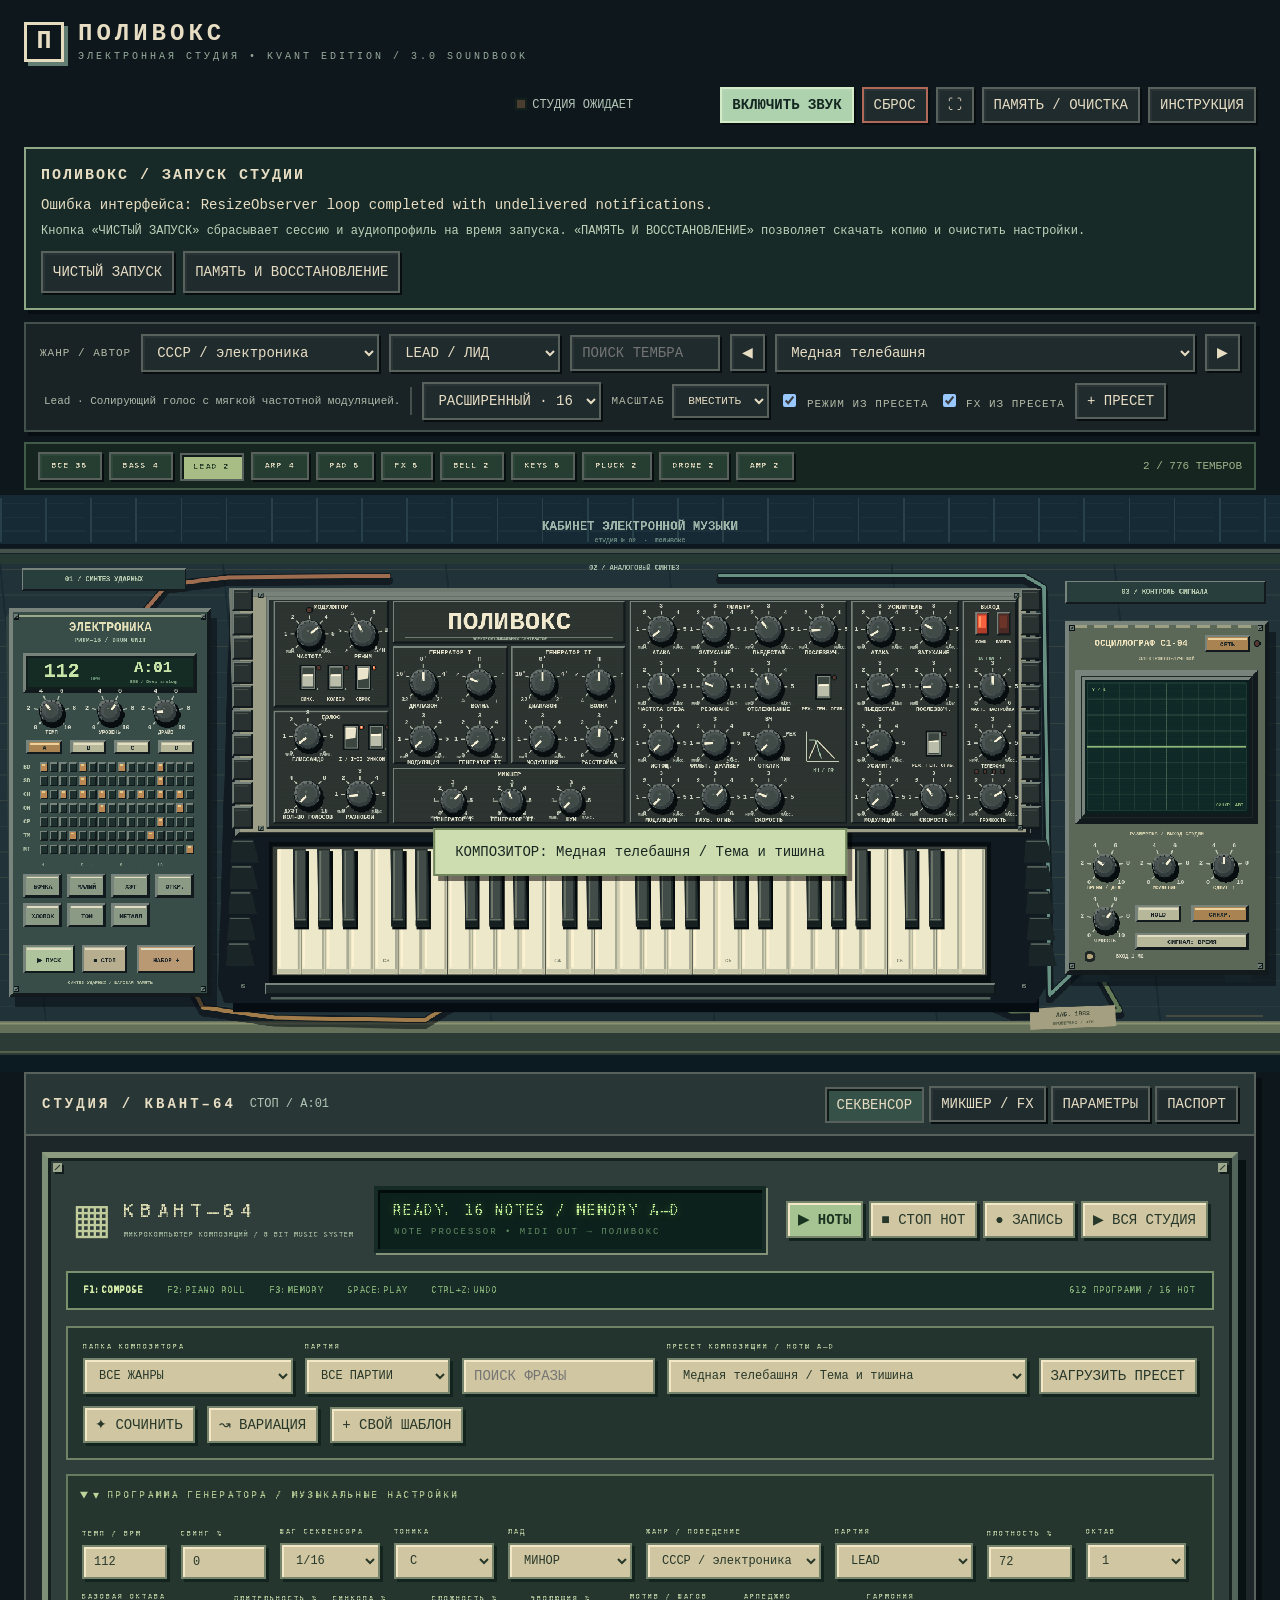
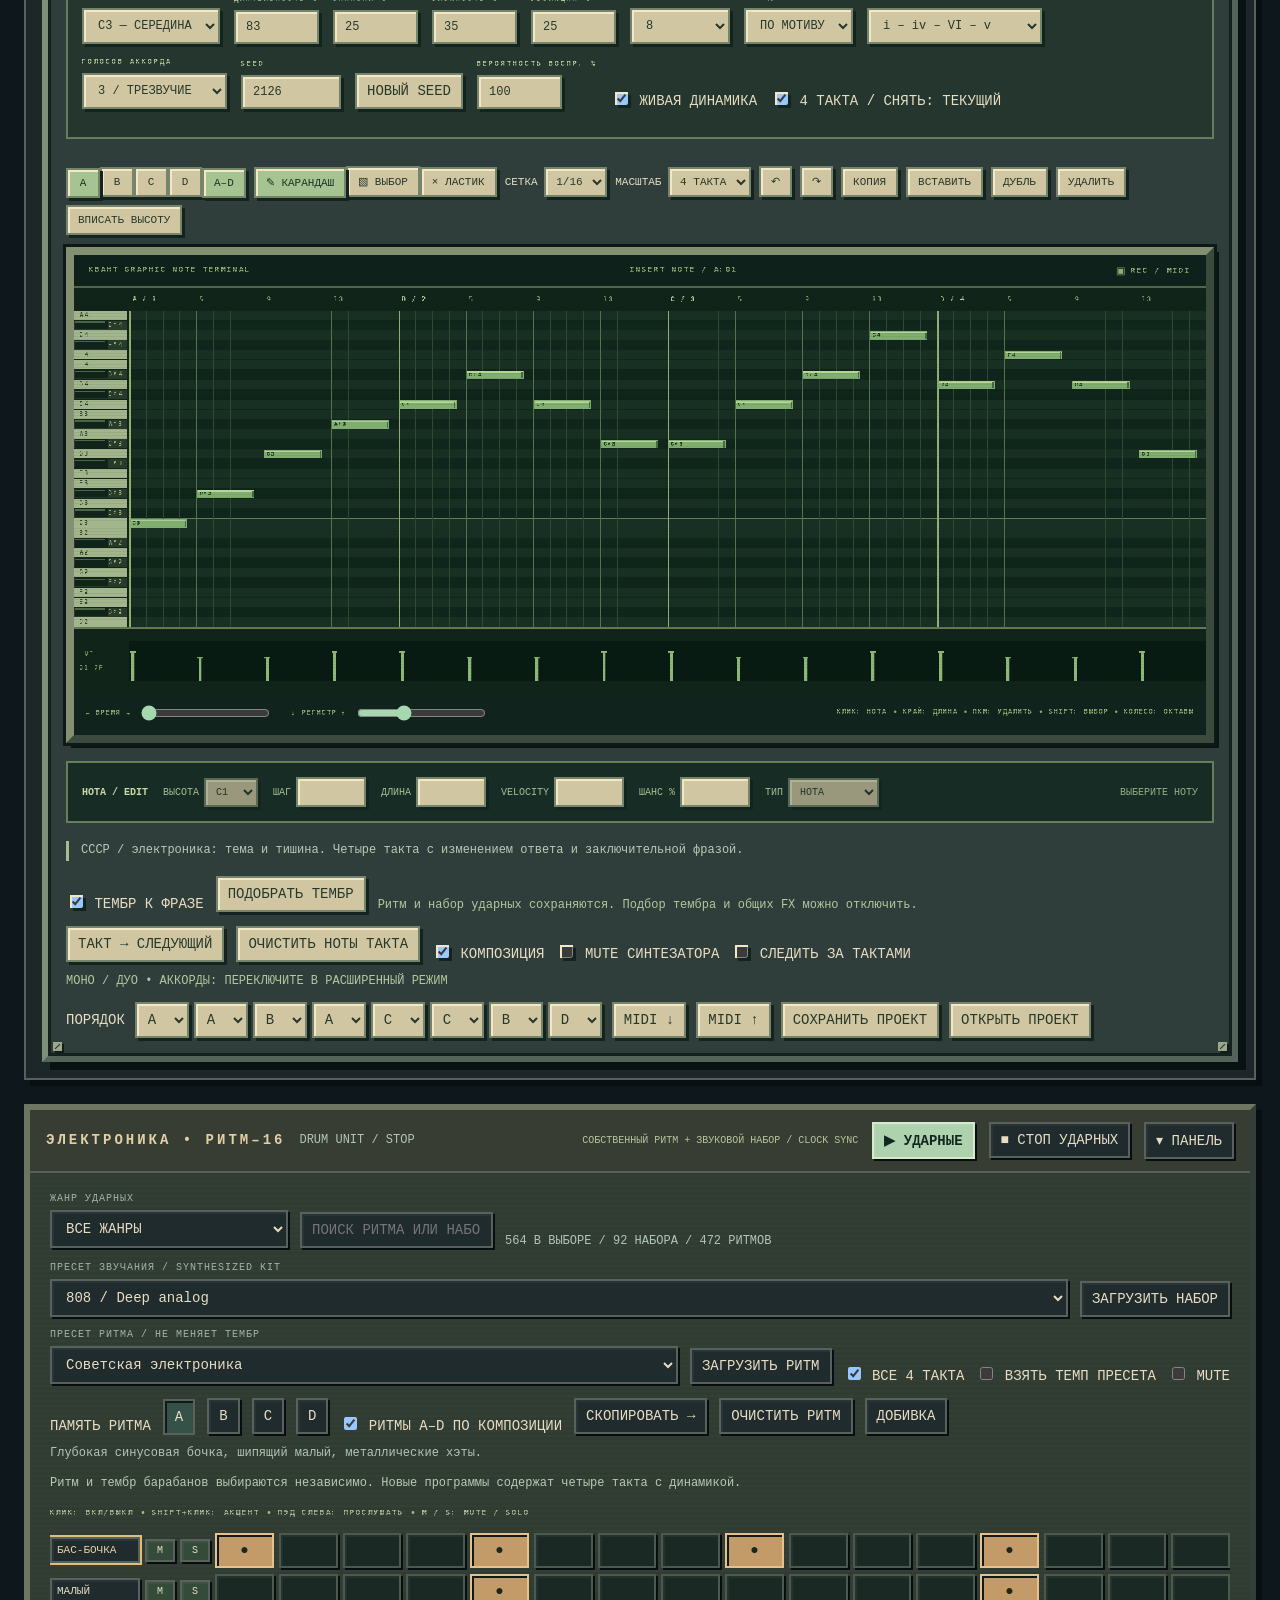
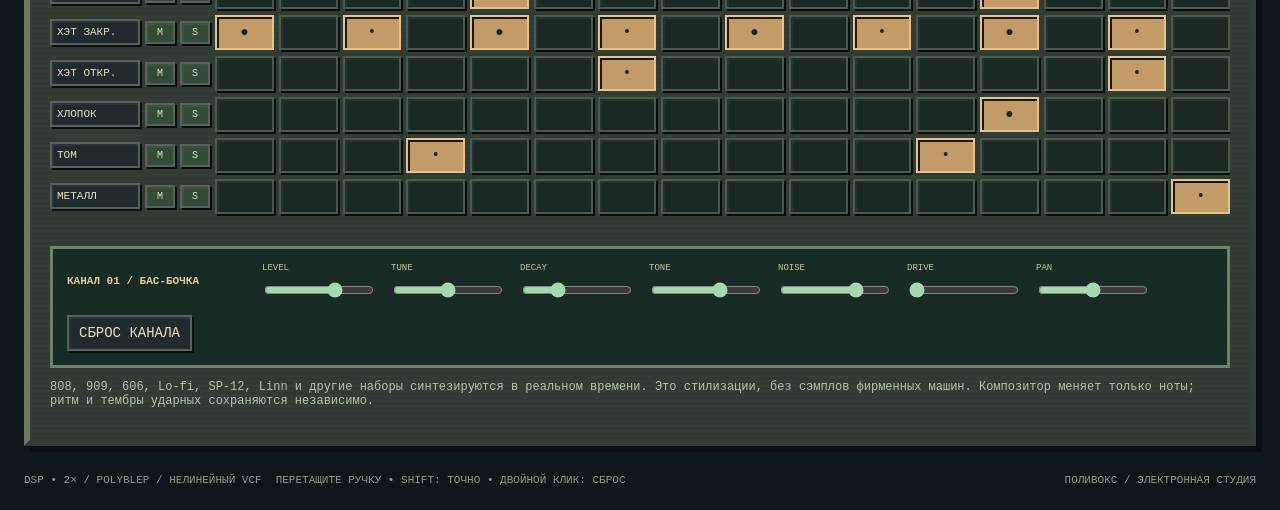
==== index.html @ 78c863d0 "Enhance SEO with Open Graph and Twitter meta tags Added Open Graph and Twitter metadata for better s" ====
<!doctype html>
<html lang="ru"><head><meta charset="utf-8"><meta name="viewport" content="width=device-width,initial-scale=1"><title>ПОЛИВОКС • Электронная студия</title>
<meta name="description" content="Виртуальный аналоговый синтезатор Поливокс с драм-машиной, секвенсором, осциллографом и большой коллекцией пресетов.">

<!-- Превью ссылки в Discord, Telegram и социальных сетях -->
<meta property="og:type" content="website">
<meta property="og:site_name" content="Polivoks Studio">
<meta property="og:locale" content="ru_RU">
<meta property="og:title" content="Polivoks Studio — Analog Synthesizer">
<meta property="og:description" content="Легендарный аналоговый синтезатор Поливокс прямо в браузере. Синтезатор, драм-машина, секвенсор и пресеты.">
<meta property="og:url" content="https://YOUR-USERNAME.github.io/polivoks-studio/">
<meta property="og:image" content="https://YOUR-USERNAME.github.io/polivoks-studio/preview.png">
<meta property="og:image:width" content="1200">
<meta property="og:image:height" content="630">
<meta property="og:image:alt" content="Polivoks Studio — электронная студия и аналоговый синтезатор">

<!-- Крупная карточка для X / Twitter -->
<meta name="twitter:card" content="summary_large_image">
<meta name="twitter:title" content="Polivoks Studio — Analog Synthesizer">
<meta name="twitter:description" content="Play the legendary Polivoks synthesizer online: drum machine, sequencer and presets.">
<meta name="twitter:image" content="https://YOUR-USERNAME.github.io/polivoks-studio/preview.png">

<link rel="stylesheet" href="assets/studio.css?v=3.0.0"><link rel="icon" href="data:,"></head><body class="booting">
<header><div class="brand"><span class="emblem">П</span><div><strong>ПОЛИВОКС</strong><small>ЭЛЕКТРОННАЯ СТУДИЯ • KVANT EDITION / 3.0 SOUNDBOOK</small></div></div><div class="toptools"><span id="status"><i class="led" id="audioLed"></i>СТУДИЯ ОЖИДАЕТ</span><button class="accent" id="power">ВКЛЮЧИТЬ ЗВУК</button><button id="panic" class="red" title="Остановить всё: Escape">СБРОС</button><button id="full" title="Полный экран">⛶</button><button id="storageBtn">ПАМЯТЬ / ОЧИСТКА</button><button id="helpBtn">ИНСТРУКЦИЯ</button></div></header><section id="bootPanel" role="status" style="margin:12px 24px;padding:15px;border:2px solid #8ea885;background:#182a27;color:#e7ddc3;font-family:monospace;line-height:1.6"><h2>ПОЛИВОКС / ЗАПУСК СТУДИИ</h2><p id="bootMessage">Загрузка Soundbook 3.0. Открывайте сайт по HTTPS и нажмите «ВКЛЮЧИТЬ ЗВУК». Для локальной проверки используйте localhost.</p><div id="bootDetail"></div><div id="bootActions"><button id="safeStart">ЧИСТЫЙ ЗАПУСК</button><button id="memoryOpen">ПАМЯТЬ И ВОССТАНОВЛЕНИЕ</button></div><noscript><p>Для студии необходимо включить JavaScript.</p></noscript></section>
<div class="presetbar"><label>ЖАНР / АВТОР</label><select id="category"></select><select id="presetType" aria-label="Тип тембра"></select><input id="presetSearch" type="text" placeholder="ПОИСК ТЕМБРА" aria-label="Поиск пресетов"><button id="prev">◀</button><select id="preset" aria-label="Пресет синтезатора"></select><button id="next">▶</button><span id="patchdesc"></span><div class="sep"></div><select id="engineMode" title="Оригинальный Поливокс или расширения панели"><option value="original">ОРИГИНАЛ · 1/2</option><option value="extended">РАСШИРЕННЫЙ · 16</option></select><label>МАСШТАБ <select id="zoom"><option value="fit">ВМЕСТИТЬ</option><option value="0.7">70%</option><option value="0.85">85%</option><option value="1">100%</option><option value="1.25">125%</option></select></label><label class="preset-follow"><input id="followPresetMode" type="checkbox" checked> РЕЖИМ ИЗ ПРЕСЕТА</label><label class="preset-follow"><input id="followPresetFX" type="checkbox" checked> FX ИЗ ПРЕСЕТА</label><button id="savePatch">+ ПРЕСЕТ</button></div>
<div class="type-submenu"><div id="typeMenu" style="display:contents"></div><span id="presetCount" class="count"></span></div>
<div class="stage-shell" id="stageShell"><div class="stage-wrap" id="stageWrap"><canvas id="stage" width="2240" height="1010" tabindex="0" aria-label="Поливокс, секвенсор и осциллограф. Управление мышью, касанием и клавишами. Доступные ползунки — во вкладке Параметры."></canvas></div></div><div id="valueTip"></div>
<section class="workspace" id="mainWorkspace"><div class="racktitle"><strong>СТУДИЯ / КВАНТ–64</strong><span class="readout" id="position">СТОП / A:01</span><div class="tabs"><button data-tab="sequencer" class="on">СЕКВЕНСОР</button><button data-tab="mixer">МИКШЕР / FX</button><button data-tab="params">ПАРАМЕТРЫ</button><button data-tab="manual">ПАСПОРТ</button></div></div>
<div class="rackbody" id="sequencer">
 <div class="computer-bezel"><span class="rack-screw tl"></span><span class="rack-screw tr"></span><span class="rack-screw bl"></span><span class="rack-screw br"></span>
 <div class="computer-head"><div class="computer-mark"><span>▦</span><div><b>КВАНТ–64</b><small>МИКРОКОМПЬЮТЕР КОМПОЗИЦИЙ / 8 BIT MUSIC SYSTEM</small></div></div><div class="vfd"><span id="compDisplay">READY. MEMORY A–D</span><small>NOTE PROCESSOR • MIDI OUT → ПОЛИВОКС</small></div><div class="transport"><button id="play" class="accent">▶ НОТЫ</button><button id="stop">■ СТОП НОТ</button><button id="liveRec">● ЗАПИСЬ</button><button id="playAll">▶ ВСЯ СТУДИЯ</button></div></div>
 <div class="computer-menu"><b>F1:COMPOSE</b><span>F2:PIANO ROLL</span><span>F3:MEMORY</span><span>SPACE:PLAY</span><span>CTRL+Z:UNDO</span><span id="compCount"></span></div>
 <div class="controls preset-controls"><label class="field"><span>ПАПКА КОМПОЗИТОРА</span><select id="compGenre"></select></label><label class="field"><span>ПАРТИЯ</span><select id="compRoleFilter"></select></label><input id="compSearch" class="book-search" type="text" placeholder="ПОИСК ФРАЗЫ"><label class="field grow"><span>ПРЕСЕТ КОМПОЗИЦИИ / НОТЫ A–D</span><select id="compPreset"></select></label><button id="loadComp">ЗАГРУЗИТЬ ПРЕСЕТ</button><button id="generate">✦ СОЧИНИТЬ</button><button id="mutate">↝ ВАРИАЦИЯ</button><button id="saveCompPreset">+ СВОЙ ШАБЛОН</button></div>
 <details class="program-settings" open><summary>▾ ПРОГРАММА ГЕНЕРАТОРА / МУЗЫКАЛЬНЫЕ НАСТРОЙКИ</summary><div class="controls settings-grid">
 <label class="field"><span>ТЕМП / BPM</span><input id="bpm" type="number" min="35" max="250" value="112"></label><label class="field"><span>СВИНГ %</span><input id="swing" type="number" min="0" max="65" value="8"></label><label class="field"><span>ШАГ СЕКВЕНСОРА</span><select id="division"><option value="4">1/16</option><option value="2">1/8</option><option value="8">1/32</option><option value="3">1/8T</option></select></label>
 <label class="field"><span>ТОНИКА</span><select id="root"></select></label><label class="field"><span>ЛАД</span><select id="scale"><option value="minor">МИНОР</option><option value="major">МАЖОР</option><option value="phrygian">ФРИГИЙСКИЙ</option><option value="dorian">ДОРИЙСКИЙ</option><option value="harmonic">ГАРМ. МИНОР</option><option value="pentatonic">ПЕНТАТОНИКА</option><option value="chromatic">ХРОМАТИКА</option><option value="lydian">ЛИДИЙСКИЙ</option><option value="blues">БЛЮЗ</option><option value="whole">ЦЕЛОТОННЫЙ</option></select></label>
 <label class="field"><span>ЖАНР / ПОВЕДЕНИЕ</span><select id="genStyle"></select></label><label class="field"><span>ПАРТИЯ</span><select id="compRole"><option value="bass">BASS</option><option value="lead" selected>LEAD</option><option value="arp">ARP</option><option value="pad">PAD / АККОРДЫ</option><option value="bell">BELL / PLUCK</option><option value="drone">DRONE</option></select></label>
 <label class="field"><span>ПЛОТНОСТЬ %</span><input id="density" type="number" min="5" max="100" value="75"></label><label class="field"><span>ОКТАВ</span><select id="octaves"><option>1</option><option selected>2</option><option>3</option></select></label><label class="field"><span>БАЗОВАЯ ОКТАВА</span><select id="baseOct"><option value="2">C2 — НИЗ</option><option value="3" selected>C3 — СЕРЕДИНА</option><option value="4">C4 — ВЕРХ</option></select></label>
 <label class="field"><span>ДЛИТЕЛЬНОСТЬ %</span><input id="compGate" type="number" min="10" max="190" value="72"></label><label class="field"><span>СИНКОПА %</span><input id="syncopation" type="number" min="0" max="100" value="25"></label><label class="field"><span>СЛОЖНОСТЬ %</span><input id="complexity" type="number" min="0" max="100" value="45"></label><label class="field"><span>ЭВОЛЮЦИЯ %</span><input id="evolution" type="number" min="0" max="100" value="25"></label>
 <label class="field"><span>МОТИВ / ШАГОВ</span><select id="motifLen"><option>4</option><option selected>8</option><option>16</option></select></label><label class="field"><span>АРПЕДЖИО</span><select id="arpMode"><option value="up">ВВЕРХ</option><option value="down">ВНИЗ</option><option value="pendulum">МАЯТНИК</option><option value="random">СЛУЧАЙНО</option><option value="ordered">ПО МОТИВУ</option></select></label>
 <label class="field"><span>ГАРМОНИЯ</span><select id="progression"><option value="0,5,3,4">i – VI – iv – v</option><option value="0,3,5,4">i – iv – VI – v</option><option value="0,6,5,6">i – VII – VI – VII</option><option value="0,0,3,4">i – i – iv – v</option><option value="0,1,0,3">i – II – i – iv</option><option value="0,4,5,3">I – V – vi – IV</option><option value="0,0,0,0">ПЕДАЛЬ / ОДИН АККОРД</option></select></label>
 <label class="field"><span>ГОЛОСОВ АККОРДА</span><select id="voicing"><option value="1">1 / МОНО</option><option value="2">2 / ДУЭТ</option><option value="3" selected>3 / ТРЕЗВУЧИЕ</option><option value="4">4 / СЕПТАККОРД</option></select></label><label class="field"><span>SEED</span><input id="compSeed" type="number" min="1" max="999999" value="1982" style="width:100px"></label><button id="newSeed">НОВЫЙ SEED</button>
 <label class="field"><span>ВЕРОЯТНОСТЬ ВОСПР. %</span><input id="probability" type="number" min="0" max="100" value="100"></label><label><input id="human" type="checkbox" checked> ЖИВАЯ ДИНАМИКА</label><label><input id="generateAll" type="checkbox" checked> 4 ТАКТА / СНЯТЬ: ТЕКУЩИЙ</label>
 </div></details>
 <div class="roll-toolbar"><div><button class="bank on" data-bank="0">A</button><button class="bank" data-bank="1">B</button><button class="bank" data-bank="2">C</button><button class="bank" data-bank="3">D</button><button id="rollAll" class="on">A–D</button></div><div><button id="toolDraw" class="on" title="Рисовать ноты">✎ КАРАНДАШ</button><button id="toolSelect" title="Выделять ноты">▧ ВЫБОР</button><button id="toolErase">× ЛАСТИК</button></div><label>СЕТКА <select id="rollSnap"><option value="1">1/16</option><option value=".5">1/32</option><option value=".25">1/64</option><option value="2">1/8</option><option value="4">1/4</option></select></label><label>МАСШТАБ <select id="rollSpan"><option value="64">4 ТАКТА</option><option value="32">2 ТАКТА</option><option value="16">1 ТАКТ</option><option value="8">½ ТАКТА</option></select></label><button id="undoRoll">↶</button><button id="redoRoll">↷</button><button id="copyNotes">КОПИЯ</button><button id="pasteNotes">ВСТАВИТЬ</button><button id="duplicateNotes">ДУБЛЬ</button><button id="deleteNotes">УДАЛИТЬ</button><button id="fitNotes">ВПИСАТЬ ВЫСОТУ</button></div>
 <div class="crt-frame"><div class="crt-caption"><span>КВАНТ GRAPHIC NOTE TERMINAL</span><span id="rollReadout">INSERT NOTE / A:01</span><span>▣ REC / MIDI</span></div><div class="roll-screen" id="rollScreen"><canvas id="pianoRoll" width="1600" height="570" tabindex="0" aria-label="Редактор нот piano roll: клик — добавить, перетащить — двигать, правый край — длина, правая кнопка — удалить"></canvas><div id="rollHead"></div></div><div class="crt-nav"><label>← ВРЕМЯ → <input type="range" id="rollScroll" min="0" max="0" step="1" value="0"></label><label>↓ РЕГИСТР ↑ <input type="range" id="pitchScroll" min="55" max="96" step="1" value="72"></label><span>КЛИК: НОТА • КРАЙ: ДЛИНА • ПКМ: УДАЛИТЬ • SHIFT: ВЫБОР • КОЛЕСО: ОКТАВЫ</span></div></div>
 <div class="note-inspector"><b>НОТА / EDIT</b><label>ВЫСОТА <select id="editPitch"></select></label><label>ШАГ <input id="editStart" type="number" min="0" max="63.75" step=".25"></label><label>ДЛИНА <input id="editDuration" type="number" min=".125" max="64" step=".25"></label><label>VELOCITY <input id="editVelocity" type="number" min="1" max="100"></label><label>ШАНС % <input id="editChance" type="number" min="0" max="100"></label><label>ТИП <select id="editMode"><option value="0">НОТА</option><option value="1">АКЦЕНТ</option><option value="2">СЛАЙД</option><option value="3">2 ПОВТОРА</option><option value="4">3 ПОВТОРА</option></select></label><span id="selectionInfo">ВЫБЕРИТЕ НОТУ</span></div>
 <p id="composerHint" class="book-hint"></p><div class="controls"><label><input id="linkComposerSound" type="checkbox" checked> ТЕМБР К ФРАЗЕ</label><button id="soundForPhrase">ПОДОБРАТЬ ТЕМБР</button><span class="readout">Ритм и набор ударных сохраняются. Подбор тембра и общих FX можно отключить.</span></div><div class="controls"><button id="copyBank">ТАКТ → СЛЕДУЮЩИЙ</button><button id="clearBank">ОЧИСТИТЬ НОТЫ ТАКТА</button><label><input id="songMode" type="checkbox" checked> КОМПОЗИЦИЯ</label><label><input id="synthMute" type="checkbox"> MUTE СИНТЕЗАТОРА</label><label><input id="follow" type="checkbox"> СЛЕДИТЬ ЗА ТАКТАМИ</label><span id="polyHint" class="readout">МОНО / ДУО • АККОРДЫ: ПЕРЕКЛЮЧИТЕ В РАСШИРЕННЫЙ РЕЖИМ</span></div>
 <div class="editorfooter"><span>ПОРЯДОК</span><div class="arrange" id="arrange"></div><button id="midiOut">MIDI ↓</button><button id="midiIn">MIDI ↑</button><button id="projectSave">СОХРАНИТЬ ПРОЕКТ</button><button id="projectLoad">ОТКРЫТЬ ПРОЕКТ</button></div>
 </div>
</div>

<div class="rackbody hidden" id="mixer"><div class="controls"><label class="field"><span>УДАРНЫЕ / LEVEL</span><input type="range" id="drumVolume" min="0" max="1" step=".01" value=".65"></label><label class="field"><span>ПЕРЕГРУЗ УДАРНЫХ</span><input type="range" id="drumDrive" min="0" max="1" step=".01" value=".15"></label><label class="field"><span>DELAY / MIX</span><input type="range" id="delay" min="0" max=".7" step=".01" value=".12"></label><label class="field"><span>DELAY / FEEDBACK</span><input type="range" id="feedback" min="0" max=".85" step=".01" value=".28"></label><label class="field"><span>DELAY / ДОЛЯ</span><select id="delayTime"><option value=".75">3/16</option><option value=".5">1/8</option><option value="1">1/4</option><option value="1.5">3/8</option></select></label><label class="field"><span>РЕВЕРБЕРАЦИЯ</span><input type="range" id="reverb" min="0" max=".65" step=".01" value=".12"></label><label class="field"><span>ОБЩИЙ УРОВЕНЬ</span><input type="range" id="master" min="0" max="1" step=".01" value=".6"></label><button id="rec" class="red">● ЗАПИСАТЬ WAV</button><span class="readout" id="recTime">00:00</span></div><div class="controls"><button id="midiConnect">ПОДКЛЮЧИТЬ MIDI</button><span id="midiStatus" class="readout">USB MIDI / CC 1, 7, 74, 71 · pitch bend ±2</span><button id="external">ВНЕШНИЙ АУДИОВХОД</button><label class="field"><span>ВНЕШНИЙ ВХОД В ФИЛЬТР</span><input type="range" id="externalLevel" min="0" max="1" step=".01" value="0"></label><label><input type="checkbox" id="phones"> МОНИТОР: ТЕЛЕФОНЫ</label></div><div class="audio-options"><label class="field"><span>АУДИО / БУФЕР</span><select id="audioProfile"><option value="auto">АВТО / ТЕСТ DSP</option><option value="direct">LIVE / БЕЗ PCM-ОЧЕРЕДИ</option><option value="live">PCM 43 мс / ИГРА</option><option value="buffered">PCM 128 мс / БЫСТРЕЕ</option><option value="safe">PCM 341 мс / СТАБИЛЬНЕЕ</option></select></label><span class="status-meter"><i id="peakMeter"></i></span><span id="audioDiagnostic" class="readout">48 кГц · сглаживание · DC-фильтр · оптимизированный DSP</span></div><div class="audio-options"><button id="nativeTone">▶ ЧИСТЫЙ ТОН / ТЕСТ</button><button id="resetAudioMeters">СБРОС СЧЁТЧИКОВ</button><label><input id="audioGraphics" type="checkbox" checked> ПОЛНАЯ ГРАФИКА / СНЯТЬ: МИНИМУМ</label><button id="audioReport">СКАЧАТЬ ДИАГНОСТИКУ</button></div><p id="diagnosticReadout" class="readout">PCM-буфер ещё не запущен.</p><p class="readout">В буферном режиме тяжёлый синтез идёт в отдельном Worker; аудиопоток только выдаёт готовый PCM. «Провалы» — реальные случаи отсутствия готовых отсчётов в этой очереди, не счётчик USB или драйвера. PCM-профили добавляют 43, 128 или 341 мс. LIVE не добавляет отдельную PCM-очередь, но задержка браузера и устройства остаётся. АВТО выбирает профиль по стартовому тесту, а не гарантирует отсутствие провалов. «Чистый тон» создаётся встроенным OscillatorNode и обходит DSP. Если он тоже трещит, проверять нужно браузерный аудиовывод / систему. Если чистый тон чистый, а музыка нет — проверяйте счётчик провалов и нагрузку DSP. Снятие «Полная графика» снижает частоту отрисовки до 2 кадров/с. Диагностика не устанавливает причину на конкретном оборудовании автоматически.</p><p class="readout">Эффекты и ритм-секция — внешние приборы. Для сухого звука поставьте DELAY и РЕВЕРБЕРАЦИЮ в ноль. Вход подаётся перед фильтром; для обработки включите «ПАМЯТЬ / GATE» в усилителе. При запросе входа браузер может потребовать HTTPS или localhost.</p></div>
<div class="rackbody hidden" id="params"><p class="readout">Все параметры панели доступны здесь с клавиатуры. На приборе: тянуть ручку вверх/вниз, колесо мыши, Shift — точно, двойной клик — начальное значение. Щелчки селекторов точно совмещены с нанесённой шкалой.</p><div class="extra-rack"><h3>СИНТЕЗ+ / ХАРАКТЕР ТЕМБРА</h3><p id="extraState" class="readout"></p><div id="extraParams"></div><p class="readout">Дополнительные параметры расширенного тракта: частотное отношение генератора II, фазовая и кольцевая модуляция, PWM, хорус и кассетная окраска. Они сохраняются в тембре. Обработка зерном и хорусом затрагивает только синтезатор.</p></div><div id="paramAccess"></div></div>
<div class="rackbody hidden" id="manual"><div class="help"><h3>ПОЛИВОКС / SOUNDBOOK 3.0</h3>
<p>34 жанра; 680 новых тембров и 96 тембров классической коллекции. В каждом новом банке — Bass, Lead, ARP, Pad, FX, Bell, Keys, Pluck, Drone, AMP. Новые тембры спроектированы через разные формы волн, огибающие, спектр, модуляции и характер обработки. Именные банки — авторские стилизации; это не официальные патчи исполнителей и не звуки, извлечённые из альбомов.</p>
<h3>ВЫБОР ТЕМБРА</h3><p>Выберите жанр и тип либо используйте поиск. «РЕЖИМ ИЗ ПРЕСЕТА» включает необходимую архитектуру; новые тембры используют расширенный тракт. Без этой галочки выбранный режим сохраняется, и часть расширений может быть выключена. «FX ИЗ ПРЕСЕТА» загружает общие эхо и реверберацию студии — эти общие эффекты слышны и на ударных. Хорус, кассетное плавание и зерно из «СИНТЕЗ+» действуют только на синтезатор.</p>
<h3>СИНТЕЗ+ / ДОПОЛНИТЕЛЬНЫЙ ТРАКТ</h3><p>Во вкладке «ПАРАМЕТРЫ» находятся отношение частот генератора II, фазовая и кольцевая модуляция, PWM, стереохорус, кассетное плавание и цифровая зернистость. Значения сохраняются в тембре и проекте. Отношения: 1×, ¼×, ½×, 1½×, 2×, 3×, 4×, 5×, 7×, 11×, 16×. Фазовая модуляция зависит от фильтровой огибающей: звонкая атака постепенно уступает основному тону. PWM меняет ширину импульса генератора I; для треугольника и пилы он не действует. В исходном режиме эти расширения отключены.</p>
<h3>КОМПОЗИТОР / PIANO ROLL</h3><p>612 программ: по 18 на каждый жанр. Шесть партий — Bass, Lead, ARP, Pad, Bell, Drone — по три формы. В программе уже записаны четыре такта с паузами, акцентами, ответами или голосоведением. Для lo-fi, house и jazz предусмотрены септимовые/ноновые краски и свои ритмы аккордов; для индустриальных риффов — педали и жёсткая артикуляция; для медленных атмосфер — длинные ноты и редкие события.</p><p>Загрузка фразы меняет ноты A–D, сохраняя барабаны. Галочка «ТЕМБР К ФРАЗЕ» подбирает соответствующий патч; отключите её, чтобы оставить свой звук. «СОЧИНИТЬ» создаёт новую фразу по выбранному жанру и настройкам: лад, тоника, мотив, плотность, синкопа, длительность, регистр, гармония, сложность, эволюция и seed. «ВАРИАЦИЯ» меняет выбранную музыку. Все ноты после этого остаются редактируемыми.</p><p>Клик по piano roll — добавить ноту; перетаскивание — изменить время/высоту; правый край — длину; правая кнопка — удалить; Shift — множественный выбор; колесо — регистр. Есть копирование, вставка, дублирование, undo/redo и точный инспектор. Режимы ноты: обычная, акцент, слайд, два/три повтора. «НОТЫ» записывает игру на клавиатуре в редактор. A–D — четыре такта; «КОМПОЗИЦИЯ» проигрывает заданную цепочку, без неё повторяется выбранный такт.</p>
<h3>ДРАМ-МАШИНА / НЕЗАВИСИМАЯ БИБЛИОТЕКА</h3><p>92 звуковых набора: 68 новых и 24 классических. 472 ритма: 408 новых четырёхтактных программ и 64 классических. Для каждого нового жанра — два контрастных набора и 12 форм ритма. Наборы отличаются синтезом мембраны, деревянного корпуса, металлических мод, шумовой атаки, фильтрацией, разрядностью и частотой. 808/909/Linn — синтезированные стилизации, без сэмплов оригинальных машин.</p><p>Выбор набора меняет тембры, сохраняя ноты и ритм. Выбор ритма меняет только рисунок ударных. «ВСЕ 4 ТАКТА» загружает A–D, иначе меняется выбранный такт. Новые программы содержат громкие и тихие удары, контрходы, паузы и переходы. Темп и swing загружаются только при галочке «ВЗЯТЬ ТЕМП ПРЕСЕТА». Темп студии общий; транспорты синтезатора и драм-машины включаются отдельно.</p><p>Клик в матрице — включить/выключить; Shift — акцент. Для каждого из семи каналов доступны уровень, строй, затухание, тон, шум, перегруз, панорама, Mute и Solo. Название канала и пэды на корпусе позволяют прослушать удар.</p>
<h3>АУДИО / ПРОФИЛИ</h3><p>Собственный DSP работает в AudioWorklet или Worker: генераторы polyBLEP, нелинейный фильтр на двойной частоте, сглаживание параметров и DC-фильтр. Гладкие функции вычисляются по интерполированным таблицам. Перед звуком выполняется прогрев. Сторонняя библиотека не подключена: смена библиотеки сама по себе не гарантирует ускорения или точности аналоговой модели.</p><p>LIVE считает звук без отдельной PCM-очереди. Профили PCM 43 / 128 / 341 мс создают соответствующий запас готовых отсчётов и добавляют такую же задержку. АВТО запускает короткий тест 16 голосов и выбирает профиль по его результату. Это синтетический ориентир, а не гарантия устойчивости на любом ПК. Задержка браузера, системы и устройства вывода остаётся во всех режимах.</p><p>Во вкладке микшера видны нагрузка Worker, готовая очередь и её провалы. В LIVE пропуски устройства не измеряются. «ЧИСТЫЙ ТОН» обходит DSP синтезатора и барабанов. Если тон чистый, а музыка заикается, смотрите нагрузку и очередь; если заикается и тон, проверяйте системный аудиовывод. JSON-диагностика содержит профиль, стартовый тест и показатели движка. Студия не устанавливает диагноз FiiO, Steinberg или их драйверам.</p>
<h3>ИНСТРУМЕНТ И УПРАВЛЕНИЕ</h3><p>Инструмент, ручки, клавиши, тумблеры, корпус и шкалы нарисованы кодом. Метки ручек и области управления рассчитываются из тех же координат. Ручка — тянуть вверх/вниз, колесо; Shift — точно; двойной клик — заводское значение. Панель и клавиши реагируют на мышь и касание. Все параметры панели продублированы доступными регуляторами.</p><p>«ОРИГИНАЛ»: два генератора, шум, общий микшер, двухполюсный НЧ/ПФ фильтр, отдельные ADSR фильтра и усилителя с циклическими AD, модулятор и глиссандо генератора I. «I / I+II» — моно/дуофония: нижняя нота у первого, верхняя у второго генератора; фильтр и усилитель общие. «ПАМЯТЬ» удерживает gate для дронов и внешнего входа.</p><p>«РАСШИРЕННЫЙ»: до 16 голосов, унисон, разброс, дополнительные отклики, tracking, velocity, синхронизация LFO, фазовый сброс, Starve, Drive и блок «СИНТЕЗ+». В исходном режиме дополнительные элементы отмечены «+». Модель приблизительно передаёт характер Поливокса; это не измеренная или сертифицированная копия схемы конкретного экземпляра.</p><p>Клавиши компьютера: A W S E D F T G Y H U J K — хроматический ряд; Z/X — октавы; Space — транспорт; Escape — остановить всё. F1 — сочинить, F2 — редактор нот, F3 — следующий такт. Русская раскладка работает по физическим кодам.</p>
<h3>ОСЦИЛЛОГРАФ С1-94</h3><p>Прибор справа показывает реальный выход. «ВРЕМЯ» — длина окна; «УСИЛЕНИЕ» — чувствительность; «СДВИГ» — вертикальная позиция; «ЯРКОСТЬ» — послесвечение; «СИНХР.» — стабилизация по фронту; «СИГНАЛ» — осциллограмма/FFT. Есть питание и удержание. «ПОЛНАЯ ГРАФИКА» в микшере уменьшает частоту рисования при отключении, не упрощая расчёт звука.</p>
<h3>ФАЙЛЫ, MIDI, WAV И ПАМЯТЬ</h3><p>JSON-проект сохраняет тембр, расширения, FX, все ноты, ритмы, порядок и параметры студии. Новая версия использует устойчивые ID библиотек и читает прежние проекты v1/v2. MIDI экспортируется как SMF type 1 с отдельной партией синтезатора и каналом 10 ударных. Импортируются первые четыре такта с аккордами и длинами; SysEx и автоматизация не импортируются. WAV — фактический стереовыход, PCM 16 бит, до пяти минут. В буферном режиме запись включает реальные провалы очереди; чистый тестовый тон в запись не включается.</p><p>Web MIDI и внешний аудиовход зависят от браузера и разрешений. Для внешнего сигнала поднимите его уровень и включите «ПАМЯТЬ». Запрос микрофона появляется только по вашей кнопке. Данные сохраняются в текущем браузере; для надёжного переноса используйте проекты JSON. «ПАМЯТЬ / ОЧИСТКА» позволяет скачать/восстановить копию и удалить старые настройки Поливокса, сохраняя личные тембры и шаблоны по умолчанию. Другие приложения не очищаются.</p>
<h3>ЗАПУСК НА GITHUB PAGES</h3><p>Файл index.html и папки assets, js, audio должны лежать в корне публикуемой папки. Загрузите содержимое архива в репозиторий, включите Pages для main / (root), откройте полученный HTTPS-адрес и нажмите «ВКЛЮЧИТЬ ЗВУК». Серверная часть и установка пакетов не нужны. Относительные пути поддерживают адрес с именем репозитория. Прямое открытие через file:// не поддерживает надёжную загрузку аудиомодулей.</p>
<h3>ТЕХНИЧЕСКИЕ ИСТОЧНИКИ</h3><p><a href="https://ime-assets.s3.amazonaws.com/uploads/manual/manual/10/polivoksVCFmk2quickstart.pdf" target="_blank" rel="noopener">Polivoks VCF / Vladimir Kuzmin &amp; IME</a> · <a href="https://developer.chrome.com/blog/audio-worklet-design-pattern" target="_blank" rel="noopener">AudioWorklet: архитектура и бюджет времени</a> · <a href="https://faustdoc.grame.fr/manual/deploying/" target="_blank" rel="noopener">Faust / WebAssembly</a> · <a href="https://docs.github.com/en/pages/getting-started-with-github-pages/creating-a-github-pages-site" target="_blank" rel="noopener">GitHub Pages</a></p></div></div></section>
<section class="workspace drum-workspace" id="drumWorkspace"><div class="racktitle"><strong>ЭЛЕКТРОНИКА • РИТМ–16</strong><span class="readout" id="drumPosition">DRUM UNIT / STOP</span><span class="drum-independent">СОБСТВЕННЫЙ РИТМ + ЗВУКОВОЙ НАБОР / CLOCK SYNC</span><button id="drumPlay" class="accent">▶ УДАРНЫЕ</button><button id="drumStop">■ СТОП УДАРНЫХ</button><button id="drumCollapse">▾ ПАНЕЛЬ</button></div><div class="drumbody" id="drumPanel">
<div class="controls"><label class="field"><span>ЖАНР УДАРНЫХ</span><select id="drumGenre"></select></label><input class="book-search" id="drumSearch" type="text" placeholder="ПОИСК РИТМА ИЛИ НАБОРА"><span id="drumBookCount" class="readout"></span></div><div class="controls"><label class="field grow"><span>ПРЕСЕТ ЗВУЧАНИЯ / SYNTHESIZED KIT</span><select id="drumKit"></select></label><button id="applyKit">ЗАГРУЗИТЬ НАБОР</button><label class="field grow"><span>ПРЕСЕТ РИТМА / НЕ МЕНЯЕТ ТЕМБР</span><select id="drumPreset"></select></label><button id="applyDrums">ЗАГРУЗИТЬ РИТМ</button><label><input id="drumLoad4" type="checkbox" checked> ВСЕ 4 ТАКТА</label><label><input id="drumTempo" type="checkbox"> ВЗЯТЬ ТЕМП ПРЕСЕТА</label><label><input id="drumMute" type="checkbox"> MUTE</label></div>
<div class="controls"><span>ПАМЯТЬ РИТМА</span><button class="drumbank on" data-dbank="0">A</button><button class="drumbank" data-dbank="1">B</button><button class="drumbank" data-dbank="2">C</button><button class="drumbank" data-dbank="3">D</button><label><input id="drumFollow" type="checkbox" checked> РИТМЫ A–D ПО КОМПОЗИЦИИ</label><button id="copyDrumBank">СКОПИРОВАТЬ →</button><button id="clearDrumBank">ОЧИСТИТЬ РИТМ</button><button id="drumFill">ДОБИВКА</button><span id="kitDesc" class="readout"></span></div>
<p id="rhythmHint" class="book-hint">Ритм и тембр барабанов выбираются независимо. Новые программы содержат четыре такта с динамикой.</p><div class="drum-legend">КЛИК: ВКЛ/ВЫКЛ • SHIFT+КЛИК: АКЦЕНТ • ПЭД СЛЕВА: ПРОСЛУШАТЬ • M / S: MUTE / SOLO</div><div class="gridscroll" id="drumGrid"></div>
<div class="drum-channel" id="drumChannel"><b id="drumSelected">КАНАЛ 01 / БАС-БОЧКА</b><label>LEVEL <input id="trackLevel" type="range" min="0" max="1.5" step=".01" value=".85"></label><label>TUNE <input id="trackPitch" type="range" min="-24" max="24" step="1" value="0"></label><label>DECAY <input id="trackDecay" type="range" min=".15" max="3" step=".01" value="1"></label><label>TONE <input id="trackTone" type="range" min="0" max="1" step=".01" value=".5"></label><label>NOISE <input id="trackNoise" type="range" min="0" max="1" step=".01" value=".6"></label><label>DRIVE <input id="trackDrive" type="range" min="0" max="1" step=".01" value="0"></label><label>PAN <input id="trackPan" type="range" min="-1" max="1" step=".01" value="0"></label><button id="trackReset">СБРОС КАНАЛА</button></div><p class="readout">808, 909, 606, Lo-fi, SP-12, Linn и другие наборы синтезируются в реальном времени. Это стилизации, без сэмплов фирменных машин. Композитор меняет только ноты; ритм и тембры ударных сохраняются независимо.</p>
</div></section>

<div class="footer"><span id="engineInfo">DSP • 2× / POLYBLEP / НЕЛИНЕЙНЫЙ VCF</span><span>ПЕРЕТАЩИТЕ РУЧКУ • SHIFT: ТОЧНО • ДВОЙНОЙ КЛИК: СБРОС</span><span>ПОЛИВОКС / ЭЛЕКТРОННАЯ СТУДИЯ</span></div><div id="toast" role="status"></div><input type="file" id="fileInput" accept=".json,.mid,.midi" hidden><dialog id="nameDialog"><h3>СОХРАНИТЬ ТЕМБР</h3><input id="patchName" type="text" maxlength="55" placeholder="Название пресета" style="width:100%"><p><button id="confirmPatch">СОХРАНИТЬ</button> <button id="cancelPatch">ОТМЕНА</button></p></dialog>
<dialog id="storageDialog"><h2>ПАМЯТЬ СТУДИИ / ВОССТАНОВЛЕНИЕ</h2><p>Используется память Поливокса этого адреса браузера. Личные тембры и проекты сохраняются. Прежние JSON-проекты можно открыть обычной кнопкой «ОТКРЫТЬ ПРОЕКТ»; их тембр и ноты помечаются как импортированные, если старой фабричной записи больше нет.</p><p>Очистка удалит текущую сессию, аудионастройки и устаревшие ключи Поливокса в этом адресе браузера. Ваши тембры и шаблоны композитора сохранятся. Данные других приложений не затрагиваются.</p><p>Старое хранилище file:// изолировано от нового локального адреса. Его данные здесь не используются и не создают нагрузку.</p><label><input id="erasePersonal" type="checkbox"> Удалить также мои тембры и шаблоны композитора</label><div class="storage-actions"><button id="backupStorage">СКАЧАТЬ РЕЗЕРВНУЮ КОПИЮ</button><button id="restoreStorage">ВОССТАНОВИТЬ КОПИЮ</button><button id="clearStorage" class="red">ОЧИСТИТЬ И ПЕРЕЗАПУСТИТЬ</button><button id="closeStorage">ЗАКРЫТЬ</button></div><input id="storageFile" type="file" accept=".json" hidden><p id="storageNotice"></p></dialog><script src="js/boot.js?v=3.0.0"></script></body></html>
---- assets/studio.css ----
:root{color-scheme:dark;--ink:#e7ddc3;--muted:#a1a79a;--mint:#a7e3ba;--orange:#e4a765;--panel:#1c2528;--edge:#58615b}*{box-sizing:border-box}body{margin:0;background:#0e171c;color:var(--ink);font:14px 'Courier New',monospace;background-image:linear-gradient(90deg,#0000 49.8%,#21303744 50%,#0000 50.2%),linear-gradient(#0000 49.8%,#21303744 50%,#0000 50.2%);background-size:64px 64px}button,input,select{font:inherit}button,select,input[type=number],input[type=text]{border:2px solid #58615b;background:#202b2e;color:var(--ink);padding:8px 10px;border-radius:0;box-shadow:inset 2px 2px #ffffff0b,2px 2px #080d10}button{cursor:pointer;white-space:nowrap}button:hover{border-color:var(--mint);color:#d4ffdf}button:active,button.on{transform:translateY(1px);background:#365147;box-shadow:inset 2px 2px #101b19}button.accent{background:#afd2ae;color:#132621;font-weight:bold;border-color:#d3ebc7}button.red{border-color:#b06958}input[type=range]{accent-color:#a5d8ae;vertical-align:middle}select{max-width:100%}header{max-width:2200px;margin:auto;padding:20px 24px 12px;display:flex;align-items:center;gap:24px;flex-wrap:wrap}.brand{display:flex;gap:14px;align-items:center}.emblem{width:40px;height:40px;border:3px solid #e5dcbf;display:grid;place-items:center;font-size:25px;font-weight:bold;box-shadow:4px 4px #627d71}.brand strong{display:block;letter-spacing:4px;font-size:24px}.brand small{font-size:10px;letter-spacing:3px;color:#96aa9c}.toptools{margin-left:auto;display:flex;align-items:center;gap:8px;flex-wrap:wrap}.led{display:inline-block;background:#493d30;width:8px;height:8px;margin-right:7px;box-shadow:0 0 0 2px #15201c}.led.on{background:#b4ff9c;box-shadow:0 0 10px #9fff8260}#status{font-size:12px;min-width:195px;color:#b4c6b7}.presetbar{margin:0 24px;background:#192225;border:2px solid #42514b;box-shadow:4px 4px #070e11;padding:10px 14px;display:flex;gap:10px;align-items:center;flex-wrap:wrap}.presetbar label{font-size:11px;color:#b3baa7;letter-spacing:1px}.presetbar #preset{min-width:260px;flex:1}.readout{font-size:12px;color:#b1c6b6}.sep{height:28px;border-left:2px solid #42514b}.stage-shell{position:relative;overflow:auto;padding-top:5px;scrollbar-color:#63786a #121c20}.stage-wrap{position:relative;margin:auto}#stage{display:block;width:2240px;height:1010px;touch-action:none;outline:none;image-rendering:pixelated}#valueTip{position:fixed;z-index:30;pointer-events:none;background:#d9e6ba;color:#16221a;padding:7px 10px;border:2px solid #57785d;box-shadow:4px 4px #0009;display:none;font-weight:bold}.workspace{margin:0 24px 24px;border:2px solid #58615b;background:#1d2729;box-shadow:6px 6px #080e12}.racktitle{background:#283736;padding:12px 16px;border-bottom:2px solid #58615b;display:flex;align-items:center;gap:14px;flex-wrap:wrap}.racktitle strong{letter-spacing:3px}.tabs{display:flex;gap:5px;margin-left:auto}.rackbody{padding:16px}.controls{display:flex;gap:12px;align-items:flex-end;flex-wrap:wrap;margin-bottom:14px}.field{display:flex;flex-direction:column;gap:6px}.field>span{font-size:10px;letter-spacing:1px;color:#a2b5a8}.field input[type=number]{width:85px}.field select{min-width:100px}.transport{display:flex;gap:6px}.bank{min-width:34px}.section-title{font-size:11px;letter-spacing:2px;color:#a8bfae;margin-bottom:10px}.gridscroll{overflow:auto;padding-bottom:8px}#noteGrid{display:grid;grid-template-columns:repeat(16,minmax(62px,1fr));gap:5px;min-width:1050px}.step{border:2px solid #485a50;background:#141f20;min-height:132px;padding:6px 4px;position:relative}.step.active{border-color:#a0d8a4;background:#28463d}.step.playing{box-shadow:inset 0 0 0 2px #e8cb88}.step .stepno{display:flex;justify-content:space-between;font-size:10px;color:#9eac96;margin:0 0 6px}.step select{width:100%;min-width:0;padding:4px 0;font-size:13px;border:0;box-shadow:none;background:#21342f}.step .gate{width:100%;margin:8px 0 0}.step small{font-size:9px;color:#91ae9a}.step button{width:100%;padding:4px;margin-top:5px;font-size:10px}.drumrow{display:grid;grid-template-columns:90px repeat(16,minmax(36px,1fr));gap:5px;min-width:850px;margin-bottom:6px;align-items:center}.drumcell{height:29px;border:2px solid #4b5a4e;background:#172224;padding:0;color:#788f7e}.drumcell.on{background:#c19462;color:#172223;border-color:#e5c28d;transform:none}.drumcell.playing{outline:2px solid #d9e9c4;outline-offset:-4px}.drumname{padding:5px;font-size:11px;text-align:left}.editorfooter{display:flex;gap:10px;align-items:center;flex-wrap:wrap;margin-top:12px}.arrange{display:flex;gap:5px;flex-wrap:wrap}.arrange select{width:54px;padding:7px}.help{max-width:1050px;line-height:1.7;font-size:13px}.help h3{color:#d4e3ba;font-size:14px;letter-spacing:2px;margin:25px 0 10px}.help a{color:#afd4b1}.help kbd{border:1px solid #68776d;padding:1px 5px;background:#101c1e}.hidden{display:none!important}.footer{padding:4px 24px 24px;display:flex;gap:14px;flex-wrap:wrap;font-size:11px;color:#8fa092}.footer span:last-child{margin-left:auto}#toast{position:fixed;bottom:24px;left:50%;transform:translateX(-50%);padding:14px 20px;background:#cdddb0;color:#172620;border:2px solid #72865e;box-shadow:5px 5px #0008;z-index:50;display:none;max-width:90vw;text-align:center}dialog{background:#1b2929;color:var(--ink);border:3px solid #97b294;max-width:700px;width:95%;padding:24px;box-shadow:12px 12px #0008}dialog::backdrop{background:#060e14cc}#paramAccess{display:grid;grid-template-columns:repeat(auto-fit,minmax(190px,1fr));gap:12px}.paramline{border:1px solid #435b4e;padding:9px}.paramline input{width:100%}.paramline label{font-size:11px;display:block;margin-bottom:8px}#patchdesc{margin-left:4px;max-width:430px;font-size:11px;line-height:1.35;color:#adbbab}#rec.on{color:#ffe1cc;background:#7d392f}@media(max-width:800px){header{padding:14px;gap:15px}.brand strong{font-size:20px}.brand small{font-size:8px}.toptools{margin-left:0}.presetbar,.workspace{margin-left:12px;margin-right:12px}.presetbar #preset{min-width:180px}.tabs{margin-left:0;flex-wrap:wrap}.rackbody{padding:10px}.presetbar #patchdesc{display:none}.footer{padding:12px}#status{min-width:0}.sep{display:none}}
@font-face{font-family:Kvant;src:url('polivoks-pixel.woff') format('woff');font-weight:400;font-display:swap}.computer-bezel{position:relative;background:#303e3b;border:6px solid #53655a;border-top-color:#8d9b81;border-left-color:#7e8f77;padding:18px;box-shadow:inset 0 0 0 3px #14211f,8px 8px #081213}.rack-screw{position:absolute;width:9px;height:9px;background:#9da78b;box-shadow:2px 2px #101d1c}.rack-screw:after{content:'';position:absolute;left:1px;right:1px;top:4px;height:1px;background:#23332d;transform:rotate(-45deg)}.tl{top:5px;left:5px}.tr{top:5px;right:5px}.bl{bottom:5px;left:5px}.br{bottom:5px;right:5px}.computer-head{display:flex;gap:20px;align-items:center;flex-wrap:wrap;padding:10px 6px 18px}.computer-mark{display:flex;align-items:center;gap:12px}.computer-mark>span{font-size:42px;color:#c1cc9c}.computer-mark b{display:block;font:24px Kvant,monospace;letter-spacing:3px;color:#e1dfb5}.computer-mark small{font:9px Kvant,monospace;color:#97ad94;display:block;margin-top:7px}.vfd{background:#0c211b;border:4px solid #162b25;box-shadow:inset 2px 3px #020d09,2px 2px #859178;padding:12px 16px;min-width:280px;flex:1}.vfd>span{display:block;font:18px Kvant,monospace;color:#c2ef98;text-shadow:0 0 8px #b6ed7c55}.vfd small{display:block;font-size:9px;letter-spacing:2px;color:#638b66;margin-top:7px}.computer-menu{display:flex;gap:24px;flex-wrap:wrap;padding:12px 16px;background:#172c27;border:2px solid #7b916d;color:#8fba7d;font:11px Kvant,monospace;margin-bottom:16px}.computer-menu b{color:#d1e7a6}.computer-menu #compCount{margin-left:auto}.preset-controls{padding:15px;background:#23332d;border:2px solid #718267}.preset-controls .grow{min-width:250px}.grow{flex:1}.program-settings{border:2px solid #657c61;margin-bottom:15px;background:#24362e}.program-settings summary{cursor:pointer;padding:12px;color:#bed49a;font:12px Kvant,monospace;letter-spacing:1px}.settings-grid{padding:14px;gap:14px}.settings-grid .field select{max-width:175px}.roll-toolbar{display:flex;gap:8px;align-items:center;flex-wrap:wrap;padding:12px 0;font-size:11px}.roll-toolbar button{padding:7px 10px}.roll-toolbar select{padding:6px}.crt-frame{background:#1c2b25;border:8px solid #839072;border-right-color:#3a4b3e;border-bottom-color:#3a4b3e;box-shadow:0 0 0 3px #0c1917,inset 3px 3px #0a1914,5px 5px #0a1513;position:relative}.crt-caption{display:flex;justify-content:space-between;gap:10px;padding:10px 15px;background:#0e211b;font:10px Kvant,monospace;color:#8fae73;border-bottom:2px solid #526746}.roll-screen{position:relative;background:#10231b;overflow:hidden}#pianoRoll{width:100%;height:auto;display:block;touch-action:none;outline:none;image-rendering:pixelated}#rollHead{position:absolute;display:none;top:5.6%;height:78.5%;width:2px;background:#f0bc77;pointer-events:none;box-shadow:0 0 6px #edbf7744}.crt-nav{display:flex;gap:20px;align-items:center;flex-wrap:wrap;padding:12px;color:#8caa72;font:9px Kvant,monospace;background:#10231d}.crt-nav label{display:flex;align-items:center;gap:8px;white-space:nowrap}.crt-nav input{max-width:160px}.crt-nav>span{margin-left:auto}.note-inspector{display:flex;gap:15px;align-items:center;flex-wrap:wrap;margin:18px 0;padding:14px;background:#172c25;border:2px solid #677d5c;font-size:10px}.note-inspector b{color:#c9d9a7}.note-inspector label{display:flex;align-items:center;gap:5px;color:#a5bf94}.note-inspector input{width:70px;padding:6px}.note-inspector select{padding:6px}.note-inspector #selectionInfo{color:#97af84;margin-left:auto}.computer-bezel button,.computer-bezel input,.computer-bezel select{border-color:#75846b;background:#d0c7a2;color:#27372a;box-shadow:inset 2px 2px #f2e8c7,3px 3px #13231d}.computer-bezel button.on,.computer-bezel button.accent{background:#a5c491;color:#193420}.computer-bezel .field>span{font:9px Kvant,monospace;color:#b2c59b}.computer-bezel .readout{color:#b4c79f}.computer-bezel .field select,.computer-bezel input[type=number]{font-size:12px}.computer-bezel input[type=range]{box-shadow:none}.drum-workspace{background:#303330;border:6px solid #6f7563;border-bottom-color:#323f38;border-right-color:#323f38}.drum-workspace .racktitle{background:#373d33;color:#e2d0a5}.drum-independent{font-size:10px;color:#b6c49d;margin-left:auto}.drumbody{padding:20px;background:repeating-linear-gradient(0deg,#303b32 0 3px,#333e35 3px 5px)}.drum-workspace .drumrow{grid-template-columns:90px 30px 30px repeat(16,minmax(30px,1fr))}.drum-workspace .drumcell{height:35px;background:#1b2924}.drum-workspace .drumcell.on{background:#c29b69;color:#1c271d}.drum-workspace .drumname.selected{outline:2px solid #e1bd79;color:#e9d0a1}.drum-toggle{padding:4px;background:#354b39;font-size:10px}.drum-toggle.on{color:#f1c48a;background:#82523c}.drum-legend{font:10px Kvant,monospace;color:#a7ba94;margin:8px 0 14px}.drum-channel{margin-top:18px;padding:14px;display:flex;gap:15px;align-items:center;flex-wrap:wrap;background:#192b25;border:3px solid #728268}.drum-channel b{font-size:11px;color:#dfce9c;width:180px}.drum-channel label{display:flex;flex-direction:column;gap:7px;font-size:9px;color:#c5c8a0}.drum-channel input{width:110px}.presetbar #presetType{max-width:190px}.presetbar #presetSearch{width:150px;min-width:110px}.type-submenu{margin:10px 24px 0;padding:8px 12px;display:flex;gap:7px;flex-wrap:wrap;background:#16251f;border:2px solid #415b48}.type-submenu button{font:10px Kvant,monospace;padding:7px 12px;background:#263e31}.type-submenu button.on{background:#a8bd86;color:#203523}.type-submenu .count{margin-left:auto;color:#9db389;font-size:11px;align-self:center}.audio-options{margin-top:18px;padding:14px;border:2px solid #627263;background:#15251e;display:flex;gap:20px;align-items:center;flex-wrap:wrap}.audio-options .readout{max-width:650px}.status-meter{width:110px;height:14px;background:#0b1a17;border:2px solid #68805d;display:inline-block;vertical-align:middle}.status-meter i{display:block;height:100%;width:0;background:#a2c27f}.hidden{display:none!important}@media(max-width:800px){.computer-bezel{padding:10px;border-width:4px}.computer-head{gap:12px}.computer-head .transport{flex-wrap:wrap}.vfd{min-width:200px}.computer-menu{gap:12px}.preset-controls .grow{min-width:200px}.crt-caption{font-size:8px;flex-wrap:wrap}.crt-nav{gap:10px}.note-inspector{gap:10px}.drum-independent{margin-left:0}.type-submenu{margin-left:12px;margin-right:12px}.drum-channel input{width:100px}.drumbody{padding:10px}}


#bootPanel{margin:12px 24px;padding:15px;border:2px solid #8ea885;background:#182a27;box-shadow:4px 4px #080e12;line-height:1.6}#bootPanel h2{font-size:15px;margin:0 0 5px;letter-spacing:2px}#bootPanel p{margin:6px 0}#bootPanel[data-state=error]{border-color:#cb886a;background:#342a24}#bootPanel[data-state=ready]{border-color:#526d5c}#bootPanel code{color:#e5cf8a}#bootActions{display:flex;gap:9px;flex-wrap:wrap;margin-top:9px}.storage-actions{display:flex;gap:10px;flex-wrap:wrap;margin-top:15px}#storageDialog{line-height:1.6}#storageDialog h2{font-size:17px}#bootDetail{font-size:12px;color:#bed2ba;white-space:pre-wrap}
.booting .presetbar,.booting .stage-shell,.booting .workspace,.booting .footer{display:none}

.preset-follow{font-size:10px;white-space:nowrap}.book-search{min-width:180px;max-width:300px}.book-hint{line-height:1.6;color:#b7cbb5;font-size:12px;margin:10px 0 15px}.extra-rack{background:#13241f;border:2px solid #7b9271;padding:16px;margin-bottom:20px;box-shadow:4px 4px #08120f}.extra-rack h3{font-size:14px;letter-spacing:3px;margin:0 0 12px}#extraParams{display:grid;grid-template-columns:repeat(auto-fit,minmax(210px,1fr));gap:13px}.extra-param{border:1px solid #465e4f;padding:12px;background:#22342c;display:grid;gap:10px;font-size:11px}.extra-param output{color:#e1d395}.extra-param input{width:100%;margin:0}.extra-param:has(input:disabled){opacity:.48}#composerHint{border-left:3px solid #a5bd8e;padding-left:12px}.preset-controls .grow{min-width:280px}#compPreset{max-width:100%;min-width:260px}@media(max-width:800px){.book-search{max-width:100%;width:100%}#compPreset{min-width:180px}.preset-controls .grow{min-width:180px}}
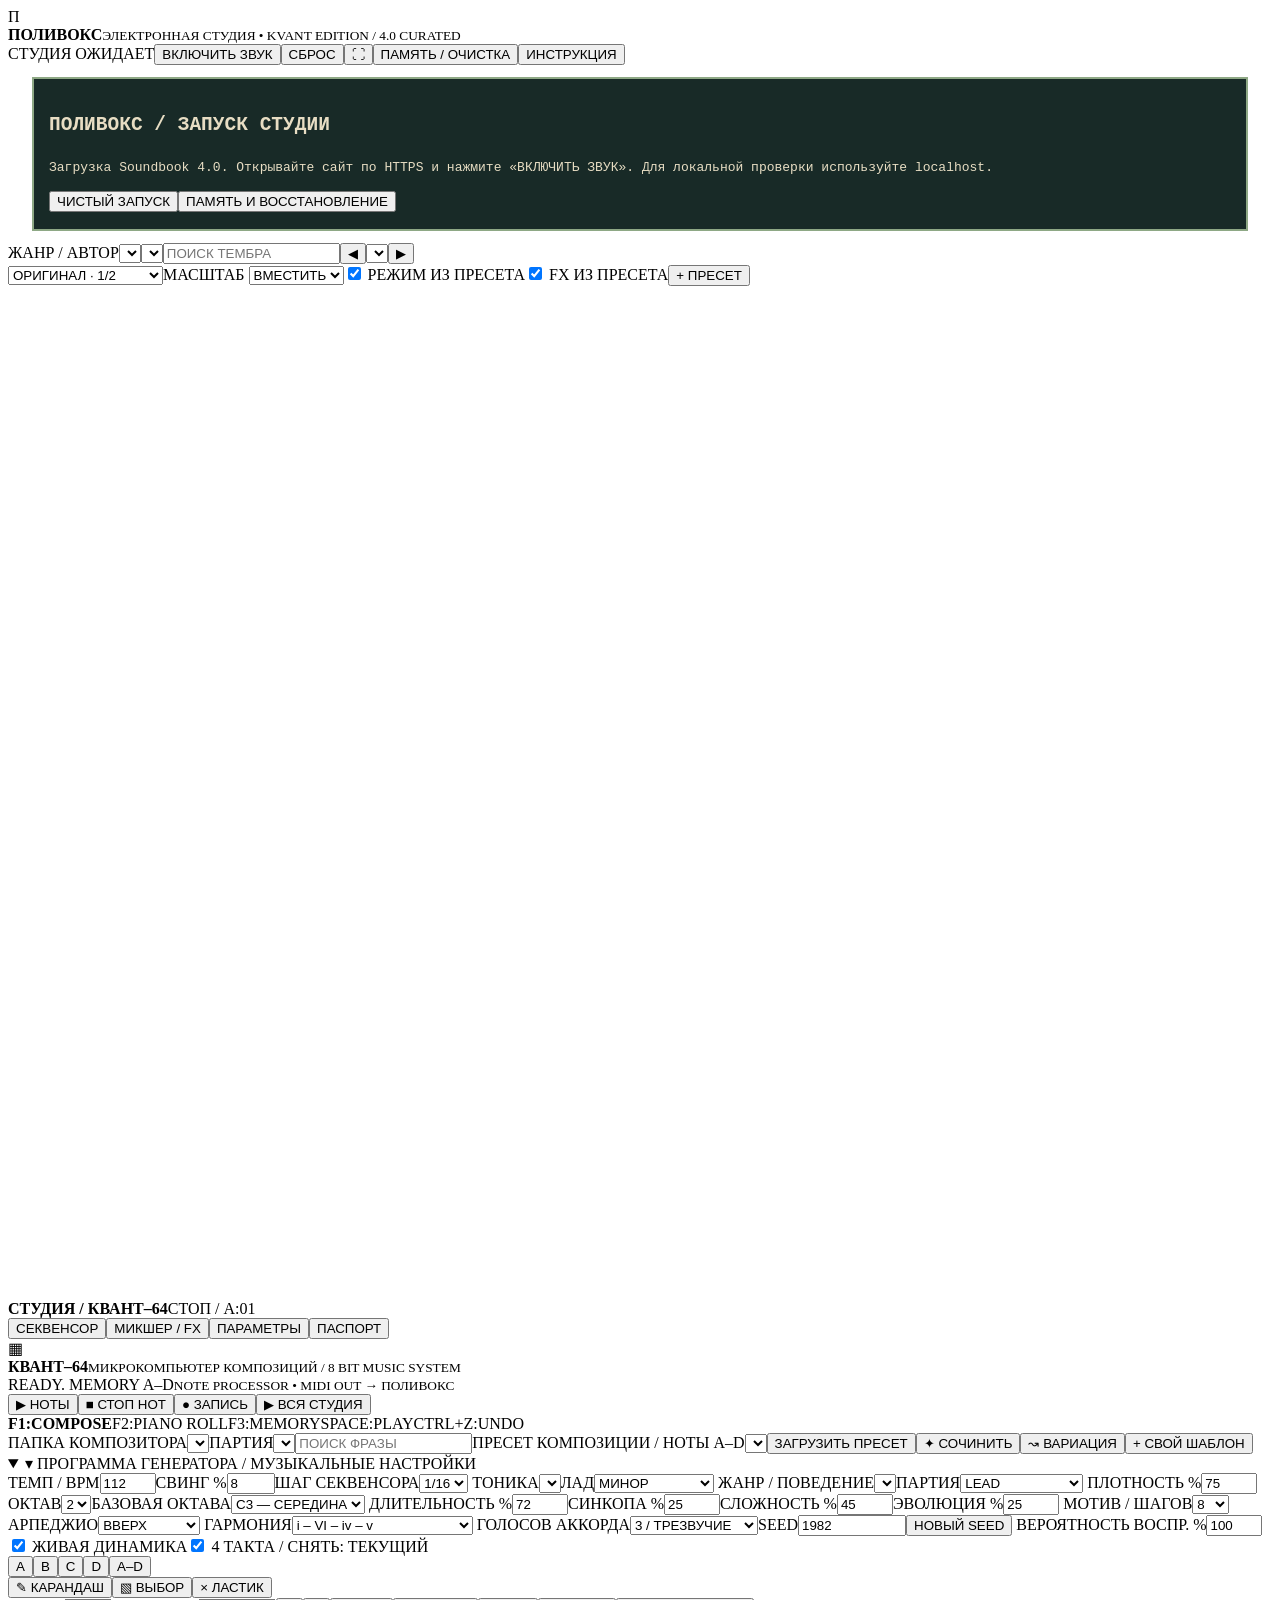
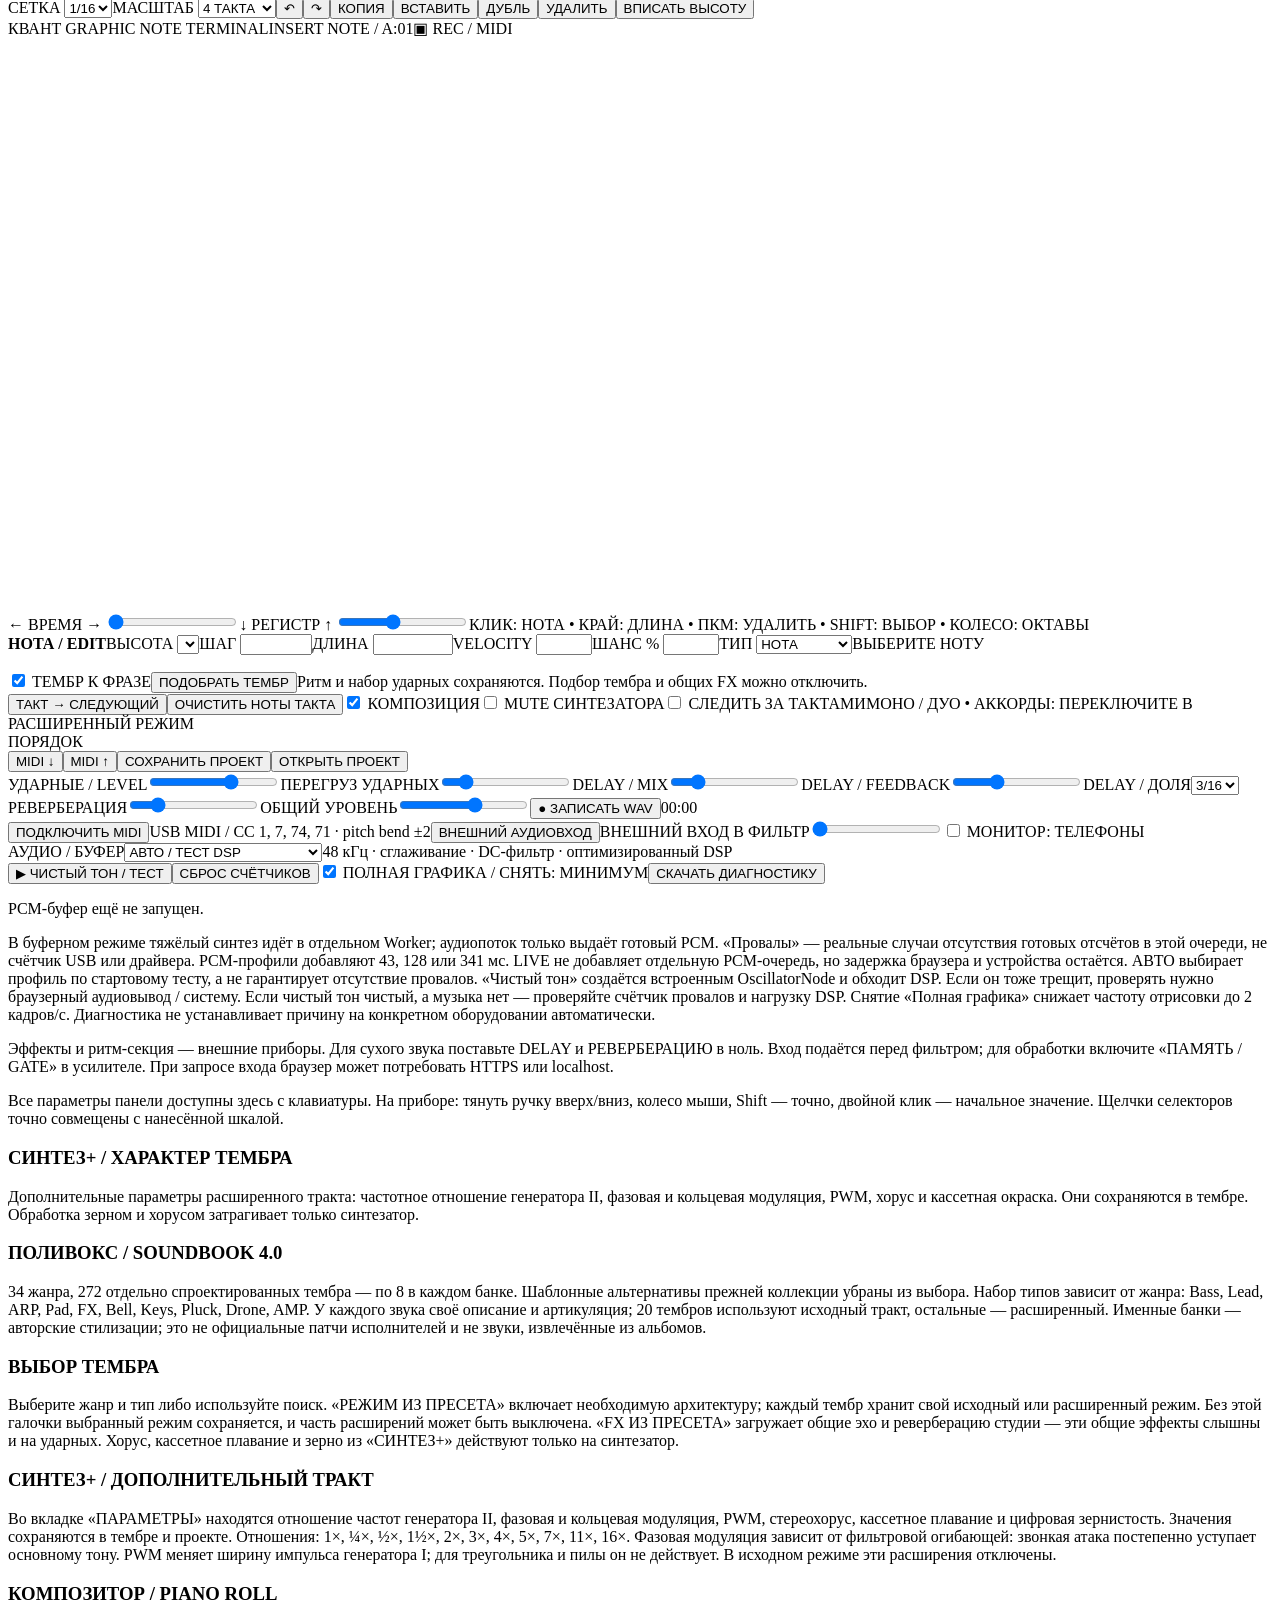
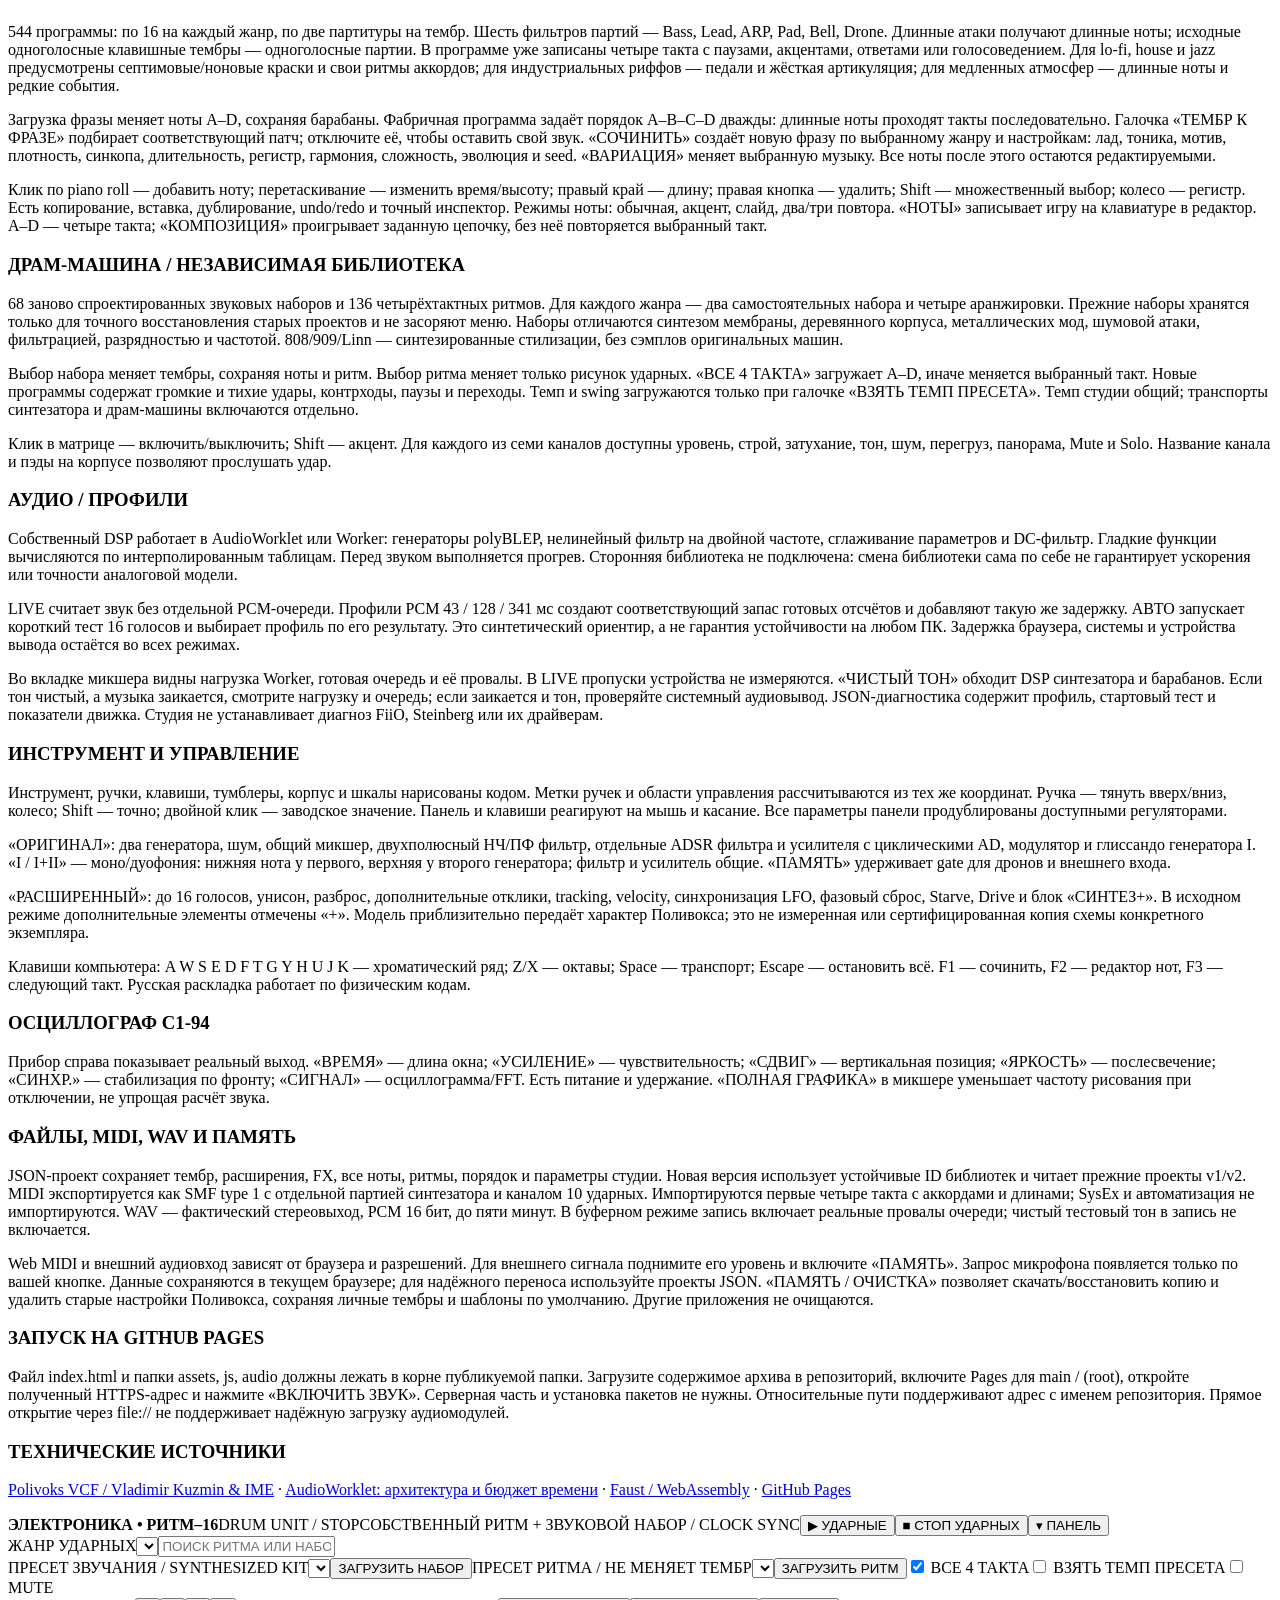
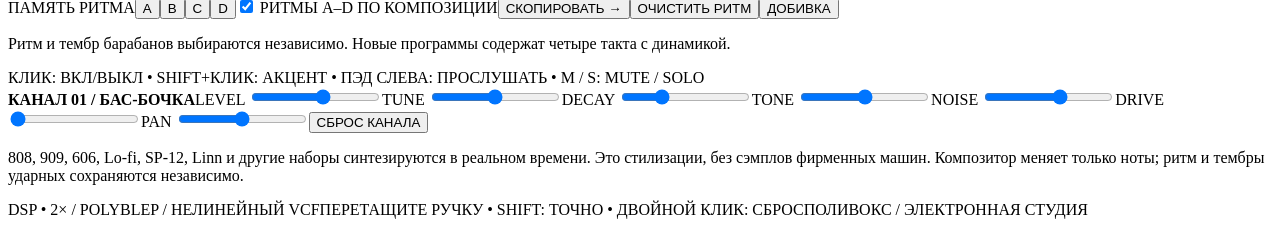
==== commit 667c035e: "Upgrade Polivoks Studio to version 4.0 Updated the Polivoks Studio from version 3.0 to 4.0, includin" ====
--- a/index.html
+++ b/index.html
@@ -1,16 +1,15 @@
 <!doctype html>
 <html lang="ru"><head><meta charset="utf-8"><meta name="viewport" content="width=device-width,initial-scale=1"><title>ПОЛИВОКС • Электронная студия</title>
-<meta name="description" content="Виртуальный аналоговый синтезатор Поливокс с драм-машиной, секвенсором, осциллографом и большой коллекцией пресетов.">
-
+<link rel="stylesheet" href="assets/studio.css?v=4.0.0"><link rel="icon" href="data:,">
 <!-- Превью ссылки в Discord, Telegram и социальных сетях -->
 <meta property="og:type" content="website">
 <meta property="og:site_name" content="Polivoks Studio">
 <meta property="og:locale" content="ru_RU">
 <meta property="og:title" content="Polivoks Studio — Analog Synthesizer">
 <meta property="og:description" content="Легендарный аналоговый синтезатор Поливокс прямо в браузере. Синтезатор, драм-машина, секвенсор и пресеты.">
-<meta property="og:url" content="https://YOUR-USERNAME.github.io/polivoks-studio/">
-<meta property="og:image" content="https://YOUR-USERNAME.github.io/polivoks-studio/preview.png">
-<meta property="og:image:width" content="1200">
+<meta property="og:url" content="https://Starsclub1999.github.io/polivoks-studio/">
+<meta property="og:image" content="https://Starsclub1999.github.io/polivoks-studio/preview.png">
+<meta property="og:image:width" content="1280">
 <meta property="og:image:height" content="630">
 <meta property="og:image:alt" content="Polivoks Studio — электронная студия и аналоговый синтезатор">
 
@@ -18,10 +17,9 @@
 <meta name="twitter:card" content="summary_large_image">
 <meta name="twitter:title" content="Polivoks Studio — Analog Synthesizer">
 <meta name="twitter:description" content="Play the legendary Polivoks synthesizer online: drum machine, sequencer and presets.">
-<meta name="twitter:image" content="https://YOUR-USERNAME.github.io/polivoks-studio/preview.png">
-
-<link rel="stylesheet" href="assets/studio.css?v=3.0.0"><link rel="icon" href="data:,"></head><body class="booting">
-<header><div class="brand"><span class="emblem">П</span><div><strong>ПОЛИВОКС</strong><small>ЭЛЕКТРОННАЯ СТУДИЯ • KVANT EDITION / 3.0 SOUNDBOOK</small></div></div><div class="toptools"><span id="status"><i class="led" id="audioLed"></i>СТУДИЯ ОЖИДАЕТ</span><button class="accent" id="power">ВКЛЮЧИТЬ ЗВУК</button><button id="panic" class="red" title="Остановить всё: Escape">СБРОС</button><button id="full" title="Полный экран">⛶</button><button id="storageBtn">ПАМЯТЬ / ОЧИСТКА</button><button id="helpBtn">ИНСТРУКЦИЯ</button></div></header><section id="bootPanel" role="status" style="margin:12px 24px;padding:15px;border:2px solid #8ea885;background:#182a27;color:#e7ddc3;font-family:monospace;line-height:1.6"><h2>ПОЛИВОКС / ЗАПУСК СТУДИИ</h2><p id="bootMessage">Загрузка Soundbook 3.0. Открывайте сайт по HTTPS и нажмите «ВКЛЮЧИТЬ ЗВУК». Для локальной проверки используйте localhost.</p><div id="bootDetail"></div><div id="bootActions"><button id="safeStart">ЧИСТЫЙ ЗАПУСК</button><button id="memoryOpen">ПАМЯТЬ И ВОССТАНОВЛЕНИЕ</button></div><noscript><p>Для студии необходимо включить JavaScript.</p></noscript></section>
+<meta name="twitter:image" content="https://Starsclub1999.github.io/polivoks-studio/preview.png">
+</head><body class="booting">
+<header><div class="brand"><span class="emblem">П</span><div><strong>ПОЛИВОКС</strong><small>ЭЛЕКТРОННАЯ СТУДИЯ • KVANT EDITION / 4.0 CURATED</small></div></div><div class="toptools"><span id="status"><i class="led" id="audioLed"></i>СТУДИЯ ОЖИДАЕТ</span><button class="accent" id="power">ВКЛЮЧИТЬ ЗВУК</button><button id="panic" class="red" title="Остановить всё: Escape">СБРОС</button><button id="full" title="Полный экран">⛶</button><button id="storageBtn">ПАМЯТЬ / ОЧИСТКА</button><button id="helpBtn">ИНСТРУКЦИЯ</button></div></header><section id="bootPanel" role="status" style="margin:12px 24px;padding:15px;border:2px solid #8ea885;background:#182a27;color:#e7ddc3;font-family:monospace;line-height:1.6"><h2>ПОЛИВОКС / ЗАПУСК СТУДИИ</h2><p id="bootMessage">Загрузка Soundbook 4.0. Открывайте сайт по HTTPS и нажмите «ВКЛЮЧИТЬ ЗВУК». Для локальной проверки используйте localhost.</p><div id="bootDetail"></div><div id="bootActions"><button id="safeStart">ЧИСТЫЙ ЗАПУСК</button><button id="memoryOpen">ПАМЯТЬ И ВОССТАНОВЛЕНИЕ</button></div><noscript><p>Для студии необходимо включить JavaScript.</p></noscript></section>
 <div class="presetbar"><label>ЖАНР / АВТОР</label><select id="category"></select><select id="presetType" aria-label="Тип тембра"></select><input id="presetSearch" type="text" placeholder="ПОИСК ТЕМБРА" aria-label="Поиск пресетов"><button id="prev">◀</button><select id="preset" aria-label="Пресет синтезатора"></select><button id="next">▶</button><span id="patchdesc"></span><div class="sep"></div><select id="engineMode" title="Оригинальный Поливокс или расширения панели"><option value="original">ОРИГИНАЛ · 1/2</option><option value="extended">РАСШИРЕННЫЙ · 16</option></select><label>МАСШТАБ <select id="zoom"><option value="fit">ВМЕСТИТЬ</option><option value="0.7">70%</option><option value="0.85">85%</option><option value="1">100%</option><option value="1.25">125%</option></select></label><label class="preset-follow"><input id="followPresetMode" type="checkbox" checked> РЕЖИМ ИЗ ПРЕСЕТА</label><label class="preset-follow"><input id="followPresetFX" type="checkbox" checked> FX ИЗ ПРЕСЕТА</label><button id="savePatch">+ ПРЕСЕТ</button></div>
 <div class="type-submenu"><div id="typeMenu" style="display:contents"></div><span id="presetCount" class="count"></span></div>
 <div class="stage-shell" id="stageShell"><div class="stage-wrap" id="stageWrap"><canvas id="stage" width="2240" height="1010" tabindex="0" aria-label="Поливокс, секвенсор и осциллограф. Управление мышью, касанием и клавишами. Доступные ползунки — во вкладке Параметры."></canvas></div></div><div id="valueTip"></div>
@@ -52,12 +50,12 @@
 
 <div class="rackbody hidden" id="mixer"><div class="controls"><label class="field"><span>УДАРНЫЕ / LEVEL</span><input type="range" id="drumVolume" min="0" max="1" step=".01" value=".65"></label><label class="field"><span>ПЕРЕГРУЗ УДАРНЫХ</span><input type="range" id="drumDrive" min="0" max="1" step=".01" value=".15"></label><label class="field"><span>DELAY / MIX</span><input type="range" id="delay" min="0" max=".7" step=".01" value=".12"></label><label class="field"><span>DELAY / FEEDBACK</span><input type="range" id="feedback" min="0" max=".85" step=".01" value=".28"></label><label class="field"><span>DELAY / ДОЛЯ</span><select id="delayTime"><option value=".75">3/16</option><option value=".5">1/8</option><option value="1">1/4</option><option value="1.5">3/8</option></select></label><label class="field"><span>РЕВЕРБЕРАЦИЯ</span><input type="range" id="reverb" min="0" max=".65" step=".01" value=".12"></label><label class="field"><span>ОБЩИЙ УРОВЕНЬ</span><input type="range" id="master" min="0" max="1" step=".01" value=".6"></label><button id="rec" class="red">● ЗАПИСАТЬ WAV</button><span class="readout" id="recTime">00:00</span></div><div class="controls"><button id="midiConnect">ПОДКЛЮЧИТЬ MIDI</button><span id="midiStatus" class="readout">USB MIDI / CC 1, 7, 74, 71 · pitch bend ±2</span><button id="external">ВНЕШНИЙ АУДИОВХОД</button><label class="field"><span>ВНЕШНИЙ ВХОД В ФИЛЬТР</span><input type="range" id="externalLevel" min="0" max="1" step=".01" value="0"></label><label><input type="checkbox" id="phones"> МОНИТОР: ТЕЛЕФОНЫ</label></div><div class="audio-options"><label class="field"><span>АУДИО / БУФЕР</span><select id="audioProfile"><option value="auto">АВТО / ТЕСТ DSP</option><option value="direct">LIVE / БЕЗ PCM-ОЧЕРЕДИ</option><option value="live">PCM 43 мс / ИГРА</option><option value="buffered">PCM 128 мс / БЫСТРЕЕ</option><option value="safe">PCM 341 мс / СТАБИЛЬНЕЕ</option></select></label><span class="status-meter"><i id="peakMeter"></i></span><span id="audioDiagnostic" class="readout">48 кГц · сглаживание · DC-фильтр · оптимизированный DSP</span></div><div class="audio-options"><button id="nativeTone">▶ ЧИСТЫЙ ТОН / ТЕСТ</button><button id="resetAudioMeters">СБРОС СЧЁТЧИКОВ</button><label><input id="audioGraphics" type="checkbox" checked> ПОЛНАЯ ГРАФИКА / СНЯТЬ: МИНИМУМ</label><button id="audioReport">СКАЧАТЬ ДИАГНОСТИКУ</button></div><p id="diagnosticReadout" class="readout">PCM-буфер ещё не запущен.</p><p class="readout">В буферном режиме тяжёлый синтез идёт в отдельном Worker; аудиопоток только выдаёт готовый PCM. «Провалы» — реальные случаи отсутствия готовых отсчётов в этой очереди, не счётчик USB или драйвера. PCM-профили добавляют 43, 128 или 341 мс. LIVE не добавляет отдельную PCM-очередь, но задержка браузера и устройства остаётся. АВТО выбирает профиль по стартовому тесту, а не гарантирует отсутствие провалов. «Чистый тон» создаётся встроенным OscillatorNode и обходит DSP. Если он тоже трещит, проверять нужно браузерный аудиовывод / систему. Если чистый тон чистый, а музыка нет — проверяйте счётчик провалов и нагрузку DSP. Снятие «Полная графика» снижает частоту отрисовки до 2 кадров/с. Диагностика не устанавливает причину на конкретном оборудовании автоматически.</p><p class="readout">Эффекты и ритм-секция — внешние приборы. Для сухого звука поставьте DELAY и РЕВЕРБЕРАЦИЮ в ноль. Вход подаётся перед фильтром; для обработки включите «ПАМЯТЬ / GATE» в усилителе. При запросе входа браузер может потребовать HTTPS или localhost.</p></div>
 <div class="rackbody hidden" id="params"><p class="readout">Все параметры панели доступны здесь с клавиатуры. На приборе: тянуть ручку вверх/вниз, колесо мыши, Shift — точно, двойной клик — начальное значение. Щелчки селекторов точно совмещены с нанесённой шкалой.</p><div class="extra-rack"><h3>СИНТЕЗ+ / ХАРАКТЕР ТЕМБРА</h3><p id="extraState" class="readout"></p><div id="extraParams"></div><p class="readout">Дополнительные параметры расширенного тракта: частотное отношение генератора II, фазовая и кольцевая модуляция, PWM, хорус и кассетная окраска. Они сохраняются в тембре. Обработка зерном и хорусом затрагивает только синтезатор.</p></div><div id="paramAccess"></div></div>
-<div class="rackbody hidden" id="manual"><div class="help"><h3>ПОЛИВОКС / SOUNDBOOK 3.0</h3>
-<p>34 жанра; 680 новых тембров и 96 тембров классической коллекции. В каждом новом банке — Bass, Lead, ARP, Pad, FX, Bell, Keys, Pluck, Drone, AMP. Новые тембры спроектированы через разные формы волн, огибающие, спектр, модуляции и характер обработки. Именные банки — авторские стилизации; это не официальные патчи исполнителей и не звуки, извлечённые из альбомов.</p>
-<h3>ВЫБОР ТЕМБРА</h3><p>Выберите жанр и тип либо используйте поиск. «РЕЖИМ ИЗ ПРЕСЕТА» включает необходимую архитектуру; новые тембры используют расширенный тракт. Без этой галочки выбранный режим сохраняется, и часть расширений может быть выключена. «FX ИЗ ПРЕСЕТА» загружает общие эхо и реверберацию студии — эти общие эффекты слышны и на ударных. Хорус, кассетное плавание и зерно из «СИНТЕЗ+» действуют только на синтезатор.</p>
+<div class="rackbody hidden" id="manual"><div class="help"><h3>ПОЛИВОКС / SOUNDBOOK 4.0</h3>
+<p>34 жанра, 272 отдельно спроектированных тембра — по 8 в каждом банке. Шаблонные альтернативы прежней коллекции убраны из выбора. Набор типов зависит от жанра: Bass, Lead, ARP, Pad, FX, Bell, Keys, Pluck, Drone, AMP. У каждого звука своё описание и артикуляция; 20 тембров используют исходный тракт, остальные — расширенный. Именные банки — авторские стилизации; это не официальные патчи исполнителей и не звуки, извлечённые из альбомов.</p>
+<h3>ВЫБОР ТЕМБРА</h3><p>Выберите жанр и тип либо используйте поиск. «РЕЖИМ ИЗ ПРЕСЕТА» включает необходимую архитектуру; каждый тембр хранит свой исходный или расширенный режим. Без этой галочки выбранный режим сохраняется, и часть расширений может быть выключена. «FX ИЗ ПРЕСЕТА» загружает общие эхо и реверберацию студии — эти общие эффекты слышны и на ударных. Хорус, кассетное плавание и зерно из «СИНТЕЗ+» действуют только на синтезатор.</p>
 <h3>СИНТЕЗ+ / ДОПОЛНИТЕЛЬНЫЙ ТРАКТ</h3><p>Во вкладке «ПАРАМЕТРЫ» находятся отношение частот генератора II, фазовая и кольцевая модуляция, PWM, стереохорус, кассетное плавание и цифровая зернистость. Значения сохраняются в тембре и проекте. Отношения: 1×, ¼×, ½×, 1½×, 2×, 3×, 4×, 5×, 7×, 11×, 16×. Фазовая модуляция зависит от фильтровой огибающей: звонкая атака постепенно уступает основному тону. PWM меняет ширину импульса генератора I; для треугольника и пилы он не действует. В исходном режиме эти расширения отключены.</p>
-<h3>КОМПОЗИТОР / PIANO ROLL</h3><p>612 программ: по 18 на каждый жанр. Шесть партий — Bass, Lead, ARP, Pad, Bell, Drone — по три формы. В программе уже записаны четыре такта с паузами, акцентами, ответами или голосоведением. Для lo-fi, house и jazz предусмотрены септимовые/ноновые краски и свои ритмы аккордов; для индустриальных риффов — педали и жёсткая артикуляция; для медленных атмосфер — длинные ноты и редкие события.</p><p>Загрузка фразы меняет ноты A–D, сохраняя барабаны. Галочка «ТЕМБР К ФРАЗЕ» подбирает соответствующий патч; отключите её, чтобы оставить свой звук. «СОЧИНИТЬ» создаёт новую фразу по выбранному жанру и настройкам: лад, тоника, мотив, плотность, синкопа, длительность, регистр, гармония, сложность, эволюция и seed. «ВАРИАЦИЯ» меняет выбранную музыку. Все ноты после этого остаются редактируемыми.</p><p>Клик по piano roll — добавить ноту; перетаскивание — изменить время/высоту; правый край — длину; правая кнопка — удалить; Shift — множественный выбор; колесо — регистр. Есть копирование, вставка, дублирование, undo/redo и точный инспектор. Режимы ноты: обычная, акцент, слайд, два/три повтора. «НОТЫ» записывает игру на клавиатуре в редактор. A–D — четыре такта; «КОМПОЗИЦИЯ» проигрывает заданную цепочку, без неё повторяется выбранный такт.</p>
-<h3>ДРАМ-МАШИНА / НЕЗАВИСИМАЯ БИБЛИОТЕКА</h3><p>92 звуковых набора: 68 новых и 24 классических. 472 ритма: 408 новых четырёхтактных программ и 64 классических. Для каждого нового жанра — два контрастных набора и 12 форм ритма. Наборы отличаются синтезом мембраны, деревянного корпуса, металлических мод, шумовой атаки, фильтрацией, разрядностью и частотой. 808/909/Linn — синтезированные стилизации, без сэмплов оригинальных машин.</p><p>Выбор набора меняет тембры, сохраняя ноты и ритм. Выбор ритма меняет только рисунок ударных. «ВСЕ 4 ТАКТА» загружает A–D, иначе меняется выбранный такт. Новые программы содержат громкие и тихие удары, контрходы, паузы и переходы. Темп и swing загружаются только при галочке «ВЗЯТЬ ТЕМП ПРЕСЕТА». Темп студии общий; транспорты синтезатора и драм-машины включаются отдельно.</p><p>Клик в матрице — включить/выключить; Shift — акцент. Для каждого из семи каналов доступны уровень, строй, затухание, тон, шум, перегруз, панорама, Mute и Solo. Название канала и пэды на корпусе позволяют прослушать удар.</p>
+<h3>КОМПОЗИТОР / PIANO ROLL</h3><p>544 программы: по 16 на каждый жанр, по две партитуры на тембр. Шесть фильтров партий — Bass, Lead, ARP, Pad, Bell, Drone. Длинные атаки получают длинные ноты; исходные одноголосные клавишные тембры — одноголосные партии. В программе уже записаны четыре такта с паузами, акцентами, ответами или голосоведением. Для lo-fi, house и jazz предусмотрены септимовые/ноновые краски и свои ритмы аккордов; для индустриальных риффов — педали и жёсткая артикуляция; для медленных атмосфер — длинные ноты и редкие события.</p><p>Загрузка фразы меняет ноты A–D, сохраняя барабаны. Фабричная программа задаёт порядок A–B–C–D дважды: длинные ноты проходят такты последовательно. Галочка «ТЕМБР К ФРАЗЕ» подбирает соответствующий патч; отключите её, чтобы оставить свой звук. «СОЧИНИТЬ» создаёт новую фразу по выбранному жанру и настройкам: лад, тоника, мотив, плотность, синкопа, длительность, регистр, гармония, сложность, эволюция и seed. «ВАРИАЦИЯ» меняет выбранную музыку. Все ноты после этого остаются редактируемыми.</p><p>Клик по piano roll — добавить ноту; перетаскивание — изменить время/высоту; правый край — длину; правая кнопка — удалить; Shift — множественный выбор; колесо — регистр. Есть копирование, вставка, дублирование, undo/redo и точный инспектор. Режимы ноты: обычная, акцент, слайд, два/три повтора. «НОТЫ» записывает игру на клавиатуре в редактор. A–D — четыре такта; «КОМПОЗИЦИЯ» проигрывает заданную цепочку, без неё повторяется выбранный такт.</p>
+<h3>ДРАМ-МАШИНА / НЕЗАВИСИМАЯ БИБЛИОТЕКА</h3><p>68 заново спроектированных звуковых наборов и 136 четырёхтактных ритмов. Для каждого жанра — два самостоятельных набора и четыре аранжировки. Прежние наборы хранятся только для точного восстановления старых проектов и не засоряют меню. Наборы отличаются синтезом мембраны, деревянного корпуса, металлических мод, шумовой атаки, фильтрацией, разрядностью и частотой. 808/909/Linn — синтезированные стилизации, без сэмплов оригинальных машин.</p><p>Выбор набора меняет тембры, сохраняя ноты и ритм. Выбор ритма меняет только рисунок ударных. «ВСЕ 4 ТАКТА» загружает A–D, иначе меняется выбранный такт. Новые программы содержат громкие и тихие удары, контрходы, паузы и переходы. Темп и swing загружаются только при галочке «ВЗЯТЬ ТЕМП ПРЕСЕТА». Темп студии общий; транспорты синтезатора и драм-машины включаются отдельно.</p><p>Клик в матрице — включить/выключить; Shift — акцент. Для каждого из семи каналов доступны уровень, строй, затухание, тон, шум, перегруз, панорама, Mute и Solo. Название канала и пэды на корпусе позволяют прослушать удар.</p>
 <h3>АУДИО / ПРОФИЛИ</h3><p>Собственный DSP работает в AudioWorklet или Worker: генераторы polyBLEP, нелинейный фильтр на двойной частоте, сглаживание параметров и DC-фильтр. Гладкие функции вычисляются по интерполированным таблицам. Перед звуком выполняется прогрев. Сторонняя библиотека не подключена: смена библиотеки сама по себе не гарантирует ускорения или точности аналоговой модели.</p><p>LIVE считает звук без отдельной PCM-очереди. Профили PCM 43 / 128 / 341 мс создают соответствующий запас готовых отсчётов и добавляют такую же задержку. АВТО запускает короткий тест 16 голосов и выбирает профиль по его результату. Это синтетический ориентир, а не гарантия устойчивости на любом ПК. Задержка браузера, системы и устройства вывода остаётся во всех режимах.</p><p>Во вкладке микшера видны нагрузка Worker, готовая очередь и её провалы. В LIVE пропуски устройства не измеряются. «ЧИСТЫЙ ТОН» обходит DSP синтезатора и барабанов. Если тон чистый, а музыка заикается, смотрите нагрузку и очередь; если заикается и тон, проверяйте системный аудиовывод. JSON-диагностика содержит профиль, стартовый тест и показатели движка. Студия не устанавливает диагноз FiiO, Steinberg или их драйверам.</p>
 <h3>ИНСТРУМЕНТ И УПРАВЛЕНИЕ</h3><p>Инструмент, ручки, клавиши, тумблеры, корпус и шкалы нарисованы кодом. Метки ручек и области управления рассчитываются из тех же координат. Ручка — тянуть вверх/вниз, колесо; Shift — точно; двойной клик — заводское значение. Панель и клавиши реагируют на мышь и касание. Все параметры панели продублированы доступными регуляторами.</p><p>«ОРИГИНАЛ»: два генератора, шум, общий микшер, двухполюсный НЧ/ПФ фильтр, отдельные ADSR фильтра и усилителя с циклическими AD, модулятор и глиссандо генератора I. «I / I+II» — моно/дуофония: нижняя нота у первого, верхняя у второго генератора; фильтр и усилитель общие. «ПАМЯТЬ» удерживает gate для дронов и внешнего входа.</p><p>«РАСШИРЕННЫЙ»: до 16 голосов, унисон, разброс, дополнительные отклики, tracking, velocity, синхронизация LFO, фазовый сброс, Starve, Drive и блок «СИНТЕЗ+». В исходном режиме дополнительные элементы отмечены «+». Модель приблизительно передаёт характер Поливокса; это не измеренная или сертифицированная копия схемы конкретного экземпляра.</p><p>Клавиши компьютера: A W S E D F T G Y H U J K — хроматический ряд; Z/X — октавы; Space — транспорт; Escape — остановить всё. F1 — сочинить, F2 — редактор нот, F3 — следующий такт. Русская раскладка работает по физическим кодам.</p>
 <h3>ОСЦИЛЛОГРАФ С1-94</h3><p>Прибор справа показывает реальный выход. «ВРЕМЯ» — длина окна; «УСИЛЕНИЕ» — чувствительность; «СДВИГ» — вертикальная позиция; «ЯРКОСТЬ» — послесвечение; «СИНХР.» — стабилизация по фронту; «СИГНАЛ» — осциллограмма/FFT. Есть питание и удержание. «ПОЛНАЯ ГРАФИКА» в микшере уменьшает частоту рисования при отключении, не упрощая расчёт звука.</p>
@@ -72,4 +70,4 @@
 </div></section>
 
 <div class="footer"><span id="engineInfo">DSP • 2× / POLYBLEP / НЕЛИНЕЙНЫЙ VCF</span><span>ПЕРЕТАЩИТЕ РУЧКУ • SHIFT: ТОЧНО • ДВОЙНОЙ КЛИК: СБРОС</span><span>ПОЛИВОКС / ЭЛЕКТРОННАЯ СТУДИЯ</span></div><div id="toast" role="status"></div><input type="file" id="fileInput" accept=".json,.mid,.midi" hidden><dialog id="nameDialog"><h3>СОХРАНИТЬ ТЕМБР</h3><input id="patchName" type="text" maxlength="55" placeholder="Название пресета" style="width:100%"><p><button id="confirmPatch">СОХРАНИТЬ</button> <button id="cancelPatch">ОТМЕНА</button></p></dialog>
-<dialog id="storageDialog"><h2>ПАМЯТЬ СТУДИИ / ВОССТАНОВЛЕНИЕ</h2><p>Используется память Поливокса этого адреса браузера. Личные тембры и проекты сохраняются. Прежние JSON-проекты можно открыть обычной кнопкой «ОТКРЫТЬ ПРОЕКТ»; их тембр и ноты помечаются как импортированные, если старой фабричной записи больше нет.</p><p>Очистка удалит текущую сессию, аудионастройки и устаревшие ключи Поливокса в этом адресе браузера. Ваши тембры и шаблоны композитора сохранятся. Данные других приложений не затрагиваются.</p><p>Старое хранилище file:// изолировано от нового локального адреса. Его данные здесь не используются и не создают нагрузку.</p><label><input id="erasePersonal" type="checkbox"> Удалить также мои тембры и шаблоны композитора</label><div class="storage-actions"><button id="backupStorage">СКАЧАТЬ РЕЗЕРВНУЮ КОПИЮ</button><button id="restoreStorage">ВОССТАНОВИТЬ КОПИЮ</button><button id="clearStorage" class="red">ОЧИСТИТЬ И ПЕРЕЗАПУСТИТЬ</button><button id="closeStorage">ЗАКРЫТЬ</button></div><input id="storageFile" type="file" accept=".json" hidden><p id="storageNotice"></p></dialog><script src="js/boot.js?v=3.0.0"></script></body></html>
+<dialog id="storageDialog"><h2>ПАМЯТЬ СТУДИИ / ВОССТАНОВЛЕНИЕ</h2><p>Используется память Поливокса этого адреса браузера. Личные тембры и проекты сохраняются. Прежние JSON-проекты можно открыть обычной кнопкой «ОТКРЫТЬ ПРОЕКТ»; их тембр и ноты помечаются как импортированные, если старой фабричной записи больше нет.</p><p>Очистка удалит текущую сессию, аудионастройки и устаревшие ключи Поливокса в этом адресе браузера. Ваши тембры и шаблоны композитора сохранятся. Данные других приложений не затрагиваются.</p><p>Старое хранилище file:// изолировано от нового локального адреса. Его данные здесь не используются и не создают нагрузку.</p><label><input id="erasePersonal" type="checkbox"> Удалить также мои тембры и шаблоны композитора</label><div class="storage-actions"><button id="backupStorage">СКАЧАТЬ РЕЗЕРВНУЮ КОПИЮ</button><button id="restoreStorage">ВОССТАНОВИТЬ КОПИЮ</button><button id="clearStorage" class="red">ОЧИСТИТЬ И ПЕРЕЗАПУСТИТЬ</button><button id="closeStorage">ЗАКРЫТЬ</button></div><input id="storageFile" type="file" accept=".json" hidden><p id="storageNotice"></p></dialog><script src="js/boot.js?v=4.0.0"></script></body></html>
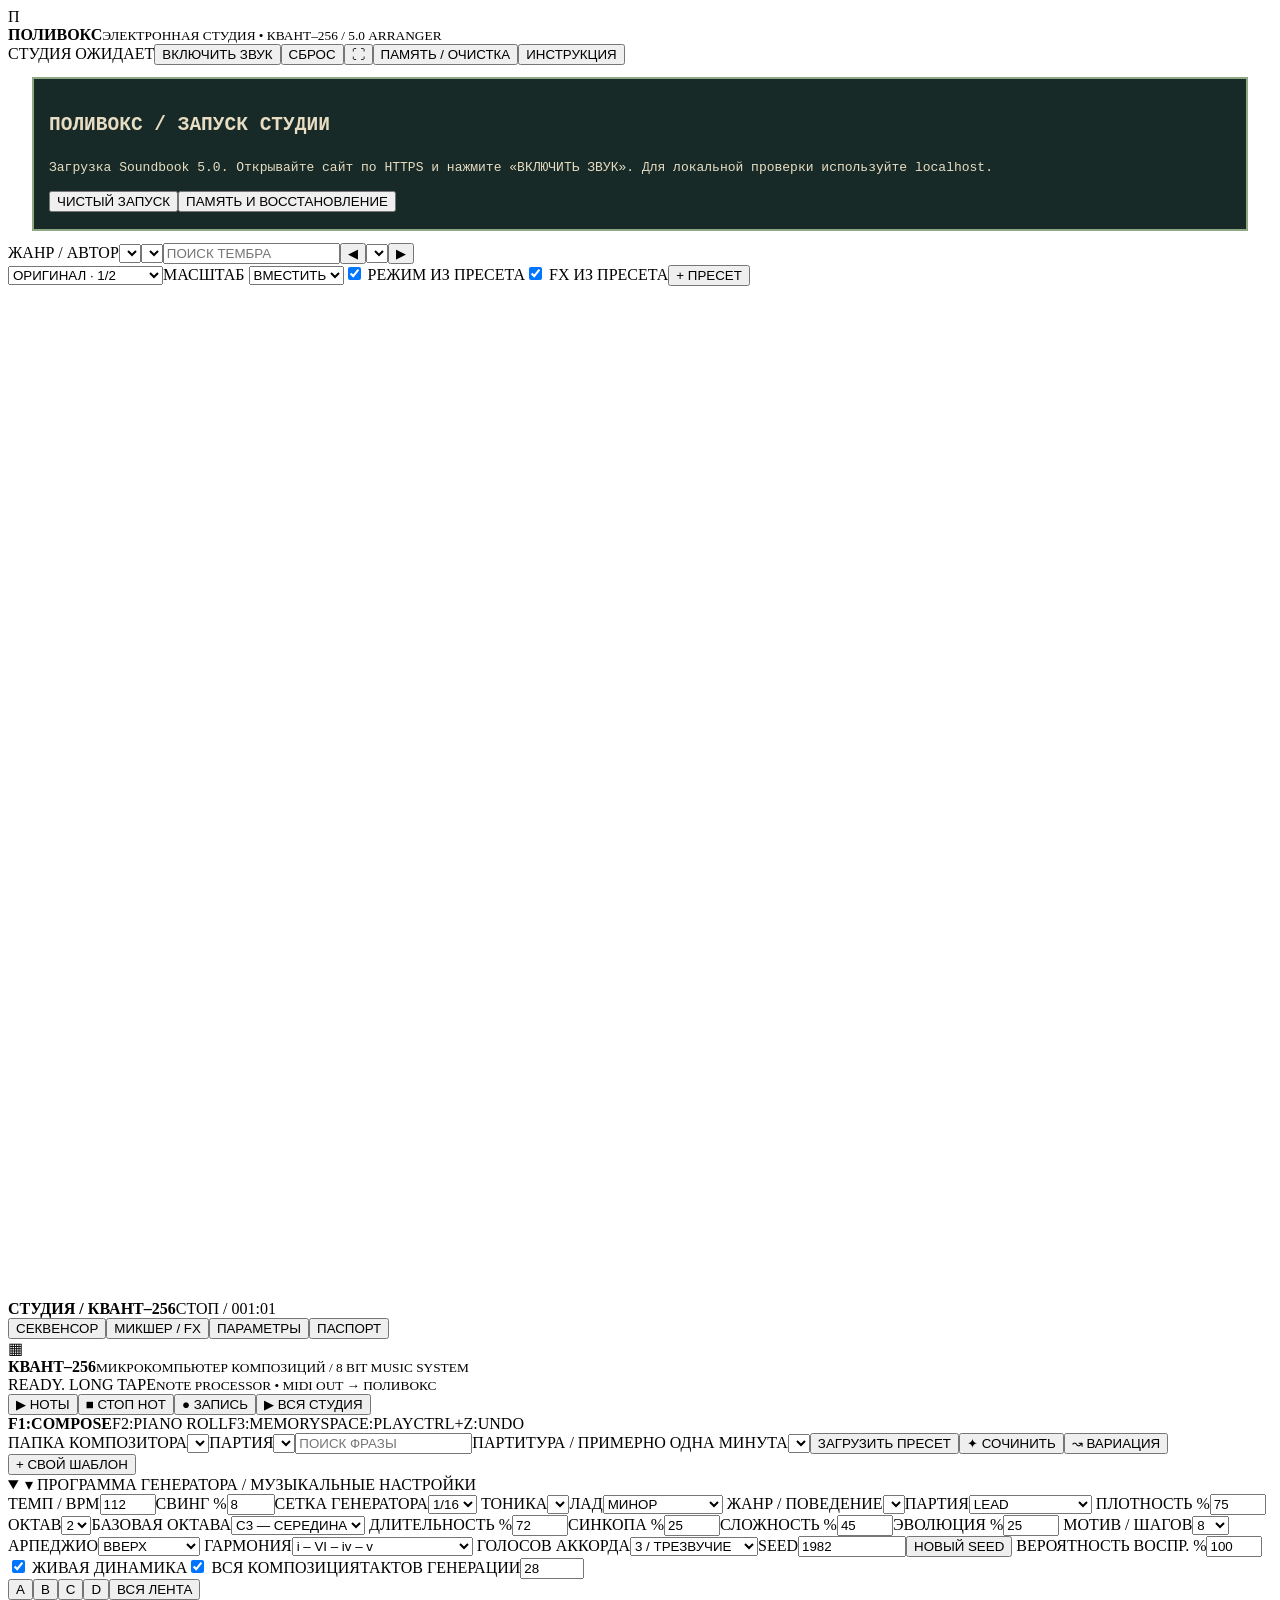
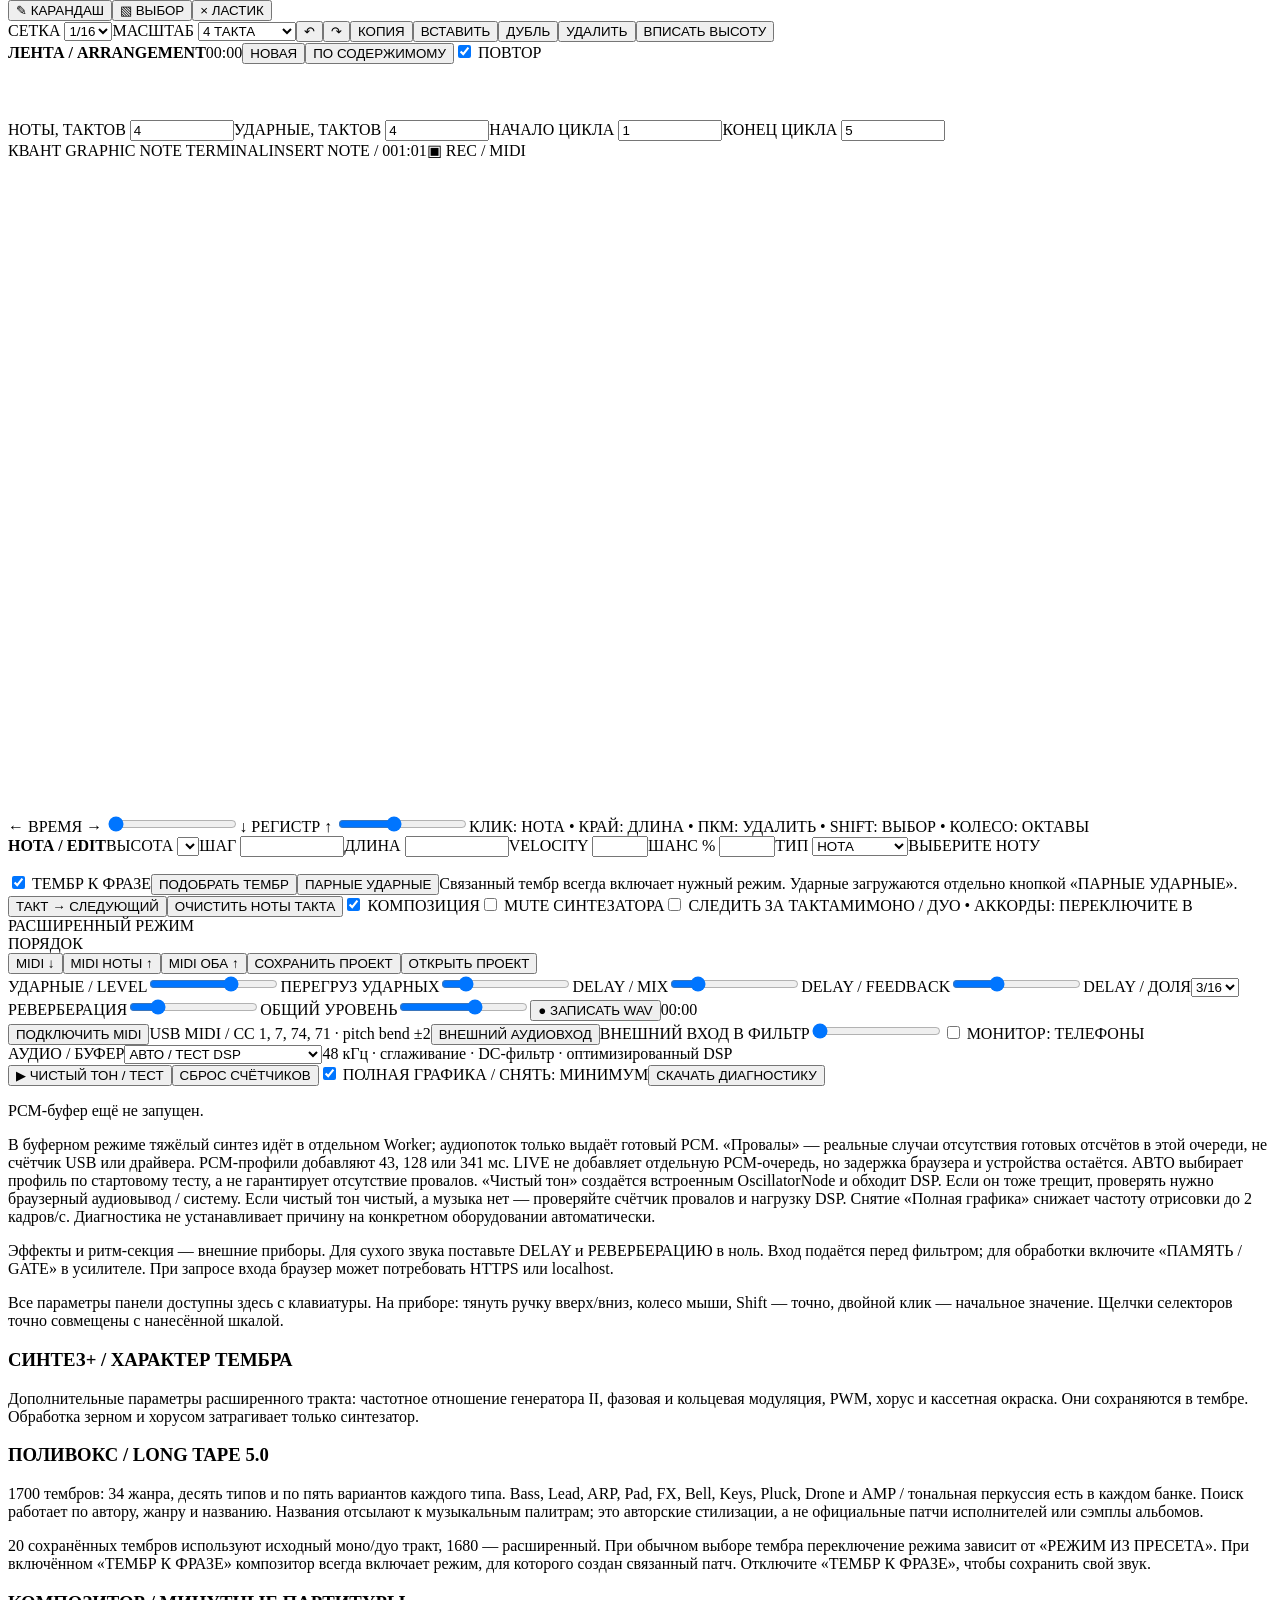
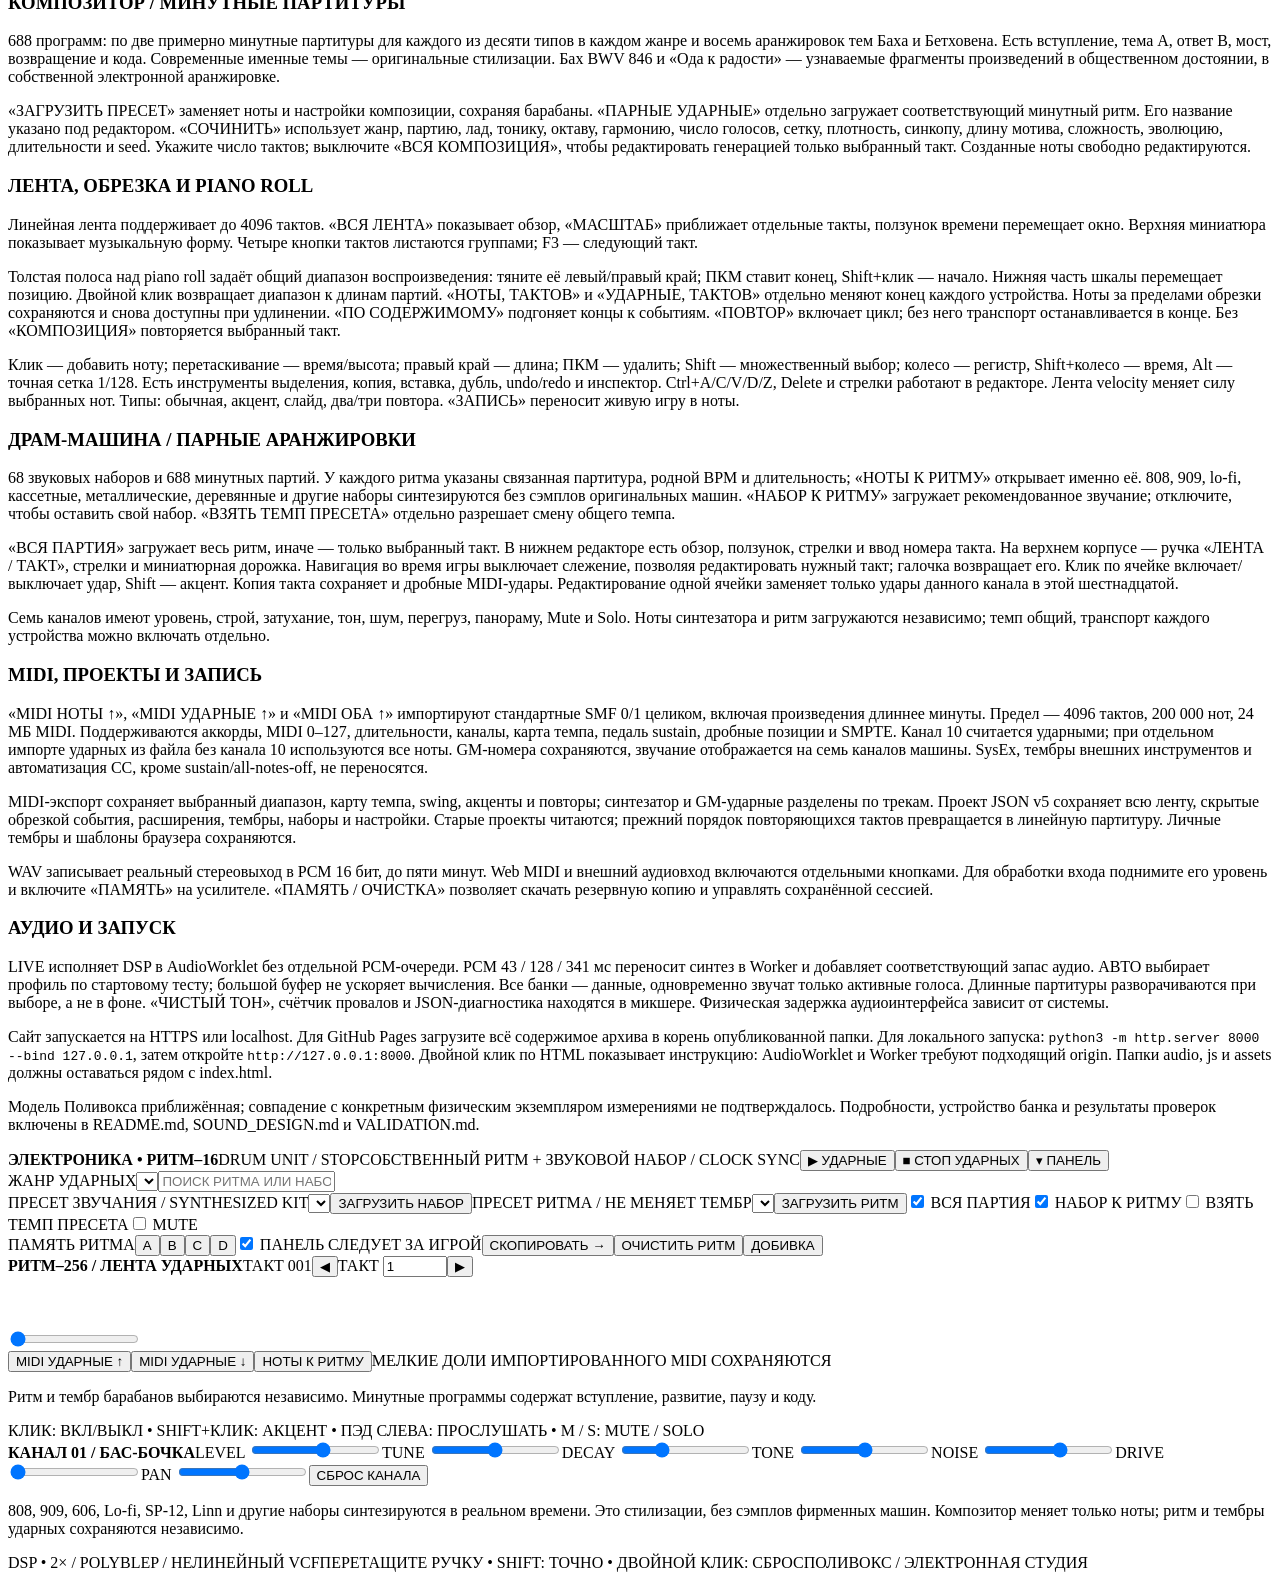
==== commit 7a99c16f: "Update fmt.Println message from 'Hello' to 'Goodbye'" ====
--- a/index.html
+++ b/index.html
@@ -1,6 +1,6 @@
 <!doctype html>
 <html lang="ru"><head><meta charset="utf-8"><meta name="viewport" content="width=device-width,initial-scale=1"><title>ПОЛИВОКС • Электронная студия</title>
-<link rel="stylesheet" href="assets/studio.css?v=4.0.0"><link rel="icon" href="data:,">
+<link rel="stylesheet" href="assets/studio.css?v=5.0.0"><link rel="icon" href="data:,">
 <!-- Превью ссылки в Discord, Telegram и социальных сетях -->
 <meta property="og:type" content="website">
 <meta property="og:site_name" content="Polivoks Studio">
@@ -19,55 +19,69 @@
 <meta name="twitter:description" content="Play the legendary Polivoks synthesizer online: drum machine, sequencer and presets.">
 <meta name="twitter:image" content="https://Starsclub1999.github.io/polivoks-studio/preview.png">
 </head><body class="booting">
-<header><div class="brand"><span class="emblem">П</span><div><strong>ПОЛИВОКС</strong><small>ЭЛЕКТРОННАЯ СТУДИЯ • KVANT EDITION / 4.0 CURATED</small></div></div><div class="toptools"><span id="status"><i class="led" id="audioLed"></i>СТУДИЯ ОЖИДАЕТ</span><button class="accent" id="power">ВКЛЮЧИТЬ ЗВУК</button><button id="panic" class="red" title="Остановить всё: Escape">СБРОС</button><button id="full" title="Полный экран">⛶</button><button id="storageBtn">ПАМЯТЬ / ОЧИСТКА</button><button id="helpBtn">ИНСТРУКЦИЯ</button></div></header><section id="bootPanel" role="status" style="margin:12px 24px;padding:15px;border:2px solid #8ea885;background:#182a27;color:#e7ddc3;font-family:monospace;line-height:1.6"><h2>ПОЛИВОКС / ЗАПУСК СТУДИИ</h2><p id="bootMessage">Загрузка Soundbook 4.0. Открывайте сайт по HTTPS и нажмите «ВКЛЮЧИТЬ ЗВУК». Для локальной проверки используйте localhost.</p><div id="bootDetail"></div><div id="bootActions"><button id="safeStart">ЧИСТЫЙ ЗАПУСК</button><button id="memoryOpen">ПАМЯТЬ И ВОССТАНОВЛЕНИЕ</button></div><noscript><p>Для студии необходимо включить JavaScript.</p></noscript></section>
+<header><div class="brand"><span class="emblem">П</span><div><strong>ПОЛИВОКС</strong><small>ЭЛЕКТРОННАЯ СТУДИЯ • КВАНТ–256 / 5.0 ARRANGER</small></div></div><div class="toptools"><span id="status"><i class="led" id="audioLed"></i>СТУДИЯ ОЖИДАЕТ</span><button class="accent" id="power">ВКЛЮЧИТЬ ЗВУК</button><button id="panic" class="red" title="Остановить всё: Escape">СБРОС</button><button id="full" title="Полный экран">⛶</button><button id="storageBtn">ПАМЯТЬ / ОЧИСТКА</button><button id="helpBtn">ИНСТРУКЦИЯ</button></div></header><section id="bootPanel" role="status" style="margin:12px 24px;padding:15px;border:2px solid #8ea885;background:#182a27;color:#e7ddc3;font-family:monospace;line-height:1.6"><h2>ПОЛИВОКС / ЗАПУСК СТУДИИ</h2><p id="bootMessage">Загрузка Soundbook 5.0. Открывайте сайт по HTTPS и нажмите «ВКЛЮЧИТЬ ЗВУК». Для локальной проверки используйте localhost.</p><div id="bootDetail"></div><div id="bootActions"><button id="safeStart">ЧИСТЫЙ ЗАПУСК</button><button id="memoryOpen">ПАМЯТЬ И ВОССТАНОВЛЕНИЕ</button></div><noscript><p>Для студии необходимо включить JavaScript.</p></noscript></section>
 <div class="presetbar"><label>ЖАНР / АВТОР</label><select id="category"></select><select id="presetType" aria-label="Тип тембра"></select><input id="presetSearch" type="text" placeholder="ПОИСК ТЕМБРА" aria-label="Поиск пресетов"><button id="prev">◀</button><select id="preset" aria-label="Пресет синтезатора"></select><button id="next">▶</button><span id="patchdesc"></span><div class="sep"></div><select id="engineMode" title="Оригинальный Поливокс или расширения панели"><option value="original">ОРИГИНАЛ · 1/2</option><option value="extended">РАСШИРЕННЫЙ · 16</option></select><label>МАСШТАБ <select id="zoom"><option value="fit">ВМЕСТИТЬ</option><option value="0.7">70%</option><option value="0.85">85%</option><option value="1">100%</option><option value="1.25">125%</option></select></label><label class="preset-follow"><input id="followPresetMode" type="checkbox" checked> РЕЖИМ ИЗ ПРЕСЕТА</label><label class="preset-follow"><input id="followPresetFX" type="checkbox" checked> FX ИЗ ПРЕСЕТА</label><button id="savePatch">+ ПРЕСЕТ</button></div>
 <div class="type-submenu"><div id="typeMenu" style="display:contents"></div><span id="presetCount" class="count"></span></div>
 <div class="stage-shell" id="stageShell"><div class="stage-wrap" id="stageWrap"><canvas id="stage" width="2240" height="1010" tabindex="0" aria-label="Поливокс, секвенсор и осциллограф. Управление мышью, касанием и клавишами. Доступные ползунки — во вкладке Параметры."></canvas></div></div><div id="valueTip"></div>
-<section class="workspace" id="mainWorkspace"><div class="racktitle"><strong>СТУДИЯ / КВАНТ–64</strong><span class="readout" id="position">СТОП / A:01</span><div class="tabs"><button data-tab="sequencer" class="on">СЕКВЕНСОР</button><button data-tab="mixer">МИКШЕР / FX</button><button data-tab="params">ПАРАМЕТРЫ</button><button data-tab="manual">ПАСПОРТ</button></div></div>
+<section class="workspace" id="mainWorkspace"><div class="racktitle"><strong>СТУДИЯ / КВАНТ–256</strong><span class="readout" id="position">СТОП / 001:01</span><div class="tabs"><button data-tab="sequencer" class="on">СЕКВЕНСОР</button><button data-tab="mixer">МИКШЕР / FX</button><button data-tab="params">ПАРАМЕТРЫ</button><button data-tab="manual">ПАСПОРТ</button></div></div>
 <div class="rackbody" id="sequencer">
  <div class="computer-bezel"><span class="rack-screw tl"></span><span class="rack-screw tr"></span><span class="rack-screw bl"></span><span class="rack-screw br"></span>
- <div class="computer-head"><div class="computer-mark"><span>▦</span><div><b>КВАНТ–64</b><small>МИКРОКОМПЬЮТЕР КОМПОЗИЦИЙ / 8 BIT MUSIC SYSTEM</small></div></div><div class="vfd"><span id="compDisplay">READY. MEMORY A–D</span><small>NOTE PROCESSOR • MIDI OUT → ПОЛИВОКС</small></div><div class="transport"><button id="play" class="accent">▶ НОТЫ</button><button id="stop">■ СТОП НОТ</button><button id="liveRec">● ЗАПИСЬ</button><button id="playAll">▶ ВСЯ СТУДИЯ</button></div></div>
+ <div class="computer-head"><div class="computer-mark"><span>▦</span><div><b>КВАНТ–256</b><small>МИКРОКОМПЬЮТЕР КОМПОЗИЦИЙ / 8 BIT MUSIC SYSTEM</small></div></div><div class="vfd"><span id="compDisplay">READY. LONG TAPE</span><small>NOTE PROCESSOR • MIDI OUT → ПОЛИВОКС</small></div><div class="transport"><button id="play" class="accent">▶ НОТЫ</button><button id="stop">■ СТОП НОТ</button><button id="liveRec">● ЗАПИСЬ</button><button id="playAll">▶ ВСЯ СТУДИЯ</button></div></div>
  <div class="computer-menu"><b>F1:COMPOSE</b><span>F2:PIANO ROLL</span><span>F3:MEMORY</span><span>SPACE:PLAY</span><span>CTRL+Z:UNDO</span><span id="compCount"></span></div>
- <div class="controls preset-controls"><label class="field"><span>ПАПКА КОМПОЗИТОРА</span><select id="compGenre"></select></label><label class="field"><span>ПАРТИЯ</span><select id="compRoleFilter"></select></label><input id="compSearch" class="book-search" type="text" placeholder="ПОИСК ФРАЗЫ"><label class="field grow"><span>ПРЕСЕТ КОМПОЗИЦИИ / НОТЫ A–D</span><select id="compPreset"></select></label><button id="loadComp">ЗАГРУЗИТЬ ПРЕСЕТ</button><button id="generate">✦ СОЧИНИТЬ</button><button id="mutate">↝ ВАРИАЦИЯ</button><button id="saveCompPreset">+ СВОЙ ШАБЛОН</button></div>
+ <div class="controls preset-controls"><label class="field"><span>ПАПКА КОМПОЗИТОРА</span><select id="compGenre"></select></label><label class="field"><span>ПАРТИЯ</span><select id="compRoleFilter"></select></label><input id="compSearch" class="book-search" type="text" placeholder="ПОИСК ФРАЗЫ"><label class="field grow"><span>ПАРТИТУРА / ПРИМЕРНО ОДНА МИНУТА</span><select id="compPreset"></select></label><button id="loadComp">ЗАГРУЗИТЬ ПРЕСЕТ</button><button id="generate">✦ СОЧИНИТЬ</button><button id="mutate">↝ ВАРИАЦИЯ</button><button id="saveCompPreset">+ СВОЙ ШАБЛОН</button></div>
  <details class="program-settings" open><summary>▾ ПРОГРАММА ГЕНЕРАТОРА / МУЗЫКАЛЬНЫЕ НАСТРОЙКИ</summary><div class="controls settings-grid">
- <label class="field"><span>ТЕМП / BPM</span><input id="bpm" type="number" min="35" max="250" value="112"></label><label class="field"><span>СВИНГ %</span><input id="swing" type="number" min="0" max="65" value="8"></label><label class="field"><span>ШАГ СЕКВЕНСОРА</span><select id="division"><option value="4">1/16</option><option value="2">1/8</option><option value="8">1/32</option><option value="3">1/8T</option></select></label>
+ <label class="field"><span>ТЕМП / BPM</span><input id="bpm" type="number" min="10" max="600" value="112"></label><label class="field"><span>СВИНГ %</span><input id="swing" type="number" min="0" max="65" value="8"></label><label class="field"><span>СЕТКА ГЕНЕРАТОРА</span><select id="division"><option value="4">1/16</option><option value="2">1/8</option><option value="8">1/32</option><option value="3">1/8T</option></select></label>
  <label class="field"><span>ТОНИКА</span><select id="root"></select></label><label class="field"><span>ЛАД</span><select id="scale"><option value="minor">МИНОР</option><option value="major">МАЖОР</option><option value="phrygian">ФРИГИЙСКИЙ</option><option value="dorian">ДОРИЙСКИЙ</option><option value="harmonic">ГАРМ. МИНОР</option><option value="pentatonic">ПЕНТАТОНИКА</option><option value="chromatic">ХРОМАТИКА</option><option value="lydian">ЛИДИЙСКИЙ</option><option value="blues">БЛЮЗ</option><option value="whole">ЦЕЛОТОННЫЙ</option></select></label>
- <label class="field"><span>ЖАНР / ПОВЕДЕНИЕ</span><select id="genStyle"></select></label><label class="field"><span>ПАРТИЯ</span><select id="compRole"><option value="bass">BASS</option><option value="lead" selected>LEAD</option><option value="arp">ARP</option><option value="pad">PAD / АККОРДЫ</option><option value="bell">BELL / PLUCK</option><option value="drone">DRONE</option></select></label>
+ <label class="field"><span>ЖАНР / ПОВЕДЕНИЕ</span><select id="genStyle"></select></label><label class="field"><span>ПАРТИЯ</span><select id="compRole"><option value="bass">BASS</option><option value="lead" selected>LEAD</option><option value="arp">ARP</option><option value="pad">PAD / АККОРДЫ</option><option value="bell">BELL</option><option value="drone">DRONE</option><option value="keys">KEYS</option><option value="pluck">PLUCK</option><option value="fx">FX</option><option value="amp">AMP</option></select></label>
  <label class="field"><span>ПЛОТНОСТЬ %</span><input id="density" type="number" min="5" max="100" value="75"></label><label class="field"><span>ОКТАВ</span><select id="octaves"><option>1</option><option selected>2</option><option>3</option></select></label><label class="field"><span>БАЗОВАЯ ОКТАВА</span><select id="baseOct"><option value="2">C2 — НИЗ</option><option value="3" selected>C3 — СЕРЕДИНА</option><option value="4">C4 — ВЕРХ</option></select></label>
  <label class="field"><span>ДЛИТЕЛЬНОСТЬ %</span><input id="compGate" type="number" min="10" max="190" value="72"></label><label class="field"><span>СИНКОПА %</span><input id="syncopation" type="number" min="0" max="100" value="25"></label><label class="field"><span>СЛОЖНОСТЬ %</span><input id="complexity" type="number" min="0" max="100" value="45"></label><label class="field"><span>ЭВОЛЮЦИЯ %</span><input id="evolution" type="number" min="0" max="100" value="25"></label>
  <label class="field"><span>МОТИВ / ШАГОВ</span><select id="motifLen"><option>4</option><option selected>8</option><option>16</option></select></label><label class="field"><span>АРПЕДЖИО</span><select id="arpMode"><option value="up">ВВЕРХ</option><option value="down">ВНИЗ</option><option value="pendulum">МАЯТНИК</option><option value="random">СЛУЧАЙНО</option><option value="ordered">ПО МОТИВУ</option></select></label>
  <label class="field"><span>ГАРМОНИЯ</span><select id="progression"><option value="0,5,3,4">i – VI – iv – v</option><option value="0,3,5,4">i – iv – VI – v</option><option value="0,6,5,6">i – VII – VI – VII</option><option value="0,0,3,4">i – i – iv – v</option><option value="0,1,0,3">i – II – i – iv</option><option value="0,4,5,3">I – V – vi – IV</option><option value="0,0,0,0">ПЕДАЛЬ / ОДИН АККОРД</option></select></label>
  <label class="field"><span>ГОЛОСОВ АККОРДА</span><select id="voicing"><option value="1">1 / МОНО</option><option value="2">2 / ДУЭТ</option><option value="3" selected>3 / ТРЕЗВУЧИЕ</option><option value="4">4 / СЕПТАККОРД</option></select></label><label class="field"><span>SEED</span><input id="compSeed" type="number" min="1" max="999999" value="1982" style="width:100px"></label><button id="newSeed">НОВЫЙ SEED</button>
- <label class="field"><span>ВЕРОЯТНОСТЬ ВОСПР. %</span><input id="probability" type="number" min="0" max="100" value="100"></label><label><input id="human" type="checkbox" checked> ЖИВАЯ ДИНАМИКА</label><label><input id="generateAll" type="checkbox" checked> 4 ТАКТА / СНЯТЬ: ТЕКУЩИЙ</label>
+ <label class="field"><span>ВЕРОЯТНОСТЬ ВОСПР. %</span><input id="probability" type="number" min="0" max="100" value="100"></label><label><input id="human" type="checkbox" checked> ЖИВАЯ ДИНАМИКА</label><label><input id="generateAll" type="checkbox" checked> ВСЯ КОМПОЗИЦИЯ</label><label class="field"><span>ТАКТОВ ГЕНЕРАЦИИ</span><input id="generateBars" type="number" min="1" max="4096" value="28"></label>
  </div></details>
- <div class="roll-toolbar"><div><button class="bank on" data-bank="0">A</button><button class="bank" data-bank="1">B</button><button class="bank" data-bank="2">C</button><button class="bank" data-bank="3">D</button><button id="rollAll" class="on">A–D</button></div><div><button id="toolDraw" class="on" title="Рисовать ноты">✎ КАРАНДАШ</button><button id="toolSelect" title="Выделять ноты">▧ ВЫБОР</button><button id="toolErase">× ЛАСТИК</button></div><label>СЕТКА <select id="rollSnap"><option value="1">1/16</option><option value=".5">1/32</option><option value=".25">1/64</option><option value="2">1/8</option><option value="4">1/4</option></select></label><label>МАСШТАБ <select id="rollSpan"><option value="64">4 ТАКТА</option><option value="32">2 ТАКТА</option><option value="16">1 ТАКТ</option><option value="8">½ ТАКТА</option></select></label><button id="undoRoll">↶</button><button id="redoRoll">↷</button><button id="copyNotes">КОПИЯ</button><button id="pasteNotes">ВСТАВИТЬ</button><button id="duplicateNotes">ДУБЛЬ</button><button id="deleteNotes">УДАЛИТЬ</button><button id="fitNotes">ВПИСАТЬ ВЫСОТУ</button></div>
- <div class="crt-frame"><div class="crt-caption"><span>КВАНТ GRAPHIC NOTE TERMINAL</span><span id="rollReadout">INSERT NOTE / A:01</span><span>▣ REC / MIDI</span></div><div class="roll-screen" id="rollScreen"><canvas id="pianoRoll" width="1600" height="570" tabindex="0" aria-label="Редактор нот piano roll: клик — добавить, перетащить — двигать, правый край — длина, правая кнопка — удалить"></canvas><div id="rollHead"></div></div><div class="crt-nav"><label>← ВРЕМЯ → <input type="range" id="rollScroll" min="0" max="0" step="1" value="0"></label><label>↓ РЕГИСТР ↑ <input type="range" id="pitchScroll" min="55" max="96" step="1" value="72"></label><span>КЛИК: НОТА • КРАЙ: ДЛИНА • ПКМ: УДАЛИТЬ • SHIFT: ВЫБОР • КОЛЕСО: ОКТАВЫ</span></div></div>
- <div class="note-inspector"><b>НОТА / EDIT</b><label>ВЫСОТА <select id="editPitch"></select></label><label>ШАГ <input id="editStart" type="number" min="0" max="63.75" step=".25"></label><label>ДЛИНА <input id="editDuration" type="number" min=".125" max="64" step=".25"></label><label>VELOCITY <input id="editVelocity" type="number" min="1" max="100"></label><label>ШАНС % <input id="editChance" type="number" min="0" max="100"></label><label>ТИП <select id="editMode"><option value="0">НОТА</option><option value="1">АКЦЕНТ</option><option value="2">СЛАЙД</option><option value="3">2 ПОВТОРА</option><option value="4">3 ПОВТОРА</option></select></label><span id="selectionInfo">ВЫБЕРИТЕ НОТУ</span></div>
- <p id="composerHint" class="book-hint"></p><div class="controls"><label><input id="linkComposerSound" type="checkbox" checked> ТЕМБР К ФРАЗЕ</label><button id="soundForPhrase">ПОДОБРАТЬ ТЕМБР</button><span class="readout">Ритм и набор ударных сохраняются. Подбор тембра и общих FX можно отключить.</span></div><div class="controls"><button id="copyBank">ТАКТ → СЛЕДУЮЩИЙ</button><button id="clearBank">ОЧИСТИТЬ НОТЫ ТАКТА</button><label><input id="songMode" type="checkbox" checked> КОМПОЗИЦИЯ</label><label><input id="synthMute" type="checkbox"> MUTE СИНТЕЗАТОРА</label><label><input id="follow" type="checkbox"> СЛЕДИТЬ ЗА ТАКТАМИ</label><span id="polyHint" class="readout">МОНО / ДУО • АККОРДЫ: ПЕРЕКЛЮЧИТЕ В РАСШИРЕННЫЙ РЕЖИМ</span></div>
- <div class="editorfooter"><span>ПОРЯДОК</span><div class="arrange" id="arrange"></div><button id="midiOut">MIDI ↓</button><button id="midiIn">MIDI ↑</button><button id="projectSave">СОХРАНИТЬ ПРОЕКТ</button><button id="projectLoad">ОТКРЫТЬ ПРОЕКТ</button></div>
+ <div class="roll-toolbar"><div><button class="bank on" data-bank="0">A</button><button class="bank" data-bank="1">B</button><button class="bank" data-bank="2">C</button><button class="bank" data-bank="3">D</button><button id="rollAll">ВСЯ ЛЕНТА</button></div><div><button id="toolDraw" class="on" title="Рисовать ноты">✎ КАРАНДАШ</button><button id="toolSelect" title="Выделять ноты">▧ ВЫБОР</button><button id="toolErase">× ЛАСТИК</button></div><label>СЕТКА <select id="rollSnap"><option value="1">1/16</option><option value=".5">1/32</option><option value=".25">1/64</option><option value="2">1/8</option><option value="4">1/4</option></select></label><label>МАСШТАБ <select id="rollSpan"><option value="64">4 ТАКТА</option><option value="128">8 ТАКТОВ</option><option value="256">16 ТАКТОВ</option><option value="512">32 ТАКТА</option><option value="all">ВСЯ ЛЕНТА</option><option value="32">2 ТАКТА</option><option value="16">1 ТАКТ</option><option value="8">½ ТАКТА</option></select></label><button id="undoRoll">↶</button><button id="redoRoll">↷</button><button id="copyNotes">КОПИЯ</button><button id="pasteNotes">ВСТАВИТЬ</button><button id="duplicateNotes">ДУБЛЬ</button><button id="deleteNotes">УДАЛИТЬ</button><button id="fitNotes">ВПИСАТЬ ВЫСОТУ</button></div>
+<div class="timeline-console"><div class="timeline-top"><b>ЛЕНТА / ARRANGEMENT</b><output id="timelineReadout">00:00</output><button id="newComposition">НОВАЯ</button><button id="fitSong">ПО СОДЕРЖИМОМУ</button><label><input id="timelineLoop" type="checkbox" checked> ПОВТОР</label></div><canvas id="songOverview" width="1600" height="52" tabindex="0" aria-label="Обзор всей партитуры; перетаскивание перемещает окно редактора"></canvas><div class="timeline-lengths"><label>НОТЫ, ТАКТОВ <input id="noteLength" type="number" min=".0625" max="4096" step=".0625" value="4"></label><label>УДАРНЫЕ, ТАКТОВ <input id="drumLength" type="number" min=".0625" max="4096" step=".0625" value="4"></label><label>НАЧАЛО ЦИКЛА <input id="loopFrom" type="number" min="1" max="4096.99" step=".0625" value="1"></label><label>КОНЕЦ ЦИКЛА <input id="loopTo" type="number" min="1.0625" max="4097" step=".0625" value="5"></label></div></div>
+ <div class="crt-frame"><div class="crt-caption"><span>КВАНТ GRAPHIC NOTE TERMINAL</span><span id="rollReadout">INSERT NOTE / 001:01</span><span>▣ REC / MIDI</span></div><canvas id="timelineRuler" width="1600" height="76" tabindex="0" aria-label="Толстая полоса длины: тянуть левый или правый край для обрезки диапазона воспроизведения"></canvas><div class="roll-screen" id="rollScreen"><canvas id="pianoRoll" width="1600" height="570" tabindex="0" aria-label="Редактор нот piano roll: клик — добавить, перетащить — двигать, правый край — длина, правая кнопка — удалить"></canvas><div id="rollHead"></div></div><div class="crt-nav"><label>← ВРЕМЯ → <input type="range" id="rollScroll" min="0" max="0" step="1" value="0"></label><label>↓ РЕГИСТР ↑ <input type="range" id="pitchScroll" min="31" max="127" step="1" value="72"></label><span>КЛИК: НОТА • КРАЙ: ДЛИНА • ПКМ: УДАЛИТЬ • SHIFT: ВЫБОР • КОЛЕСО: ОКТАВЫ</span></div></div>
+ <div class="note-inspector"><b>НОТА / EDIT</b><label>ВЫСОТА <select id="editPitch"></select></label><label>ШАГ <input id="editStart" type="number" min="0" max="65535.875" step=".25"></label><label>ДЛИНА <input id="editDuration" type="number" min=".001" max="65536" step=".25"></label><label>VELOCITY <input id="editVelocity" type="number" min="1" max="100"></label><label>ШАНС % <input id="editChance" type="number" min="0" max="100"></label><label>ТИП <select id="editMode"><option value="0">НОТА</option><option value="1">АКЦЕНТ</option><option value="2">СЛАЙД</option><option value="3">2 ПОВТОРА</option><option value="4">3 ПОВТОРА</option></select></label><span id="selectionInfo">ВЫБЕРИТЕ НОТУ</span></div>
+ <p id="composerHint" class="book-hint"></p><div class="controls"><label><input id="linkComposerSound" type="checkbox" checked> ТЕМБР К ФРАЗЕ</label><button id="soundForPhrase">ПОДОБРАТЬ ТЕМБР</button><button id="loadMatchedDrums">ПАРНЫЕ УДАРНЫЕ</button><span class="readout">Связанный тембр всегда включает нужный режим. Ударные загружаются отдельно кнопкой «ПАРНЫЕ УДАРНЫЕ».</span></div><div class="controls"><button id="copyBank">ТАКТ → СЛЕДУЮЩИЙ</button><button id="clearBank">ОЧИСТИТЬ НОТЫ ТАКТА</button><label><input id="songMode" type="checkbox" checked> КОМПОЗИЦИЯ</label><label><input id="synthMute" type="checkbox"> MUTE СИНТЕЗАТОРА</label><label><input id="follow" type="checkbox"> СЛЕДИТЬ ЗА ТАКТАМИ</label><span id="polyHint" class="readout">МОНО / ДУО • АККОРДЫ: ПЕРЕКЛЮЧИТЕ В РАСШИРЕННЫЙ РЕЖИМ</span></div>
+ <div class="editorfooter"><span>ПОРЯДОК</span><div class="arrange" id="arrange"></div><button id="midiOut">MIDI ↓</button><button id="midiIn">MIDI НОТЫ ↑</button><button id="midiBothIn">MIDI ОБА ↑</button><button id="projectSave">СОХРАНИТЬ ПРОЕКТ</button><button id="projectLoad">ОТКРЫТЬ ПРОЕКТ</button></div>
  </div>
 </div>
 
 <div class="rackbody hidden" id="mixer"><div class="controls"><label class="field"><span>УДАРНЫЕ / LEVEL</span><input type="range" id="drumVolume" min="0" max="1" step=".01" value=".65"></label><label class="field"><span>ПЕРЕГРУЗ УДАРНЫХ</span><input type="range" id="drumDrive" min="0" max="1" step=".01" value=".15"></label><label class="field"><span>DELAY / MIX</span><input type="range" id="delay" min="0" max=".7" step=".01" value=".12"></label><label class="field"><span>DELAY / FEEDBACK</span><input type="range" id="feedback" min="0" max=".85" step=".01" value=".28"></label><label class="field"><span>DELAY / ДОЛЯ</span><select id="delayTime"><option value=".75">3/16</option><option value=".5">1/8</option><option value="1">1/4</option><option value="1.5">3/8</option></select></label><label class="field"><span>РЕВЕРБЕРАЦИЯ</span><input type="range" id="reverb" min="0" max=".65" step=".01" value=".12"></label><label class="field"><span>ОБЩИЙ УРОВЕНЬ</span><input type="range" id="master" min="0" max="1" step=".01" value=".6"></label><button id="rec" class="red">● ЗАПИСАТЬ WAV</button><span class="readout" id="recTime">00:00</span></div><div class="controls"><button id="midiConnect">ПОДКЛЮЧИТЬ MIDI</button><span id="midiStatus" class="readout">USB MIDI / CC 1, 7, 74, 71 · pitch bend ±2</span><button id="external">ВНЕШНИЙ АУДИОВХОД</button><label class="field"><span>ВНЕШНИЙ ВХОД В ФИЛЬТР</span><input type="range" id="externalLevel" min="0" max="1" step=".01" value="0"></label><label><input type="checkbox" id="phones"> МОНИТОР: ТЕЛЕФОНЫ</label></div><div class="audio-options"><label class="field"><span>АУДИО / БУФЕР</span><select id="audioProfile"><option value="auto">АВТО / ТЕСТ DSP</option><option value="direct">LIVE / БЕЗ PCM-ОЧЕРЕДИ</option><option value="live">PCM 43 мс / ИГРА</option><option value="buffered">PCM 128 мс / БЫСТРЕЕ</option><option value="safe">PCM 341 мс / СТАБИЛЬНЕЕ</option></select></label><span class="status-meter"><i id="peakMeter"></i></span><span id="audioDiagnostic" class="readout">48 кГц · сглаживание · DC-фильтр · оптимизированный DSP</span></div><div class="audio-options"><button id="nativeTone">▶ ЧИСТЫЙ ТОН / ТЕСТ</button><button id="resetAudioMeters">СБРОС СЧЁТЧИКОВ</button><label><input id="audioGraphics" type="checkbox" checked> ПОЛНАЯ ГРАФИКА / СНЯТЬ: МИНИМУМ</label><button id="audioReport">СКАЧАТЬ ДИАГНОСТИКУ</button></div><p id="diagnosticReadout" class="readout">PCM-буфер ещё не запущен.</p><p class="readout">В буферном режиме тяжёлый синтез идёт в отдельном Worker; аудиопоток только выдаёт готовый PCM. «Провалы» — реальные случаи отсутствия готовых отсчётов в этой очереди, не счётчик USB или драйвера. PCM-профили добавляют 43, 128 или 341 мс. LIVE не добавляет отдельную PCM-очередь, но задержка браузера и устройства остаётся. АВТО выбирает профиль по стартовому тесту, а не гарантирует отсутствие провалов. «Чистый тон» создаётся встроенным OscillatorNode и обходит DSP. Если он тоже трещит, проверять нужно браузерный аудиовывод / систему. Если чистый тон чистый, а музыка нет — проверяйте счётчик провалов и нагрузку DSP. Снятие «Полная графика» снижает частоту отрисовки до 2 кадров/с. Диагностика не устанавливает причину на конкретном оборудовании автоматически.</p><p class="readout">Эффекты и ритм-секция — внешние приборы. Для сухого звука поставьте DELAY и РЕВЕРБЕРАЦИЮ в ноль. Вход подаётся перед фильтром; для обработки включите «ПАМЯТЬ / GATE» в усилителе. При запросе входа браузер может потребовать HTTPS или localhost.</p></div>
 <div class="rackbody hidden" id="params"><p class="readout">Все параметры панели доступны здесь с клавиатуры. На приборе: тянуть ручку вверх/вниз, колесо мыши, Shift — точно, двойной клик — начальное значение. Щелчки селекторов точно совмещены с нанесённой шкалой.</p><div class="extra-rack"><h3>СИНТЕЗ+ / ХАРАКТЕР ТЕМБРА</h3><p id="extraState" class="readout"></p><div id="extraParams"></div><p class="readout">Дополнительные параметры расширенного тракта: частотное отношение генератора II, фазовая и кольцевая модуляция, PWM, хорус и кассетная окраска. Они сохраняются в тембре. Обработка зерном и хорусом затрагивает только синтезатор.</p></div><div id="paramAccess"></div></div>
-<div class="rackbody hidden" id="manual"><div class="help"><h3>ПОЛИВОКС / SOUNDBOOK 4.0</h3>
-<p>34 жанра, 272 отдельно спроектированных тембра — по 8 в каждом банке. Шаблонные альтернативы прежней коллекции убраны из выбора. Набор типов зависит от жанра: Bass, Lead, ARP, Pad, FX, Bell, Keys, Pluck, Drone, AMP. У каждого звука своё описание и артикуляция; 20 тембров используют исходный тракт, остальные — расширенный. Именные банки — авторские стилизации; это не официальные патчи исполнителей и не звуки, извлечённые из альбомов.</p>
-<h3>ВЫБОР ТЕМБРА</h3><p>Выберите жанр и тип либо используйте поиск. «РЕЖИМ ИЗ ПРЕСЕТА» включает необходимую архитектуру; каждый тембр хранит свой исходный или расширенный режим. Без этой галочки выбранный режим сохраняется, и часть расширений может быть выключена. «FX ИЗ ПРЕСЕТА» загружает общие эхо и реверберацию студии — эти общие эффекты слышны и на ударных. Хорус, кассетное плавание и зерно из «СИНТЕЗ+» действуют только на синтезатор.</p>
-<h3>СИНТЕЗ+ / ДОПОЛНИТЕЛЬНЫЙ ТРАКТ</h3><p>Во вкладке «ПАРАМЕТРЫ» находятся отношение частот генератора II, фазовая и кольцевая модуляция, PWM, стереохорус, кассетное плавание и цифровая зернистость. Значения сохраняются в тембре и проекте. Отношения: 1×, ¼×, ½×, 1½×, 2×, 3×, 4×, 5×, 7×, 11×, 16×. Фазовая модуляция зависит от фильтровой огибающей: звонкая атака постепенно уступает основному тону. PWM меняет ширину импульса генератора I; для треугольника и пилы он не действует. В исходном режиме эти расширения отключены.</p>
-<h3>КОМПОЗИТОР / PIANO ROLL</h3><p>544 программы: по 16 на каждый жанр, по две партитуры на тембр. Шесть фильтров партий — Bass, Lead, ARP, Pad, Bell, Drone. Длинные атаки получают длинные ноты; исходные одноголосные клавишные тембры — одноголосные партии. В программе уже записаны четыре такта с паузами, акцентами, ответами или голосоведением. Для lo-fi, house и jazz предусмотрены септимовые/ноновые краски и свои ритмы аккордов; для индустриальных риффов — педали и жёсткая артикуляция; для медленных атмосфер — длинные ноты и редкие события.</p><p>Загрузка фразы меняет ноты A–D, сохраняя барабаны. Фабричная программа задаёт порядок A–B–C–D дважды: длинные ноты проходят такты последовательно. Галочка «ТЕМБР К ФРАЗЕ» подбирает соответствующий патч; отключите её, чтобы оставить свой звук. «СОЧИНИТЬ» создаёт новую фразу по выбранному жанру и настройкам: лад, тоника, мотив, плотность, синкопа, длительность, регистр, гармония, сложность, эволюция и seed. «ВАРИАЦИЯ» меняет выбранную музыку. Все ноты после этого остаются редактируемыми.</p><p>Клик по piano roll — добавить ноту; перетаскивание — изменить время/высоту; правый край — длину; правая кнопка — удалить; Shift — множественный выбор; колесо — регистр. Есть копирование, вставка, дублирование, undo/redo и точный инспектор. Режимы ноты: обычная, акцент, слайд, два/три повтора. «НОТЫ» записывает игру на клавиатуре в редактор. A–D — четыре такта; «КОМПОЗИЦИЯ» проигрывает заданную цепочку, без неё повторяется выбранный такт.</p>
-<h3>ДРАМ-МАШИНА / НЕЗАВИСИМАЯ БИБЛИОТЕКА</h3><p>68 заново спроектированных звуковых наборов и 136 четырёхтактных ритмов. Для каждого жанра — два самостоятельных набора и четыре аранжировки. Прежние наборы хранятся только для точного восстановления старых проектов и не засоряют меню. Наборы отличаются синтезом мембраны, деревянного корпуса, металлических мод, шумовой атаки, фильтрацией, разрядностью и частотой. 808/909/Linn — синтезированные стилизации, без сэмплов оригинальных машин.</p><p>Выбор набора меняет тембры, сохраняя ноты и ритм. Выбор ритма меняет только рисунок ударных. «ВСЕ 4 ТАКТА» загружает A–D, иначе меняется выбранный такт. Новые программы содержат громкие и тихие удары, контрходы, паузы и переходы. Темп и swing загружаются только при галочке «ВЗЯТЬ ТЕМП ПРЕСЕТА». Темп студии общий; транспорты синтезатора и драм-машины включаются отдельно.</p><p>Клик в матрице — включить/выключить; Shift — акцент. Для каждого из семи каналов доступны уровень, строй, затухание, тон, шум, перегруз, панорама, Mute и Solo. Название канала и пэды на корпусе позволяют прослушать удар.</p>
-<h3>АУДИО / ПРОФИЛИ</h3><p>Собственный DSP работает в AudioWorklet или Worker: генераторы polyBLEP, нелинейный фильтр на двойной частоте, сглаживание параметров и DC-фильтр. Гладкие функции вычисляются по интерполированным таблицам. Перед звуком выполняется прогрев. Сторонняя библиотека не подключена: смена библиотеки сама по себе не гарантирует ускорения или точности аналоговой модели.</p><p>LIVE считает звук без отдельной PCM-очереди. Профили PCM 43 / 128 / 341 мс создают соответствующий запас готовых отсчётов и добавляют такую же задержку. АВТО запускает короткий тест 16 голосов и выбирает профиль по его результату. Это синтетический ориентир, а не гарантия устойчивости на любом ПК. Задержка браузера, системы и устройства вывода остаётся во всех режимах.</p><p>Во вкладке микшера видны нагрузка Worker, готовая очередь и её провалы. В LIVE пропуски устройства не измеряются. «ЧИСТЫЙ ТОН» обходит DSP синтезатора и барабанов. Если тон чистый, а музыка заикается, смотрите нагрузку и очередь; если заикается и тон, проверяйте системный аудиовывод. JSON-диагностика содержит профиль, стартовый тест и показатели движка. Студия не устанавливает диагноз FiiO, Steinberg или их драйверам.</p>
-<h3>ИНСТРУМЕНТ И УПРАВЛЕНИЕ</h3><p>Инструмент, ручки, клавиши, тумблеры, корпус и шкалы нарисованы кодом. Метки ручек и области управления рассчитываются из тех же координат. Ручка — тянуть вверх/вниз, колесо; Shift — точно; двойной клик — заводское значение. Панель и клавиши реагируют на мышь и касание. Все параметры панели продублированы доступными регуляторами.</p><p>«ОРИГИНАЛ»: два генератора, шум, общий микшер, двухполюсный НЧ/ПФ фильтр, отдельные ADSR фильтра и усилителя с циклическими AD, модулятор и глиссандо генератора I. «I / I+II» — моно/дуофония: нижняя нота у первого, верхняя у второго генератора; фильтр и усилитель общие. «ПАМЯТЬ» удерживает gate для дронов и внешнего входа.</p><p>«РАСШИРЕННЫЙ»: до 16 голосов, унисон, разброс, дополнительные отклики, tracking, velocity, синхронизация LFO, фазовый сброс, Starve, Drive и блок «СИНТЕЗ+». В исходном режиме дополнительные элементы отмечены «+». Модель приблизительно передаёт характер Поливокса; это не измеренная или сертифицированная копия схемы конкретного экземпляра.</p><p>Клавиши компьютера: A W S E D F T G Y H U J K — хроматический ряд; Z/X — октавы; Space — транспорт; Escape — остановить всё. F1 — сочинить, F2 — редактор нот, F3 — следующий такт. Русская раскладка работает по физическим кодам.</p>
-<h3>ОСЦИЛЛОГРАФ С1-94</h3><p>Прибор справа показывает реальный выход. «ВРЕМЯ» — длина окна; «УСИЛЕНИЕ» — чувствительность; «СДВИГ» — вертикальная позиция; «ЯРКОСТЬ» — послесвечение; «СИНХР.» — стабилизация по фронту; «СИГНАЛ» — осциллограмма/FFT. Есть питание и удержание. «ПОЛНАЯ ГРАФИКА» в микшере уменьшает частоту рисования при отключении, не упрощая расчёт звука.</p>
-<h3>ФАЙЛЫ, MIDI, WAV И ПАМЯТЬ</h3><p>JSON-проект сохраняет тембр, расширения, FX, все ноты, ритмы, порядок и параметры студии. Новая версия использует устойчивые ID библиотек и читает прежние проекты v1/v2. MIDI экспортируется как SMF type 1 с отдельной партией синтезатора и каналом 10 ударных. Импортируются первые четыре такта с аккордами и длинами; SysEx и автоматизация не импортируются. WAV — фактический стереовыход, PCM 16 бит, до пяти минут. В буферном режиме запись включает реальные провалы очереди; чистый тестовый тон в запись не включается.</p><p>Web MIDI и внешний аудиовход зависят от браузера и разрешений. Для внешнего сигнала поднимите его уровень и включите «ПАМЯТЬ». Запрос микрофона появляется только по вашей кнопке. Данные сохраняются в текущем браузере; для надёжного переноса используйте проекты JSON. «ПАМЯТЬ / ОЧИСТКА» позволяет скачать/восстановить копию и удалить старые настройки Поливокса, сохраняя личные тембры и шаблоны по умолчанию. Другие приложения не очищаются.</p>
-<h3>ЗАПУСК НА GITHUB PAGES</h3><p>Файл index.html и папки assets, js, audio должны лежать в корне публикуемой папки. Загрузите содержимое архива в репозиторий, включите Pages для main / (root), откройте полученный HTTPS-адрес и нажмите «ВКЛЮЧИТЬ ЗВУК». Серверная часть и установка пакетов не нужны. Относительные пути поддерживают адрес с именем репозитория. Прямое открытие через file:// не поддерживает надёжную загрузку аудиомодулей.</p>
-<h3>ТЕХНИЧЕСКИЕ ИСТОЧНИКИ</h3><p><a href="https://ime-assets.s3.amazonaws.com/uploads/manual/manual/10/polivoksVCFmk2quickstart.pdf" target="_blank" rel="noopener">Polivoks VCF / Vladimir Kuzmin &amp; IME</a> · <a href="https://developer.chrome.com/blog/audio-worklet-design-pattern" target="_blank" rel="noopener">AudioWorklet: архитектура и бюджет времени</a> · <a href="https://faustdoc.grame.fr/manual/deploying/" target="_blank" rel="noopener">Faust / WebAssembly</a> · <a href="https://docs.github.com/en/pages/getting-started-with-github-pages/creating-a-github-pages-site" target="_blank" rel="noopener">GitHub Pages</a></p></div></div></section>
+<div class="rackbody hidden" id="manual"><div class="help"><h3>ПОЛИВОКС / LONG TAPE 5.0</h3>
+<p>1700 тембров: 34 жанра, десять типов и по пять вариантов каждого типа. Bass, Lead, ARP, Pad, FX, Bell, Keys, Pluck, Drone и AMP / тональная перкуссия есть в каждом банке. Поиск работает по автору, жанру и названию. Названия отсылают к музыкальным палитрам; это авторские стилизации, а не официальные патчи исполнителей или сэмплы альбомов.</p>
+<p>20 сохранённых тембров используют исходный моно/дуо тракт, 1680 — расширенный. При обычном выборе тембра переключение режима зависит от «РЕЖИМ ИЗ ПРЕСЕТА». При включённом «ТЕМБР К ФРАЗЕ» композитор всегда включает режим, для которого создан связанный патч. Отключите «ТЕМБР К ФРАЗЕ», чтобы сохранить свой звук.</p>
+<h3>КОМПОЗИТОР / МИНУТНЫЕ ПАРТИТУРЫ</h3>
+<p>688 программ: по две примерно минутные партитуры для каждого из десяти типов в каждом жанре и восемь аранжировок тем Баха и Бетховена. Есть вступление, тема A, ответ B, мост, возвращение и кода. Современные именные темы — оригинальные стилизации. Бах BWV 846 и «Ода к радости» — узнаваемые фрагменты произведений в общественном достоянии, в собственной электронной аранжировке.</p>
+<p>«ЗАГРУЗИТЬ ПРЕСЕТ» заменяет ноты и настройки композиции, сохраняя барабаны. «ПАРНЫЕ УДАРНЫЕ» отдельно загружает соответствующий минутный ритм. Его название указано под редактором. «СОЧИНИТЬ» использует жанр, партию, лад, тонику, октаву, гармонию, число голосов, сетку, плотность, синкопу, длину мотива, сложность, эволюцию, длительности и seed. Укажите число тактов; выключите «ВСЯ КОМПОЗИЦИЯ», чтобы редактировать генерацией только выбранный такт. Созданные ноты свободно редактируются.</p>
+<h3>ЛЕНТА, ОБРЕЗКА И PIANO ROLL</h3>
+<p>Линейная лента поддерживает до 4096 тактов. «ВСЯ ЛЕНТА» показывает обзор, «МАСШТАБ» приближает отдельные такты, ползунок времени перемещает окно. Верхняя миниатюра показывает музыкальную форму. Четыре кнопки тактов листаются группами; F3 — следующий такт.</p>
+<p>Толстая полоса над piano roll задаёт общий диапазон воспроизведения: тяните её левый/правый край; ПКМ ставит конец, Shift+клик — начало. Нижняя часть шкалы перемещает позицию. Двойной клик возвращает диапазон к длинам партий. «НОТЫ, ТАКТОВ» и «УДАРНЫЕ, ТАКТОВ» отдельно меняют конец каждого устройства. Ноты за пределами обрезки сохраняются и снова доступны при удлинении. «ПО СОДЕРЖИМОМУ» подгоняет концы к событиям. «ПОВТОР» включает цикл; без него транспорт останавливается в конце. Без «КОМПОЗИЦИЯ» повторяется выбранный такт.</p>
+<p>Клик — добавить ноту; перетаскивание — время/высота; правый край — длина; ПКМ — удалить; Shift — множественный выбор; колесо — регистр, Shift+колесо — время, Alt — точная сетка 1/128. Есть инструменты выделения, копия, вставка, дубль, undo/redo и инспектор. Ctrl+A/C/V/D/Z, Delete и стрелки работают в редакторе. Лента velocity меняет силу выбранных нот. Типы: обычная, акцент, слайд, два/три повтора. «ЗАПИСЬ» переносит живую игру в ноты.</p>
+<h3>ДРАМ-МАШИНА / ПАРНЫЕ АРАНЖИРОВКИ</h3>
+<p>68 звуковых наборов и 688 минутных партий. У каждого ритма указаны связанная партитура, родной BPM и длительность; «НОТЫ К РИТМУ» открывает именно её. 808, 909, lo-fi, кассетные, металлические, деревянные и другие наборы синтезируются без сэмплов оригинальных машин. «НАБОР К РИТМУ» загружает рекомендованное звучание; отключите, чтобы оставить свой набор. «ВЗЯТЬ ТЕМП ПРЕСЕТА» отдельно разрешает смену общего темпа.</p>
+<p>«ВСЯ ПАРТИЯ» загружает весь ритм, иначе — только выбранный такт. В нижнем редакторе есть обзор, ползунок, стрелки и ввод номера такта. На верхнем корпусе — ручка «ЛЕНТА / ТАКТ», стрелки и миниатюрная дорожка. Навигация во время игры выключает слежение, позволяя редактировать нужный такт; галочка возвращает его. Клик по ячейке включает/выключает удар, Shift — акцент. Копия такта сохраняет и дробные MIDI-удары. Редактирование одной ячейки заменяет только удары данного канала в этой шестнадцатой.</p>
+<p>Семь каналов имеют уровень, строй, затухание, тон, шум, перегруз, панораму, Mute и Solo. Ноты синтезатора и ритм загружаются независимо; темп общий, транспорт каждого устройства можно включать отдельно.</p>
+<h3>MIDI, ПРОЕКТЫ И ЗАПИСЬ</h3>
+<p>«MIDI НОТЫ ↑», «MIDI УДАРНЫЕ ↑» и «MIDI ОБА ↑» импортируют стандартные SMF 0/1 целиком, включая произведения длиннее минуты. Предел — 4096 тактов, 200 000 нот, 24 МБ MIDI. Поддерживаются аккорды, MIDI 0–127, длительности, каналы, карта темпа, педаль sustain, дробные позиции и SMPTE. Канал 10 считается ударными; при отдельном импорте ударных из файла без канала 10 используются все ноты. GM-номера сохраняются, звучание отображается на семь каналов машины. SysEx, тембры внешних инструментов и автоматизация CC, кроме sustain/all-notes-off, не переносятся.</p>
+<p>MIDI-экспорт сохраняет выбранный диапазон, карту темпа, swing, акценты и повторы; синтезатор и GM-ударные разделены по трекам. Проект JSON v5 сохраняет всю ленту, скрытые обрезкой события, расширения, тембры, наборы и настройки. Старые проекты читаются; прежний порядок повторяющихся тактов превращается в линейную партитуру. Личные тембры и шаблоны браузера сохраняются.</p>
+<p>WAV записывает реальный стереовыход в PCM 16 бит, до пяти минут. Web MIDI и внешний аудиовход включаются отдельными кнопками. Для обработки входа поднимите его уровень и включите «ПАМЯТЬ» на усилителе. «ПАМЯТЬ / ОЧИСТКА» позволяет скачать резервную копию и управлять сохранённой сессией.</p>
+<h3>АУДИО И ЗАПУСК</h3>
+<p>LIVE исполняет DSP в AudioWorklet без отдельной PCM-очереди. PCM 43 / 128 / 341 мс переносит синтез в Worker и добавляет соответствующий запас аудио. АВТО выбирает профиль по стартовому тесту; большой буфер не ускоряет вычисления. Все банки — данные, одновременно звучат только активные голоса. Длинные партитуры разворачиваются при выборе, а не в фоне. «ЧИСТЫЙ ТОН», счётчик провалов и JSON-диагностика находятся в микшере. Физическая задержка аудиоинтерфейса зависит от системы.</p>
+<p>Сайт запускается на HTTPS или localhost. Для GitHub Pages загрузите всё содержимое архива в корень опубликованной папки. Для локального запуска: <code>python3 -m http.server 8000 --bind 127.0.0.1</code>, затем откройте <code>http://127.0.0.1:8000</code>. Двойной клик по HTML показывает инструкцию: AudioWorklet и Worker требуют подходящий origin. Папки audio, js и assets должны оставаться рядом с index.html.</p>
+<p>Модель Поливокса приближённая; совпадение с конкретным физическим экземпляром измерениями не подтверждалось. Подробности, устройство банка и результаты проверок включены в README.md, SOUND_DESIGN.md и VALIDATION.md.</p>
+</div></div>
+</section>
 <section class="workspace drum-workspace" id="drumWorkspace"><div class="racktitle"><strong>ЭЛЕКТРОНИКА • РИТМ–16</strong><span class="readout" id="drumPosition">DRUM UNIT / STOP</span><span class="drum-independent">СОБСТВЕННЫЙ РИТМ + ЗВУКОВОЙ НАБОР / CLOCK SYNC</span><button id="drumPlay" class="accent">▶ УДАРНЫЕ</button><button id="drumStop">■ СТОП УДАРНЫХ</button><button id="drumCollapse">▾ ПАНЕЛЬ</button></div><div class="drumbody" id="drumPanel">
-<div class="controls"><label class="field"><span>ЖАНР УДАРНЫХ</span><select id="drumGenre"></select></label><input class="book-search" id="drumSearch" type="text" placeholder="ПОИСК РИТМА ИЛИ НАБОРА"><span id="drumBookCount" class="readout"></span></div><div class="controls"><label class="field grow"><span>ПРЕСЕТ ЗВУЧАНИЯ / SYNTHESIZED KIT</span><select id="drumKit"></select></label><button id="applyKit">ЗАГРУЗИТЬ НАБОР</button><label class="field grow"><span>ПРЕСЕТ РИТМА / НЕ МЕНЯЕТ ТЕМБР</span><select id="drumPreset"></select></label><button id="applyDrums">ЗАГРУЗИТЬ РИТМ</button><label><input id="drumLoad4" type="checkbox" checked> ВСЕ 4 ТАКТА</label><label><input id="drumTempo" type="checkbox"> ВЗЯТЬ ТЕМП ПРЕСЕТА</label><label><input id="drumMute" type="checkbox"> MUTE</label></div>
-<div class="controls"><span>ПАМЯТЬ РИТМА</span><button class="drumbank on" data-dbank="0">A</button><button class="drumbank" data-dbank="1">B</button><button class="drumbank" data-dbank="2">C</button><button class="drumbank" data-dbank="3">D</button><label><input id="drumFollow" type="checkbox" checked> РИТМЫ A–D ПО КОМПОЗИЦИИ</label><button id="copyDrumBank">СКОПИРОВАТЬ →</button><button id="clearDrumBank">ОЧИСТИТЬ РИТМ</button><button id="drumFill">ДОБИВКА</button><span id="kitDesc" class="readout"></span></div>
-<p id="rhythmHint" class="book-hint">Ритм и тембр барабанов выбираются независимо. Новые программы содержат четыре такта с динамикой.</p><div class="drum-legend">КЛИК: ВКЛ/ВЫКЛ • SHIFT+КЛИК: АКЦЕНТ • ПЭД СЛЕВА: ПРОСЛУШАТЬ • M / S: MUTE / SOLO</div><div class="gridscroll" id="drumGrid"></div>
+<div class="controls"><label class="field"><span>ЖАНР УДАРНЫХ</span><select id="drumGenre"></select></label><input class="book-search" id="drumSearch" type="text" placeholder="ПОИСК РИТМА ИЛИ НАБОРА"><span id="drumBookCount" class="readout"></span></div><div class="controls"><label class="field grow"><span>ПРЕСЕТ ЗВУЧАНИЯ / SYNTHESIZED KIT</span><select id="drumKit"></select></label><button id="applyKit">ЗАГРУЗИТЬ НАБОР</button><label class="field grow"><span>ПРЕСЕТ РИТМА / НЕ МЕНЯЕТ ТЕМБР</span><select id="drumPreset"></select></label><button id="applyDrums">ЗАГРУЗИТЬ РИТМ</button><label><input id="drumLoad4" type="checkbox" checked> ВСЯ ПАРТИЯ</label><label><input id="drumFollowKit" type="checkbox" checked> НАБОР К РИТМУ</label><label><input id="drumTempo" type="checkbox"> ВЗЯТЬ ТЕМП ПРЕСЕТА</label><label><input id="drumMute" type="checkbox"> MUTE</label></div>
+<div class="controls"><span>ПАМЯТЬ РИТМА</span><button class="drumbank on" data-dbank="0">A</button><button class="drumbank" data-dbank="1">B</button><button class="drumbank" data-dbank="2">C</button><button class="drumbank" data-dbank="3">D</button><label><input id="drumFollow" type="checkbox" checked> ПАНЕЛЬ СЛЕДУЕТ ЗА ИГРОЙ</label><button id="copyDrumBank">СКОПИРОВАТЬ →</button><button id="clearDrumBank">ОЧИСТИТЬ РИТМ</button><button id="drumFill">ДОБИВКА</button><span id="kitDesc" class="readout"></span></div>
+<div class="tape-navigation"><div class="tape-title"><b>РИТМ–256 / ЛЕНТА УДАРНЫХ</b><output id="drumPageInfo">ТАКТ 001</output><button id="drumPrev">◀</button><label>ТАКТ <input id="drumBarJump" type="number" min="1" max="4096" value="1"></label><button id="drumNext">▶</button></div><canvas id="drumOverview" width="1600" height="48" aria-label="Обзор длинной партии ударных"></canvas><input id="drumBarScroll" type="range" min="0" max="3" step="1" value="0" aria-label="Прокрутка тактов нижней драм-машины"><div class="tape-actions"><button id="drumMidiIn">MIDI УДАРНЫЕ ↑</button><button id="drumMidiOut">MIDI УДАРНЫЕ ↓</button><button id="loadMatchedNotes">НОТЫ К РИТМУ</button><span>МЕЛКИЕ ДОЛИ ИМПОРТИРОВАННОГО MIDI СОХРАНЯЮТСЯ</span></div></div>
+<p id="rhythmHint" class="book-hint">Ритм и тембр барабанов выбираются независимо. Минутные программы содержат вступление, развитие, паузу и коду.</p><div class="drum-legend">КЛИК: ВКЛ/ВЫКЛ • SHIFT+КЛИК: АКЦЕНТ • ПЭД СЛЕВА: ПРОСЛУШАТЬ • M / S: MUTE / SOLO</div><div class="gridscroll" id="drumGrid"></div>
 <div class="drum-channel" id="drumChannel"><b id="drumSelected">КАНАЛ 01 / БАС-БОЧКА</b><label>LEVEL <input id="trackLevel" type="range" min="0" max="1.5" step=".01" value=".85"></label><label>TUNE <input id="trackPitch" type="range" min="-24" max="24" step="1" value="0"></label><label>DECAY <input id="trackDecay" type="range" min=".15" max="3" step=".01" value="1"></label><label>TONE <input id="trackTone" type="range" min="0" max="1" step=".01" value=".5"></label><label>NOISE <input id="trackNoise" type="range" min="0" max="1" step=".01" value=".6"></label><label>DRIVE <input id="trackDrive" type="range" min="0" max="1" step=".01" value="0"></label><label>PAN <input id="trackPan" type="range" min="-1" max="1" step=".01" value="0"></label><button id="trackReset">СБРОС КАНАЛА</button></div><p class="readout">808, 909, 606, Lo-fi, SP-12, Linn и другие наборы синтезируются в реальном времени. Это стилизации, без сэмплов фирменных машин. Композитор меняет только ноты; ритм и тембры ударных сохраняются независимо.</p>
 </div></section>
 
 <div class="footer"><span id="engineInfo">DSP • 2× / POLYBLEP / НЕЛИНЕЙНЫЙ VCF</span><span>ПЕРЕТАЩИТЕ РУЧКУ • SHIFT: ТОЧНО • ДВОЙНОЙ КЛИК: СБРОС</span><span>ПОЛИВОКС / ЭЛЕКТРОННАЯ СТУДИЯ</span></div><div id="toast" role="status"></div><input type="file" id="fileInput" accept=".json,.mid,.midi" hidden><dialog id="nameDialog"><h3>СОХРАНИТЬ ТЕМБР</h3><input id="patchName" type="text" maxlength="55" placeholder="Название пресета" style="width:100%"><p><button id="confirmPatch">СОХРАНИТЬ</button> <button id="cancelPatch">ОТМЕНА</button></p></dialog>
-<dialog id="storageDialog"><h2>ПАМЯТЬ СТУДИИ / ВОССТАНОВЛЕНИЕ</h2><p>Используется память Поливокса этого адреса браузера. Личные тембры и проекты сохраняются. Прежние JSON-проекты можно открыть обычной кнопкой «ОТКРЫТЬ ПРОЕКТ»; их тембр и ноты помечаются как импортированные, если старой фабричной записи больше нет.</p><p>Очистка удалит текущую сессию, аудионастройки и устаревшие ключи Поливокса в этом адресе браузера. Ваши тембры и шаблоны композитора сохранятся. Данные других приложений не затрагиваются.</p><p>Старое хранилище file:// изолировано от нового локального адреса. Его данные здесь не используются и не создают нагрузку.</p><label><input id="erasePersonal" type="checkbox"> Удалить также мои тембры и шаблоны композитора</label><div class="storage-actions"><button id="backupStorage">СКАЧАТЬ РЕЗЕРВНУЮ КОПИЮ</button><button id="restoreStorage">ВОССТАНОВИТЬ КОПИЮ</button><button id="clearStorage" class="red">ОЧИСТИТЬ И ПЕРЕЗАПУСТИТЬ</button><button id="closeStorage">ЗАКРЫТЬ</button></div><input id="storageFile" type="file" accept=".json" hidden><p id="storageNotice"></p></dialog><script src="js/boot.js?v=4.0.0"></script></body></html>
+<dialog id="storageDialog"><h2>ПАМЯТЬ СТУДИИ / ВОССТАНОВЛЕНИЕ</h2><p>Используется память Поливокса этого адреса браузера. Личные тембры и проекты сохраняются. Прежние JSON-проекты можно открыть обычной кнопкой «ОТКРЫТЬ ПРОЕКТ»; их тембр и ноты помечаются как импортированные, если старой фабричной записи больше нет.</p><p>Очистка удалит текущую сессию, аудионастройки и устаревшие ключи Поливокса в этом адресе браузера. Ваши тембры и шаблоны композитора сохранятся. Данные других приложений не затрагиваются.</p><p>Старое хранилище file:// изолировано от нового локального адреса. Его данные здесь не используются и не создают нагрузку.</p><label><input id="erasePersonal" type="checkbox"> Удалить также мои тембры и шаблоны композитора</label><div class="storage-actions"><button id="backupStorage">СКАЧАТЬ РЕЗЕРВНУЮ КОПИЮ</button><button id="restoreStorage">ВОССТАНОВИТЬ КОПИЮ</button><button id="clearStorage" class="red">ОЧИСТИТЬ И ПЕРЕЗАПУСТИТЬ</button><button id="closeStorage">ЗАКРЫТЬ</button></div><input id="storageFile" type="file" accept=".json" hidden><p id="storageNotice"></p></dialog><script src="js/boot.js?v=5.0.0"></script></body></html>
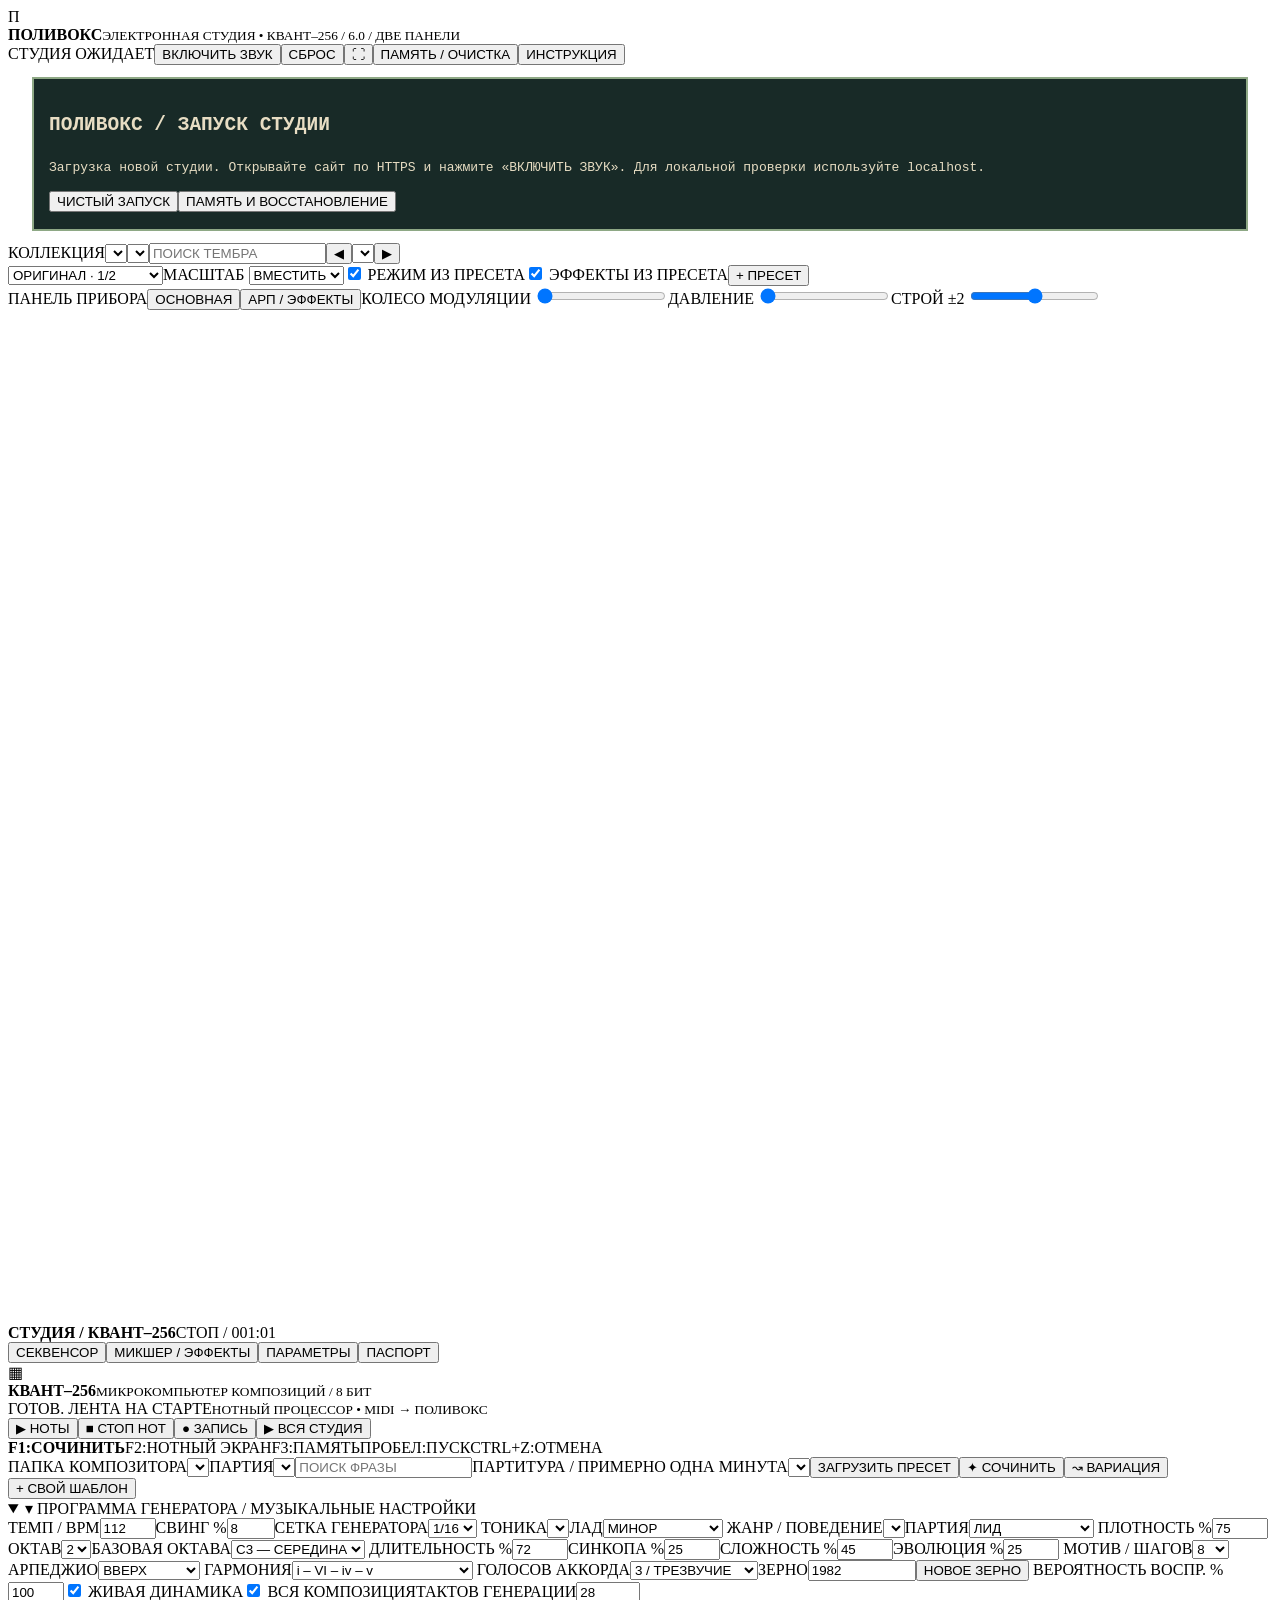
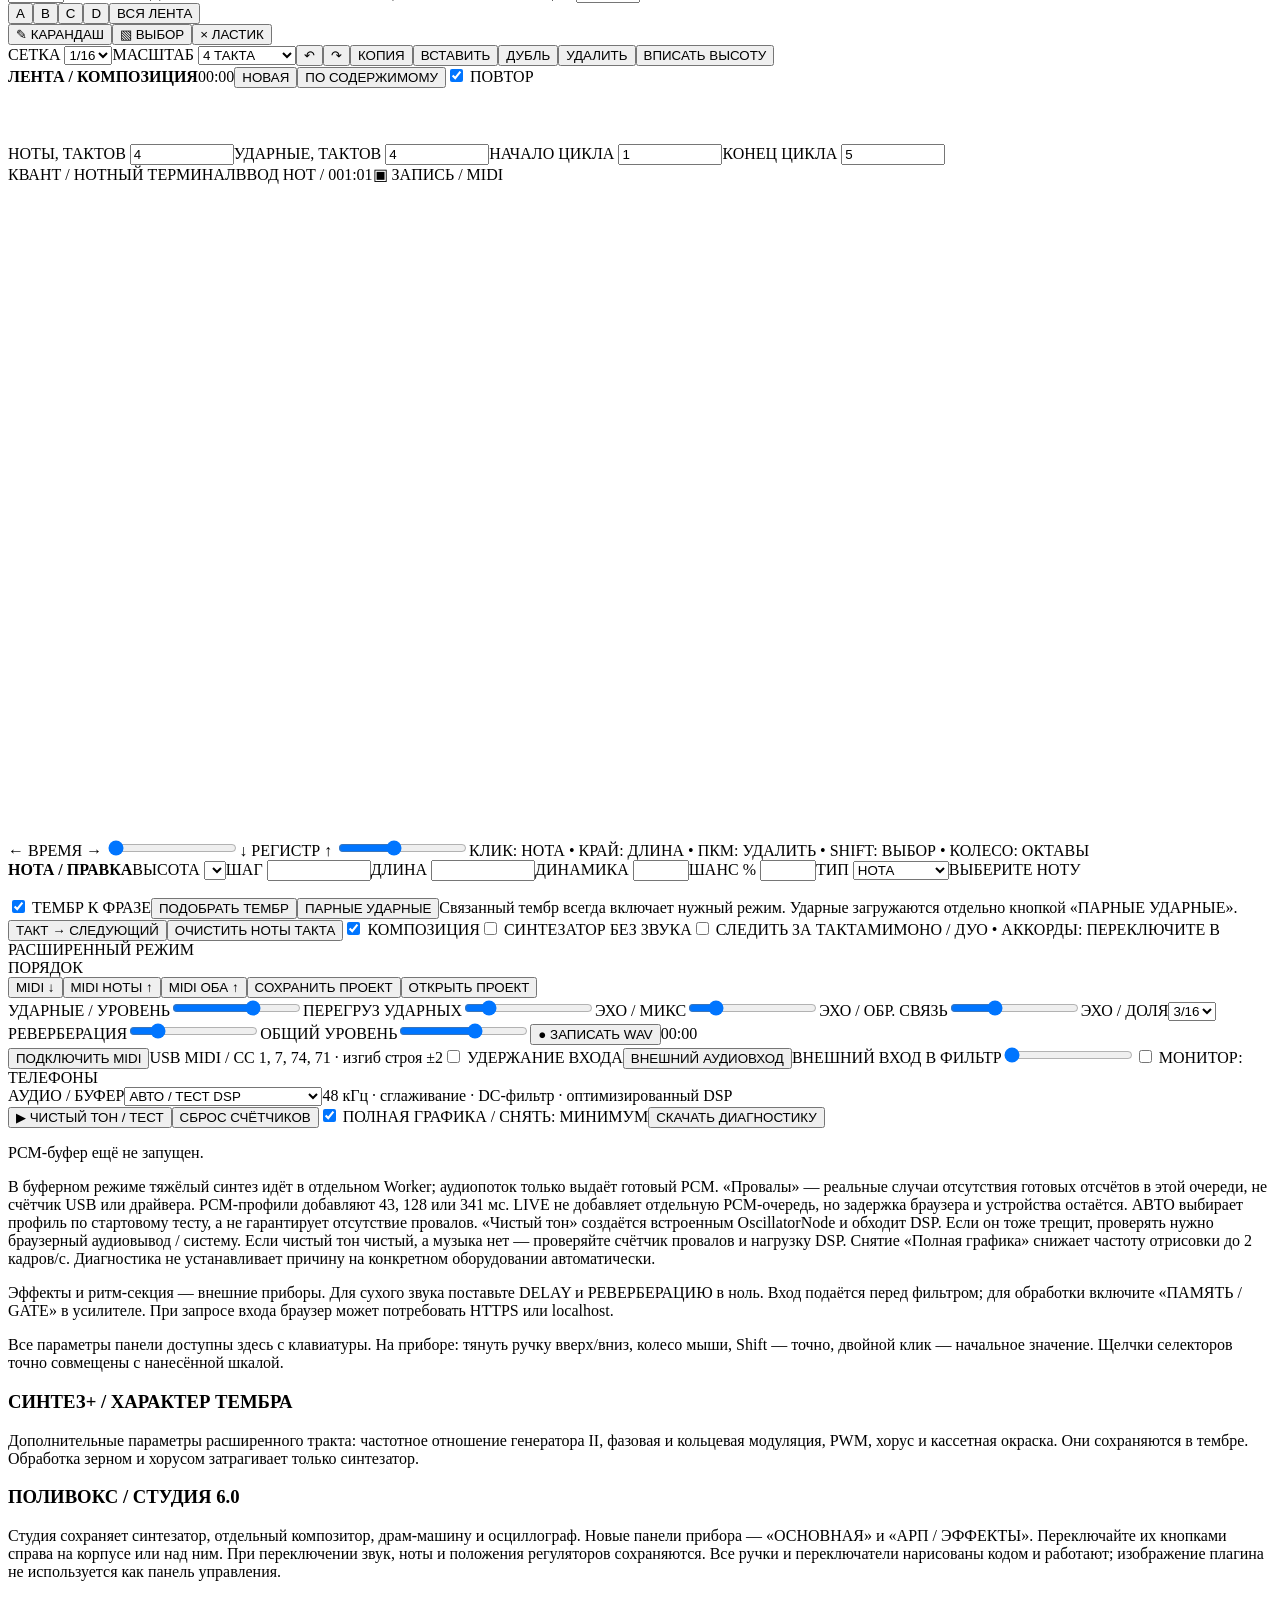
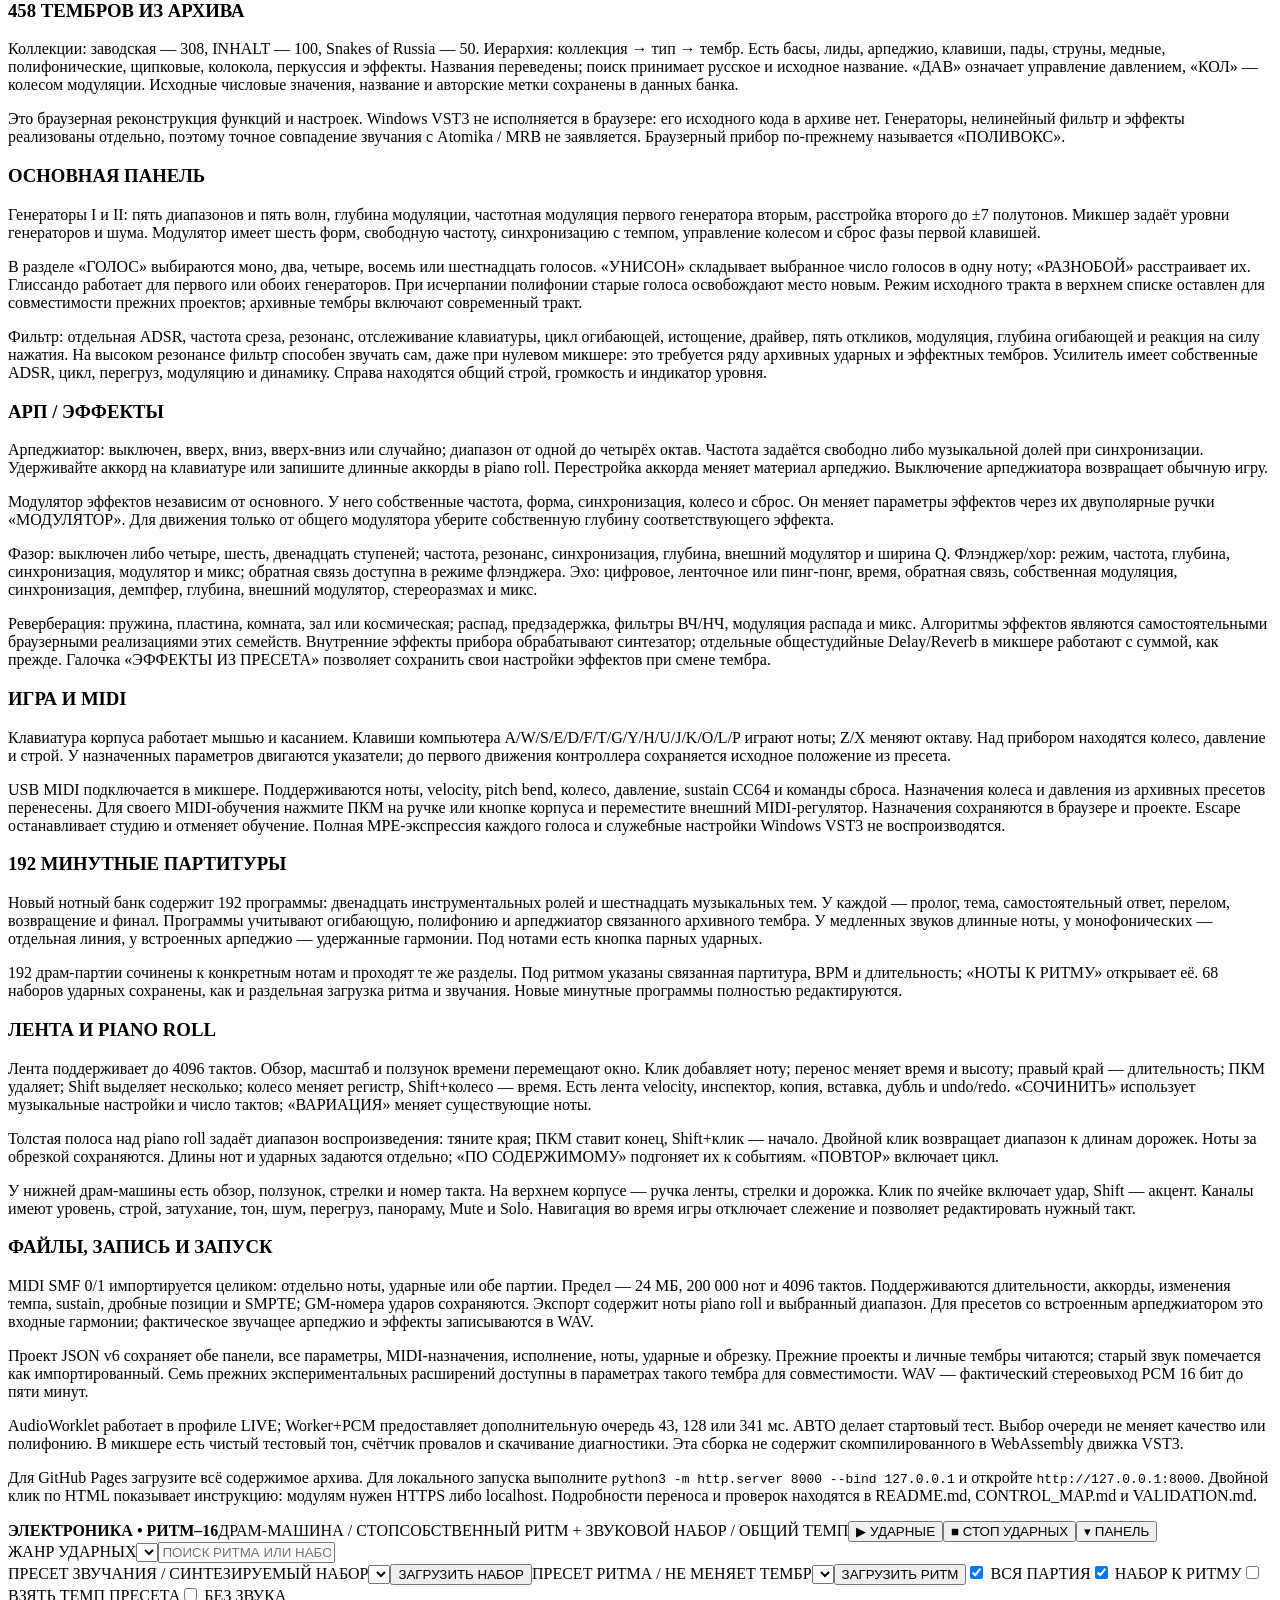
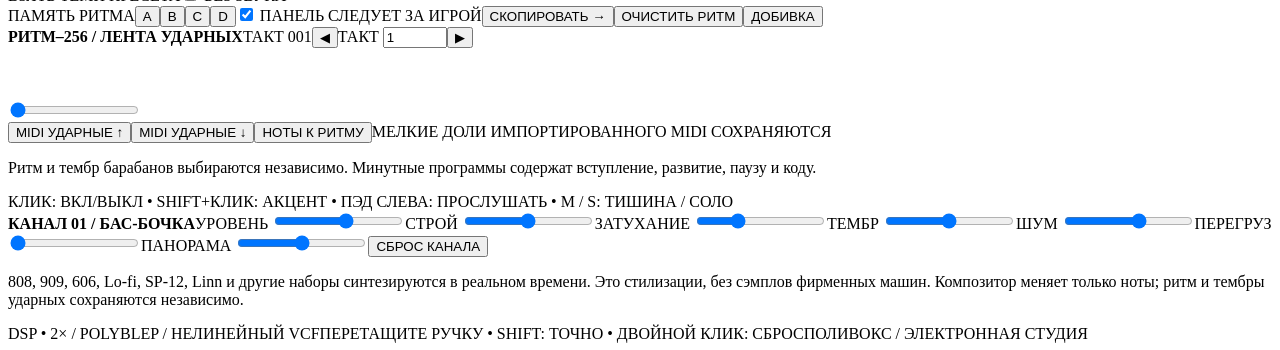
==== commit 21e9ce8d: "Change 'Hello World' to 'Goodbye World'" ====
--- a/index.html
+++ b/index.html
@@ -1,87 +1,95 @@
 <!doctype html>
 <html lang="ru"><head><meta charset="utf-8"><meta name="viewport" content="width=device-width,initial-scale=1"><title>ПОЛИВОКС • Электронная студия</title>
-<link rel="stylesheet" href="assets/studio.css?v=5.0.0"><link rel="icon" href="data:,">
+<link rel="stylesheet" href="assets/studio.css?v=6.0.0"><link rel="icon" href="data:,">
 <!-- Превью ссылки в Discord, Telegram и социальных сетях -->
 <meta property="og:type" content="website">
 <meta property="og:site_name" content="Polivoks Studio">
 <meta property="og:locale" content="ru_RU">
-<meta property="og:title" content="Polivoks Studio — Analog Synthesizer">
-<meta property="og:description" content="Легендарный аналоговый синтезатор Поливокс прямо в браузере. Синтезатор, драм-машина, секвенсор и пресеты.">
+<meta property="og:title" content="ПОЛИВОКС — Электронная студия">
+<meta property="og:description" content="Пиксельная музыкальная студия: 458 тембров, две панели синтеза, композитор, драм-машина и осциллограф.">
 <meta property="og:url" content="https://Starsclub1999.github.io/polivoks-studio/">
 <meta property="og:image" content="https://Starsclub1999.github.io/polivoks-studio/preview.png">
-<meta property="og:image:width" content="1280">
-<meta property="og:image:height" content="630">
+<meta property="og:image:width" content="2240">
+<meta property="og:image:height" content="1010">
 <meta property="og:image:alt" content="Polivoks Studio — электронная студия и аналоговый синтезатор">
 
 <!-- Крупная карточка для X / Twitter -->
 <meta name="twitter:card" content="summary_large_image">
-<meta name="twitter:title" content="Polivoks Studio — Analog Synthesizer">
-<meta name="twitter:description" content="Play the legendary Polivoks synthesizer online: drum machine, sequencer and presets.">
+<meta name="twitter:title" content="ПОЛИВОКС — Электронная студия">
+<meta name="twitter:description" content="Пиксельная музыкальная студия: 458 тембров, композитор, драм-машина и осциллограф.">
 <meta name="twitter:image" content="https://Starsclub1999.github.io/polivoks-studio/preview.png">
 </head><body class="booting">
-<header><div class="brand"><span class="emblem">П</span><div><strong>ПОЛИВОКС</strong><small>ЭЛЕКТРОННАЯ СТУДИЯ • КВАНТ–256 / 5.0 ARRANGER</small></div></div><div class="toptools"><span id="status"><i class="led" id="audioLed"></i>СТУДИЯ ОЖИДАЕТ</span><button class="accent" id="power">ВКЛЮЧИТЬ ЗВУК</button><button id="panic" class="red" title="Остановить всё: Escape">СБРОС</button><button id="full" title="Полный экран">⛶</button><button id="storageBtn">ПАМЯТЬ / ОЧИСТКА</button><button id="helpBtn">ИНСТРУКЦИЯ</button></div></header><section id="bootPanel" role="status" style="margin:12px 24px;padding:15px;border:2px solid #8ea885;background:#182a27;color:#e7ddc3;font-family:monospace;line-height:1.6"><h2>ПОЛИВОКС / ЗАПУСК СТУДИИ</h2><p id="bootMessage">Загрузка Soundbook 5.0. Открывайте сайт по HTTPS и нажмите «ВКЛЮЧИТЬ ЗВУК». Для локальной проверки используйте localhost.</p><div id="bootDetail"></div><div id="bootActions"><button id="safeStart">ЧИСТЫЙ ЗАПУСК</button><button id="memoryOpen">ПАМЯТЬ И ВОССТАНОВЛЕНИЕ</button></div><noscript><p>Для студии необходимо включить JavaScript.</p></noscript></section>
-<div class="presetbar"><label>ЖАНР / АВТОР</label><select id="category"></select><select id="presetType" aria-label="Тип тембра"></select><input id="presetSearch" type="text" placeholder="ПОИСК ТЕМБРА" aria-label="Поиск пресетов"><button id="prev">◀</button><select id="preset" aria-label="Пресет синтезатора"></select><button id="next">▶</button><span id="patchdesc"></span><div class="sep"></div><select id="engineMode" title="Оригинальный Поливокс или расширения панели"><option value="original">ОРИГИНАЛ · 1/2</option><option value="extended">РАСШИРЕННЫЙ · 16</option></select><label>МАСШТАБ <select id="zoom"><option value="fit">ВМЕСТИТЬ</option><option value="0.7">70%</option><option value="0.85">85%</option><option value="1">100%</option><option value="1.25">125%</option></select></label><label class="preset-follow"><input id="followPresetMode" type="checkbox" checked> РЕЖИМ ИЗ ПРЕСЕТА</label><label class="preset-follow"><input id="followPresetFX" type="checkbox" checked> FX ИЗ ПРЕСЕТА</label><button id="savePatch">+ ПРЕСЕТ</button></div>
+<header><div class="brand"><span class="emblem">П</span><div><strong>ПОЛИВОКС</strong><small>ЭЛЕКТРОННАЯ СТУДИЯ • КВАНТ–256 / 6.0 / ДВЕ ПАНЕЛИ</small></div></div><div class="toptools"><span id="status"><i class="led" id="audioLed"></i>СТУДИЯ ОЖИДАЕТ</span><button class="accent" id="power">ВКЛЮЧИТЬ ЗВУК</button><button id="panic" class="red" title="Остановить всё: Escape">СБРОС</button><button id="full" title="Полный экран">⛶</button><button id="storageBtn">ПАМЯТЬ / ОЧИСТКА</button><button id="helpBtn">ИНСТРУКЦИЯ</button></div></header><section id="bootPanel" role="status" style="margin:12px 24px;padding:15px;border:2px solid #8ea885;background:#182a27;color:#e7ddc3;font-family:monospace;line-height:1.6"><h2>ПОЛИВОКС / ЗАПУСК СТУДИИ</h2><p id="bootMessage">Загрузка новой студии. Открывайте сайт по HTTPS и нажмите «ВКЛЮЧИТЬ ЗВУК». Для локальной проверки используйте localhost.</p><div id="bootDetail"></div><div id="bootActions"><button id="safeStart">ЧИСТЫЙ ЗАПУСК</button><button id="memoryOpen">ПАМЯТЬ И ВОССТАНОВЛЕНИЕ</button></div><noscript><p>Для студии необходимо включить JavaScript.</p></noscript></section>
+<div class="presetbar"><label>КОЛЛЕКЦИЯ</label><select id="category"></select><select id="presetType" aria-label="Тип тембра"></select><input id="presetSearch" type="text" placeholder="ПОИСК ТЕМБРА" aria-label="Поиск пресетов"><button id="prev">◀</button><select id="preset" aria-label="Пресет синтезатора"></select><button id="next">▶</button><span id="patchdesc"></span><div class="sep"></div><select id="engineMode" title="Оригинальный Поливокс или расширения панели"><option value="original">ОРИГИНАЛ · 1/2</option><option value="extended">РАСШИРЕННЫЙ · 16</option></select><label>МАСШТАБ <select id="zoom"><option value="fit">ВМЕСТИТЬ</option><option value="0.7">70%</option><option value="0.85">85%</option><option value="1">100%</option><option value="1.25">125%</option></select></label><label class="preset-follow"><input id="followPresetMode" type="checkbox" checked> РЕЖИМ ИЗ ПРЕСЕТА</label><label class="preset-follow"><input id="followPresetFX" type="checkbox" checked> ЭФФЕКТЫ ИЗ ПРЕСЕТА</label><button id="savePatch">+ ПРЕСЕТ</button></div>
 <div class="type-submenu"><div id="typeMenu" style="display:contents"></div><span id="presetCount" class="count"></span></div>
-<div class="stage-shell" id="stageShell"><div class="stage-wrap" id="stageWrap"><canvas id="stage" width="2240" height="1010" tabindex="0" aria-label="Поливокс, секвенсор и осциллограф. Управление мышью, касанием и клавишами. Доступные ползунки — во вкладке Параметры."></canvas></div></div><div id="valueTip"></div>
-<section class="workspace" id="mainWorkspace"><div class="racktitle"><strong>СТУДИЯ / КВАНТ–256</strong><span class="readout" id="position">СТОП / 001:01</span><div class="tabs"><button data-tab="sequencer" class="on">СЕКВЕНСОР</button><button data-tab="mixer">МИКШЕР / FX</button><button data-tab="params">ПАРАМЕТРЫ</button><button data-tab="manual">ПАСПОРТ</button></div></div>
+<div class="panel-toolbar"><span>ПАНЕЛЬ ПРИБОРА</span><button class="on" data-panel="main">ОСНОВНАЯ</button><button data-panel="fx">АРП / ЭФФЕКТЫ</button><label>КОЛЕСО МОДУЛЯЦИИ <input id="performanceWheel" type="range" min="0" max="1" step=".001" value="0"></label><label>ДАВЛЕНИЕ <input id="performancePressure" type="range" min="0" max="1" step=".001" value="0"></label><label>СТРОЙ ±2 <input id="performanceBend" type="range" min="-1" max="1" step=".001" value="0"></label></div><div class="stage-shell" id="stageShell"><div class="stage-wrap" id="stageWrap"><canvas id="stage" width="2240" height="1010" tabindex="0" aria-label="Поливокс, секвенсор и осциллограф. Управление мышью, касанием и клавишами. Доступные ползунки — во вкладке Параметры."></canvas></div></div><div id="valueTip"></div>
+<section class="workspace" id="mainWorkspace"><div class="racktitle"><strong>СТУДИЯ / КВАНТ–256</strong><span class="readout" id="position">СТОП / 001:01</span><div class="tabs"><button data-tab="sequencer" class="on">СЕКВЕНСОР</button><button data-tab="mixer">МИКШЕР / ЭФФЕКТЫ</button><button data-tab="params">ПАРАМЕТРЫ</button><button data-tab="manual">ПАСПОРТ</button></div></div>
 <div class="rackbody" id="sequencer">
  <div class="computer-bezel"><span class="rack-screw tl"></span><span class="rack-screw tr"></span><span class="rack-screw bl"></span><span class="rack-screw br"></span>
- <div class="computer-head"><div class="computer-mark"><span>▦</span><div><b>КВАНТ–256</b><small>МИКРОКОМПЬЮТЕР КОМПОЗИЦИЙ / 8 BIT MUSIC SYSTEM</small></div></div><div class="vfd"><span id="compDisplay">READY. LONG TAPE</span><small>NOTE PROCESSOR • MIDI OUT → ПОЛИВОКС</small></div><div class="transport"><button id="play" class="accent">▶ НОТЫ</button><button id="stop">■ СТОП НОТ</button><button id="liveRec">● ЗАПИСЬ</button><button id="playAll">▶ ВСЯ СТУДИЯ</button></div></div>
- <div class="computer-menu"><b>F1:COMPOSE</b><span>F2:PIANO ROLL</span><span>F3:MEMORY</span><span>SPACE:PLAY</span><span>CTRL+Z:UNDO</span><span id="compCount"></span></div>
+ <div class="computer-head"><div class="computer-mark"><span>▦</span><div><b>КВАНТ–256</b><small>МИКРОКОМПЬЮТЕР КОМПОЗИЦИЙ / 8 БИТ</small></div></div><div class="vfd"><span id="compDisplay">ГОТОВ. ЛЕНТА НА СТАРТЕ</span><small>НОТНЫЙ ПРОЦЕССОР • MIDI → ПОЛИВОКС</small></div><div class="transport"><button id="play" class="accent">▶ НОТЫ</button><button id="stop">■ СТОП НОТ</button><button id="liveRec">● ЗАПИСЬ</button><button id="playAll">▶ ВСЯ СТУДИЯ</button></div></div>
+ <div class="computer-menu"><b>F1:СОЧИНИТЬ</b><span>F2:НОТНЫЙ ЭКРАН</span><span>F3:ПАМЯТЬ</span><span>ПРОБЕЛ:ПУСК</span><span>CTRL+Z:ОТМЕНА</span><span id="compCount"></span></div>
  <div class="controls preset-controls"><label class="field"><span>ПАПКА КОМПОЗИТОРА</span><select id="compGenre"></select></label><label class="field"><span>ПАРТИЯ</span><select id="compRoleFilter"></select></label><input id="compSearch" class="book-search" type="text" placeholder="ПОИСК ФРАЗЫ"><label class="field grow"><span>ПАРТИТУРА / ПРИМЕРНО ОДНА МИНУТА</span><select id="compPreset"></select></label><button id="loadComp">ЗАГРУЗИТЬ ПРЕСЕТ</button><button id="generate">✦ СОЧИНИТЬ</button><button id="mutate">↝ ВАРИАЦИЯ</button><button id="saveCompPreset">+ СВОЙ ШАБЛОН</button></div>
  <details class="program-settings" open><summary>▾ ПРОГРАММА ГЕНЕРАТОРА / МУЗЫКАЛЬНЫЕ НАСТРОЙКИ</summary><div class="controls settings-grid">
  <label class="field"><span>ТЕМП / BPM</span><input id="bpm" type="number" min="10" max="600" value="112"></label><label class="field"><span>СВИНГ %</span><input id="swing" type="number" min="0" max="65" value="8"></label><label class="field"><span>СЕТКА ГЕНЕРАТОРА</span><select id="division"><option value="4">1/16</option><option value="2">1/8</option><option value="8">1/32</option><option value="3">1/8T</option></select></label>
  <label class="field"><span>ТОНИКА</span><select id="root"></select></label><label class="field"><span>ЛАД</span><select id="scale"><option value="minor">МИНОР</option><option value="major">МАЖОР</option><option value="phrygian">ФРИГИЙСКИЙ</option><option value="dorian">ДОРИЙСКИЙ</option><option value="harmonic">ГАРМ. МИНОР</option><option value="pentatonic">ПЕНТАТОНИКА</option><option value="chromatic">ХРОМАТИКА</option><option value="lydian">ЛИДИЙСКИЙ</option><option value="blues">БЛЮЗ</option><option value="whole">ЦЕЛОТОННЫЙ</option></select></label>
- <label class="field"><span>ЖАНР / ПОВЕДЕНИЕ</span><select id="genStyle"></select></label><label class="field"><span>ПАРТИЯ</span><select id="compRole"><option value="bass">BASS</option><option value="lead" selected>LEAD</option><option value="arp">ARP</option><option value="pad">PAD / АККОРДЫ</option><option value="bell">BELL</option><option value="drone">DRONE</option><option value="keys">KEYS</option><option value="pluck">PLUCK</option><option value="fx">FX</option><option value="amp">AMP</option></select></label>
+ <label class="field"><span>ЖАНР / ПОВЕДЕНИЕ</span><select id="genStyle"></select></label><label class="field"><span>ПАРТИЯ</span><select id="compRole"><option value="bass">БАС</option><option value="lead" selected>ЛИД</option><option value="arp">АРПЕДЖИО</option><option value="pad">ПАД / АККОРДЫ</option><option value="bell">КОЛОКОЛ</option><option value="drone">ДРОН</option><option value="keys">КЛАВИШИ</option><option value="pluck">ЩИПКОВЫЙ</option><option value="fx">ЭФФЕКТ</option><option value="amp">ПЕРКУССИЯ</option><option value="brass">МЕДНЫЕ</option><option value="strings">СТРУННЫЕ</option><option value="poly">ПОЛИФОНИЯ</option></select></label>
  <label class="field"><span>ПЛОТНОСТЬ %</span><input id="density" type="number" min="5" max="100" value="75"></label><label class="field"><span>ОКТАВ</span><select id="octaves"><option>1</option><option selected>2</option><option>3</option></select></label><label class="field"><span>БАЗОВАЯ ОКТАВА</span><select id="baseOct"><option value="2">C2 — НИЗ</option><option value="3" selected>C3 — СЕРЕДИНА</option><option value="4">C4 — ВЕРХ</option></select></label>
  <label class="field"><span>ДЛИТЕЛЬНОСТЬ %</span><input id="compGate" type="number" min="10" max="190" value="72"></label><label class="field"><span>СИНКОПА %</span><input id="syncopation" type="number" min="0" max="100" value="25"></label><label class="field"><span>СЛОЖНОСТЬ %</span><input id="complexity" type="number" min="0" max="100" value="45"></label><label class="field"><span>ЭВОЛЮЦИЯ %</span><input id="evolution" type="number" min="0" max="100" value="25"></label>
  <label class="field"><span>МОТИВ / ШАГОВ</span><select id="motifLen"><option>4</option><option selected>8</option><option>16</option></select></label><label class="field"><span>АРПЕДЖИО</span><select id="arpMode"><option value="up">ВВЕРХ</option><option value="down">ВНИЗ</option><option value="pendulum">МАЯТНИК</option><option value="random">СЛУЧАЙНО</option><option value="ordered">ПО МОТИВУ</option></select></label>
  <label class="field"><span>ГАРМОНИЯ</span><select id="progression"><option value="0,5,3,4">i – VI – iv – v</option><option value="0,3,5,4">i – iv – VI – v</option><option value="0,6,5,6">i – VII – VI – VII</option><option value="0,0,3,4">i – i – iv – v</option><option value="0,1,0,3">i – II – i – iv</option><option value="0,4,5,3">I – V – vi – IV</option><option value="0,0,0,0">ПЕДАЛЬ / ОДИН АККОРД</option></select></label>
- <label class="field"><span>ГОЛОСОВ АККОРДА</span><select id="voicing"><option value="1">1 / МОНО</option><option value="2">2 / ДУЭТ</option><option value="3" selected>3 / ТРЕЗВУЧИЕ</option><option value="4">4 / СЕПТАККОРД</option></select></label><label class="field"><span>SEED</span><input id="compSeed" type="number" min="1" max="999999" value="1982" style="width:100px"></label><button id="newSeed">НОВЫЙ SEED</button>
+ <label class="field"><span>ГОЛОСОВ АККОРДА</span><select id="voicing"><option value="1">1 / МОНО</option><option value="2">2 / ДУЭТ</option><option value="3" selected>3 / ТРЕЗВУЧИЕ</option><option value="4">4 / СЕПТАККОРД</option></select></label><label class="field"><span>ЗЕРНО</span><input id="compSeed" type="number" min="1" max="999999" value="1982" style="width:100px"></label><button id="newSeed">НОВОЕ ЗЕРНО</button>
  <label class="field"><span>ВЕРОЯТНОСТЬ ВОСПР. %</span><input id="probability" type="number" min="0" max="100" value="100"></label><label><input id="human" type="checkbox" checked> ЖИВАЯ ДИНАМИКА</label><label><input id="generateAll" type="checkbox" checked> ВСЯ КОМПОЗИЦИЯ</label><label class="field"><span>ТАКТОВ ГЕНЕРАЦИИ</span><input id="generateBars" type="number" min="1" max="4096" value="28"></label>
  </div></details>
  <div class="roll-toolbar"><div><button class="bank on" data-bank="0">A</button><button class="bank" data-bank="1">B</button><button class="bank" data-bank="2">C</button><button class="bank" data-bank="3">D</button><button id="rollAll">ВСЯ ЛЕНТА</button></div><div><button id="toolDraw" class="on" title="Рисовать ноты">✎ КАРАНДАШ</button><button id="toolSelect" title="Выделять ноты">▧ ВЫБОР</button><button id="toolErase">× ЛАСТИК</button></div><label>СЕТКА <select id="rollSnap"><option value="1">1/16</option><option value=".5">1/32</option><option value=".25">1/64</option><option value="2">1/8</option><option value="4">1/4</option></select></label><label>МАСШТАБ <select id="rollSpan"><option value="64">4 ТАКТА</option><option value="128">8 ТАКТОВ</option><option value="256">16 ТАКТОВ</option><option value="512">32 ТАКТА</option><option value="all">ВСЯ ЛЕНТА</option><option value="32">2 ТАКТА</option><option value="16">1 ТАКТ</option><option value="8">½ ТАКТА</option></select></label><button id="undoRoll">↶</button><button id="redoRoll">↷</button><button id="copyNotes">КОПИЯ</button><button id="pasteNotes">ВСТАВИТЬ</button><button id="duplicateNotes">ДУБЛЬ</button><button id="deleteNotes">УДАЛИТЬ</button><button id="fitNotes">ВПИСАТЬ ВЫСОТУ</button></div>
-<div class="timeline-console"><div class="timeline-top"><b>ЛЕНТА / ARRANGEMENT</b><output id="timelineReadout">00:00</output><button id="newComposition">НОВАЯ</button><button id="fitSong">ПО СОДЕРЖИМОМУ</button><label><input id="timelineLoop" type="checkbox" checked> ПОВТОР</label></div><canvas id="songOverview" width="1600" height="52" tabindex="0" aria-label="Обзор всей партитуры; перетаскивание перемещает окно редактора"></canvas><div class="timeline-lengths"><label>НОТЫ, ТАКТОВ <input id="noteLength" type="number" min=".0625" max="4096" step=".0625" value="4"></label><label>УДАРНЫЕ, ТАКТОВ <input id="drumLength" type="number" min=".0625" max="4096" step=".0625" value="4"></label><label>НАЧАЛО ЦИКЛА <input id="loopFrom" type="number" min="1" max="4096.99" step=".0625" value="1"></label><label>КОНЕЦ ЦИКЛА <input id="loopTo" type="number" min="1.0625" max="4097" step=".0625" value="5"></label></div></div>
- <div class="crt-frame"><div class="crt-caption"><span>КВАНТ GRAPHIC NOTE TERMINAL</span><span id="rollReadout">INSERT NOTE / 001:01</span><span>▣ REC / MIDI</span></div><canvas id="timelineRuler" width="1600" height="76" tabindex="0" aria-label="Толстая полоса длины: тянуть левый или правый край для обрезки диапазона воспроизведения"></canvas><div class="roll-screen" id="rollScreen"><canvas id="pianoRoll" width="1600" height="570" tabindex="0" aria-label="Редактор нот piano roll: клик — добавить, перетащить — двигать, правый край — длина, правая кнопка — удалить"></canvas><div id="rollHead"></div></div><div class="crt-nav"><label>← ВРЕМЯ → <input type="range" id="rollScroll" min="0" max="0" step="1" value="0"></label><label>↓ РЕГИСТР ↑ <input type="range" id="pitchScroll" min="31" max="127" step="1" value="72"></label><span>КЛИК: НОТА • КРАЙ: ДЛИНА • ПКМ: УДАЛИТЬ • SHIFT: ВЫБОР • КОЛЕСО: ОКТАВЫ</span></div></div>
- <div class="note-inspector"><b>НОТА / EDIT</b><label>ВЫСОТА <select id="editPitch"></select></label><label>ШАГ <input id="editStart" type="number" min="0" max="65535.875" step=".25"></label><label>ДЛИНА <input id="editDuration" type="number" min=".001" max="65536" step=".25"></label><label>VELOCITY <input id="editVelocity" type="number" min="1" max="100"></label><label>ШАНС % <input id="editChance" type="number" min="0" max="100"></label><label>ТИП <select id="editMode"><option value="0">НОТА</option><option value="1">АКЦЕНТ</option><option value="2">СЛАЙД</option><option value="3">2 ПОВТОРА</option><option value="4">3 ПОВТОРА</option></select></label><span id="selectionInfo">ВЫБЕРИТЕ НОТУ</span></div>
- <p id="composerHint" class="book-hint"></p><div class="controls"><label><input id="linkComposerSound" type="checkbox" checked> ТЕМБР К ФРАЗЕ</label><button id="soundForPhrase">ПОДОБРАТЬ ТЕМБР</button><button id="loadMatchedDrums">ПАРНЫЕ УДАРНЫЕ</button><span class="readout">Связанный тембр всегда включает нужный режим. Ударные загружаются отдельно кнопкой «ПАРНЫЕ УДАРНЫЕ».</span></div><div class="controls"><button id="copyBank">ТАКТ → СЛЕДУЮЩИЙ</button><button id="clearBank">ОЧИСТИТЬ НОТЫ ТАКТА</button><label><input id="songMode" type="checkbox" checked> КОМПОЗИЦИЯ</label><label><input id="synthMute" type="checkbox"> MUTE СИНТЕЗАТОРА</label><label><input id="follow" type="checkbox"> СЛЕДИТЬ ЗА ТАКТАМИ</label><span id="polyHint" class="readout">МОНО / ДУО • АККОРДЫ: ПЕРЕКЛЮЧИТЕ В РАСШИРЕННЫЙ РЕЖИМ</span></div>
+<div class="timeline-console"><div class="timeline-top"><b>ЛЕНТА / КОМПОЗИЦИЯ</b><output id="timelineReadout">00:00</output><button id="newComposition">НОВАЯ</button><button id="fitSong">ПО СОДЕРЖИМОМУ</button><label><input id="timelineLoop" type="checkbox" checked> ПОВТОР</label></div><canvas id="songOverview" width="1600" height="52" tabindex="0" aria-label="Обзор всей партитуры; перетаскивание перемещает окно редактора"></canvas><div class="timeline-lengths"><label>НОТЫ, ТАКТОВ <input id="noteLength" type="number" min=".0625" max="4096" step=".0625" value="4"></label><label>УДАРНЫЕ, ТАКТОВ <input id="drumLength" type="number" min=".0625" max="4096" step=".0625" value="4"></label><label>НАЧАЛО ЦИКЛА <input id="loopFrom" type="number" min="1" max="4096.99" step=".0625" value="1"></label><label>КОНЕЦ ЦИКЛА <input id="loopTo" type="number" min="1.0625" max="4097" step=".0625" value="5"></label></div></div>
+ <div class="crt-frame"><div class="crt-caption"><span>КВАНТ / НОТНЫЙ ТЕРМИНАЛ</span><span id="rollReadout">ВВОД НОТ / 001:01</span><span>▣ ЗАПИСЬ / MIDI</span></div><canvas id="timelineRuler" width="1600" height="76" tabindex="0" aria-label="Толстая полоса длины: тянуть левый или правый край для обрезки диапазона воспроизведения"></canvas><div class="roll-screen" id="rollScreen"><canvas id="pianoRoll" width="1600" height="570" tabindex="0" aria-label="Редактор нот piano roll: клик — добавить, перетащить — двигать, правый край — длина, правая кнопка — удалить"></canvas><div id="rollHead"></div></div><div class="crt-nav"><label>← ВРЕМЯ → <input type="range" id="rollScroll" min="0" max="0" step="1" value="0"></label><label>↓ РЕГИСТР ↑ <input type="range" id="pitchScroll" min="31" max="127" step="1" value="72"></label><span>КЛИК: НОТА • КРАЙ: ДЛИНА • ПКМ: УДАЛИТЬ • SHIFT: ВЫБОР • КОЛЕСО: ОКТАВЫ</span></div></div>
+ <div class="note-inspector"><b>НОТА / ПРАВКА</b><label>ВЫСОТА <select id="editPitch"></select></label><label>ШАГ <input id="editStart" type="number" min="0" max="65535.875" step=".25"></label><label>ДЛИНА <input id="editDuration" type="number" min=".001" max="65536" step=".25"></label><label>ДИНАМИКА <input id="editVelocity" type="number" min="1" max="100"></label><label>ШАНС % <input id="editChance" type="number" min="0" max="100"></label><label>ТИП <select id="editMode"><option value="0">НОТА</option><option value="1">АКЦЕНТ</option><option value="2">СЛАЙД</option><option value="3">2 ПОВТОРА</option><option value="4">3 ПОВТОРА</option></select></label><span id="selectionInfo">ВЫБЕРИТЕ НОТУ</span></div>
+ <p id="composerHint" class="book-hint"></p><div class="controls"><label><input id="linkComposerSound" type="checkbox" checked> ТЕМБР К ФРАЗЕ</label><button id="soundForPhrase">ПОДОБРАТЬ ТЕМБР</button><button id="loadMatchedDrums">ПАРНЫЕ УДАРНЫЕ</button><span class="readout">Связанный тембр всегда включает нужный режим. Ударные загружаются отдельно кнопкой «ПАРНЫЕ УДАРНЫЕ».</span></div><div class="controls"><button id="copyBank">ТАКТ → СЛЕДУЮЩИЙ</button><button id="clearBank">ОЧИСТИТЬ НОТЫ ТАКТА</button><label><input id="songMode" type="checkbox" checked> КОМПОЗИЦИЯ</label><label><input id="synthMute" type="checkbox"> СИНТЕЗАТОР БЕЗ ЗВУКА</label><label><input id="follow" type="checkbox"> СЛЕДИТЬ ЗА ТАКТАМИ</label><span id="polyHint" class="readout">МОНО / ДУО • АККОРДЫ: ПЕРЕКЛЮЧИТЕ В РАСШИРЕННЫЙ РЕЖИМ</span></div>
  <div class="editorfooter"><span>ПОРЯДОК</span><div class="arrange" id="arrange"></div><button id="midiOut">MIDI ↓</button><button id="midiIn">MIDI НОТЫ ↑</button><button id="midiBothIn">MIDI ОБА ↑</button><button id="projectSave">СОХРАНИТЬ ПРОЕКТ</button><button id="projectLoad">ОТКРЫТЬ ПРОЕКТ</button></div>
  </div>
 </div>
 
-<div class="rackbody hidden" id="mixer"><div class="controls"><label class="field"><span>УДАРНЫЕ / LEVEL</span><input type="range" id="drumVolume" min="0" max="1" step=".01" value=".65"></label><label class="field"><span>ПЕРЕГРУЗ УДАРНЫХ</span><input type="range" id="drumDrive" min="0" max="1" step=".01" value=".15"></label><label class="field"><span>DELAY / MIX</span><input type="range" id="delay" min="0" max=".7" step=".01" value=".12"></label><label class="field"><span>DELAY / FEEDBACK</span><input type="range" id="feedback" min="0" max=".85" step=".01" value=".28"></label><label class="field"><span>DELAY / ДОЛЯ</span><select id="delayTime"><option value=".75">3/16</option><option value=".5">1/8</option><option value="1">1/4</option><option value="1.5">3/8</option></select></label><label class="field"><span>РЕВЕРБЕРАЦИЯ</span><input type="range" id="reverb" min="0" max=".65" step=".01" value=".12"></label><label class="field"><span>ОБЩИЙ УРОВЕНЬ</span><input type="range" id="master" min="0" max="1" step=".01" value=".6"></label><button id="rec" class="red">● ЗАПИСАТЬ WAV</button><span class="readout" id="recTime">00:00</span></div><div class="controls"><button id="midiConnect">ПОДКЛЮЧИТЬ MIDI</button><span id="midiStatus" class="readout">USB MIDI / CC 1, 7, 74, 71 · pitch bend ±2</span><button id="external">ВНЕШНИЙ АУДИОВХОД</button><label class="field"><span>ВНЕШНИЙ ВХОД В ФИЛЬТР</span><input type="range" id="externalLevel" min="0" max="1" step=".01" value="0"></label><label><input type="checkbox" id="phones"> МОНИТОР: ТЕЛЕФОНЫ</label></div><div class="audio-options"><label class="field"><span>АУДИО / БУФЕР</span><select id="audioProfile"><option value="auto">АВТО / ТЕСТ DSP</option><option value="direct">LIVE / БЕЗ PCM-ОЧЕРЕДИ</option><option value="live">PCM 43 мс / ИГРА</option><option value="buffered">PCM 128 мс / БЫСТРЕЕ</option><option value="safe">PCM 341 мс / СТАБИЛЬНЕЕ</option></select></label><span class="status-meter"><i id="peakMeter"></i></span><span id="audioDiagnostic" class="readout">48 кГц · сглаживание · DC-фильтр · оптимизированный DSP</span></div><div class="audio-options"><button id="nativeTone">▶ ЧИСТЫЙ ТОН / ТЕСТ</button><button id="resetAudioMeters">СБРОС СЧЁТЧИКОВ</button><label><input id="audioGraphics" type="checkbox" checked> ПОЛНАЯ ГРАФИКА / СНЯТЬ: МИНИМУМ</label><button id="audioReport">СКАЧАТЬ ДИАГНОСТИКУ</button></div><p id="diagnosticReadout" class="readout">PCM-буфер ещё не запущен.</p><p class="readout">В буферном режиме тяжёлый синтез идёт в отдельном Worker; аудиопоток только выдаёт готовый PCM. «Провалы» — реальные случаи отсутствия готовых отсчётов в этой очереди, не счётчик USB или драйвера. PCM-профили добавляют 43, 128 или 341 мс. LIVE не добавляет отдельную PCM-очередь, но задержка браузера и устройства остаётся. АВТО выбирает профиль по стартовому тесту, а не гарантирует отсутствие провалов. «Чистый тон» создаётся встроенным OscillatorNode и обходит DSP. Если он тоже трещит, проверять нужно браузерный аудиовывод / систему. Если чистый тон чистый, а музыка нет — проверяйте счётчик провалов и нагрузку DSP. Снятие «Полная графика» снижает частоту отрисовки до 2 кадров/с. Диагностика не устанавливает причину на конкретном оборудовании автоматически.</p><p class="readout">Эффекты и ритм-секция — внешние приборы. Для сухого звука поставьте DELAY и РЕВЕРБЕРАЦИЮ в ноль. Вход подаётся перед фильтром; для обработки включите «ПАМЯТЬ / GATE» в усилителе. При запросе входа браузер может потребовать HTTPS или localhost.</p></div>
-<div class="rackbody hidden" id="params"><p class="readout">Все параметры панели доступны здесь с клавиатуры. На приборе: тянуть ручку вверх/вниз, колесо мыши, Shift — точно, двойной клик — начальное значение. Щелчки селекторов точно совмещены с нанесённой шкалой.</p><div class="extra-rack"><h3>СИНТЕЗ+ / ХАРАКТЕР ТЕМБРА</h3><p id="extraState" class="readout"></p><div id="extraParams"></div><p class="readout">Дополнительные параметры расширенного тракта: частотное отношение генератора II, фазовая и кольцевая модуляция, PWM, хорус и кассетная окраска. Они сохраняются в тембре. Обработка зерном и хорусом затрагивает только синтезатор.</p></div><div id="paramAccess"></div></div>
-<div class="rackbody hidden" id="manual"><div class="help"><h3>ПОЛИВОКС / LONG TAPE 5.0</h3>
-<p>1700 тембров: 34 жанра, десять типов и по пять вариантов каждого типа. Bass, Lead, ARP, Pad, FX, Bell, Keys, Pluck, Drone и AMP / тональная перкуссия есть в каждом банке. Поиск работает по автору, жанру и названию. Названия отсылают к музыкальным палитрам; это авторские стилизации, а не официальные патчи исполнителей или сэмплы альбомов.</p>
-<p>20 сохранённых тембров используют исходный моно/дуо тракт, 1680 — расширенный. При обычном выборе тембра переключение режима зависит от «РЕЖИМ ИЗ ПРЕСЕТА». При включённом «ТЕМБР К ФРАЗЕ» композитор всегда включает режим, для которого создан связанный патч. Отключите «ТЕМБР К ФРАЗЕ», чтобы сохранить свой звук.</p>
-<h3>КОМПОЗИТОР / МИНУТНЫЕ ПАРТИТУРЫ</h3>
-<p>688 программ: по две примерно минутные партитуры для каждого из десяти типов в каждом жанре и восемь аранжировок тем Баха и Бетховена. Есть вступление, тема A, ответ B, мост, возвращение и кода. Современные именные темы — оригинальные стилизации. Бах BWV 846 и «Ода к радости» — узнаваемые фрагменты произведений в общественном достоянии, в собственной электронной аранжировке.</p>
-<p>«ЗАГРУЗИТЬ ПРЕСЕТ» заменяет ноты и настройки композиции, сохраняя барабаны. «ПАРНЫЕ УДАРНЫЕ» отдельно загружает соответствующий минутный ритм. Его название указано под редактором. «СОЧИНИТЬ» использует жанр, партию, лад, тонику, октаву, гармонию, число голосов, сетку, плотность, синкопу, длину мотива, сложность, эволюцию, длительности и seed. Укажите число тактов; выключите «ВСЯ КОМПОЗИЦИЯ», чтобы редактировать генерацией только выбранный такт. Созданные ноты свободно редактируются.</p>
-<h3>ЛЕНТА, ОБРЕЗКА И PIANO ROLL</h3>
-<p>Линейная лента поддерживает до 4096 тактов. «ВСЯ ЛЕНТА» показывает обзор, «МАСШТАБ» приближает отдельные такты, ползунок времени перемещает окно. Верхняя миниатюра показывает музыкальную форму. Четыре кнопки тактов листаются группами; F3 — следующий такт.</p>
-<p>Толстая полоса над piano roll задаёт общий диапазон воспроизведения: тяните её левый/правый край; ПКМ ставит конец, Shift+клик — начало. Нижняя часть шкалы перемещает позицию. Двойной клик возвращает диапазон к длинам партий. «НОТЫ, ТАКТОВ» и «УДАРНЫЕ, ТАКТОВ» отдельно меняют конец каждого устройства. Ноты за пределами обрезки сохраняются и снова доступны при удлинении. «ПО СОДЕРЖИМОМУ» подгоняет концы к событиям. «ПОВТОР» включает цикл; без него транспорт останавливается в конце. Без «КОМПОЗИЦИЯ» повторяется выбранный такт.</p>
-<p>Клик — добавить ноту; перетаскивание — время/высота; правый край — длина; ПКМ — удалить; Shift — множественный выбор; колесо — регистр, Shift+колесо — время, Alt — точная сетка 1/128. Есть инструменты выделения, копия, вставка, дубль, undo/redo и инспектор. Ctrl+A/C/V/D/Z, Delete и стрелки работают в редакторе. Лента velocity меняет силу выбранных нот. Типы: обычная, акцент, слайд, два/три повтора. «ЗАПИСЬ» переносит живую игру в ноты.</p>
-<h3>ДРАМ-МАШИНА / ПАРНЫЕ АРАНЖИРОВКИ</h3>
-<p>68 звуковых наборов и 688 минутных партий. У каждого ритма указаны связанная партитура, родной BPM и длительность; «НОТЫ К РИТМУ» открывает именно её. 808, 909, lo-fi, кассетные, металлические, деревянные и другие наборы синтезируются без сэмплов оригинальных машин. «НАБОР К РИТМУ» загружает рекомендованное звучание; отключите, чтобы оставить свой набор. «ВЗЯТЬ ТЕМП ПРЕСЕТА» отдельно разрешает смену общего темпа.</p>
-<p>«ВСЯ ПАРТИЯ» загружает весь ритм, иначе — только выбранный такт. В нижнем редакторе есть обзор, ползунок, стрелки и ввод номера такта. На верхнем корпусе — ручка «ЛЕНТА / ТАКТ», стрелки и миниатюрная дорожка. Навигация во время игры выключает слежение, позволяя редактировать нужный такт; галочка возвращает его. Клик по ячейке включает/выключает удар, Shift — акцент. Копия такта сохраняет и дробные MIDI-удары. Редактирование одной ячейки заменяет только удары данного канала в этой шестнадцатой.</p>
-<p>Семь каналов имеют уровень, строй, затухание, тон, шум, перегруз, панораму, Mute и Solo. Ноты синтезатора и ритм загружаются независимо; темп общий, транспорт каждого устройства можно включать отдельно.</p>
-<h3>MIDI, ПРОЕКТЫ И ЗАПИСЬ</h3>
-<p>«MIDI НОТЫ ↑», «MIDI УДАРНЫЕ ↑» и «MIDI ОБА ↑» импортируют стандартные SMF 0/1 целиком, включая произведения длиннее минуты. Предел — 4096 тактов, 200 000 нот, 24 МБ MIDI. Поддерживаются аккорды, MIDI 0–127, длительности, каналы, карта темпа, педаль sustain, дробные позиции и SMPTE. Канал 10 считается ударными; при отдельном импорте ударных из файла без канала 10 используются все ноты. GM-номера сохраняются, звучание отображается на семь каналов машины. SysEx, тембры внешних инструментов и автоматизация CC, кроме sustain/all-notes-off, не переносятся.</p>
-<p>MIDI-экспорт сохраняет выбранный диапазон, карту темпа, swing, акценты и повторы; синтезатор и GM-ударные разделены по трекам. Проект JSON v5 сохраняет всю ленту, скрытые обрезкой события, расширения, тембры, наборы и настройки. Старые проекты читаются; прежний порядок повторяющихся тактов превращается в линейную партитуру. Личные тембры и шаблоны браузера сохраняются.</p>
-<p>WAV записывает реальный стереовыход в PCM 16 бит, до пяти минут. Web MIDI и внешний аудиовход включаются отдельными кнопками. Для обработки входа поднимите его уровень и включите «ПАМЯТЬ» на усилителе. «ПАМЯТЬ / ОЧИСТКА» позволяет скачать резервную копию и управлять сохранённой сессией.</p>
-<h3>АУДИО И ЗАПУСК</h3>
-<p>LIVE исполняет DSP в AudioWorklet без отдельной PCM-очереди. PCM 43 / 128 / 341 мс переносит синтез в Worker и добавляет соответствующий запас аудио. АВТО выбирает профиль по стартовому тесту; большой буфер не ускоряет вычисления. Все банки — данные, одновременно звучат только активные голоса. Длинные партитуры разворачиваются при выборе, а не в фоне. «ЧИСТЫЙ ТОН», счётчик провалов и JSON-диагностика находятся в микшере. Физическая задержка аудиоинтерфейса зависит от системы.</p>
-<p>Сайт запускается на HTTPS или localhost. Для GitHub Pages загрузите всё содержимое архива в корень опубликованной папки. Для локального запуска: <code>python3 -m http.server 8000 --bind 127.0.0.1</code>, затем откройте <code>http://127.0.0.1:8000</code>. Двойной клик по HTML показывает инструкцию: AudioWorklet и Worker требуют подходящий origin. Папки audio, js и assets должны оставаться рядом с index.html.</p>
-<p>Модель Поливокса приближённая; совпадение с конкретным физическим экземпляром измерениями не подтверждалось. Подробности, устройство банка и результаты проверок включены в README.md, SOUND_DESIGN.md и VALIDATION.md.</p>
+<div class="rackbody hidden" id="mixer"><div class="controls"><label class="field"><span>УДАРНЫЕ / УРОВЕНЬ</span><input type="range" id="drumVolume" min="0" max="1" step=".01" value=".65"></label><label class="field"><span>ПЕРЕГРУЗ УДАРНЫХ</span><input type="range" id="drumDrive" min="0" max="1" step=".01" value=".15"></label><label class="field"><span>ЭХО / МИКС</span><input type="range" id="delay" min="0" max=".7" step=".01" value=".12"></label><label class="field"><span>ЭХО / ОБР. СВЯЗЬ</span><input type="range" id="feedback" min="0" max=".85" step=".01" value=".28"></label><label class="field"><span>ЭХО / ДОЛЯ</span><select id="delayTime"><option value=".75">3/16</option><option value=".5">1/8</option><option value="1">1/4</option><option value="1.5">3/8</option></select></label><label class="field"><span>РЕВЕРБЕРАЦИЯ</span><input type="range" id="reverb" min="0" max=".65" step=".01" value=".12"></label><label class="field"><span>ОБЩИЙ УРОВЕНЬ</span><input type="range" id="master" min="0" max="1" step=".01" value=".6"></label><button id="rec" class="red">● ЗАПИСАТЬ WAV</button><span class="readout" id="recTime">00:00</span></div><div class="controls"><button id="midiConnect">ПОДКЛЮЧИТЬ MIDI</button><span id="midiStatus" class="readout">USB MIDI / CC 1, 7, 74, 71 · изгиб строя ±2</span><label><input id="externalHold" type="checkbox"> УДЕРЖАНИЕ ВХОДА</label><button id="external">ВНЕШНИЙ АУДИОВХОД</button><label class="field"><span>ВНЕШНИЙ ВХОД В ФИЛЬТР</span><input type="range" id="externalLevel" min="0" max="1" step=".01" value="0"></label><label><input type="checkbox" id="phones"> МОНИТОР: ТЕЛЕФОНЫ</label></div><div class="audio-options"><label class="field"><span>АУДИО / БУФЕР</span><select id="audioProfile"><option value="auto">АВТО / ТЕСТ DSP</option><option value="direct">LIVE / БЕЗ PCM-ОЧЕРЕДИ</option><option value="live">PCM 43 мс / ИГРА</option><option value="buffered">PCM 128 мс / БЫСТРЕЕ</option><option value="safe">PCM 341 мс / СТАБИЛЬНЕЕ</option></select></label><span class="status-meter"><i id="peakMeter"></i></span><span id="audioDiagnostic" class="readout">48 кГц · сглаживание · DC-фильтр · оптимизированный DSP</span></div><div class="audio-options"><button id="nativeTone">▶ ЧИСТЫЙ ТОН / ТЕСТ</button><button id="resetAudioMeters">СБРОС СЧЁТЧИКОВ</button><label><input id="audioGraphics" type="checkbox" checked> ПОЛНАЯ ГРАФИКА / СНЯТЬ: МИНИМУМ</label><button id="audioReport">СКАЧАТЬ ДИАГНОСТИКУ</button></div><p id="diagnosticReadout" class="readout">PCM-буфер ещё не запущен.</p><p class="readout">В буферном режиме тяжёлый синтез идёт в отдельном Worker; аудиопоток только выдаёт готовый PCM. «Провалы» — реальные случаи отсутствия готовых отсчётов в этой очереди, не счётчик USB или драйвера. PCM-профили добавляют 43, 128 или 341 мс. LIVE не добавляет отдельную PCM-очередь, но задержка браузера и устройства остаётся. АВТО выбирает профиль по стартовому тесту, а не гарантирует отсутствие провалов. «Чистый тон» создаётся встроенным OscillatorNode и обходит DSP. Если он тоже трещит, проверять нужно браузерный аудиовывод / систему. Если чистый тон чистый, а музыка нет — проверяйте счётчик провалов и нагрузку DSP. Снятие «Полная графика» снижает частоту отрисовки до 2 кадров/с. Диагностика не устанавливает причину на конкретном оборудовании автоматически.</p><p class="readout">Эффекты и ритм-секция — внешние приборы. Для сухого звука поставьте DELAY и РЕВЕРБЕРАЦИЮ в ноль. Вход подаётся перед фильтром; для обработки включите «ПАМЯТЬ / GATE» в усилителе. При запросе входа браузер может потребовать HTTPS или localhost.</p></div>
+<div class="rackbody hidden" id="params"><p class="readout">Все параметры панели доступны здесь с клавиатуры. На приборе: тянуть ручку вверх/вниз, колесо мыши, Shift — точно, двойной клик — начальное значение. Щелчки селекторов точно совмещены с нанесённой шкалой.</p><div class="extra-rack hidden"><h3>СИНТЕЗ+ / ХАРАКТЕР ТЕМБРА</h3><p id="extraState" class="readout"></p><div id="extraParams"></div><p class="readout">Дополнительные параметры расширенного тракта: частотное отношение генератора II, фазовая и кольцевая модуляция, PWM, хорус и кассетная окраска. Они сохраняются в тембре. Обработка зерном и хорусом затрагивает только синтезатор.</p></div><div id="paramAccess"></div></div>
+<div class="rackbody hidden" id="manual"><div class="help">
+<h3>ПОЛИВОКС / СТУДИЯ 6.0</h3>
+<p>Студия сохраняет синтезатор, отдельный композитор, драм-машину и осциллограф. Новые панели прибора — «ОСНОВНАЯ» и «АРП / ЭФФЕКТЫ». Переключайте их кнопками справа на корпусе или над ним. При переключении звук, ноты и положения регуляторов сохраняются. Все ручки и переключатели нарисованы кодом и работают; изображение плагина не используется как панель управления.</p>
+<h3>458 ТЕМБРОВ ИЗ АРХИВА</h3>
+<p>Коллекции: заводская — 308, INHALT — 100, Snakes of Russia — 50. Иерархия: коллекция → тип → тембр. Есть басы, лиды, арпеджио, клавиши, пады, струны, медные, полифонические, щипковые, колокола, перкуссия и эффекты. Названия переведены; поиск принимает русское и исходное название. «ДАВ» означает управление давлением, «КОЛ» — колесом модуляции. Исходные числовые значения, название и авторские метки сохранены в данных банка.</p>
+<p>Это браузерная реконструкция функций и настроек. Windows VST3 не исполняется в браузере: его исходного кода в архиве нет. Генераторы, нелинейный фильтр и эффекты реализованы отдельно, поэтому точное совпадение звучания с Atomika / MRB не заявляется. Браузерный прибор по-прежнему называется «ПОЛИВОКС».</p>
+<h3>ОСНОВНАЯ ПАНЕЛЬ</h3>
+<p>Генераторы I и II: пять диапазонов и пять волн, глубина модуляции, частотная модуляция первого генератора вторым, расстройка второго до ±7 полутонов. Микшер задаёт уровни генераторов и шума. Модулятор имеет шесть форм, свободную частоту, синхронизацию с темпом, управление колесом и сброс фазы первой клавишей.</p>
+<p>В разделе «ГОЛОС» выбираются моно, два, четыре, восемь или шестнадцать голосов. «УНИСОН» складывает выбранное число голосов в одну ноту; «РАЗНОБОЙ» расстраивает их. Глиссандо работает для первого или обоих генераторов. При исчерпании полифонии старые голоса освобождают место новым. Режим исходного тракта в верхнем списке оставлен для совместимости прежних проектов; архивные тембры включают современный тракт.</p>
+<p>Фильтр: отдельная ADSR, частота среза, резонанс, отслеживание клавиатуры, цикл огибающей, истощение, драйвер, пять откликов, модуляция, глубина огибающей и реакция на силу нажатия. На высоком резонансе фильтр способен звучать сам, даже при нулевом микшере: это требуется ряду архивных ударных и эффектных тембров. Усилитель имеет собственные ADSR, цикл, перегруз, модуляцию и динамику. Справа находятся общий строй, громкость и индикатор уровня.</p>
+<h3>АРП / ЭФФЕКТЫ</h3>
+<p>Арпеджиатор: выключен, вверх, вниз, вверх-вниз или случайно; диапазон от одной до четырёх октав. Частота задаётся свободно либо музыкальной долей при синхронизации. Удерживайте аккорд на клавиатуре или запишите длинные аккорды в piano roll. Перестройка аккорда меняет материал арпеджио. Выключение арпеджиатора возвращает обычную игру.</p>
+<p>Модулятор эффектов независим от основного. У него собственные частота, форма, синхронизация, колесо и сброс. Он меняет параметры эффектов через их двуполярные ручки «МОДУЛЯТОР». Для движения только от общего модулятора уберите собственную глубину соответствующего эффекта.</p>
+<p>Фазор: выключен либо четыре, шесть, двенадцать ступеней; частота, резонанс, синхронизация, глубина, внешний модулятор и ширина Q. Флэнджер/хор: режим, частота, глубина, синхронизация, модулятор и микс; обратная связь доступна в режиме флэнджера. Эхо: цифровое, ленточное или пинг-понг, время, обратная связь, собственная модуляция, синхронизация, демпфер, глубина, внешний модулятор, стереоразмах и микс.</p>
+<p>Реверберация: пружина, пластина, комната, зал или космическая; распад, предзадержка, фильтры ВЧ/НЧ, модуляция распада и микс. Алгоритмы эффектов являются самостоятельными браузерными реализациями этих семейств. Внутренние эффекты прибора обрабатывают синтезатор; отдельные общестудийные Delay/Reverb в микшере работают с суммой, как прежде. Галочка «ЭФФЕКТЫ ИЗ ПРЕСЕТА» позволяет сохранить свои настройки эффектов при смене тембра.</p>
+<h3>ИГРА И MIDI</h3>
+<p>Клавиатура корпуса работает мышью и касанием. Клавиши компьютера A/W/S/E/D/F/T/G/Y/H/U/J/K/O/L/P играют ноты; Z/X меняют октаву. Над прибором находятся колесо, давление и строй. У назначенных параметров двигаются указатели; до первого движения контроллера сохраняется исходное положение из пресета.</p>
+<p>USB MIDI подключается в микшере. Поддерживаются ноты, velocity, pitch bend, колесо, давление, sustain CC64 и команды сброса. Назначения колеса и давления из архивных пресетов перенесены. Для своего MIDI-обучения нажмите ПКМ на ручке или кнопке корпуса и переместите внешний MIDI-регулятор. Назначения сохраняются в браузере и проекте. Escape останавливает студию и отменяет обучение. Полная MPE-экспрессия каждого голоса и служебные настройки Windows VST3 не воспроизводятся.</p>
+<h3>192 МИНУТНЫЕ ПАРТИТУРЫ</h3>
+<p>Новый нотный банк содержит 192 программы: двенадцать инструментальных ролей и шестнадцать музыкальных тем. У каждой — пролог, тема, самостоятельный ответ, перелом, возвращение и финал. Программы учитывают огибающую, полифонию и арпеджиатор связанного архивного тембра. У медленных звуков длинные ноты, у монофонических — отдельная линия, у встроенных арпеджио — удержанные гармонии. Под нотами есть кнопка парных ударных.</p>
+<p>192 драм-партии сочинены к конкретным нотам и проходят те же разделы. Под ритмом указаны связанная партитура, BPM и длительность; «НОТЫ К РИТМУ» открывает её. 68 наборов ударных сохранены, как и раздельная загрузка ритма и звучания. Новые минутные программы полностью редактируются.</p>
+<h3>ЛЕНТА И PIANO ROLL</h3>
+<p>Лента поддерживает до 4096 тактов. Обзор, масштаб и ползунок времени перемещают окно. Клик добавляет ноту; перенос меняет время и высоту; правый край — длительность; ПКМ удаляет; Shift выделяет несколько; колесо меняет регистр, Shift+колесо — время. Есть лента velocity, инспектор, копия, вставка, дубль и undo/redo. «СОЧИНИТЬ» использует музыкальные настройки и число тактов; «ВАРИАЦИЯ» меняет существующие ноты.</p>
+<p>Толстая полоса над piano roll задаёт диапазон воспроизведения: тяните края; ПКМ ставит конец, Shift+клик — начало. Двойной клик возвращает диапазон к длинам дорожек. Ноты за обрезкой сохраняются. Длины нот и ударных задаются отдельно; «ПО СОДЕРЖИМОМУ» подгоняет их к событиям. «ПОВТОР» включает цикл.</p>
+<p>У нижней драм-машины есть обзор, ползунок, стрелки и номер такта. На верхнем корпусе — ручка ленты, стрелки и дорожка. Клик по ячейке включает удар, Shift — акцент. Каналы имеют уровень, строй, затухание, тон, шум, перегруз, панораму, Mute и Solo. Навигация во время игры отключает слежение и позволяет редактировать нужный такт.</p>
+<h3>ФАЙЛЫ, ЗАПИСЬ И ЗАПУСК</h3>
+<p>MIDI SMF 0/1 импортируется целиком: отдельно ноты, ударные или обе партии. Предел — 24 МБ, 200 000 нот и 4096 тактов. Поддерживаются длительности, аккорды, изменения темпа, sustain, дробные позиции и SMPTE; GM-номера ударов сохраняются. Экспорт содержит ноты piano roll и выбранный диапазон. Для пресетов со встроенным арпеджиатором это входные гармонии; фактическое звучащее арпеджио и эффекты записываются в WAV.</p>
+<p>Проект JSON v6 сохраняет обе панели, все параметры, MIDI-назначения, исполнение, ноты, ударные и обрезку. Прежние проекты и личные тембры читаются; старый звук помечается как импортированный. Семь прежних экспериментальных расширений доступны в параметрах такого тембра для совместимости. WAV — фактический стереовыход PCM 16 бит до пяти минут.</p>
+<p>AudioWorklet работает в профиле LIVE; Worker+PCM предоставляет дополнительную очередь 43, 128 или 341 мс. АВТО делает стартовый тест. Выбор очереди не меняет качество или полифонию. В микшере есть чистый тестовый тон, счётчик провалов и скачивание диагностики. Эта сборка не содержит скомпилированного в WebAssembly движка VST3.</p>
+<p>Для GitHub Pages загрузите всё содержимое архива. Для локального запуска выполните <code>python3 -m http.server 8000 --bind 127.0.0.1</code> и откройте <code>http://127.0.0.1:8000</code>. Двойной клик по HTML показывает инструкцию: модулям нужен HTTPS либо localhost. Подробности переноса и проверок находятся в README.md, CONTROL_MAP.md и VALIDATION.md.</p>
 </div></div>
 </section>
-<section class="workspace drum-workspace" id="drumWorkspace"><div class="racktitle"><strong>ЭЛЕКТРОНИКА • РИТМ–16</strong><span class="readout" id="drumPosition">DRUM UNIT / STOP</span><span class="drum-independent">СОБСТВЕННЫЙ РИТМ + ЗВУКОВОЙ НАБОР / CLOCK SYNC</span><button id="drumPlay" class="accent">▶ УДАРНЫЕ</button><button id="drumStop">■ СТОП УДАРНЫХ</button><button id="drumCollapse">▾ ПАНЕЛЬ</button></div><div class="drumbody" id="drumPanel">
-<div class="controls"><label class="field"><span>ЖАНР УДАРНЫХ</span><select id="drumGenre"></select></label><input class="book-search" id="drumSearch" type="text" placeholder="ПОИСК РИТМА ИЛИ НАБОРА"><span id="drumBookCount" class="readout"></span></div><div class="controls"><label class="field grow"><span>ПРЕСЕТ ЗВУЧАНИЯ / SYNTHESIZED KIT</span><select id="drumKit"></select></label><button id="applyKit">ЗАГРУЗИТЬ НАБОР</button><label class="field grow"><span>ПРЕСЕТ РИТМА / НЕ МЕНЯЕТ ТЕМБР</span><select id="drumPreset"></select></label><button id="applyDrums">ЗАГРУЗИТЬ РИТМ</button><label><input id="drumLoad4" type="checkbox" checked> ВСЯ ПАРТИЯ</label><label><input id="drumFollowKit" type="checkbox" checked> НАБОР К РИТМУ</label><label><input id="drumTempo" type="checkbox"> ВЗЯТЬ ТЕМП ПРЕСЕТА</label><label><input id="drumMute" type="checkbox"> MUTE</label></div>
+<section class="workspace drum-workspace" id="drumWorkspace"><div class="racktitle"><strong>ЭЛЕКТРОНИКА • РИТМ–16</strong><span class="readout" id="drumPosition">ДРАМ-МАШИНА / СТОП</span><span class="drum-independent">СОБСТВЕННЫЙ РИТМ + ЗВУКОВОЙ НАБОР / ОБЩИЙ ТЕМП</span><button id="drumPlay" class="accent">▶ УДАРНЫЕ</button><button id="drumStop">■ СТОП УДАРНЫХ</button><button id="drumCollapse">▾ ПАНЕЛЬ</button></div><div class="drumbody" id="drumPanel">
+<div class="controls"><label class="field"><span>ЖАНР УДАРНЫХ</span><select id="drumGenre"></select></label><input class="book-search" id="drumSearch" type="text" placeholder="ПОИСК РИТМА ИЛИ НАБОРА"><span id="drumBookCount" class="readout"></span></div><div class="controls"><label class="field grow"><span>ПРЕСЕТ ЗВУЧАНИЯ / СИНТЕЗИРУЕМЫЙ НАБОР</span><select id="drumKit"></select></label><button id="applyKit">ЗАГРУЗИТЬ НАБОР</button><label class="field grow"><span>ПРЕСЕТ РИТМА / НЕ МЕНЯЕТ ТЕМБР</span><select id="drumPreset"></select></label><button id="applyDrums">ЗАГРУЗИТЬ РИТМ</button><label><input id="drumLoad4" type="checkbox" checked> ВСЯ ПАРТИЯ</label><label><input id="drumFollowKit" type="checkbox" checked> НАБОР К РИТМУ</label><label><input id="drumTempo" type="checkbox"> ВЗЯТЬ ТЕМП ПРЕСЕТА</label><label><input id="drumMute" type="checkbox"> БЕЗ ЗВУКА</label></div>
 <div class="controls"><span>ПАМЯТЬ РИТМА</span><button class="drumbank on" data-dbank="0">A</button><button class="drumbank" data-dbank="1">B</button><button class="drumbank" data-dbank="2">C</button><button class="drumbank" data-dbank="3">D</button><label><input id="drumFollow" type="checkbox" checked> ПАНЕЛЬ СЛЕДУЕТ ЗА ИГРОЙ</label><button id="copyDrumBank">СКОПИРОВАТЬ →</button><button id="clearDrumBank">ОЧИСТИТЬ РИТМ</button><button id="drumFill">ДОБИВКА</button><span id="kitDesc" class="readout"></span></div>
 <div class="tape-navigation"><div class="tape-title"><b>РИТМ–256 / ЛЕНТА УДАРНЫХ</b><output id="drumPageInfo">ТАКТ 001</output><button id="drumPrev">◀</button><label>ТАКТ <input id="drumBarJump" type="number" min="1" max="4096" value="1"></label><button id="drumNext">▶</button></div><canvas id="drumOverview" width="1600" height="48" aria-label="Обзор длинной партии ударных"></canvas><input id="drumBarScroll" type="range" min="0" max="3" step="1" value="0" aria-label="Прокрутка тактов нижней драм-машины"><div class="tape-actions"><button id="drumMidiIn">MIDI УДАРНЫЕ ↑</button><button id="drumMidiOut">MIDI УДАРНЫЕ ↓</button><button id="loadMatchedNotes">НОТЫ К РИТМУ</button><span>МЕЛКИЕ ДОЛИ ИМПОРТИРОВАННОГО MIDI СОХРАНЯЮТСЯ</span></div></div>
-<p id="rhythmHint" class="book-hint">Ритм и тембр барабанов выбираются независимо. Минутные программы содержат вступление, развитие, паузу и коду.</p><div class="drum-legend">КЛИК: ВКЛ/ВЫКЛ • SHIFT+КЛИК: АКЦЕНТ • ПЭД СЛЕВА: ПРОСЛУШАТЬ • M / S: MUTE / SOLO</div><div class="gridscroll" id="drumGrid"></div>
-<div class="drum-channel" id="drumChannel"><b id="drumSelected">КАНАЛ 01 / БАС-БОЧКА</b><label>LEVEL <input id="trackLevel" type="range" min="0" max="1.5" step=".01" value=".85"></label><label>TUNE <input id="trackPitch" type="range" min="-24" max="24" step="1" value="0"></label><label>DECAY <input id="trackDecay" type="range" min=".15" max="3" step=".01" value="1"></label><label>TONE <input id="trackTone" type="range" min="0" max="1" step=".01" value=".5"></label><label>NOISE <input id="trackNoise" type="range" min="0" max="1" step=".01" value=".6"></label><label>DRIVE <input id="trackDrive" type="range" min="0" max="1" step=".01" value="0"></label><label>PAN <input id="trackPan" type="range" min="-1" max="1" step=".01" value="0"></label><button id="trackReset">СБРОС КАНАЛА</button></div><p class="readout">808, 909, 606, Lo-fi, SP-12, Linn и другие наборы синтезируются в реальном времени. Это стилизации, без сэмплов фирменных машин. Композитор меняет только ноты; ритм и тембры ударных сохраняются независимо.</p>
+<p id="rhythmHint" class="book-hint">Ритм и тембр барабанов выбираются независимо. Минутные программы содержат вступление, развитие, паузу и коду.</p><div class="drum-legend">КЛИК: ВКЛ/ВЫКЛ • SHIFT+КЛИК: АКЦЕНТ • ПЭД СЛЕВА: ПРОСЛУШАТЬ • M / S: ТИШИНА / СОЛО</div><div class="gridscroll" id="drumGrid"></div>
+<div class="drum-channel" id="drumChannel"><b id="drumSelected">КАНАЛ 01 / БАС-БОЧКА</b><label>УРОВЕНЬ <input id="trackLevel" type="range" min="0" max="1.5" step=".01" value=".85"></label><label>СТРОЙ <input id="trackPitch" type="range" min="-24" max="24" step="1" value="0"></label><label>ЗАТУХАНИЕ <input id="trackDecay" type="range" min=".15" max="3" step=".01" value="1"></label><label>ТЕМБР <input id="trackTone" type="range" min="0" max="1" step=".01" value=".5"></label><label>ШУМ <input id="trackNoise" type="range" min="0" max="1" step=".01" value=".6"></label><label>ПЕРЕГРУЗ <input id="trackDrive" type="range" min="0" max="1" step=".01" value="0"></label><label>ПАНОРАМА <input id="trackPan" type="range" min="-1" max="1" step=".01" value="0"></label><button id="trackReset">СБРОС КАНАЛА</button></div><p class="readout">808, 909, 606, Lo-fi, SP-12, Linn и другие наборы синтезируются в реальном времени. Это стилизации, без сэмплов фирменных машин. Композитор меняет только ноты; ритм и тембры ударных сохраняются независимо.</p>
 </div></section>
 
 <div class="footer"><span id="engineInfo">DSP • 2× / POLYBLEP / НЕЛИНЕЙНЫЙ VCF</span><span>ПЕРЕТАЩИТЕ РУЧКУ • SHIFT: ТОЧНО • ДВОЙНОЙ КЛИК: СБРОС</span><span>ПОЛИВОКС / ЭЛЕКТРОННАЯ СТУДИЯ</span></div><div id="toast" role="status"></div><input type="file" id="fileInput" accept=".json,.mid,.midi" hidden><dialog id="nameDialog"><h3>СОХРАНИТЬ ТЕМБР</h3><input id="patchName" type="text" maxlength="55" placeholder="Название пресета" style="width:100%"><p><button id="confirmPatch">СОХРАНИТЬ</button> <button id="cancelPatch">ОТМЕНА</button></p></dialog>
-<dialog id="storageDialog"><h2>ПАМЯТЬ СТУДИИ / ВОССТАНОВЛЕНИЕ</h2><p>Используется память Поливокса этого адреса браузера. Личные тембры и проекты сохраняются. Прежние JSON-проекты можно открыть обычной кнопкой «ОТКРЫТЬ ПРОЕКТ»; их тембр и ноты помечаются как импортированные, если старой фабричной записи больше нет.</p><p>Очистка удалит текущую сессию, аудионастройки и устаревшие ключи Поливокса в этом адресе браузера. Ваши тембры и шаблоны композитора сохранятся. Данные других приложений не затрагиваются.</p><p>Старое хранилище file:// изолировано от нового локального адреса. Его данные здесь не используются и не создают нагрузку.</p><label><input id="erasePersonal" type="checkbox"> Удалить также мои тембры и шаблоны композитора</label><div class="storage-actions"><button id="backupStorage">СКАЧАТЬ РЕЗЕРВНУЮ КОПИЮ</button><button id="restoreStorage">ВОССТАНОВИТЬ КОПИЮ</button><button id="clearStorage" class="red">ОЧИСТИТЬ И ПЕРЕЗАПУСТИТЬ</button><button id="closeStorage">ЗАКРЫТЬ</button></div><input id="storageFile" type="file" accept=".json" hidden><p id="storageNotice"></p></dialog><script src="js/boot.js?v=5.0.0"></script></body></html>
+<dialog id="storageDialog"><h2>ПАМЯТЬ СТУДИИ / ВОССТАНОВЛЕНИЕ</h2><p>Используется память Поливокса этого адреса браузера. Личные тембры и проекты сохраняются. Прежние JSON-проекты можно открыть обычной кнопкой «ОТКРЫТЬ ПРОЕКТ»; их тембр и ноты помечаются как импортированные, если старой фабричной записи больше нет.</p><p>Очистка удалит текущую сессию, аудионастройки и устаревшие ключи Поливокса в этом адресе браузера. Ваши тембры и шаблоны композитора сохранятся. Данные других приложений не затрагиваются.</p><p>Старое хранилище file:// изолировано от нового локального адреса. Его данные здесь не используются и не создают нагрузку.</p><label><input id="erasePersonal" type="checkbox"> Удалить также мои тембры и шаблоны композитора</label><div class="storage-actions"><button id="backupStorage">СКАЧАТЬ РЕЗЕРВНУЮ КОПИЮ</button><button id="restoreStorage">ВОССТАНОВИТЬ КОПИЮ</button><button id="clearStorage" class="red">ОЧИСТИТЬ И ПЕРЕЗАПУСТИТЬ</button><button id="closeStorage">ЗАКРЫТЬ</button></div><input id="storageFile" type="file" accept=".json" hidden><p id="storageNotice"></p></dialog><script src="js/boot.js?v=6.0.0"></script></body></html>
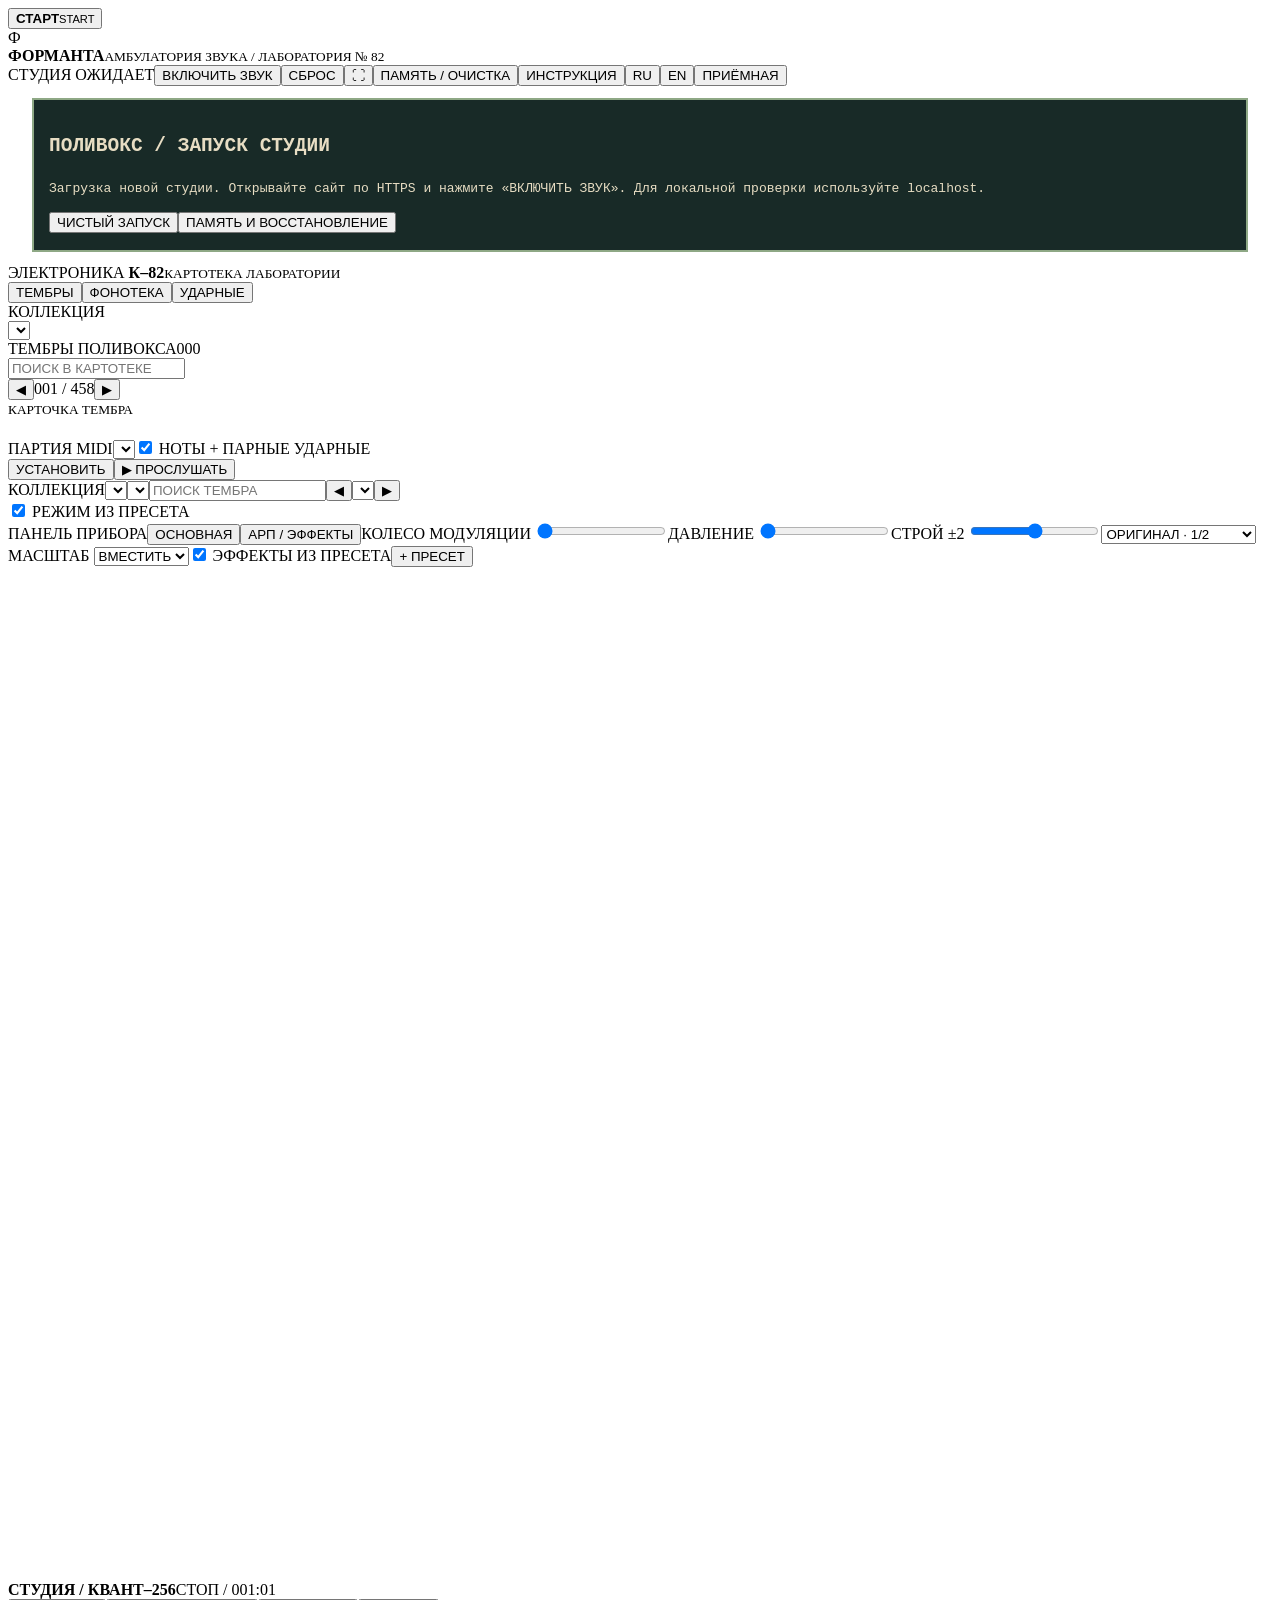
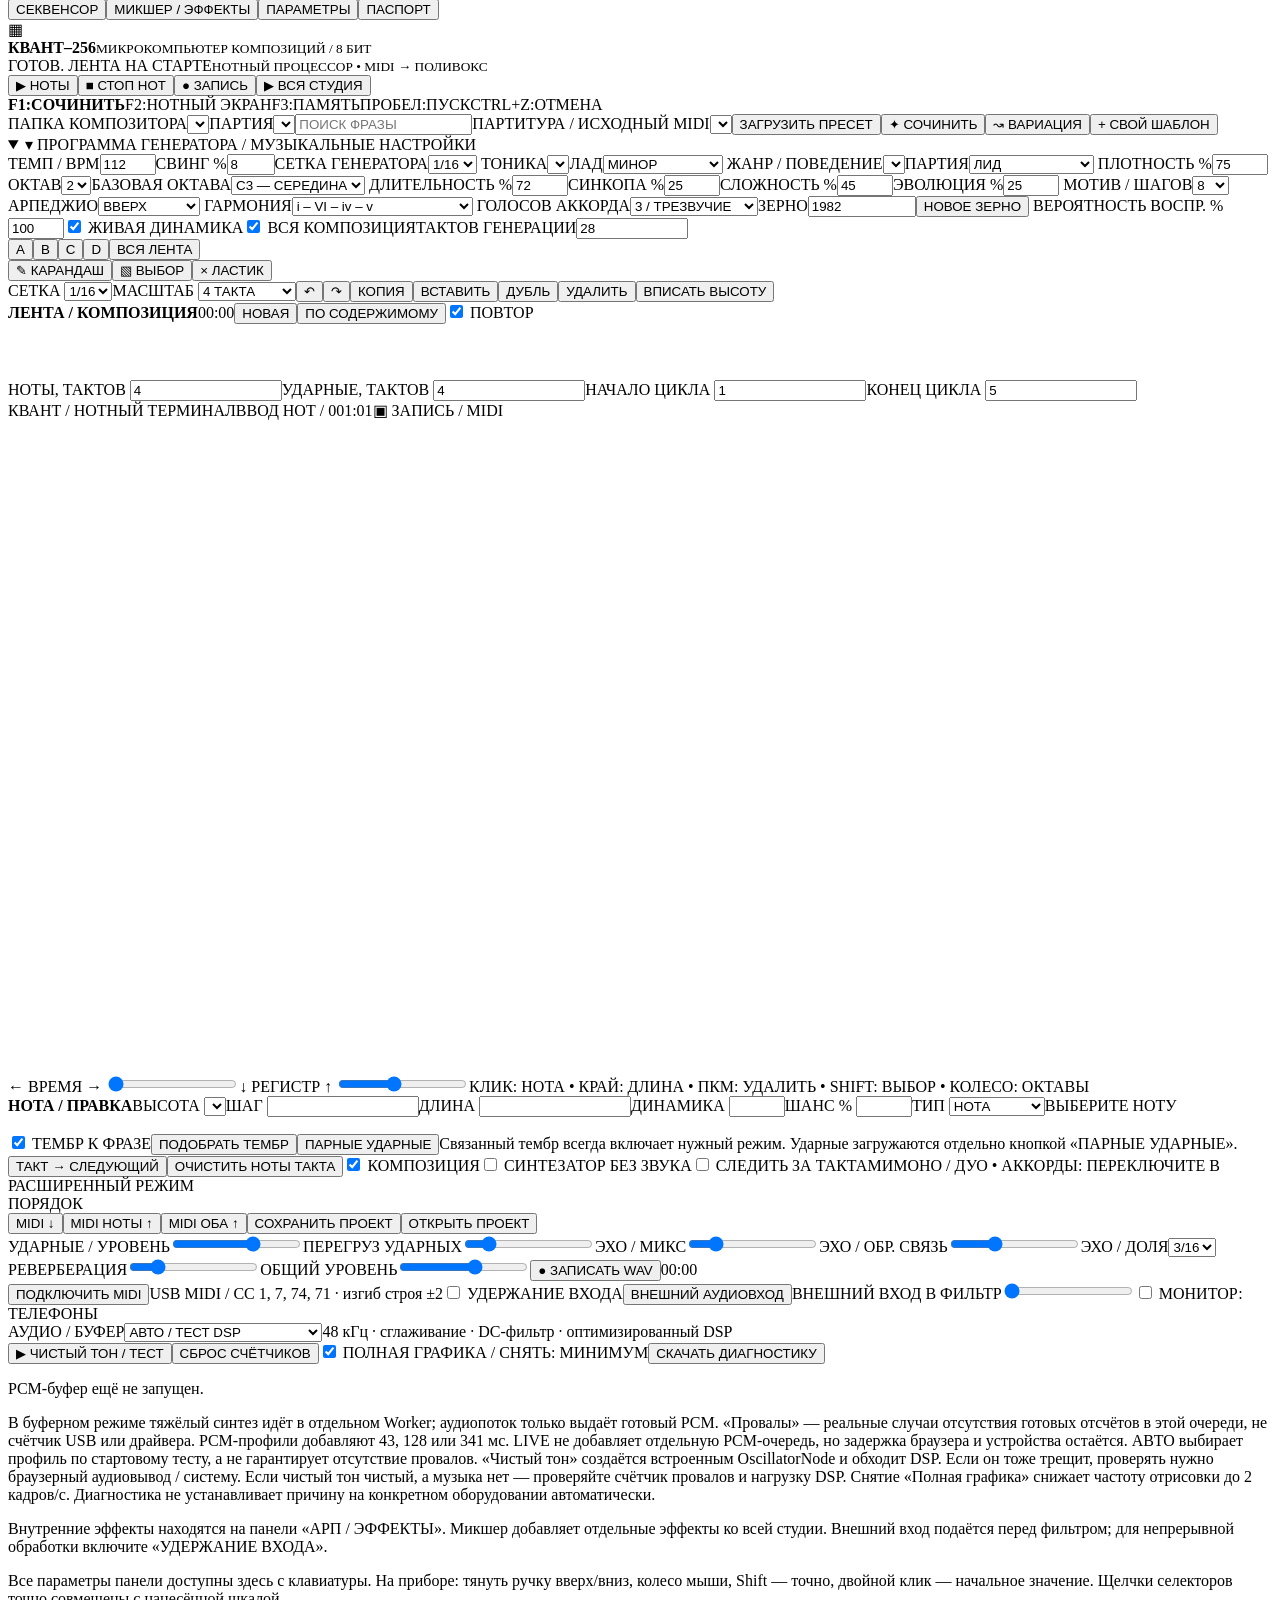
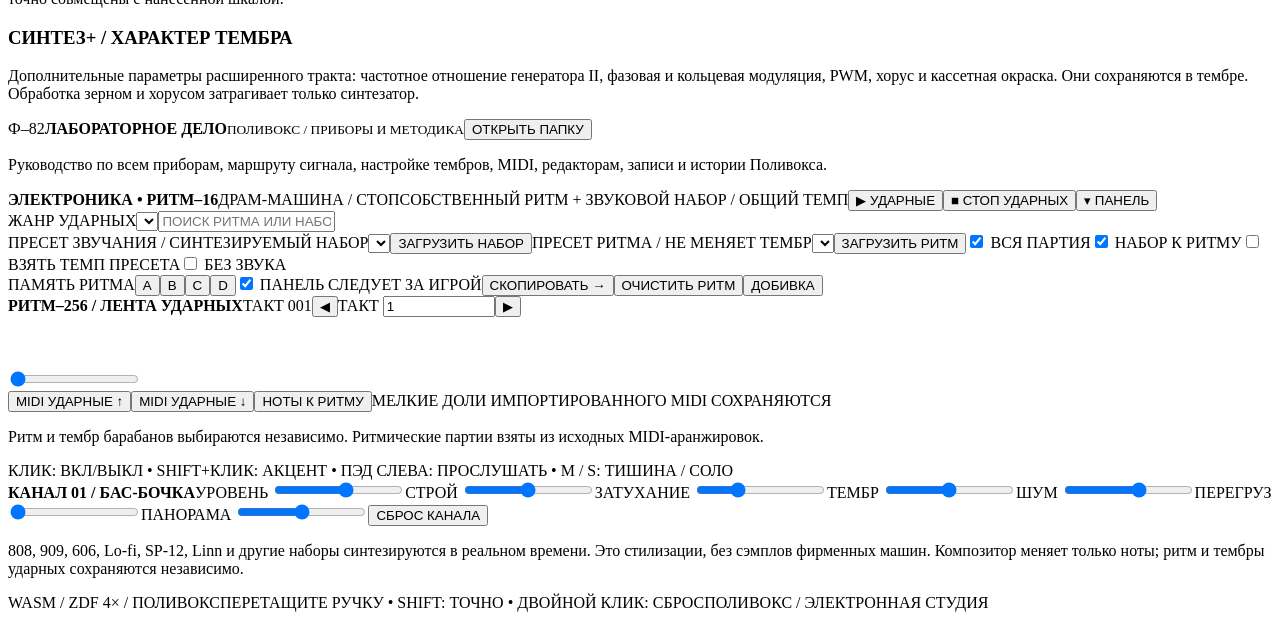
==== commit 4647e582: "Update print statement from 'Hello' to 'Goodbye'" ====
--- a/index.html
+++ b/index.html
@@ -1,95 +1,67 @@
-<!doctype html>
-<html lang="ru"><head><meta charset="utf-8"><meta name="viewport" content="width=device-width,initial-scale=1"><title>ПОЛИВОКС • Электронная студия</title>
-<link rel="stylesheet" href="assets/studio.css?v=6.0.0"><link rel="icon" href="data:,">
+<!DOCTYPE html>
+
+<html lang="ru"><head><meta charset="utf-8"/><meta content="width=device-width,initial-scale=1" name="viewport"/><title>ФОРМАНТА — Амбулатория звука</title>
+<link href="assets/studio.css?v=7.0.0" rel="stylesheet"/><link href="data:," rel="icon"/>
 <!-- Превью ссылки в Discord, Telegram и социальных сетях -->
-<meta property="og:type" content="website">
-<meta property="og:site_name" content="Polivoks Studio">
-<meta property="og:locale" content="ru_RU">
-<meta property="og:title" content="ПОЛИВОКС — Электронная студия">
-<meta property="og:description" content="Пиксельная музыкальная студия: 458 тембров, две панели синтеза, композитор, драм-машина и осциллограф.">
-<meta property="og:url" content="https://Starsclub1999.github.io/polivoks-studio/">
-<meta property="og:image" content="https://Starsclub1999.github.io/polivoks-studio/preview.png">
-<meta property="og:image:width" content="2240">
-<meta property="og:image:height" content="1010">
-<meta property="og:image:alt" content="Polivoks Studio — электронная студия и аналоговый синтезатор">
-
+<meta content="website" property="og:type"/>
+<meta content="Formanta — Sound Clinic" property="og:site_name"/>
+<meta content="ru_RU" property="og:locale"/>
+<meta content="ФОРМАНТА — Амбулатория звука" property="og:title"/>
+<meta content="Поливокс, фонотека настоящих MIDI, драм-машина и лаборатория звука." property="og:description"/>
+<meta content="https://Starsclub1999.github.io/polivoks-studio/" property="og:url"/>
+<meta content="https://Starsclub1999.github.io/polivoks-studio/preview.png" property="og:image"/>
+<meta content="2240" property="og:image:width"/>
+<meta content="1010" property="og:image:height"/>
+<meta content="ФОРМАНТА — Поливокс и амбулатория звука" property="og:image:alt"/>
 <!-- Крупная карточка для X / Twitter -->
-<meta name="twitter:card" content="summary_large_image">
-<meta name="twitter:title" content="ПОЛИВОКС — Электронная студия">
-<meta name="twitter:description" content="Пиксельная музыкальная студия: 458 тембров, композитор, драм-машина и осциллограф.">
-<meta name="twitter:image" content="https://Starsclub1999.github.io/polivoks-studio/preview.png">
-</head><body class="booting">
-<header><div class="brand"><span class="emblem">П</span><div><strong>ПОЛИВОКС</strong><small>ЭЛЕКТРОННАЯ СТУДИЯ • КВАНТ–256 / 6.0 / ДВЕ ПАНЕЛИ</small></div></div><div class="toptools"><span id="status"><i class="led" id="audioLed"></i>СТУДИЯ ОЖИДАЕТ</span><button class="accent" id="power">ВКЛЮЧИТЬ ЗВУК</button><button id="panic" class="red" title="Остановить всё: Escape">СБРОС</button><button id="full" title="Полный экран">⛶</button><button id="storageBtn">ПАМЯТЬ / ОЧИСТКА</button><button id="helpBtn">ИНСТРУКЦИЯ</button></div></header><section id="bootPanel" role="status" style="margin:12px 24px;padding:15px;border:2px solid #8ea885;background:#182a27;color:#e7ddc3;font-family:monospace;line-height:1.6"><h2>ПОЛИВОКС / ЗАПУСК СТУДИИ</h2><p id="bootMessage">Загрузка новой студии. Открывайте сайт по HTTPS и нажмите «ВКЛЮЧИТЬ ЗВУК». Для локальной проверки используйте localhost.</p><div id="bootDetail"></div><div id="bootActions"><button id="safeStart">ЧИСТЫЙ ЗАПУСК</button><button id="memoryOpen">ПАМЯТЬ И ВОССТАНОВЛЕНИЕ</button></div><noscript><p>Для студии необходимо включить JavaScript.</p></noscript></section>
-<div class="presetbar"><label>КОЛЛЕКЦИЯ</label><select id="category"></select><select id="presetType" aria-label="Тип тембра"></select><input id="presetSearch" type="text" placeholder="ПОИСК ТЕМБРА" aria-label="Поиск пресетов"><button id="prev">◀</button><select id="preset" aria-label="Пресет синтезатора"></select><button id="next">▶</button><span id="patchdesc"></span><div class="sep"></div><select id="engineMode" title="Оригинальный Поливокс или расширения панели"><option value="original">ОРИГИНАЛ · 1/2</option><option value="extended">РАСШИРЕННЫЙ · 16</option></select><label>МАСШТАБ <select id="zoom"><option value="fit">ВМЕСТИТЬ</option><option value="0.7">70%</option><option value="0.85">85%</option><option value="1">100%</option><option value="1.25">125%</option></select></label><label class="preset-follow"><input id="followPresetMode" type="checkbox" checked> РЕЖИМ ИЗ ПРЕСЕТА</label><label class="preset-follow"><input id="followPresetFX" type="checkbox" checked> ЭФФЕКТЫ ИЗ ПРЕСЕТА</label><button id="savePatch">+ ПРЕСЕТ</button></div>
-<div class="type-submenu"><div id="typeMenu" style="display:contents"></div><span id="presetCount" class="count"></span></div>
-<div class="panel-toolbar"><span>ПАНЕЛЬ ПРИБОРА</span><button class="on" data-panel="main">ОСНОВНАЯ</button><button data-panel="fx">АРП / ЭФФЕКТЫ</button><label>КОЛЕСО МОДУЛЯЦИИ <input id="performanceWheel" type="range" min="0" max="1" step=".001" value="0"></label><label>ДАВЛЕНИЕ <input id="performancePressure" type="range" min="0" max="1" step=".001" value="0"></label><label>СТРОЙ ±2 <input id="performanceBend" type="range" min="-1" max="1" step=".001" value="0"></label></div><div class="stage-shell" id="stageShell"><div class="stage-wrap" id="stageWrap"><canvas id="stage" width="2240" height="1010" tabindex="0" aria-label="Поливокс, секвенсор и осциллограф. Управление мышью, касанием и клавишами. Доступные ползунки — во вкладке Параметры."></canvas></div></div><div id="valueTip"></div>
-<section class="workspace" id="mainWorkspace"><div class="racktitle"><strong>СТУДИЯ / КВАНТ–256</strong><span class="readout" id="position">СТОП / 001:01</span><div class="tabs"><button data-tab="sequencer" class="on">СЕКВЕНСОР</button><button data-tab="mixer">МИКШЕР / ЭФФЕКТЫ</button><button data-tab="params">ПАРАМЕТРЫ</button><button data-tab="manual">ПАСПОРТ</button></div></div>
+<meta content="summary_large_image" name="twitter:card"/>
+<meta content="ФОРМАНТА — Амбулатория звука" name="twitter:title"/>
+<meta content="Polivoks, real MIDI repertoire, drum machine and a sound laboratory." name="twitter:description"/>
+<meta content="https://Starsclub1999.github.io/polivoks-studio/preview.png" name="twitter:image"/>
+<link href="assets/formanta.css?v=7.0.0" rel="stylesheet"/></head><body class="booting"><div class="formanta-startup" data-phase="ready" id="formantaStartup"><div class="clinic-wall"></div><div class="clinic-lamp"></div><div class="intro-ready" id="introReady"><button id="introStart"><span class="start-light"></span><b>СТАРТ</b><small>START</small></button></div><div class="intro-logo" hidden="" id="introLogo"><canvas aria-label="Форманта — Амбулатория звука" height="280" id="formantaLogo" width="960"></canvas><div class="intro-scope"><svg aria-hidden="true" viewbox="0 0 600 60"><path d="M0 30H120l10 -8 12 16 13 -34 14 52 14 -50 14 43 12 -26 12 15 13 -8H600"></path></svg></div><div class="logo-caption">АМБУЛАТОРИЯ ЗВУКА</div><span class="logo-stamp">ЛАБОРАТОРИЯ № 82</span></div><div class="intro-language" hidden="" id="introLanguages"><h1>ВЫБЕРИТЕ ЯЗЫК / CHOOSE YOUR LANGUAGE</h1><button data-intro-language="ru">РУССКИЙ</button><button data-intro-language="en">ENGLISH</button></div><div class="intro-description" hidden="" id="introDescription"><small id="introCaseLabel">ПРИЁМНАЯ / ДЕЛО № 82</small><h1 id="introTitle">ФОРМАНТА</h1><h2 id="introSubtitle">Амбулатория звука</h2><p id="introCopy"></p><p id="introHint"></p><div class="intro-actions"><button id="introManual">ОТКРЫТЬ РУКОВОДСТВО</button><button class="accent" id="introEnter">ВОЙТИ В ЛАБОРАТОРИЮ</button></div><button class="subtle" id="introChangeLanguage">RU / EN</button></div></div><div id="studioApp" inert="">
+<header><div class="brand"><span class="emblem">Ф</span><div><strong>ФОРМАНТА</strong><small>АМБУЛАТОРИЯ ЗВУКА / ЛАБОРАТОРИЯ № 82</small></div></div><div class="toptools"><span id="status"><i class="led" id="audioLed"></i>СТУДИЯ ОЖИДАЕТ</span><button class="accent" id="power">ВКЛЮЧИТЬ ЗВУК</button><button class="red" id="panic" title="Остановить всё: Escape">СБРОС</button><button id="full" title="Полный экран">⛶</button><button id="storageBtn">ПАМЯТЬ / ОЧИСТКА</button><button id="helpBtn">ИНСТРУКЦИЯ</button><span class="language-switch"><button data-language="ru">RU</button><button data-language="en">EN</button></span><button id="returnReception">ПРИЁМНАЯ</button></div></header><section id="bootPanel" role="status" style="margin:12px 24px;padding:15px;border:2px solid #8ea885;background:#182a27;color:#e7ddc3;font-family:monospace;line-height:1.6"><h2>ПОЛИВОКС / ЗАПУСК СТУДИИ</h2><p id="bootMessage">Загрузка новой студии. Открывайте сайт по HTTPS и нажмите «ВКЛЮЧИТЬ ЗВУК». Для локальной проверки используйте localhost.</p><div id="bootDetail"></div><div id="bootActions"><button id="safeStart">ЧИСТЫЙ ЗАПУСК</button><button id="memoryOpen">ПАМЯТЬ И ВОССТАНОВЛЕНИЕ</button></div><noscript><p>Для студии необходимо включить JavaScript.</p></noscript></section>
+<section aria-label="Электроника: картотека" class="library-device" id="libraryDevice">
+<div class="library-rail"><span class="bolt"></span><div class="device-brand">ЭЛЕКТРОНИКА <b>К–82</b><small>КАРТОТЕКА ЛАБОРАТОРИИ</small></div><div class="library-tabs"><button class="on" data-library="patch">ТЕМБРЫ</button><button data-library="music">ФОНОТЕКА</button><button data-library="drum">УДАРНЫЕ</button></div><span class="power-bulb"></span><span class="bolt"></span></div>
+<div class="library-body"><aside class="catalog-left"><label id="libFolderLabel">КОЛЛЕКЦИЯ</label><div class="library-folders" id="libraryFolders"></div><select aria-label="Тип записи" id="libraryType"></select></aside>
+<div class="catalog-screen"><div class="catalog-screen-head"><span id="libraryScreenTitle">ТЕМБРЫ ПОЛИВОКСА</span><output id="libraryCount">000</output></div><input aria-label="Поиск в картотеке" id="librarySearch" placeholder="ПОИСК В КАРТОТЕКЕ"/><div aria-label="Записи картотеки" class="library-rows" id="libraryRows" role="listbox"></div><div class="library-transport"><button id="libraryPrevious">◀</button><span id="libraryPosition">001 / 458</span><button id="libraryNext">▶</button></div></div>
+<aside class="catalog-card"><div class="paper-pin"></div><small id="libraryCardTag">КАРТОЧКА ТЕМБРА</small><h2 id="libraryCardTitle"></h2><p id="libraryCardDescription"></p><div id="librarySource"></div><label id="libraryPartWrap">ПАРТИЯ MIDI<select id="libraryPart"></select></label><label id="libraryPairWrap"><input checked="" id="libraryPair" type="checkbox"/> НОТЫ + ПАРНЫЕ УДАРНЫЕ</label><div class="library-load"><button id="libraryLoad">УСТАНОВИТЬ</button><button id="libraryListen">▶ ПРОСЛУШАТЬ</button></div><span id="libraryBusy" role="status"></span></aside></div></section><div class="presetbar legacy-selector-strip"><label>КОЛЛЕКЦИЯ</label><select id="category"></select><select aria-label="Тип тембра" id="presetType"></select><input aria-label="Поиск пресетов" id="presetSearch" placeholder="ПОИСК ТЕМБРА" type="text"/><button id="prev">◀</button><select aria-label="Пресет синтезатора" id="preset"></select><button id="next">▶</button><span id="patchdesc"></span><div class="sep"></div><label class="preset-follow"><input checked="" id="followPresetMode" type="checkbox"/> РЕЖИМ ИЗ ПРЕСЕТА</label></div>
+<div class="type-submenu legacy-selector-strip"><div id="typeMenu" style="display:contents"></div><span class="count" id="presetCount"></span></div>
+<div class="panel-toolbar"><span>ПАНЕЛЬ ПРИБОРА</span><button class="on" data-panel="main">ОСНОВНАЯ</button><button data-panel="fx">АРП / ЭФФЕКТЫ</button><label>КОЛЕСО МОДУЛЯЦИИ <input id="performanceWheel" max="1" min="0" step=".001" type="range" value="0"/></label><label>ДАВЛЕНИЕ <input id="performancePressure" max="1" min="0" step=".001" type="range" value="0"/></label><label>СТРОЙ ±2 <input id="performanceBend" max="1" min="-1" step=".001" type="range" value="0"/></label><select id="engineMode" title="Оригинальный Поливокс или расширения панели"><option value="original">ОРИГИНАЛ · 1/2</option><option value="extended">РАСШИРЕННЫЙ · 16</option></select><label>МАСШТАБ <select id="zoom"><option value="fit">ВМЕСТИТЬ</option><option value="0.7">70%</option><option value="0.85">85%</option><option value="1">100%</option><option value="1.25">125%</option></select></label><label class="preset-follow"><input checked="" id="followPresetFX" type="checkbox"/> ЭФФЕКТЫ ИЗ ПРЕСЕТА</label><button id="savePatch">+ ПРЕСЕТ</button></div><div class="stage-shell" id="stageShell"><div class="stage-wrap" id="stageWrap"><canvas aria-label="Поливокс, секвенсор и осциллограф. Управление мышью, касанием и клавишами. Доступные ползунки — во вкладке Параметры." height="1010" id="stage" tabindex="0" width="2240"></canvas></div></div><div id="valueTip"></div>
+<section class="workspace" id="mainWorkspace"><div class="racktitle"><strong>СТУДИЯ / КВАНТ–256</strong><span class="readout" id="position">СТОП / 001:01</span><div class="tabs"><button class="on" data-tab="sequencer">СЕКВЕНСОР</button><button data-tab="mixer">МИКШЕР / ЭФФЕКТЫ</button><button data-tab="params">ПАРАМЕТРЫ</button><button data-tab="manual">ПАСПОРТ</button></div></div>
 <div class="rackbody" id="sequencer">
- <div class="computer-bezel"><span class="rack-screw tl"></span><span class="rack-screw tr"></span><span class="rack-screw bl"></span><span class="rack-screw br"></span>
- <div class="computer-head"><div class="computer-mark"><span>▦</span><div><b>КВАНТ–256</b><small>МИКРОКОМПЬЮТЕР КОМПОЗИЦИЙ / 8 БИТ</small></div></div><div class="vfd"><span id="compDisplay">ГОТОВ. ЛЕНТА НА СТАРТЕ</span><small>НОТНЫЙ ПРОЦЕССОР • MIDI → ПОЛИВОКС</small></div><div class="transport"><button id="play" class="accent">▶ НОТЫ</button><button id="stop">■ СТОП НОТ</button><button id="liveRec">● ЗАПИСЬ</button><button id="playAll">▶ ВСЯ СТУДИЯ</button></div></div>
- <div class="computer-menu"><b>F1:СОЧИНИТЬ</b><span>F2:НОТНЫЙ ЭКРАН</span><span>F3:ПАМЯТЬ</span><span>ПРОБЕЛ:ПУСК</span><span>CTRL+Z:ОТМЕНА</span><span id="compCount"></span></div>
- <div class="controls preset-controls"><label class="field"><span>ПАПКА КОМПОЗИТОРА</span><select id="compGenre"></select></label><label class="field"><span>ПАРТИЯ</span><select id="compRoleFilter"></select></label><input id="compSearch" class="book-search" type="text" placeholder="ПОИСК ФРАЗЫ"><label class="field grow"><span>ПАРТИТУРА / ПРИМЕРНО ОДНА МИНУТА</span><select id="compPreset"></select></label><button id="loadComp">ЗАГРУЗИТЬ ПРЕСЕТ</button><button id="generate">✦ СОЧИНИТЬ</button><button id="mutate">↝ ВАРИАЦИЯ</button><button id="saveCompPreset">+ СВОЙ ШАБЛОН</button></div>
- <details class="program-settings" open><summary>▾ ПРОГРАММА ГЕНЕРАТОРА / МУЗЫКАЛЬНЫЕ НАСТРОЙКИ</summary><div class="controls settings-grid">
- <label class="field"><span>ТЕМП / BPM</span><input id="bpm" type="number" min="10" max="600" value="112"></label><label class="field"><span>СВИНГ %</span><input id="swing" type="number" min="0" max="65" value="8"></label><label class="field"><span>СЕТКА ГЕНЕРАТОРА</span><select id="division"><option value="4">1/16</option><option value="2">1/8</option><option value="8">1/32</option><option value="3">1/8T</option></select></label>
- <label class="field"><span>ТОНИКА</span><select id="root"></select></label><label class="field"><span>ЛАД</span><select id="scale"><option value="minor">МИНОР</option><option value="major">МАЖОР</option><option value="phrygian">ФРИГИЙСКИЙ</option><option value="dorian">ДОРИЙСКИЙ</option><option value="harmonic">ГАРМ. МИНОР</option><option value="pentatonic">ПЕНТАТОНИКА</option><option value="chromatic">ХРОМАТИКА</option><option value="lydian">ЛИДИЙСКИЙ</option><option value="blues">БЛЮЗ</option><option value="whole">ЦЕЛОТОННЫЙ</option></select></label>
- <label class="field"><span>ЖАНР / ПОВЕДЕНИЕ</span><select id="genStyle"></select></label><label class="field"><span>ПАРТИЯ</span><select id="compRole"><option value="bass">БАС</option><option value="lead" selected>ЛИД</option><option value="arp">АРПЕДЖИО</option><option value="pad">ПАД / АККОРДЫ</option><option value="bell">КОЛОКОЛ</option><option value="drone">ДРОН</option><option value="keys">КЛАВИШИ</option><option value="pluck">ЩИПКОВЫЙ</option><option value="fx">ЭФФЕКТ</option><option value="amp">ПЕРКУССИЯ</option><option value="brass">МЕДНЫЕ</option><option value="strings">СТРУННЫЕ</option><option value="poly">ПОЛИФОНИЯ</option></select></label>
- <label class="field"><span>ПЛОТНОСТЬ %</span><input id="density" type="number" min="5" max="100" value="75"></label><label class="field"><span>ОКТАВ</span><select id="octaves"><option>1</option><option selected>2</option><option>3</option></select></label><label class="field"><span>БАЗОВАЯ ОКТАВА</span><select id="baseOct"><option value="2">C2 — НИЗ</option><option value="3" selected>C3 — СЕРЕДИНА</option><option value="4">C4 — ВЕРХ</option></select></label>
- <label class="field"><span>ДЛИТЕЛЬНОСТЬ %</span><input id="compGate" type="number" min="10" max="190" value="72"></label><label class="field"><span>СИНКОПА %</span><input id="syncopation" type="number" min="0" max="100" value="25"></label><label class="field"><span>СЛОЖНОСТЬ %</span><input id="complexity" type="number" min="0" max="100" value="45"></label><label class="field"><span>ЭВОЛЮЦИЯ %</span><input id="evolution" type="number" min="0" max="100" value="25"></label>
- <label class="field"><span>МОТИВ / ШАГОВ</span><select id="motifLen"><option>4</option><option selected>8</option><option>16</option></select></label><label class="field"><span>АРПЕДЖИО</span><select id="arpMode"><option value="up">ВВЕРХ</option><option value="down">ВНИЗ</option><option value="pendulum">МАЯТНИК</option><option value="random">СЛУЧАЙНО</option><option value="ordered">ПО МОТИВУ</option></select></label>
- <label class="field"><span>ГАРМОНИЯ</span><select id="progression"><option value="0,5,3,4">i – VI – iv – v</option><option value="0,3,5,4">i – iv – VI – v</option><option value="0,6,5,6">i – VII – VI – VII</option><option value="0,0,3,4">i – i – iv – v</option><option value="0,1,0,3">i – II – i – iv</option><option value="0,4,5,3">I – V – vi – IV</option><option value="0,0,0,0">ПЕДАЛЬ / ОДИН АККОРД</option></select></label>
- <label class="field"><span>ГОЛОСОВ АККОРДА</span><select id="voicing"><option value="1">1 / МОНО</option><option value="2">2 / ДУЭТ</option><option value="3" selected>3 / ТРЕЗВУЧИЕ</option><option value="4">4 / СЕПТАККОРД</option></select></label><label class="field"><span>ЗЕРНО</span><input id="compSeed" type="number" min="1" max="999999" value="1982" style="width:100px"></label><button id="newSeed">НОВОЕ ЗЕРНО</button>
- <label class="field"><span>ВЕРОЯТНОСТЬ ВОСПР. %</span><input id="probability" type="number" min="0" max="100" value="100"></label><label><input id="human" type="checkbox" checked> ЖИВАЯ ДИНАМИКА</label><label><input id="generateAll" type="checkbox" checked> ВСЯ КОМПОЗИЦИЯ</label><label class="field"><span>ТАКТОВ ГЕНЕРАЦИИ</span><input id="generateBars" type="number" min="1" max="4096" value="28"></label>
- </div></details>
- <div class="roll-toolbar"><div><button class="bank on" data-bank="0">A</button><button class="bank" data-bank="1">B</button><button class="bank" data-bank="2">C</button><button class="bank" data-bank="3">D</button><button id="rollAll">ВСЯ ЛЕНТА</button></div><div><button id="toolDraw" class="on" title="Рисовать ноты">✎ КАРАНДАШ</button><button id="toolSelect" title="Выделять ноты">▧ ВЫБОР</button><button id="toolErase">× ЛАСТИК</button></div><label>СЕТКА <select id="rollSnap"><option value="1">1/16</option><option value=".5">1/32</option><option value=".25">1/64</option><option value="2">1/8</option><option value="4">1/4</option></select></label><label>МАСШТАБ <select id="rollSpan"><option value="64">4 ТАКТА</option><option value="128">8 ТАКТОВ</option><option value="256">16 ТАКТОВ</option><option value="512">32 ТАКТА</option><option value="all">ВСЯ ЛЕНТА</option><option value="32">2 ТАКТА</option><option value="16">1 ТАКТ</option><option value="8">½ ТАКТА</option></select></label><button id="undoRoll">↶</button><button id="redoRoll">↷</button><button id="copyNotes">КОПИЯ</button><button id="pasteNotes">ВСТАВИТЬ</button><button id="duplicateNotes">ДУБЛЬ</button><button id="deleteNotes">УДАЛИТЬ</button><button id="fitNotes">ВПИСАТЬ ВЫСОТУ</button></div>
-<div class="timeline-console"><div class="timeline-top"><b>ЛЕНТА / КОМПОЗИЦИЯ</b><output id="timelineReadout">00:00</output><button id="newComposition">НОВАЯ</button><button id="fitSong">ПО СОДЕРЖИМОМУ</button><label><input id="timelineLoop" type="checkbox" checked> ПОВТОР</label></div><canvas id="songOverview" width="1600" height="52" tabindex="0" aria-label="Обзор всей партитуры; перетаскивание перемещает окно редактора"></canvas><div class="timeline-lengths"><label>НОТЫ, ТАКТОВ <input id="noteLength" type="number" min=".0625" max="4096" step=".0625" value="4"></label><label>УДАРНЫЕ, ТАКТОВ <input id="drumLength" type="number" min=".0625" max="4096" step=".0625" value="4"></label><label>НАЧАЛО ЦИКЛА <input id="loopFrom" type="number" min="1" max="4096.99" step=".0625" value="1"></label><label>КОНЕЦ ЦИКЛА <input id="loopTo" type="number" min="1.0625" max="4097" step=".0625" value="5"></label></div></div>
- <div class="crt-frame"><div class="crt-caption"><span>КВАНТ / НОТНЫЙ ТЕРМИНАЛ</span><span id="rollReadout">ВВОД НОТ / 001:01</span><span>▣ ЗАПИСЬ / MIDI</span></div><canvas id="timelineRuler" width="1600" height="76" tabindex="0" aria-label="Толстая полоса длины: тянуть левый или правый край для обрезки диапазона воспроизведения"></canvas><div class="roll-screen" id="rollScreen"><canvas id="pianoRoll" width="1600" height="570" tabindex="0" aria-label="Редактор нот piano roll: клик — добавить, перетащить — двигать, правый край — длина, правая кнопка — удалить"></canvas><div id="rollHead"></div></div><div class="crt-nav"><label>← ВРЕМЯ → <input type="range" id="rollScroll" min="0" max="0" step="1" value="0"></label><label>↓ РЕГИСТР ↑ <input type="range" id="pitchScroll" min="31" max="127" step="1" value="72"></label><span>КЛИК: НОТА • КРАЙ: ДЛИНА • ПКМ: УДАЛИТЬ • SHIFT: ВЫБОР • КОЛЕСО: ОКТАВЫ</span></div></div>
- <div class="note-inspector"><b>НОТА / ПРАВКА</b><label>ВЫСОТА <select id="editPitch"></select></label><label>ШАГ <input id="editStart" type="number" min="0" max="65535.875" step=".25"></label><label>ДЛИНА <input id="editDuration" type="number" min=".001" max="65536" step=".25"></label><label>ДИНАМИКА <input id="editVelocity" type="number" min="1" max="100"></label><label>ШАНС % <input id="editChance" type="number" min="0" max="100"></label><label>ТИП <select id="editMode"><option value="0">НОТА</option><option value="1">АКЦЕНТ</option><option value="2">СЛАЙД</option><option value="3">2 ПОВТОРА</option><option value="4">3 ПОВТОРА</option></select></label><span id="selectionInfo">ВЫБЕРИТЕ НОТУ</span></div>
- <p id="composerHint" class="book-hint"></p><div class="controls"><label><input id="linkComposerSound" type="checkbox" checked> ТЕМБР К ФРАЗЕ</label><button id="soundForPhrase">ПОДОБРАТЬ ТЕМБР</button><button id="loadMatchedDrums">ПАРНЫЕ УДАРНЫЕ</button><span class="readout">Связанный тембр всегда включает нужный режим. Ударные загружаются отдельно кнопкой «ПАРНЫЕ УДАРНЫЕ».</span></div><div class="controls"><button id="copyBank">ТАКТ → СЛЕДУЮЩИЙ</button><button id="clearBank">ОЧИСТИТЬ НОТЫ ТАКТА</button><label><input id="songMode" type="checkbox" checked> КОМПОЗИЦИЯ</label><label><input id="synthMute" type="checkbox"> СИНТЕЗАТОР БЕЗ ЗВУКА</label><label><input id="follow" type="checkbox"> СЛЕДИТЬ ЗА ТАКТАМИ</label><span id="polyHint" class="readout">МОНО / ДУО • АККОРДЫ: ПЕРЕКЛЮЧИТЕ В РАСШИРЕННЫЙ РЕЖИМ</span></div>
- <div class="editorfooter"><span>ПОРЯДОК</span><div class="arrange" id="arrange"></div><button id="midiOut">MIDI ↓</button><button id="midiIn">MIDI НОТЫ ↑</button><button id="midiBothIn">MIDI ОБА ↑</button><button id="projectSave">СОХРАНИТЬ ПРОЕКТ</button><button id="projectLoad">ОТКРЫТЬ ПРОЕКТ</button></div>
- </div>
+<div class="computer-bezel"><span class="rack-screw tl"></span><span class="rack-screw tr"></span><span class="rack-screw bl"></span><span class="rack-screw br"></span>
+<div class="computer-head"><div class="computer-mark"><span>▦</span><div><b>КВАНТ–256</b><small>МИКРОКОМПЬЮТЕР КОМПОЗИЦИЙ / 8 БИТ</small></div></div><div class="vfd"><span id="compDisplay">ГОТОВ. ЛЕНТА НА СТАРТЕ</span><small>НОТНЫЙ ПРОЦЕССОР • MIDI → ПОЛИВОКС</small></div><div class="transport"><button class="accent" id="play">▶ НОТЫ</button><button id="stop">■ СТОП НОТ</button><button id="liveRec">● ЗАПИСЬ</button><button id="playAll">▶ ВСЯ СТУДИЯ</button></div></div>
+<div class="computer-menu"><b>F1:СОЧИНИТЬ</b><span>F2:НОТНЫЙ ЭКРАН</span><span>F3:ПАМЯТЬ</span><span>ПРОБЕЛ:ПУСК</span><span>CTRL+Z:ОТМЕНА</span><span id="compCount"></span></div>
+<div class="controls preset-controls"><label class="field"><span>ПАПКА КОМПОЗИТОРА</span><select id="compGenre"></select></label><label class="field"><span>ПАРТИЯ</span><select id="compRoleFilter"></select></label><input class="book-search" id="compSearch" placeholder="ПОИСК ФРАЗЫ" type="text"/><label class="field grow"><span>ПАРТИТУРА / ИСХОДНЫЙ MIDI</span><select id="compPreset"></select></label><button id="loadComp">ЗАГРУЗИТЬ ПРЕСЕТ</button><button id="generate">✦ СОЧИНИТЬ</button><button id="mutate">↝ ВАРИАЦИЯ</button><button id="saveCompPreset">+ СВОЙ ШАБЛОН</button></div>
+<details class="program-settings" open=""><summary>▾ ПРОГРАММА ГЕНЕРАТОРА / МУЗЫКАЛЬНЫЕ НАСТРОЙКИ</summary><div class="controls settings-grid">
+<label class="field"><span>ТЕМП / BPM</span><input id="bpm" max="600" min="10" type="number" value="112"/></label><label class="field"><span>СВИНГ %</span><input id="swing" max="65" min="0" type="number" value="8"/></label><label class="field"><span>СЕТКА ГЕНЕРАТОРА</span><select id="division"><option value="4">1/16</option><option value="2">1/8</option><option value="8">1/32</option><option value="3">1/8T</option></select></label>
+<label class="field"><span>ТОНИКА</span><select id="root"></select></label><label class="field"><span>ЛАД</span><select id="scale"><option value="minor">МИНОР</option><option value="major">МАЖОР</option><option value="phrygian">ФРИГИЙСКИЙ</option><option value="dorian">ДОРИЙСКИЙ</option><option value="harmonic">ГАРМ. МИНОР</option><option value="pentatonic">ПЕНТАТОНИКА</option><option value="chromatic">ХРОМАТИКА</option><option value="lydian">ЛИДИЙСКИЙ</option><option value="blues">БЛЮЗ</option><option value="whole">ЦЕЛОТОННЫЙ</option></select></label>
+<label class="field"><span>ЖАНР / ПОВЕДЕНИЕ</span><select id="genStyle"></select></label><label class="field"><span>ПАРТИЯ</span><select id="compRole"><option value="bass">БАС</option><option selected="" value="lead">ЛИД</option><option value="arp">АРПЕДЖИО</option><option value="pad">ПАД / АККОРДЫ</option><option value="bell">КОЛОКОЛ</option><option value="drone">ДРОН</option><option value="keys">КЛАВИШИ</option><option value="pluck">ЩИПКОВЫЙ</option><option value="fx">ЭФФЕКТ</option><option value="amp">ПЕРКУССИЯ</option><option value="brass">МЕДНЫЕ</option><option value="strings">СТРУННЫЕ</option><option value="poly">ПОЛИФОНИЯ</option></select></label>
+<label class="field"><span>ПЛОТНОСТЬ %</span><input id="density" max="100" min="5" type="number" value="75"/></label><label class="field"><span>ОКТАВ</span><select id="octaves"><option>1</option><option selected="">2</option><option>3</option></select></label><label class="field"><span>БАЗОВАЯ ОКТАВА</span><select id="baseOct"><option value="2">C2 — НИЗ</option><option selected="" value="3">C3 — СЕРЕДИНА</option><option value="4">C4 — ВЕРХ</option></select></label>
+<label class="field"><span>ДЛИТЕЛЬНОСТЬ %</span><input id="compGate" max="190" min="10" type="number" value="72"/></label><label class="field"><span>СИНКОПА %</span><input id="syncopation" max="100" min="0" type="number" value="25"/></label><label class="field"><span>СЛОЖНОСТЬ %</span><input id="complexity" max="100" min="0" type="number" value="45"/></label><label class="field"><span>ЭВОЛЮЦИЯ %</span><input id="evolution" max="100" min="0" type="number" value="25"/></label>
+<label class="field"><span>МОТИВ / ШАГОВ</span><select id="motifLen"><option>4</option><option selected="">8</option><option>16</option></select></label><label class="field"><span>АРПЕДЖИО</span><select id="arpMode"><option value="up">ВВЕРХ</option><option value="down">ВНИЗ</option><option value="pendulum">МАЯТНИК</option><option value="random">СЛУЧАЙНО</option><option value="ordered">ПО МОТИВУ</option></select></label>
+<label class="field"><span>ГАРМОНИЯ</span><select id="progression"><option value="0,5,3,4">i – VI – iv – v</option><option value="0,3,5,4">i – iv – VI – v</option><option value="0,6,5,6">i – VII – VI – VII</option><option value="0,0,3,4">i – i – iv – v</option><option value="0,1,0,3">i – II – i – iv</option><option value="0,4,5,3">I – V – vi – IV</option><option value="0,0,0,0">ПЕДАЛЬ / ОДИН АККОРД</option></select></label>
+<label class="field"><span>ГОЛОСОВ АККОРДА</span><select id="voicing"><option value="1">1 / МОНО</option><option value="2">2 / ДУЭТ</option><option selected="" value="3">3 / ТРЕЗВУЧИЕ</option><option value="4">4 / СЕПТАККОРД</option></select></label><label class="field"><span>ЗЕРНО</span><input id="compSeed" max="999999" min="1" style="width:100px" type="number" value="1982"/></label><button id="newSeed">НОВОЕ ЗЕРНО</button>
+<label class="field"><span>ВЕРОЯТНОСТЬ ВОСПР. %</span><input id="probability" max="100" min="0" type="number" value="100"/></label><label><input checked="" id="human" type="checkbox"/> ЖИВАЯ ДИНАМИКА</label><label><input checked="" id="generateAll" type="checkbox"/> ВСЯ КОМПОЗИЦИЯ</label><label class="field"><span>ТАКТОВ ГЕНЕРАЦИИ</span><input id="generateBars" max="4294967295" min="1" type="number" value="28"/></label>
+</div></details>
+<div class="roll-toolbar"><div><button class="bank on" data-bank="0">A</button><button class="bank" data-bank="1">B</button><button class="bank" data-bank="2">C</button><button class="bank" data-bank="3">D</button><button id="rollAll">ВСЯ ЛЕНТА</button></div><div><button class="on" id="toolDraw" title="Рисовать ноты">✎ КАРАНДАШ</button><button id="toolSelect" title="Выделять ноты">▧ ВЫБОР</button><button id="toolErase">× ЛАСТИК</button></div><label>СЕТКА <select id="rollSnap"><option value="1">1/16</option><option value=".5">1/32</option><option value=".25">1/64</option><option value="2">1/8</option><option value="4">1/4</option></select></label><label>МАСШТАБ <select id="rollSpan"><option value="64">4 ТАКТА</option><option value="128">8 ТАКТОВ</option><option value="256">16 ТАКТОВ</option><option value="512">32 ТАКТА</option><option value="all">ВСЯ ЛЕНТА</option><option value="32">2 ТАКТА</option><option value="16">1 ТАКТ</option><option value="8">½ ТАКТА</option></select></label><button id="undoRoll">↶</button><button id="redoRoll">↷</button><button id="copyNotes">КОПИЯ</button><button id="pasteNotes">ВСТАВИТЬ</button><button id="duplicateNotes">ДУБЛЬ</button><button id="deleteNotes">УДАЛИТЬ</button><button id="fitNotes">ВПИСАТЬ ВЫСОТУ</button></div>
+<div class="timeline-console"><div class="timeline-top"><b>ЛЕНТА / КОМПОЗИЦИЯ</b><output id="timelineReadout">00:00</output><button id="newComposition">НОВАЯ</button><button id="fitSong">ПО СОДЕРЖИМОМУ</button><label><input checked="" id="timelineLoop" type="checkbox"/> ПОВТОР</label></div><canvas aria-label="Обзор всей партитуры; перетаскивание перемещает окно редактора" height="52" id="songOverview" tabindex="0" width="1600"></canvas><div class="timeline-lengths"><label>НОТЫ, ТАКТОВ <input id="noteLength" max="4294967295" min=".0625" step=".0625" type="number" value="4"/></label><label>УДАРНЫЕ, ТАКТОВ <input id="drumLength" max="4294967295" min=".0625" step=".0625" type="number" value="4"/></label><label>НАЧАЛО ЦИКЛА <input id="loopFrom" max="4294967295.99" min="1" step=".0625" type="number" value="1"/></label><label>КОНЕЦ ЦИКЛА <input id="loopTo" max="4294967296" min="1.0625" step=".0625" type="number" value="5"/></label></div></div>
+<div class="crt-frame"><div class="crt-caption"><span>КВАНТ / НОТНЫЙ ТЕРМИНАЛ</span><span id="rollReadout">ВВОД НОТ / 001:01</span><span>▣ ЗАПИСЬ / MIDI</span></div><canvas aria-label="Толстая полоса длины: тянуть левый или правый край для обрезки диапазона воспроизведения" height="76" id="timelineRuler" tabindex="0" width="1600"></canvas><div class="roll-screen" id="rollScreen"><canvas aria-label="Редактор нот piano roll: клик — добавить, перетащить — двигать, правый край — длина, правая кнопка — удалить" height="570" id="pianoRoll" tabindex="0" width="1600"></canvas><div id="rollHead"></div></div><div class="crt-nav"><label>← ВРЕМЯ → <input id="rollScroll" max="0" min="0" step="1" type="range" value="0"/></label><label>↓ РЕГИСТР ↑ <input id="pitchScroll" max="127" min="31" step="1" type="range" value="72"/></label><span>КЛИК: НОТА • КРАЙ: ДЛИНА • ПКМ: УДАЛИТЬ • SHIFT: ВЫБОР • КОЛЕСО: ОКТАВЫ</span></div></div>
+<div class="note-inspector"><b>НОТА / ПРАВКА</b><label>ВЫСОТА <select id="editPitch"></select></label><label>ШАГ <input id="editStart" max="68719476719.875" min="0" step=".25" type="number"/></label><label>ДЛИНА <input id="editDuration" max="68719476720" min=".001" step=".25" type="number"/></label><label>ДИНАМИКА <input id="editVelocity" max="100" min="1" type="number"/></label><label>ШАНС % <input id="editChance" max="100" min="0" type="number"/></label><label>ТИП <select id="editMode"><option value="0">НОТА</option><option value="1">АКЦЕНТ</option><option value="2">СЛАЙД</option><option value="3">2 ПОВТОРА</option><option value="4">3 ПОВТОРА</option></select></label><span id="selectionInfo">ВЫБЕРИТЕ НОТУ</span></div>
+<p class="book-hint" id="composerHint"></p><div class="controls"><label><input checked="" id="linkComposerSound" type="checkbox"/> ТЕМБР К ФРАЗЕ</label><button id="soundForPhrase">ПОДОБРАТЬ ТЕМБР</button><button id="loadMatchedDrums">ПАРНЫЕ УДАРНЫЕ</button><span class="readout">Связанный тембр всегда включает нужный режим. Ударные загружаются отдельно кнопкой «ПАРНЫЕ УДАРНЫЕ».</span></div><div class="controls"><button id="copyBank">ТАКТ → СЛЕДУЮЩИЙ</button><button id="clearBank">ОЧИСТИТЬ НОТЫ ТАКТА</button><label><input checked="" id="songMode" type="checkbox"/> КОМПОЗИЦИЯ</label><label><input id="synthMute" type="checkbox"/> СИНТЕЗАТОР БЕЗ ЗВУКА</label><label><input id="follow" type="checkbox"/> СЛЕДИТЬ ЗА ТАКТАМИ</label><span class="readout" id="polyHint">МОНО / ДУО • АККОРДЫ: ПЕРЕКЛЮЧИТЕ В РАСШИРЕННЫЙ РЕЖИМ</span></div>
+<div class="editorfooter"><span>ПОРЯДОК</span><div class="arrange" id="arrange"></div><button id="midiOut">MIDI ↓</button><button id="midiIn">MIDI НОТЫ ↑</button><button id="midiBothIn">MIDI ОБА ↑</button><button id="projectSave">СОХРАНИТЬ ПРОЕКТ</button><button id="projectLoad">ОТКРЫТЬ ПРОЕКТ</button></div>
 </div>
-
-<div class="rackbody hidden" id="mixer"><div class="controls"><label class="field"><span>УДАРНЫЕ / УРОВЕНЬ</span><input type="range" id="drumVolume" min="0" max="1" step=".01" value=".65"></label><label class="field"><span>ПЕРЕГРУЗ УДАРНЫХ</span><input type="range" id="drumDrive" min="0" max="1" step=".01" value=".15"></label><label class="field"><span>ЭХО / МИКС</span><input type="range" id="delay" min="0" max=".7" step=".01" value=".12"></label><label class="field"><span>ЭХО / ОБР. СВЯЗЬ</span><input type="range" id="feedback" min="0" max=".85" step=".01" value=".28"></label><label class="field"><span>ЭХО / ДОЛЯ</span><select id="delayTime"><option value=".75">3/16</option><option value=".5">1/8</option><option value="1">1/4</option><option value="1.5">3/8</option></select></label><label class="field"><span>РЕВЕРБЕРАЦИЯ</span><input type="range" id="reverb" min="0" max=".65" step=".01" value=".12"></label><label class="field"><span>ОБЩИЙ УРОВЕНЬ</span><input type="range" id="master" min="0" max="1" step=".01" value=".6"></label><button id="rec" class="red">● ЗАПИСАТЬ WAV</button><span class="readout" id="recTime">00:00</span></div><div class="controls"><button id="midiConnect">ПОДКЛЮЧИТЬ MIDI</button><span id="midiStatus" class="readout">USB MIDI / CC 1, 7, 74, 71 · изгиб строя ±2</span><label><input id="externalHold" type="checkbox"> УДЕРЖАНИЕ ВХОДА</label><button id="external">ВНЕШНИЙ АУДИОВХОД</button><label class="field"><span>ВНЕШНИЙ ВХОД В ФИЛЬТР</span><input type="range" id="externalLevel" min="0" max="1" step=".01" value="0"></label><label><input type="checkbox" id="phones"> МОНИТОР: ТЕЛЕФОНЫ</label></div><div class="audio-options"><label class="field"><span>АУДИО / БУФЕР</span><select id="audioProfile"><option value="auto">АВТО / ТЕСТ DSP</option><option value="direct">LIVE / БЕЗ PCM-ОЧЕРЕДИ</option><option value="live">PCM 43 мс / ИГРА</option><option value="buffered">PCM 128 мс / БЫСТРЕЕ</option><option value="safe">PCM 341 мс / СТАБИЛЬНЕЕ</option></select></label><span class="status-meter"><i id="peakMeter"></i></span><span id="audioDiagnostic" class="readout">48 кГц · сглаживание · DC-фильтр · оптимизированный DSP</span></div><div class="audio-options"><button id="nativeTone">▶ ЧИСТЫЙ ТОН / ТЕСТ</button><button id="resetAudioMeters">СБРОС СЧЁТЧИКОВ</button><label><input id="audioGraphics" type="checkbox" checked> ПОЛНАЯ ГРАФИКА / СНЯТЬ: МИНИМУМ</label><button id="audioReport">СКАЧАТЬ ДИАГНОСТИКУ</button></div><p id="diagnosticReadout" class="readout">PCM-буфер ещё не запущен.</p><p class="readout">В буферном режиме тяжёлый синтез идёт в отдельном Worker; аудиопоток только выдаёт готовый PCM. «Провалы» — реальные случаи отсутствия готовых отсчётов в этой очереди, не счётчик USB или драйвера. PCM-профили добавляют 43, 128 или 341 мс. LIVE не добавляет отдельную PCM-очередь, но задержка браузера и устройства остаётся. АВТО выбирает профиль по стартовому тесту, а не гарантирует отсутствие провалов. «Чистый тон» создаётся встроенным OscillatorNode и обходит DSP. Если он тоже трещит, проверять нужно браузерный аудиовывод / систему. Если чистый тон чистый, а музыка нет — проверяйте счётчик провалов и нагрузку DSP. Снятие «Полная графика» снижает частоту отрисовки до 2 кадров/с. Диагностика не устанавливает причину на конкретном оборудовании автоматически.</p><p class="readout">Эффекты и ритм-секция — внешние приборы. Для сухого звука поставьте DELAY и РЕВЕРБЕРАЦИЮ в ноль. Вход подаётся перед фильтром; для обработки включите «ПАМЯТЬ / GATE» в усилителе. При запросе входа браузер может потребовать HTTPS или localhost.</p></div>
-<div class="rackbody hidden" id="params"><p class="readout">Все параметры панели доступны здесь с клавиатуры. На приборе: тянуть ручку вверх/вниз, колесо мыши, Shift — точно, двойной клик — начальное значение. Щелчки селекторов точно совмещены с нанесённой шкалой.</p><div class="extra-rack hidden"><h3>СИНТЕЗ+ / ХАРАКТЕР ТЕМБРА</h3><p id="extraState" class="readout"></p><div id="extraParams"></div><p class="readout">Дополнительные параметры расширенного тракта: частотное отношение генератора II, фазовая и кольцевая модуляция, PWM, хорус и кассетная окраска. Они сохраняются в тембре. Обработка зерном и хорусом затрагивает только синтезатор.</p></div><div id="paramAccess"></div></div>
-<div class="rackbody hidden" id="manual"><div class="help">
-<h3>ПОЛИВОКС / СТУДИЯ 6.0</h3>
-<p>Студия сохраняет синтезатор, отдельный композитор, драм-машину и осциллограф. Новые панели прибора — «ОСНОВНАЯ» и «АРП / ЭФФЕКТЫ». Переключайте их кнопками справа на корпусе или над ним. При переключении звук, ноты и положения регуляторов сохраняются. Все ручки и переключатели нарисованы кодом и работают; изображение плагина не используется как панель управления.</p>
-<h3>458 ТЕМБРОВ ИЗ АРХИВА</h3>
-<p>Коллекции: заводская — 308, INHALT — 100, Snakes of Russia — 50. Иерархия: коллекция → тип → тембр. Есть басы, лиды, арпеджио, клавиши, пады, струны, медные, полифонические, щипковые, колокола, перкуссия и эффекты. Названия переведены; поиск принимает русское и исходное название. «ДАВ» означает управление давлением, «КОЛ» — колесом модуляции. Исходные числовые значения, название и авторские метки сохранены в данных банка.</p>
-<p>Это браузерная реконструкция функций и настроек. Windows VST3 не исполняется в браузере: его исходного кода в архиве нет. Генераторы, нелинейный фильтр и эффекты реализованы отдельно, поэтому точное совпадение звучания с Atomika / MRB не заявляется. Браузерный прибор по-прежнему называется «ПОЛИВОКС».</p>
-<h3>ОСНОВНАЯ ПАНЕЛЬ</h3>
-<p>Генераторы I и II: пять диапазонов и пять волн, глубина модуляции, частотная модуляция первого генератора вторым, расстройка второго до ±7 полутонов. Микшер задаёт уровни генераторов и шума. Модулятор имеет шесть форм, свободную частоту, синхронизацию с темпом, управление колесом и сброс фазы первой клавишей.</p>
-<p>В разделе «ГОЛОС» выбираются моно, два, четыре, восемь или шестнадцать голосов. «УНИСОН» складывает выбранное число голосов в одну ноту; «РАЗНОБОЙ» расстраивает их. Глиссандо работает для первого или обоих генераторов. При исчерпании полифонии старые голоса освобождают место новым. Режим исходного тракта в верхнем списке оставлен для совместимости прежних проектов; архивные тембры включают современный тракт.</p>
-<p>Фильтр: отдельная ADSR, частота среза, резонанс, отслеживание клавиатуры, цикл огибающей, истощение, драйвер, пять откликов, модуляция, глубина огибающей и реакция на силу нажатия. На высоком резонансе фильтр способен звучать сам, даже при нулевом микшере: это требуется ряду архивных ударных и эффектных тембров. Усилитель имеет собственные ADSR, цикл, перегруз, модуляцию и динамику. Справа находятся общий строй, громкость и индикатор уровня.</p>
-<h3>АРП / ЭФФЕКТЫ</h3>
-<p>Арпеджиатор: выключен, вверх, вниз, вверх-вниз или случайно; диапазон от одной до четырёх октав. Частота задаётся свободно либо музыкальной долей при синхронизации. Удерживайте аккорд на клавиатуре или запишите длинные аккорды в piano roll. Перестройка аккорда меняет материал арпеджио. Выключение арпеджиатора возвращает обычную игру.</p>
-<p>Модулятор эффектов независим от основного. У него собственные частота, форма, синхронизация, колесо и сброс. Он меняет параметры эффектов через их двуполярные ручки «МОДУЛЯТОР». Для движения только от общего модулятора уберите собственную глубину соответствующего эффекта.</p>
-<p>Фазор: выключен либо четыре, шесть, двенадцать ступеней; частота, резонанс, синхронизация, глубина, внешний модулятор и ширина Q. Флэнджер/хор: режим, частота, глубина, синхронизация, модулятор и микс; обратная связь доступна в режиме флэнджера. Эхо: цифровое, ленточное или пинг-понг, время, обратная связь, собственная модуляция, синхронизация, демпфер, глубина, внешний модулятор, стереоразмах и микс.</p>
-<p>Реверберация: пружина, пластина, комната, зал или космическая; распад, предзадержка, фильтры ВЧ/НЧ, модуляция распада и микс. Алгоритмы эффектов являются самостоятельными браузерными реализациями этих семейств. Внутренние эффекты прибора обрабатывают синтезатор; отдельные общестудийные Delay/Reverb в микшере работают с суммой, как прежде. Галочка «ЭФФЕКТЫ ИЗ ПРЕСЕТА» позволяет сохранить свои настройки эффектов при смене тембра.</p>
-<h3>ИГРА И MIDI</h3>
-<p>Клавиатура корпуса работает мышью и касанием. Клавиши компьютера A/W/S/E/D/F/T/G/Y/H/U/J/K/O/L/P играют ноты; Z/X меняют октаву. Над прибором находятся колесо, давление и строй. У назначенных параметров двигаются указатели; до первого движения контроллера сохраняется исходное положение из пресета.</p>
-<p>USB MIDI подключается в микшере. Поддерживаются ноты, velocity, pitch bend, колесо, давление, sustain CC64 и команды сброса. Назначения колеса и давления из архивных пресетов перенесены. Для своего MIDI-обучения нажмите ПКМ на ручке или кнопке корпуса и переместите внешний MIDI-регулятор. Назначения сохраняются в браузере и проекте. Escape останавливает студию и отменяет обучение. Полная MPE-экспрессия каждого голоса и служебные настройки Windows VST3 не воспроизводятся.</p>
-<h3>192 МИНУТНЫЕ ПАРТИТУРЫ</h3>
-<p>Новый нотный банк содержит 192 программы: двенадцать инструментальных ролей и шестнадцать музыкальных тем. У каждой — пролог, тема, самостоятельный ответ, перелом, возвращение и финал. Программы учитывают огибающую, полифонию и арпеджиатор связанного архивного тембра. У медленных звуков длинные ноты, у монофонических — отдельная линия, у встроенных арпеджио — удержанные гармонии. Под нотами есть кнопка парных ударных.</p>
-<p>192 драм-партии сочинены к конкретным нотам и проходят те же разделы. Под ритмом указаны связанная партитура, BPM и длительность; «НОТЫ К РИТМУ» открывает её. 68 наборов ударных сохранены, как и раздельная загрузка ритма и звучания. Новые минутные программы полностью редактируются.</p>
-<h3>ЛЕНТА И PIANO ROLL</h3>
-<p>Лента поддерживает до 4096 тактов. Обзор, масштаб и ползунок времени перемещают окно. Клик добавляет ноту; перенос меняет время и высоту; правый край — длительность; ПКМ удаляет; Shift выделяет несколько; колесо меняет регистр, Shift+колесо — время. Есть лента velocity, инспектор, копия, вставка, дубль и undo/redo. «СОЧИНИТЬ» использует музыкальные настройки и число тактов; «ВАРИАЦИЯ» меняет существующие ноты.</p>
-<p>Толстая полоса над piano roll задаёт диапазон воспроизведения: тяните края; ПКМ ставит конец, Shift+клик — начало. Двойной клик возвращает диапазон к длинам дорожек. Ноты за обрезкой сохраняются. Длины нот и ударных задаются отдельно; «ПО СОДЕРЖИМОМУ» подгоняет их к событиям. «ПОВТОР» включает цикл.</p>
-<p>У нижней драм-машины есть обзор, ползунок, стрелки и номер такта. На верхнем корпусе — ручка ленты, стрелки и дорожка. Клик по ячейке включает удар, Shift — акцент. Каналы имеют уровень, строй, затухание, тон, шум, перегруз, панораму, Mute и Solo. Навигация во время игры отключает слежение и позволяет редактировать нужный такт.</p>
-<h3>ФАЙЛЫ, ЗАПИСЬ И ЗАПУСК</h3>
-<p>MIDI SMF 0/1 импортируется целиком: отдельно ноты, ударные или обе партии. Предел — 24 МБ, 200 000 нот и 4096 тактов. Поддерживаются длительности, аккорды, изменения темпа, sustain, дробные позиции и SMPTE; GM-номера ударов сохраняются. Экспорт содержит ноты piano roll и выбранный диапазон. Для пресетов со встроенным арпеджиатором это входные гармонии; фактическое звучащее арпеджио и эффекты записываются в WAV.</p>
-<p>Проект JSON v6 сохраняет обе панели, все параметры, MIDI-назначения, исполнение, ноты, ударные и обрезку. Прежние проекты и личные тембры читаются; старый звук помечается как импортированный. Семь прежних экспериментальных расширений доступны в параметрах такого тембра для совместимости. WAV — фактический стереовыход PCM 16 бит до пяти минут.</p>
-<p>AudioWorklet работает в профиле LIVE; Worker+PCM предоставляет дополнительную очередь 43, 128 или 341 мс. АВТО делает стартовый тест. Выбор очереди не меняет качество или полифонию. В микшере есть чистый тестовый тон, счётчик провалов и скачивание диагностики. Эта сборка не содержит скомпилированного в WebAssembly движка VST3.</p>
-<p>Для GitHub Pages загрузите всё содержимое архива. Для локального запуска выполните <code>python3 -m http.server 8000 --bind 127.0.0.1</code> и откройте <code>http://127.0.0.1:8000</code>. Двойной клик по HTML показывает инструкцию: модулям нужен HTTPS либо localhost. Подробности переноса и проверок находятся в README.md, CONTROL_MAP.md и VALIDATION.md.</p>
-</div></div>
+</div>
+<div class="rackbody hidden" id="mixer"><div class="controls"><label class="field"><span>УДАРНЫЕ / УРОВЕНЬ</span><input id="drumVolume" max="1" min="0" step=".01" type="range" value=".65"/></label><label class="field"><span>ПЕРЕГРУЗ УДАРНЫХ</span><input id="drumDrive" max="1" min="0" step=".01" type="range" value=".15"/></label><label class="field"><span>ЭХО / МИКС</span><input id="delay" max=".7" min="0" step=".01" type="range" value=".12"/></label><label class="field"><span>ЭХО / ОБР. СВЯЗЬ</span><input id="feedback" max=".85" min="0" step=".01" type="range" value=".28"/></label><label class="field"><span>ЭХО / ДОЛЯ</span><select id="delayTime"><option value=".75">3/16</option><option value=".5">1/8</option><option value="1">1/4</option><option value="1.5">3/8</option></select></label><label class="field"><span>РЕВЕРБЕРАЦИЯ</span><input id="reverb" max=".65" min="0" step=".01" type="range" value=".12"/></label><label class="field"><span>ОБЩИЙ УРОВЕНЬ</span><input id="master" max="1" min="0" step=".01" type="range" value=".6"/></label><button class="red" id="rec">● ЗАПИСАТЬ WAV</button><span class="readout" id="recTime">00:00</span></div><div class="controls"><button id="midiConnect">ПОДКЛЮЧИТЬ MIDI</button><span class="readout" id="midiStatus">USB MIDI / CC 1, 7, 74, 71 · изгиб строя ±2</span><label><input id="externalHold" type="checkbox"/> УДЕРЖАНИЕ ВХОДА</label><button id="external">ВНЕШНИЙ АУДИОВХОД</button><label class="field"><span>ВНЕШНИЙ ВХОД В ФИЛЬТР</span><input id="externalLevel" max="1" min="0" step=".01" type="range" value="0"/></label><label><input id="phones" type="checkbox"/> МОНИТОР: ТЕЛЕФОНЫ</label></div><div class="audio-options"><label class="field"><span>АУДИО / БУФЕР</span><select id="audioProfile"><option value="auto">АВТО / ТЕСТ DSP</option><option value="direct">LIVE / БЕЗ PCM-ОЧЕРЕДИ</option><option value="live">PCM 43 мс / ИГРА</option><option value="buffered">PCM 128 мс / БЫСТРЕЕ</option><option value="safe">PCM 341 мс / СТАБИЛЬНЕЕ</option></select></label><span class="status-meter"><i id="peakMeter"></i></span><span class="readout" id="audioDiagnostic">48 кГц · сглаживание · DC-фильтр · оптимизированный DSP</span></div><div class="audio-options"><button id="nativeTone">▶ ЧИСТЫЙ ТОН / ТЕСТ</button><button id="resetAudioMeters">СБРОС СЧЁТЧИКОВ</button><label><input checked="" id="audioGraphics" type="checkbox"/> ПОЛНАЯ ГРАФИКА / СНЯТЬ: МИНИМУМ</label><button id="audioReport">СКАЧАТЬ ДИАГНОСТИКУ</button></div><p class="readout" id="diagnosticReadout">PCM-буфер ещё не запущен.</p><p class="readout">В буферном режиме тяжёлый синтез идёт в отдельном Worker; аудиопоток только выдаёт готовый PCM. «Провалы» — реальные случаи отсутствия готовых отсчётов в этой очереди, не счётчик USB или драйвера. PCM-профили добавляют 43, 128 или 341 мс. LIVE не добавляет отдельную PCM-очередь, но задержка браузера и устройства остаётся. АВТО выбирает профиль по стартовому тесту, а не гарантирует отсутствие провалов. «Чистый тон» создаётся встроенным OscillatorNode и обходит DSP. Если он тоже трещит, проверять нужно браузерный аудиовывод / систему. Если чистый тон чистый, а музыка нет — проверяйте счётчик провалов и нагрузку DSP. Снятие «Полная графика» снижает частоту отрисовки до 2 кадров/с. Диагностика не устанавливает причину на конкретном оборудовании автоматически.</p><p class="readout">Внутренние эффекты находятся на панели «АРП / ЭФФЕКТЫ». Микшер добавляет отдельные эффекты ко всей студии. Внешний вход подаётся перед фильтром; для непрерывной обработки включите «УДЕРЖАНИЕ ВХОДА».</p></div>
+<div class="rackbody hidden" id="params"><p class="readout">Все параметры панели доступны здесь с клавиатуры. На приборе: тянуть ручку вверх/вниз, колесо мыши, Shift — точно, двойной клик — начальное значение. Щелчки селекторов точно совмещены с нанесённой шкалой.</p><div class="extra-rack hidden"><h3>СИНТЕЗ+ / ХАРАКТЕР ТЕМБРА</h3><p class="readout" id="extraState"></p><div id="extraParams"></div><p class="readout">Дополнительные параметры расширенного тракта: частотное отношение генератора II, фазовая и кольцевая модуляция, PWM, хорус и кассетная окраска. Они сохраняются в тембре. Обработка зерном и хорусом затрагивает только синтезатор.</p></div><div id="paramAccess"></div></div>
+<div class="rackbody hidden" id="manual"><div class="manual-invitation"><div class="folder-preview"><span>Ф–82</span><b>ЛАБОРАТОРНОЕ ДЕЛО</b><small>ПОЛИВОКС / ПРИБОРЫ И МЕТОДИКА</small><button id="manualOpenFull">ОТКРЫТЬ ПАПКУ</button></div><p>Руководство по всем приборам, маршруту сигнала, настройке тембров, MIDI, редакторам, записи и истории Поливокса.</p></div></div>
 </section>
-<section class="workspace drum-workspace" id="drumWorkspace"><div class="racktitle"><strong>ЭЛЕКТРОНИКА • РИТМ–16</strong><span class="readout" id="drumPosition">ДРАМ-МАШИНА / СТОП</span><span class="drum-independent">СОБСТВЕННЫЙ РИТМ + ЗВУКОВОЙ НАБОР / ОБЩИЙ ТЕМП</span><button id="drumPlay" class="accent">▶ УДАРНЫЕ</button><button id="drumStop">■ СТОП УДАРНЫХ</button><button id="drumCollapse">▾ ПАНЕЛЬ</button></div><div class="drumbody" id="drumPanel">
-<div class="controls"><label class="field"><span>ЖАНР УДАРНЫХ</span><select id="drumGenre"></select></label><input class="book-search" id="drumSearch" type="text" placeholder="ПОИСК РИТМА ИЛИ НАБОРА"><span id="drumBookCount" class="readout"></span></div><div class="controls"><label class="field grow"><span>ПРЕСЕТ ЗВУЧАНИЯ / СИНТЕЗИРУЕМЫЙ НАБОР</span><select id="drumKit"></select></label><button id="applyKit">ЗАГРУЗИТЬ НАБОР</button><label class="field grow"><span>ПРЕСЕТ РИТМА / НЕ МЕНЯЕТ ТЕМБР</span><select id="drumPreset"></select></label><button id="applyDrums">ЗАГРУЗИТЬ РИТМ</button><label><input id="drumLoad4" type="checkbox" checked> ВСЯ ПАРТИЯ</label><label><input id="drumFollowKit" type="checkbox" checked> НАБОР К РИТМУ</label><label><input id="drumTempo" type="checkbox"> ВЗЯТЬ ТЕМП ПРЕСЕТА</label><label><input id="drumMute" type="checkbox"> БЕЗ ЗВУКА</label></div>
-<div class="controls"><span>ПАМЯТЬ РИТМА</span><button class="drumbank on" data-dbank="0">A</button><button class="drumbank" data-dbank="1">B</button><button class="drumbank" data-dbank="2">C</button><button class="drumbank" data-dbank="3">D</button><label><input id="drumFollow" type="checkbox" checked> ПАНЕЛЬ СЛЕДУЕТ ЗА ИГРОЙ</label><button id="copyDrumBank">СКОПИРОВАТЬ →</button><button id="clearDrumBank">ОЧИСТИТЬ РИТМ</button><button id="drumFill">ДОБИВКА</button><span id="kitDesc" class="readout"></span></div>
-<div class="tape-navigation"><div class="tape-title"><b>РИТМ–256 / ЛЕНТА УДАРНЫХ</b><output id="drumPageInfo">ТАКТ 001</output><button id="drumPrev">◀</button><label>ТАКТ <input id="drumBarJump" type="number" min="1" max="4096" value="1"></label><button id="drumNext">▶</button></div><canvas id="drumOverview" width="1600" height="48" aria-label="Обзор длинной партии ударных"></canvas><input id="drumBarScroll" type="range" min="0" max="3" step="1" value="0" aria-label="Прокрутка тактов нижней драм-машины"><div class="tape-actions"><button id="drumMidiIn">MIDI УДАРНЫЕ ↑</button><button id="drumMidiOut">MIDI УДАРНЫЕ ↓</button><button id="loadMatchedNotes">НОТЫ К РИТМУ</button><span>МЕЛКИЕ ДОЛИ ИМПОРТИРОВАННОГО MIDI СОХРАНЯЮТСЯ</span></div></div>
-<p id="rhythmHint" class="book-hint">Ритм и тембр барабанов выбираются независимо. Минутные программы содержат вступление, развитие, паузу и коду.</p><div class="drum-legend">КЛИК: ВКЛ/ВЫКЛ • SHIFT+КЛИК: АКЦЕНТ • ПЭД СЛЕВА: ПРОСЛУШАТЬ • M / S: ТИШИНА / СОЛО</div><div class="gridscroll" id="drumGrid"></div>
-<div class="drum-channel" id="drumChannel"><b id="drumSelected">КАНАЛ 01 / БАС-БОЧКА</b><label>УРОВЕНЬ <input id="trackLevel" type="range" min="0" max="1.5" step=".01" value=".85"></label><label>СТРОЙ <input id="trackPitch" type="range" min="-24" max="24" step="1" value="0"></label><label>ЗАТУХАНИЕ <input id="trackDecay" type="range" min=".15" max="3" step=".01" value="1"></label><label>ТЕМБР <input id="trackTone" type="range" min="0" max="1" step=".01" value=".5"></label><label>ШУМ <input id="trackNoise" type="range" min="0" max="1" step=".01" value=".6"></label><label>ПЕРЕГРУЗ <input id="trackDrive" type="range" min="0" max="1" step=".01" value="0"></label><label>ПАНОРАМА <input id="trackPan" type="range" min="-1" max="1" step=".01" value="0"></label><button id="trackReset">СБРОС КАНАЛА</button></div><p class="readout">808, 909, 606, Lo-fi, SP-12, Linn и другие наборы синтезируются в реальном времени. Это стилизации, без сэмплов фирменных машин. Композитор меняет только ноты; ритм и тембры ударных сохраняются независимо.</p>
+<section class="workspace drum-workspace" id="drumWorkspace"><div class="racktitle"><strong>ЭЛЕКТРОНИКА • РИТМ–16</strong><span class="readout" id="drumPosition">ДРАМ-МАШИНА / СТОП</span><span class="drum-independent">СОБСТВЕННЫЙ РИТМ + ЗВУКОВОЙ НАБОР / ОБЩИЙ ТЕМП</span><button class="accent" id="drumPlay">▶ УДАРНЫЕ</button><button id="drumStop">■ СТОП УДАРНЫХ</button><button id="drumCollapse">▾ ПАНЕЛЬ</button></div><div class="drumbody" id="drumPanel">
+<div class="controls"><label class="field"><span>ЖАНР УДАРНЫХ</span><select id="drumGenre"></select></label><input class="book-search" id="drumSearch" placeholder="ПОИСК РИТМА ИЛИ НАБОРА" type="text"/><span class="readout" id="drumBookCount"></span></div><div class="controls"><label class="field grow"><span>ПРЕСЕТ ЗВУЧАНИЯ / СИНТЕЗИРУЕМЫЙ НАБОР</span><select id="drumKit"></select></label><button id="applyKit">ЗАГРУЗИТЬ НАБОР</button><label class="field grow"><span>ПРЕСЕТ РИТМА / НЕ МЕНЯЕТ ТЕМБР</span><select id="drumPreset"></select></label><button id="applyDrums">ЗАГРУЗИТЬ РИТМ</button><label><input checked="" id="drumLoad4" type="checkbox"/> ВСЯ ПАРТИЯ</label><label><input checked="" id="drumFollowKit" type="checkbox"/> НАБОР К РИТМУ</label><label><input id="drumTempo" type="checkbox"/> ВЗЯТЬ ТЕМП ПРЕСЕТА</label><label><input id="drumMute" type="checkbox"/> БЕЗ ЗВУКА</label></div>
+<div class="controls"><span>ПАМЯТЬ РИТМА</span><button class="drumbank on" data-dbank="0">A</button><button class="drumbank" data-dbank="1">B</button><button class="drumbank" data-dbank="2">C</button><button class="drumbank" data-dbank="3">D</button><label><input checked="" id="drumFollow" type="checkbox"/> ПАНЕЛЬ СЛЕДУЕТ ЗА ИГРОЙ</label><button id="copyDrumBank">СКОПИРОВАТЬ →</button><button id="clearDrumBank">ОЧИСТИТЬ РИТМ</button><button id="drumFill">ДОБИВКА</button><span class="readout" id="kitDesc"></span></div>
+<div class="tape-navigation"><div class="tape-title"><b>РИТМ–256 / ЛЕНТА УДАРНЫХ</b><output id="drumPageInfo">ТАКТ 001</output><button id="drumPrev">◀</button><label>ТАКТ <input id="drumBarJump" max="4294967295" min="1" type="number" value="1"/></label><button id="drumNext">▶</button></div><canvas aria-label="Обзор длинной партии ударных" height="48" id="drumOverview" width="1600"></canvas><input aria-label="Прокрутка тактов нижней драм-машины" id="drumBarScroll" max="3" min="0" step="1" type="range" value="0"/><div class="tape-actions"><button id="drumMidiIn">MIDI УДАРНЫЕ ↑</button><button id="drumMidiOut">MIDI УДАРНЫЕ ↓</button><button id="loadMatchedNotes">НОТЫ К РИТМУ</button><span>МЕЛКИЕ ДОЛИ ИМПОРТИРОВАННОГО MIDI СОХРАНЯЮТСЯ</span></div></div>
+<p class="book-hint" id="rhythmHint">Ритм и тембр барабанов выбираются независимо. Ритмические партии взяты из исходных MIDI-аранжировок.</p><div class="drum-legend">КЛИК: ВКЛ/ВЫКЛ • SHIFT+КЛИК: АКЦЕНТ • ПЭД СЛЕВА: ПРОСЛУШАТЬ • M / S: ТИШИНА / СОЛО</div><div class="gridscroll" id="drumGrid"></div>
+<div class="drum-channel" id="drumChannel"><b id="drumSelected">КАНАЛ 01 / БАС-БОЧКА</b><label>УРОВЕНЬ <input id="trackLevel" max="1.5" min="0" step=".01" type="range" value=".85"/></label><label>СТРОЙ <input id="trackPitch" max="24" min="-24" step="1" type="range" value="0"/></label><label>ЗАТУХАНИЕ <input id="trackDecay" max="3" min=".15" step=".01" type="range" value="1"/></label><label>ТЕМБР <input id="trackTone" max="1" min="0" step=".01" type="range" value=".5"/></label><label>ШУМ <input id="trackNoise" max="1" min="0" step=".01" type="range" value=".6"/></label><label>ПЕРЕГРУЗ <input id="trackDrive" max="1" min="0" step=".01" type="range" value="0"/></label><label>ПАНОРАМА <input id="trackPan" max="1" min="-1" step=".01" type="range" value="0"/></label><button id="trackReset">СБРОС КАНАЛА</button></div><p class="readout">808, 909, 606, Lo-fi, SP-12, Linn и другие наборы синтезируются в реальном времени. Это стилизации, без сэмплов фирменных машин. Композитор меняет только ноты; ритм и тембры ударных сохраняются независимо.</p>
 </div></section>
-
-<div class="footer"><span id="engineInfo">DSP • 2× / POLYBLEP / НЕЛИНЕЙНЫЙ VCF</span><span>ПЕРЕТАЩИТЕ РУЧКУ • SHIFT: ТОЧНО • ДВОЙНОЙ КЛИК: СБРОС</span><span>ПОЛИВОКС / ЭЛЕКТРОННАЯ СТУДИЯ</span></div><div id="toast" role="status"></div><input type="file" id="fileInput" accept=".json,.mid,.midi" hidden><dialog id="nameDialog"><h3>СОХРАНИТЬ ТЕМБР</h3><input id="patchName" type="text" maxlength="55" placeholder="Название пресета" style="width:100%"><p><button id="confirmPatch">СОХРАНИТЬ</button> <button id="cancelPatch">ОТМЕНА</button></p></dialog>
-<dialog id="storageDialog"><h2>ПАМЯТЬ СТУДИИ / ВОССТАНОВЛЕНИЕ</h2><p>Используется память Поливокса этого адреса браузера. Личные тембры и проекты сохраняются. Прежние JSON-проекты можно открыть обычной кнопкой «ОТКРЫТЬ ПРОЕКТ»; их тембр и ноты помечаются как импортированные, если старой фабричной записи больше нет.</p><p>Очистка удалит текущую сессию, аудионастройки и устаревшие ключи Поливокса в этом адресе браузера. Ваши тембры и шаблоны композитора сохранятся. Данные других приложений не затрагиваются.</p><p>Старое хранилище file:// изолировано от нового локального адреса. Его данные здесь не используются и не создают нагрузку.</p><label><input id="erasePersonal" type="checkbox"> Удалить также мои тембры и шаблоны композитора</label><div class="storage-actions"><button id="backupStorage">СКАЧАТЬ РЕЗЕРВНУЮ КОПИЮ</button><button id="restoreStorage">ВОССТАНОВИТЬ КОПИЮ</button><button id="clearStorage" class="red">ОЧИСТИТЬ И ПЕРЕЗАПУСТИТЬ</button><button id="closeStorage">ЗАКРЫТЬ</button></div><input id="storageFile" type="file" accept=".json" hidden><p id="storageNotice"></p></dialog><script src="js/boot.js?v=6.0.0"></script></body></html>
+<div class="footer"><span id="engineInfo">WASM / ZDF 4× / ПОЛИВОКС</span><span>ПЕРЕТАЩИТЕ РУЧКУ • SHIFT: ТОЧНО • ДВОЙНОЙ КЛИК: СБРОС</span><span>ПОЛИВОКС / ЭЛЕКТРОННАЯ СТУДИЯ</span></div><div id="toast" role="status"></div><input accept=".json,.mid,.midi" hidden="" id="fileInput" type="file"/><dialog id="nameDialog"><h3>СОХРАНИТЬ ТЕМБР</h3><input id="patchName" maxlength="55" placeholder="Название пресета" style="width:100%" type="text"/><p><button id="confirmPatch">СОХРАНИТЬ</button> <button id="cancelPatch">ОТМЕНА</button></p></dialog>
+<dialog id="storageDialog"><h2>ПАМЯТЬ СТУДИИ / ВОССТАНОВЛЕНИЕ</h2><p>Используется память Поливокса этого адреса браузера. Личные тембры и проекты сохраняются. Прежние JSON-проекты можно открыть обычной кнопкой «ОТКРЫТЬ ПРОЕКТ»; их тембр и ноты помечаются как импортированные, если старой фабричной записи больше нет.</p><p>Очистка удалит текущую сессию, аудионастройки и устаревшие ключи Поливокса в этом адресе браузера. Ваши тембры и шаблоны композитора сохранятся. Данные других приложений не затрагиваются.</p><p>Старое хранилище file:// изолировано от нового локального адреса. Его данные здесь не используются и не создают нагрузку.</p><label><input id="erasePersonal" type="checkbox"/> Удалить также мои тембры и шаблоны композитора</label><div class="storage-actions"><button id="backupStorage">СКАЧАТЬ РЕЗЕРВНУЮ КОПИЮ</button><button id="restoreStorage">ВОССТАНОВИТЬ КОПИЮ</button><button class="red" id="clearStorage">ОЧИСТИТЬ И ПЕРЕЗАПУСТИТЬ</button><button id="closeStorage">ЗАКРЫТЬ</button></div><input accept=".json" hidden="" id="storageFile" type="file"/><p id="storageNotice"></p></dialog></div><dialog class="folder-dialog" id="folderDialog"><div class="folder-cover"><div class="folder-bar"><span>Ф–82 / ТЕХНИЧЕСКОЕ ДЕЛО</span><button aria-label="Закрыть руководство" id="folderClose">×</button></div><div class="folder-inner"><aside class="folder-index"><h2>ОПИСЬ</h2><input id="folderSearch" placeholder="НАЙТИ ГЛАВУ"/><nav id="folderChapters"></nav></aside><article class="folder-paper"><div class="binder-holes"><i></i><i></i><i></i></div><div class="paper-header"><span>ФОРМАНТА / АМБУЛАТОРИЯ ЗВУКА</span><span id="folderPage"></span></div><div id="folderContent"></div><div class="folder-navigation"><button id="folderPrevious">◀ ПРЕДЫДУЩИЙ ЛИСТ</button><button id="folderNext">СЛЕДУЮЩИЙ ЛИСТ ▶</button></div><div class="paper-stamp">ЛАБОРАТОРИЯ ЗВУКА<br/>ДОПУЩЕНО К ИССЛЕДОВАНИЮ</div></article></div></div></dialog><script src="js/i18n-data.js?v=7.0.0"></script><script src="js/i18n.js?v=7.0.0"></script><script src="js/help-content.js?v=7.0.0"></script><script src="js/manual-folder.js?v=7.0.0"></script><script src="js/startup.js?v=7.0.0"></script><script src="js/boot.js?v=7.0.0"></script></body></html>
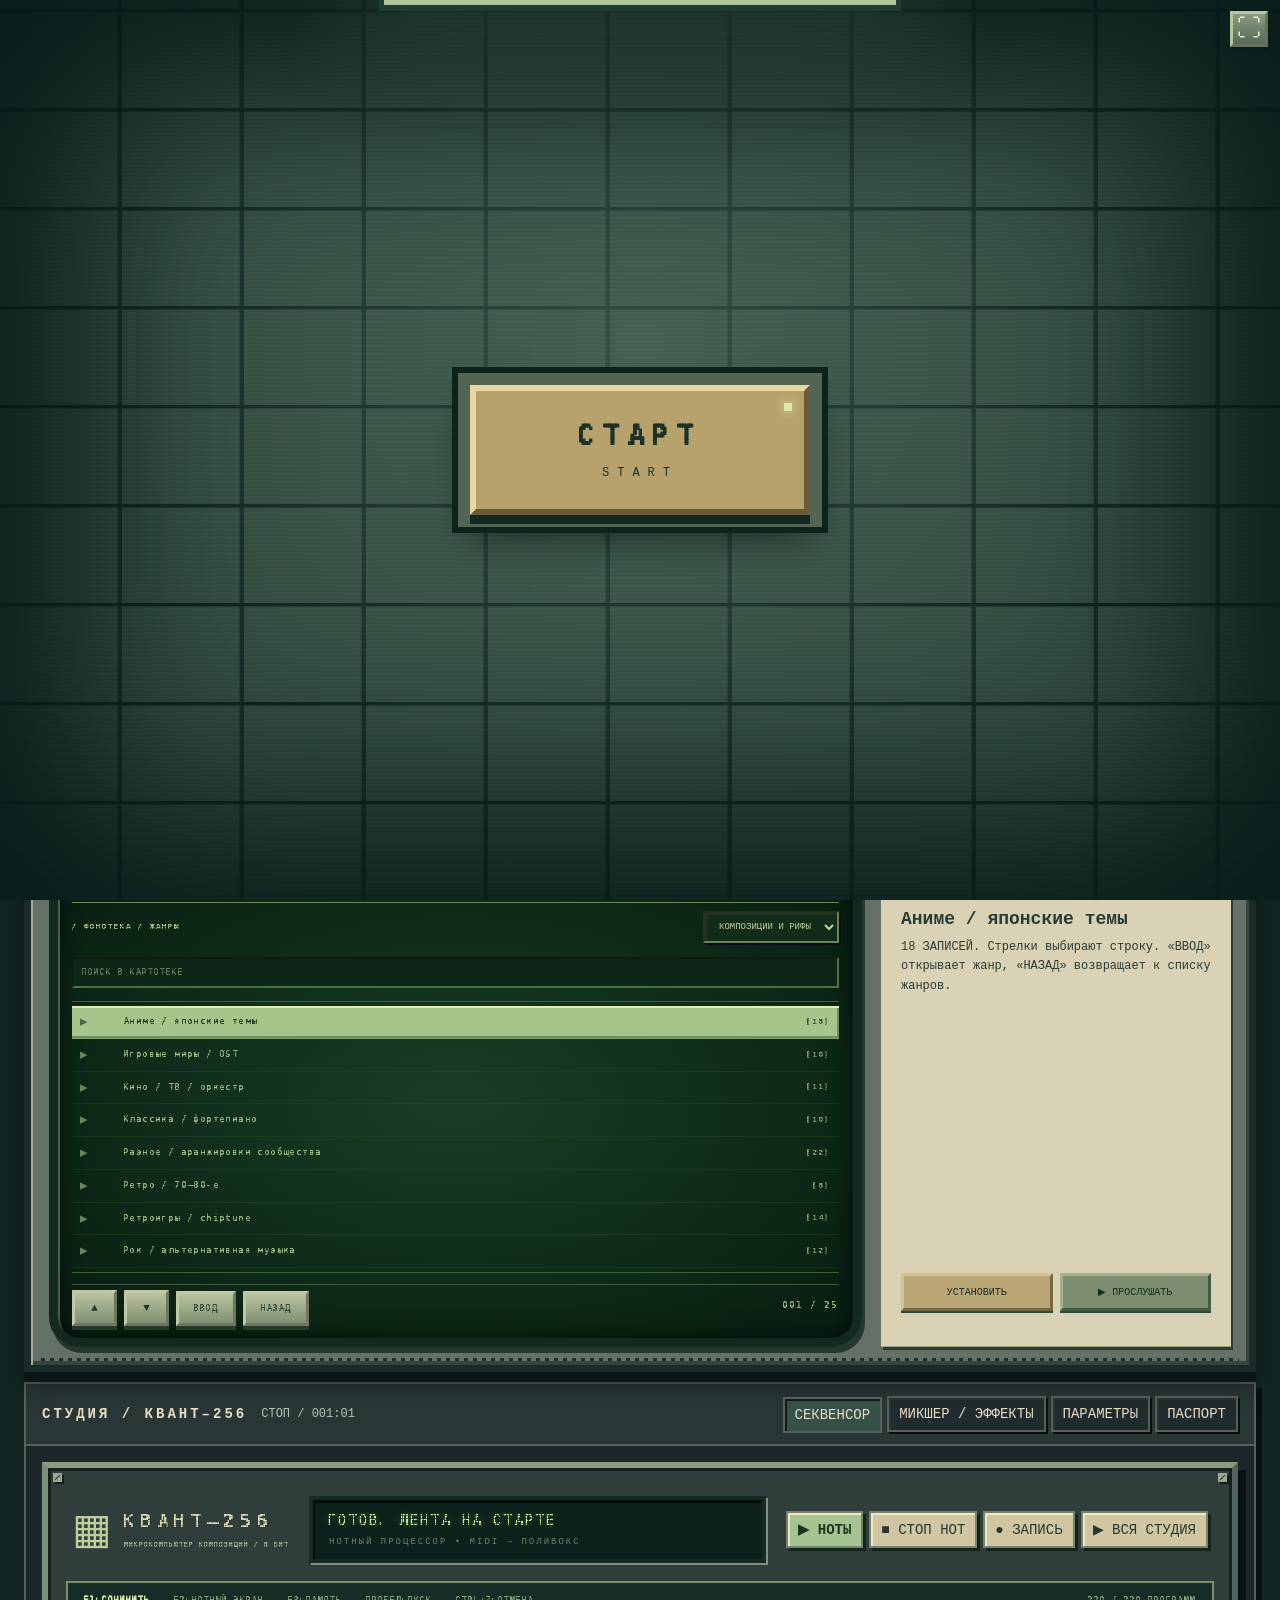
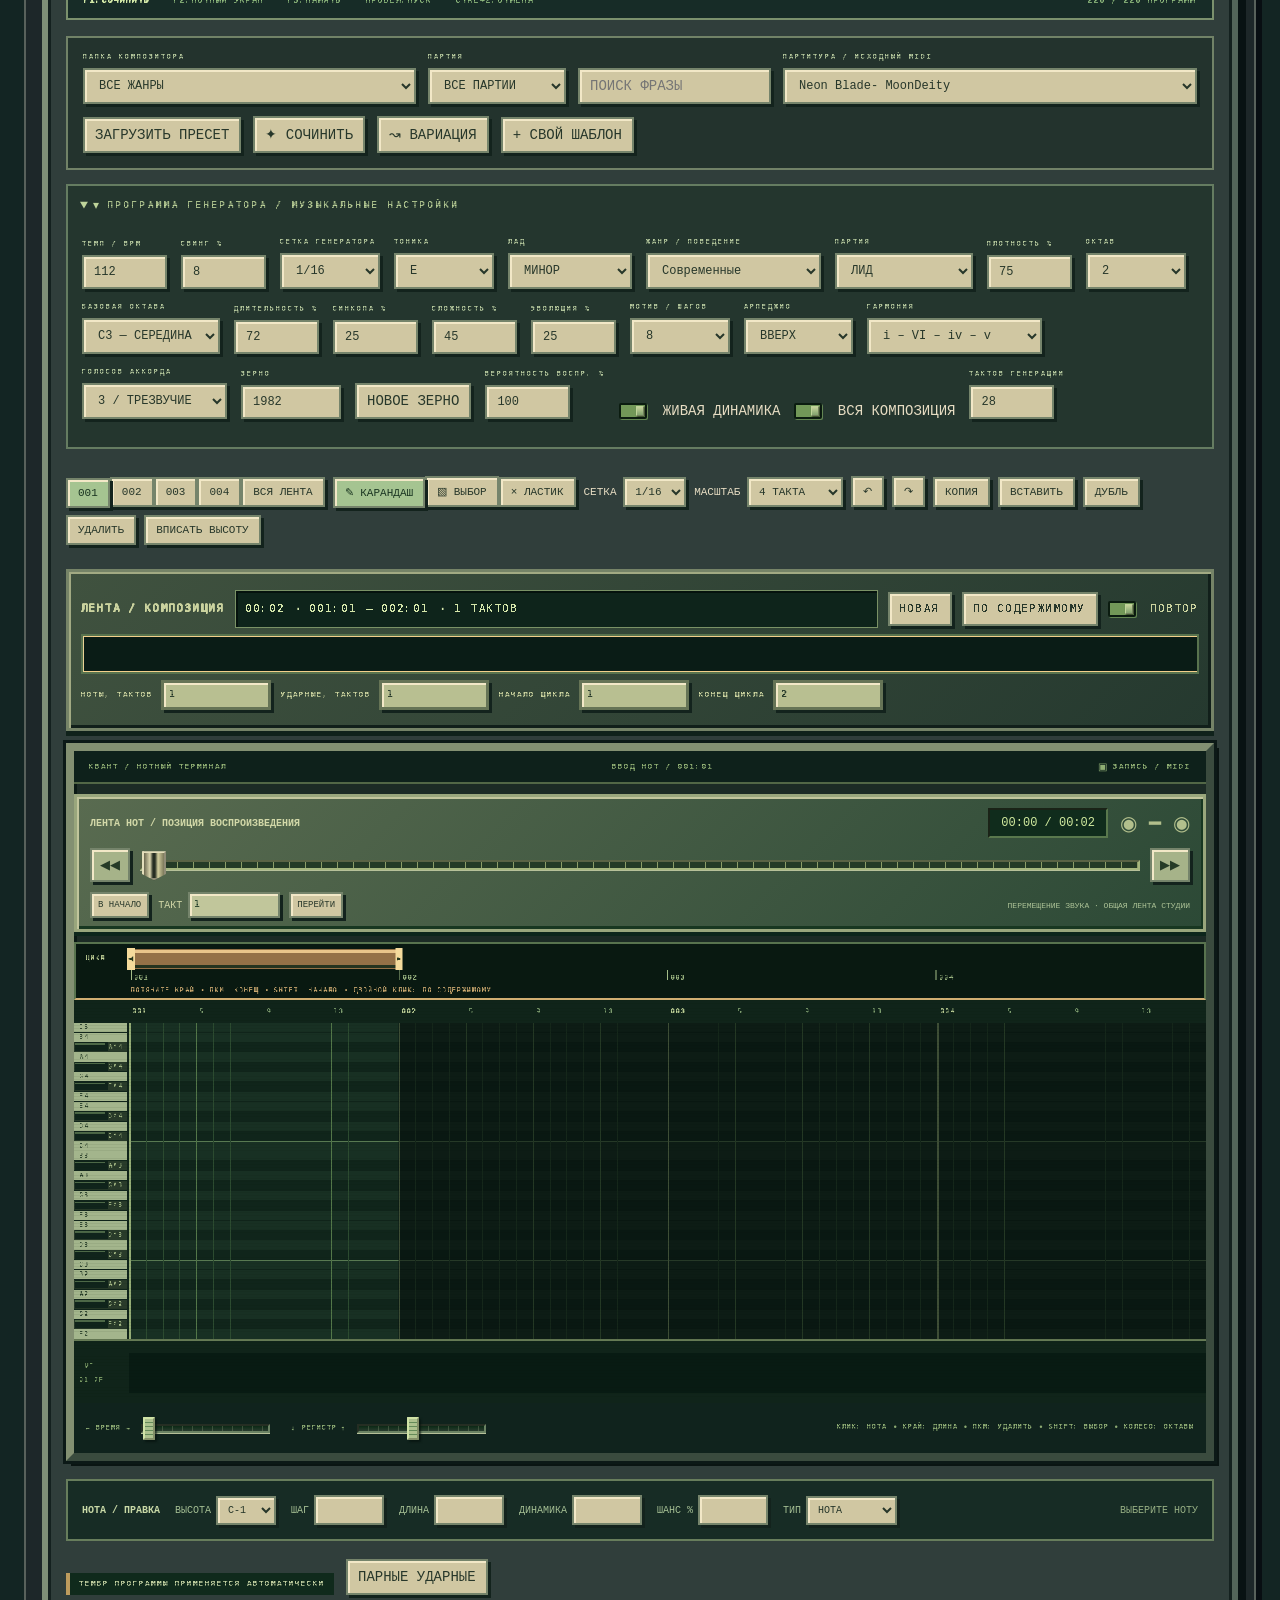
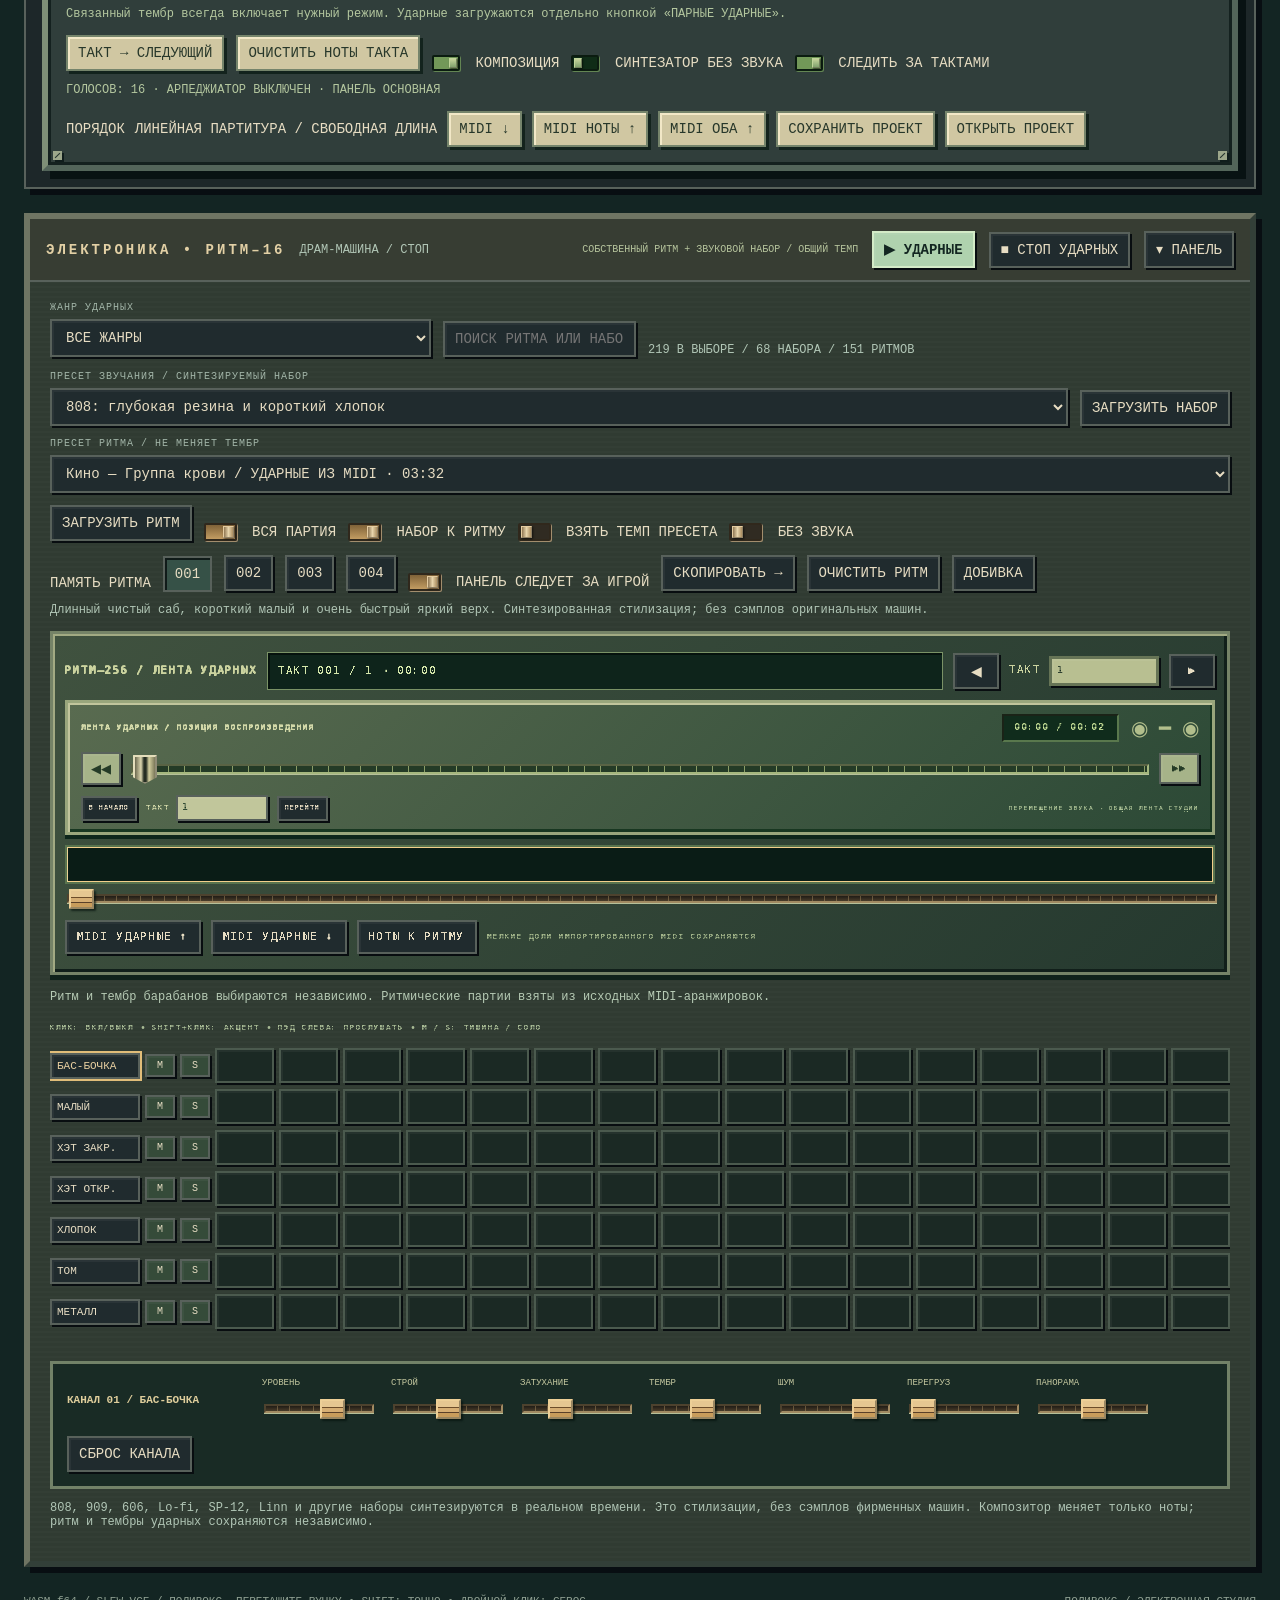
==== commit 38b7482d: "New update lot of new music files, button sounds, bug fix" ====
--- a/index.html
+++ b/index.html
@@ -1,33 +1,33 @@
 <!DOCTYPE html>
 
-<html lang="ru"><head><meta charset="utf-8"/><meta content="width=device-width,initial-scale=1" name="viewport"/><title>ФОРМАНТА — Амбулатория звука</title>
-<link href="assets/studio.css?v=7.0.0" rel="stylesheet"/><link href="data:," rel="icon"/>
+<html lang="ru"><head><meta charset="utf-8"/><meta content="width=device-width,initial-scale=1" name="viewport"/><title>ФОРМАНТА — Лаборатория звука</title>
+<link href="assets/studio.css?v=8.2.0" rel="stylesheet"/><link href="data:," rel="icon"/>
 <!-- Превью ссылки в Discord, Telegram и социальных сетях -->
 <meta content="website" property="og:type"/>
-<meta content="Formanta — Sound Clinic" property="og:site_name"/>
+<meta content="Formanta — Sound Laboratory" property="og:site_name"/>
 <meta content="ru_RU" property="og:locale"/>
-<meta content="ФОРМАНТА — Амбулатория звука" property="og:title"/>
+<meta content="ФОРМАНТА — Лаборатория звука" property="og:title"/>
 <meta content="Поливокс, фонотека настоящих MIDI, драм-машина и лаборатория звука." property="og:description"/>
 <meta content="https://Starsclub1999.github.io/polivoks-studio/" property="og:url"/>
 <meta content="https://Starsclub1999.github.io/polivoks-studio/preview.png" property="og:image"/>
 <meta content="2240" property="og:image:width"/>
 <meta content="1010" property="og:image:height"/>
-<meta content="ФОРМАНТА — Поливокс и амбулатория звука" property="og:image:alt"/>
+<meta content="ФОРМАНТА — Поливокс и лаборатория звука" property="og:image:alt"/>
 <!-- Крупная карточка для X / Twitter -->
 <meta content="summary_large_image" name="twitter:card"/>
-<meta content="ФОРМАНТА — Амбулатория звука" name="twitter:title"/>
+<meta content="ФОРМАНТА — Лаборатория звука" name="twitter:title"/>
 <meta content="Polivoks, real MIDI repertoire, drum machine and a sound laboratory." name="twitter:description"/>
 <meta content="https://Starsclub1999.github.io/polivoks-studio/preview.png" name="twitter:image"/>
-<link href="assets/formanta.css?v=7.0.0" rel="stylesheet"/></head><body class="booting"><div class="formanta-startup" data-phase="ready" id="formantaStartup"><div class="clinic-wall"></div><div class="clinic-lamp"></div><div class="intro-ready" id="introReady"><button id="introStart"><span class="start-light"></span><b>СТАРТ</b><small>START</small></button></div><div class="intro-logo" hidden="" id="introLogo"><canvas aria-label="Форманта — Амбулатория звука" height="280" id="formantaLogo" width="960"></canvas><div class="intro-scope"><svg aria-hidden="true" viewbox="0 0 600 60"><path d="M0 30H120l10 -8 12 16 13 -34 14 52 14 -50 14 43 12 -26 12 15 13 -8H600"></path></svg></div><div class="logo-caption">АМБУЛАТОРИЯ ЗВУКА</div><span class="logo-stamp">ЛАБОРАТОРИЯ № 82</span></div><div class="intro-language" hidden="" id="introLanguages"><h1>ВЫБЕРИТЕ ЯЗЫК / CHOOSE YOUR LANGUAGE</h1><button data-intro-language="ru">РУССКИЙ</button><button data-intro-language="en">ENGLISH</button></div><div class="intro-description" hidden="" id="introDescription"><small id="introCaseLabel">ПРИЁМНАЯ / ДЕЛО № 82</small><h1 id="introTitle">ФОРМАНТА</h1><h2 id="introSubtitle">Амбулатория звука</h2><p id="introCopy"></p><p id="introHint"></p><div class="intro-actions"><button id="introManual">ОТКРЫТЬ РУКОВОДСТВО</button><button class="accent" id="introEnter">ВОЙТИ В ЛАБОРАТОРИЮ</button></div><button class="subtle" id="introChangeLanguage">RU / EN</button></div></div><div id="studioApp" inert="">
-<header><div class="brand"><span class="emblem">Ф</span><div><strong>ФОРМАНТА</strong><small>АМБУЛАТОРИЯ ЗВУКА / ЛАБОРАТОРИЯ № 82</small></div></div><div class="toptools"><span id="status"><i class="led" id="audioLed"></i>СТУДИЯ ОЖИДАЕТ</span><button class="accent" id="power">ВКЛЮЧИТЬ ЗВУК</button><button class="red" id="panic" title="Остановить всё: Escape">СБРОС</button><button id="full" title="Полный экран">⛶</button><button id="storageBtn">ПАМЯТЬ / ОЧИСТКА</button><button id="helpBtn">ИНСТРУКЦИЯ</button><span class="language-switch"><button data-language="ru">RU</button><button data-language="en">EN</button></span><button id="returnReception">ПРИЁМНАЯ</button></div></header><section id="bootPanel" role="status" style="margin:12px 24px;padding:15px;border:2px solid #8ea885;background:#182a27;color:#e7ddc3;font-family:monospace;line-height:1.6"><h2>ПОЛИВОКС / ЗАПУСК СТУДИИ</h2><p id="bootMessage">Загрузка новой студии. Открывайте сайт по HTTPS и нажмите «ВКЛЮЧИТЬ ЗВУК». Для локальной проверки используйте localhost.</p><div id="bootDetail"></div><div id="bootActions"><button id="safeStart">ЧИСТЫЙ ЗАПУСК</button><button id="memoryOpen">ПАМЯТЬ И ВОССТАНОВЛЕНИЕ</button></div><noscript><p>Для студии необходимо включить JavaScript.</p></noscript></section>
-<section aria-label="Электроника: картотека" class="library-device" id="libraryDevice">
-<div class="library-rail"><span class="bolt"></span><div class="device-brand">ЭЛЕКТРОНИКА <b>К–82</b><small>КАРТОТЕКА ЛАБОРАТОРИИ</small></div><div class="library-tabs"><button class="on" data-library="patch">ТЕМБРЫ</button><button data-library="music">ФОНОТЕКА</button><button data-library="drum">УДАРНЫЕ</button></div><span class="power-bulb"></span><span class="bolt"></span></div>
-<div class="library-body"><aside class="catalog-left"><label id="libFolderLabel">КОЛЛЕКЦИЯ</label><div class="library-folders" id="libraryFolders"></div><select aria-label="Тип записи" id="libraryType"></select></aside>
-<div class="catalog-screen"><div class="catalog-screen-head"><span id="libraryScreenTitle">ТЕМБРЫ ПОЛИВОКСА</span><output id="libraryCount">000</output></div><input aria-label="Поиск в картотеке" id="librarySearch" placeholder="ПОИСК В КАРТОТЕКЕ"/><div aria-label="Записи картотеки" class="library-rows" id="libraryRows" role="listbox"></div><div class="library-transport"><button id="libraryPrevious">◀</button><span id="libraryPosition">001 / 458</span><button id="libraryNext">▶</button></div></div>
-<aside class="catalog-card"><div class="paper-pin"></div><small id="libraryCardTag">КАРТОЧКА ТЕМБРА</small><h2 id="libraryCardTitle"></h2><p id="libraryCardDescription"></p><div id="librarySource"></div><label id="libraryPartWrap">ПАРТИЯ MIDI<select id="libraryPart"></select></label><label id="libraryPairWrap"><input checked="" id="libraryPair" type="checkbox"/> НОТЫ + ПАРНЫЕ УДАРНЫЕ</label><div class="library-load"><button id="libraryLoad">УСТАНОВИТЬ</button><button id="libraryListen">▶ ПРОСЛУШАТЬ</button></div><span id="libraryBusy" role="status"></span></aside></div></section><div class="presetbar legacy-selector-strip"><label>КОЛЛЕКЦИЯ</label><select id="category"></select><select aria-label="Тип тембра" id="presetType"></select><input aria-label="Поиск пресетов" id="presetSearch" placeholder="ПОИСК ТЕМБРА" type="text"/><button id="prev">◀</button><select aria-label="Пресет синтезатора" id="preset"></select><button id="next">▶</button><span id="patchdesc"></span><div class="sep"></div><label class="preset-follow"><input checked="" id="followPresetMode" type="checkbox"/> РЕЖИМ ИЗ ПРЕСЕТА</label></div>
+<link href="assets/formanta.css?v=8.2.0" rel="stylesheet"/><link href="assets/laboratory.css?v=8.2.0" rel="stylesheet"/><link href="assets/laboratory82.css?v=8.2.0" rel="stylesheet"/></head><body class="booting"><button id="full" class="corner-full" title="Полный экран" aria-label="Полный экран">⛶</button><div class="formanta-startup" data-phase="ready" id="formantaStartup"><div class="clinic-wall"></div><div class="clinic-lamp"></div><div class="intro-ready" id="introReady"><button id="introStart"><span class="start-light"></span><b>СТАРТ</b><small>START</small></button></div><div class="intro-logo" hidden="" id="introLogo"><canvas aria-label="Форманта — Лаборатория звука" height="280" id="formantaLogo" width="960"></canvas><div class="intro-scope"><svg aria-hidden="true" viewbox="0 0 600 60"><path d="M0 30H120l10 -8 12 16 13 -34 14 52 14 -50 14 43 12 -26 12 15 13 -8H600"></path></svg></div><div class="logo-caption">ЛАБОРАТОРИЯ ЗВУКА</div><span class="logo-stamp">ЛАБОРАТОРИЯ № 82</span></div><div class="intro-language" hidden="" id="introLanguages"><h1>ВЫБЕРИТЕ ЯЗЫК / CHOOSE YOUR LANGUAGE</h1><button data-intro-language="ru">РУССКИЙ</button><button data-intro-language="en">ENGLISH</button></div><div class="intro-description" hidden="" id="introDescription"><small id="introCaseLabel">ПРИЁМНАЯ / ДЕЛО № 82</small><h1 id="introTitle">ФОРМАНТА</h1><h2 id="introSubtitle">Лаборатория звука</h2><p id="introCopy"></p><p id="introHint"></p><div class="intro-actions"><button id="introManual">ОТКРЫТЬ РУКОВОДСТВО</button><button class="accent" id="introEnter">ВОЙТИ В ЛАБОРАТОРИЮ</button></div><button class="subtle" id="introChangeLanguage">RU / EN</button></div></div><div id="studioApp" inert="">
+<header><div class="brand"><span class="emblem">Ф</span><div><strong>ФОРМАНТА</strong><small>ЛАБОРАТОРИЯ ЗВУКА / ЛАБОРАТОРИЯ № 82</small></div></div><div class="toptools"><span id="status"><i class="led" id="audioLed"></i>СТУДИЯ ОЖИДАЕТ</span><button class="accent" id="power">ВКЛЮЧИТЬ ЗВУК</button><button class="red" id="panic" title="Остановить всё: Escape">СБРОС</button><button id="helpBtn">ИНСТРУКЦИЯ</button><button aria-controls="settingsDialog" aria-expanded="false" aria-haspopup="dialog" class="settings-open" id="settingsOpen"><span aria-hidden="true" class="gear-icon">⚙</span><span>НАСТРОЙКИ</span></button></div></header><section id="bootPanel" role="status" style="margin:12px 24px;padding:15px;border:2px solid #8ea885;background:#182a27;color:#e7ddc3;font-family:monospace;line-height:1.6"><h2>ПОЛИВОКС / ЗАПУСК СТУДИИ</h2><p id="bootMessage">Загрузка студии. Для запуска без сервера откройте OPEN_FORMANTA.html. Для модульного сайта используйте localhost или HTTPS.</p><div id="bootDetail"></div><div id="bootActions"><button id="safeStart">ЧИСТЫЙ ЗАПУСК</button><button id="memoryOpen">ПАМЯТЬ И ВОССТАНОВЛЕНИЕ</button></div><noscript><p>Для студии необходимо включить JavaScript.</p></noscript></section>
+<section aria-label="Память тембров Поливокса" class="preset-mini" id="synthMemory"><div class="memory-brand"><i class="memory-lamp"></i><b>ЭЛЕКТРОНИКА</b><small>ПАМЯТЬ ТЕМБРОВ · П–82</small></div><label><span>БАНК</span><select id="miniBank"></select></label><label><span>ТИП</span><select id="miniType"></select></label><label class="memory-program"><span>ПРОГРАММА</span><select id="miniPreset"></select></label><label class="memory-tempo"><span>ТЕМП СИНТ.</span><div><input aria-label="Темп синтезатора" id="synthTempo" type="number" min="1" max="450" step="1" value="120" title="Собственный темп арпеджиатора и синхронной модуляции; хранится в программе"/><button id="resetProgram" type="button" title="Восстановить все настройки выбранной программы" aria-label="Восстановить выбранный тембр">↺</button></div></label><div class="memory-buttons"><button id="miniPrevious" title="Предыдущий тембр">◀</button><button id="miniNext" title="Следующий тембр">▶</button><button id="miniListen" title="Прослушать тембр">♪</button><button id="savePatch" title="Сохранить свой тембр">+</button></div><output aria-live="polite" id="miniFxState"></output></section><div class="presetbar legacy-selector-strip"><label>КОЛЛЕКЦИЯ</label><select id="category"></select><select aria-label="Тип тембра" id="presetType"></select><input aria-label="Поиск пресетов" id="presetSearch" placeholder="ПОИСК ТЕМБРА" type="text"/><button id="prev">◀</button><select aria-label="Пресет синтезатора" id="preset"></select><button id="next">▶</button><span id="patchdesc"></span><div class="sep"></div></div>
 <div class="type-submenu legacy-selector-strip"><div id="typeMenu" style="display:contents"></div><span class="count" id="presetCount"></span></div>
-<div class="panel-toolbar"><span>ПАНЕЛЬ ПРИБОРА</span><button class="on" data-panel="main">ОСНОВНАЯ</button><button data-panel="fx">АРП / ЭФФЕКТЫ</button><label>КОЛЕСО МОДУЛЯЦИИ <input id="performanceWheel" max="1" min="0" step=".001" type="range" value="0"/></label><label>ДАВЛЕНИЕ <input id="performancePressure" max="1" min="0" step=".001" type="range" value="0"/></label><label>СТРОЙ ±2 <input id="performanceBend" max="1" min="-1" step=".001" type="range" value="0"/></label><select id="engineMode" title="Оригинальный Поливокс или расширения панели"><option value="original">ОРИГИНАЛ · 1/2</option><option value="extended">РАСШИРЕННЫЙ · 16</option></select><label>МАСШТАБ <select id="zoom"><option value="fit">ВМЕСТИТЬ</option><option value="0.7">70%</option><option value="0.85">85%</option><option value="1">100%</option><option value="1.25">125%</option></select></label><label class="preset-follow"><input checked="" id="followPresetFX" type="checkbox"/> ЭФФЕКТЫ ИЗ ПРЕСЕТА</label><button id="savePatch">+ ПРЕСЕТ</button></div><div class="stage-shell" id="stageShell"><div class="stage-wrap" id="stageWrap"><canvas aria-label="Поливокс, секвенсор и осциллограф. Управление мышью, касанием и клавишами. Доступные ползунки — во вкладке Параметры." height="1010" id="stage" tabindex="0" width="2240"></canvas></div></div><div id="valueTip"></div>
-<section class="workspace" id="mainWorkspace"><div class="racktitle"><strong>СТУДИЯ / КВАНТ–256</strong><span class="readout" id="position">СТОП / 001:01</span><div class="tabs"><button class="on" data-tab="sequencer">СЕКВЕНСОР</button><button data-tab="mixer">МИКШЕР / ЭФФЕКТЫ</button><button data-tab="params">ПАРАМЕТРЫ</button><button data-tab="manual">ПАСПОРТ</button></div></div>
+<div class="panel-toolbar"><span>ПАНЕЛЬ ПРИБОРА</span><button class="on" data-panel="main">ОСНОВНАЯ</button><button data-panel="fx">АРП / ЭФФЕКТЫ</button></div><div class="stage-shell" id="stageShell"><div class="stage-wrap" id="stageWrap"><canvas aria-label="Поливокс, секвенсор и осциллограф. Управление мышью, касанием и клавишами. Доступные ползунки — во вкладке Параметры." height="1010" id="stage" tabindex="0" width="2240"></canvas></div></div><div id="valueTip"></div>
+<section aria-label="Картотека композиций и ритмов" class="library-device track-device" id="libraryDevice">
+<div class="library-rail"><span class="bolt"></span><div class="device-brand">ЭЛЕКТРОНИКА <b>КМ–82</b><small>ФОНОТЕКА ЛАБОРАТОРИИ</small></div><div class="library-tabs"><button class="on" data-library="music">ФОНОТЕКА</button><button data-library="drum">РИТМЫ / НАБОРЫ</button></div><span class="power-bulb"></span><span class="bolt"></span></div>
+<div class="library-body">
+<div class="catalog-screen"><div class="catalog-screen-head"><span id="libraryScreenTitle">ФОНОТЕКА / ИСХОДНЫЕ MIDI</span><output id="libraryCount">000</output></div><div class="catalog-menu-bar"><output id="libraryPath"></output><select id="libraryType" aria-label="Тип записи"></select></div><input aria-label="Поиск в картотеке" id="librarySearch" placeholder="ПОИСК В КАРТОТЕКЕ"/><div aria-label="Записи картотеки" class="library-rows" id="libraryRows" role="listbox" tabindex="0"></div><div class="library-transport"><button id="libraryPrevious" aria-label="Предыдущая строка">▲</button><button id="libraryNext" aria-label="Следующая строка">▼</button><button id="libraryEnter">ВВОД</button><button id="libraryBack">НАЗАД</button><span id="libraryPosition">001</span></div></div>
+<aside class="catalog-card"><div class="paper-pin"></div><small id="libraryCardTag">КАРТОЧКА КОМПОЗИЦИИ</small><h2 id="libraryCardTitle"></h2><p id="libraryCardDescription"></p><div id="librarySource"></div><label id="libraryPartWrap">ПАРТИЯ MIDI<select id="libraryPart"></select></label><label id="libraryPairWrap"><input checked="" id="libraryPair" type="checkbox"/> НОТЫ + ПАРНЫЕ УДАРНЫЕ</label><label id="libraryPatchWrap">ТЕМБР К КОМПОЗИЦИИ<select id="libraryPatch"></select></label><div class="library-load"><button id="libraryLoad">УСТАНОВИТЬ</button><button id="libraryListen">▶ ПРОСЛУШАТЬ</button></div><span id="libraryBusy" role="status"></span></aside></div></section><section class="workspace" id="mainWorkspace"><div class="racktitle"><strong>СТУДИЯ / КВАНТ–256</strong><span class="readout" id="position">СТОП / 001:01</span><div class="tabs"><button class="on" data-tab="sequencer">СЕКВЕНСОР</button><button data-tab="mixer">МИКШЕР / ЭФФЕКТЫ</button><button data-tab="params">ПАРАМЕТРЫ</button><button data-tab="manual">ПАСПОРТ</button></div></div>
 <div class="rackbody" id="sequencer">
 <div class="computer-bezel"><span class="rack-screw tl"></span><span class="rack-screw tr"></span><span class="rack-screw bl"></span><span class="rack-screw br"></span>
 <div class="computer-head"><div class="computer-mark"><span>▦</span><div><b>КВАНТ–256</b><small>МИКРОКОМПЬЮТЕР КОМПОЗИЦИЙ / 8 БИТ</small></div></div><div class="vfd"><span id="compDisplay">ГОТОВ. ЛЕНТА НА СТАРТЕ</span><small>НОТНЫЙ ПРОЦЕССОР • MIDI → ПОЛИВОКС</small></div><div class="transport"><button class="accent" id="play">▶ НОТЫ</button><button id="stop">■ СТОП НОТ</button><button id="liveRec">● ЗАПИСЬ</button><button id="playAll">▶ ВСЯ СТУДИЯ</button></div></div>
@@ -46,22 +46,22 @@
 </div></details>
 <div class="roll-toolbar"><div><button class="bank on" data-bank="0">A</button><button class="bank" data-bank="1">B</button><button class="bank" data-bank="2">C</button><button class="bank" data-bank="3">D</button><button id="rollAll">ВСЯ ЛЕНТА</button></div><div><button class="on" id="toolDraw" title="Рисовать ноты">✎ КАРАНДАШ</button><button id="toolSelect" title="Выделять ноты">▧ ВЫБОР</button><button id="toolErase">× ЛАСТИК</button></div><label>СЕТКА <select id="rollSnap"><option value="1">1/16</option><option value=".5">1/32</option><option value=".25">1/64</option><option value="2">1/8</option><option value="4">1/4</option></select></label><label>МАСШТАБ <select id="rollSpan"><option value="64">4 ТАКТА</option><option value="128">8 ТАКТОВ</option><option value="256">16 ТАКТОВ</option><option value="512">32 ТАКТА</option><option value="all">ВСЯ ЛЕНТА</option><option value="32">2 ТАКТА</option><option value="16">1 ТАКТ</option><option value="8">½ ТАКТА</option></select></label><button id="undoRoll">↶</button><button id="redoRoll">↷</button><button id="copyNotes">КОПИЯ</button><button id="pasteNotes">ВСТАВИТЬ</button><button id="duplicateNotes">ДУБЛЬ</button><button id="deleteNotes">УДАЛИТЬ</button><button id="fitNotes">ВПИСАТЬ ВЫСОТУ</button></div>
 <div class="timeline-console"><div class="timeline-top"><b>ЛЕНТА / КОМПОЗИЦИЯ</b><output id="timelineReadout">00:00</output><button id="newComposition">НОВАЯ</button><button id="fitSong">ПО СОДЕРЖИМОМУ</button><label><input checked="" id="timelineLoop" type="checkbox"/> ПОВТОР</label></div><canvas aria-label="Обзор всей партитуры; перетаскивание перемещает окно редактора" height="52" id="songOverview" tabindex="0" width="1600"></canvas><div class="timeline-lengths"><label>НОТЫ, ТАКТОВ <input id="noteLength" max="4294967295" min=".0625" step=".0625" type="number" value="4"/></label><label>УДАРНЫЕ, ТАКТОВ <input id="drumLength" max="4294967295" min=".0625" step=".0625" type="number" value="4"/></label><label>НАЧАЛО ЦИКЛА <input id="loopFrom" max="4294967295.99" min="1" step=".0625" type="number" value="1"/></label><label>КОНЕЦ ЦИКЛА <input id="loopTo" max="4294967296" min="1.0625" step=".0625" type="number" value="5"/></label></div></div>
-<div class="crt-frame"><div class="crt-caption"><span>КВАНТ / НОТНЫЙ ТЕРМИНАЛ</span><span id="rollReadout">ВВОД НОТ / 001:01</span><span>▣ ЗАПИСЬ / MIDI</span></div><canvas aria-label="Толстая полоса длины: тянуть левый или правый край для обрезки диапазона воспроизведения" height="76" id="timelineRuler" tabindex="0" width="1600"></canvas><div class="roll-screen" id="rollScreen"><canvas aria-label="Редактор нот piano roll: клик — добавить, перетащить — двигать, правый край — длина, правая кнопка — удалить" height="570" id="pianoRoll" tabindex="0" width="1600"></canvas><div id="rollHead"></div></div><div class="crt-nav"><label>← ВРЕМЯ → <input id="rollScroll" max="0" min="0" step="1" type="range" value="0"/></label><label>↓ РЕГИСТР ↑ <input id="pitchScroll" max="127" min="31" step="1" type="range" value="72"/></label><span>КЛИК: НОТА • КРАЙ: ДЛИНА • ПКМ: УДАЛИТЬ • SHIFT: ВЫБОР • КОЛЕСО: ОКТАВЫ</span></div></div>
+<div class="crt-frame"><div class="crt-caption"><span>КВАНТ / НОТНЫЙ ТЕРМИНАЛ</span><button class="view-follow" id="noteFollow" hidden="" title="Вернуть просмотр к воспроизведению">ПРИВЯЗКА</button><span id="rollReadout">ВВОД НОТ / 001:01</span><span>▣ ЗАПИСЬ / MIDI</span></div><section class="tape-deck" id="noteTape"><div class="tape-deck-head"><b>ЛЕНТА НОТ / ПОЗИЦИЯ ВОСПРОИЗВЕДЕНИЯ</b><output id="noteTapeTime">00:00 / 00:00</output><span aria-hidden="true" class="tape-reels">◉ ━ ◉</span></div><div class="tape-scrub"><button data-tape-part="note" data-tape-skip="-16" title="Назад на такт">◀◀</button><input aria-label="Перемотка нот" id="noteTapeSeek" max="16" min="0" step="0.125" type="range" value="0"/><button data-tape-part="note" data-tape-skip="16" title="Вперёд на такт">▶▶</button></div><div class="tape-deck-foot"><button data-tape-home="" data-tape-part="note">В НАЧАЛО</button><label>ТАКТ <input id="noteTapeBar" max="4294967295" min="1" step="1" type="number" value="1"/></label><button data-tape-go="" data-tape-part="note">ПЕРЕЙТИ</button><small>ПЕРЕМЕЩЕНИЕ ЗВУКА · ОБЩАЯ ЛЕНТА СТУДИИ</small></div></section><canvas aria-label="Толстая полоса длины: тянуть левый или правый край для обрезки диапазона воспроизведения" height="76" id="timelineRuler" tabindex="0" width="1600"></canvas><div class="roll-screen" id="rollScreen"><canvas aria-label="Редактор нот piano roll: клик — добавить, перетащить — двигать, правый край — длина, правая кнопка — удалить" height="570" id="pianoRoll" tabindex="0" width="1600"></canvas><div id="rollHead"></div></div><div class="crt-nav"><label>← ВРЕМЯ → <input id="rollScroll" max="0" min="0" step="1" type="range" value="0"/></label><label>↓ РЕГИСТР ↑ <input id="pitchScroll" max="127" min="31" step="1" type="range" value="72"/></label><span>КЛИК: НОТА • КРАЙ: ДЛИНА • ПКМ: УДАЛИТЬ • SHIFT: ВЫБОР • КОЛЕСО: ОКТАВЫ</span></div></div>
 <div class="note-inspector"><b>НОТА / ПРАВКА</b><label>ВЫСОТА <select id="editPitch"></select></label><label>ШАГ <input id="editStart" max="68719476719.875" min="0" step=".25" type="number"/></label><label>ДЛИНА <input id="editDuration" max="68719476720" min=".001" step=".25" type="number"/></label><label>ДИНАМИКА <input id="editVelocity" max="100" min="1" type="number"/></label><label>ШАНС % <input id="editChance" max="100" min="0" type="number"/></label><label>ТИП <select id="editMode"><option value="0">НОТА</option><option value="1">АКЦЕНТ</option><option value="2">СЛАЙД</option><option value="3">2 ПОВТОРА</option><option value="4">3 ПОВТОРА</option></select></label><span id="selectionInfo">ВЫБЕРИТЕ НОТУ</span></div>
-<p class="book-hint" id="composerHint"></p><div class="controls"><label><input checked="" id="linkComposerSound" type="checkbox"/> ТЕМБР К ФРАЗЕ</label><button id="soundForPhrase">ПОДОБРАТЬ ТЕМБР</button><button id="loadMatchedDrums">ПАРНЫЕ УДАРНЫЕ</button><span class="readout">Связанный тембр всегда включает нужный режим. Ударные загружаются отдельно кнопкой «ПАРНЫЕ УДАРНЫЕ».</span></div><div class="controls"><button id="copyBank">ТАКТ → СЛЕДУЮЩИЙ</button><button id="clearBank">ОЧИСТИТЬ НОТЫ ТАКТА</button><label><input checked="" id="songMode" type="checkbox"/> КОМПОЗИЦИЯ</label><label><input id="synthMute" type="checkbox"/> СИНТЕЗАТОР БЕЗ ЗВУКА</label><label><input id="follow" type="checkbox"/> СЛЕДИТЬ ЗА ТАКТАМИ</label><span class="readout" id="polyHint">МОНО / ДУО • АККОРДЫ: ПЕРЕКЛЮЧИТЕ В РАСШИРЕННЫЙ РЕЖИМ</span></div>
+<p class="book-hint" id="composerHint"></p><div class="controls"><span class="program-auto">ТЕМБР ПРОГРАММЫ ПРИМЕНЯЕТСЯ АВТОМАТИЧЕСКИ</span><button id="loadMatchedDrums">ПАРНЫЕ УДАРНЫЕ</button><span class="readout">Связанный тембр всегда включает нужный режим. Ударные загружаются отдельно кнопкой «ПАРНЫЕ УДАРНЫЕ».</span></div><div class="controls"><button id="copyBank">ТАКТ → СЛЕДУЮЩИЙ</button><button id="clearBank">ОЧИСТИТЬ НОТЫ ТАКТА</button><label><input checked="" id="songMode" type="checkbox"/> КОМПОЗИЦИЯ</label><label><input id="synthMute" type="checkbox"/> СИНТЕЗАТОР БЕЗ ЗВУКА</label><label><input checked="" id="follow" type="checkbox"/> СЛЕДИТЬ ЗА ТАКТАМИ</label><span class="readout" id="polyHint">МОНО / ДУО • АККОРДЫ: ПЕРЕКЛЮЧИТЕ В РАСШИРЕННЫЙ РЕЖИМ</span></div>
 <div class="editorfooter"><span>ПОРЯДОК</span><div class="arrange" id="arrange"></div><button id="midiOut">MIDI ↓</button><button id="midiIn">MIDI НОТЫ ↑</button><button id="midiBothIn">MIDI ОБА ↑</button><button id="projectSave">СОХРАНИТЬ ПРОЕКТ</button><button id="projectLoad">ОТКРЫТЬ ПРОЕКТ</button></div>
 </div>
 </div>
-<div class="rackbody hidden" id="mixer"><div class="controls"><label class="field"><span>УДАРНЫЕ / УРОВЕНЬ</span><input id="drumVolume" max="1" min="0" step=".01" type="range" value=".65"/></label><label class="field"><span>ПЕРЕГРУЗ УДАРНЫХ</span><input id="drumDrive" max="1" min="0" step=".01" type="range" value=".15"/></label><label class="field"><span>ЭХО / МИКС</span><input id="delay" max=".7" min="0" step=".01" type="range" value=".12"/></label><label class="field"><span>ЭХО / ОБР. СВЯЗЬ</span><input id="feedback" max=".85" min="0" step=".01" type="range" value=".28"/></label><label class="field"><span>ЭХО / ДОЛЯ</span><select id="delayTime"><option value=".75">3/16</option><option value=".5">1/8</option><option value="1">1/4</option><option value="1.5">3/8</option></select></label><label class="field"><span>РЕВЕРБЕРАЦИЯ</span><input id="reverb" max=".65" min="0" step=".01" type="range" value=".12"/></label><label class="field"><span>ОБЩИЙ УРОВЕНЬ</span><input id="master" max="1" min="0" step=".01" type="range" value=".6"/></label><button class="red" id="rec">● ЗАПИСАТЬ WAV</button><span class="readout" id="recTime">00:00</span></div><div class="controls"><button id="midiConnect">ПОДКЛЮЧИТЬ MIDI</button><span class="readout" id="midiStatus">USB MIDI / CC 1, 7, 74, 71 · изгиб строя ±2</span><label><input id="externalHold" type="checkbox"/> УДЕРЖАНИЕ ВХОДА</label><button id="external">ВНЕШНИЙ АУДИОВХОД</button><label class="field"><span>ВНЕШНИЙ ВХОД В ФИЛЬТР</span><input id="externalLevel" max="1" min="0" step=".01" type="range" value="0"/></label><label><input id="phones" type="checkbox"/> МОНИТОР: ТЕЛЕФОНЫ</label></div><div class="audio-options"><label class="field"><span>АУДИО / БУФЕР</span><select id="audioProfile"><option value="auto">АВТО / ТЕСТ DSP</option><option value="direct">LIVE / БЕЗ PCM-ОЧЕРЕДИ</option><option value="live">PCM 43 мс / ИГРА</option><option value="buffered">PCM 128 мс / БЫСТРЕЕ</option><option value="safe">PCM 341 мс / СТАБИЛЬНЕЕ</option></select></label><span class="status-meter"><i id="peakMeter"></i></span><span class="readout" id="audioDiagnostic">48 кГц · сглаживание · DC-фильтр · оптимизированный DSP</span></div><div class="audio-options"><button id="nativeTone">▶ ЧИСТЫЙ ТОН / ТЕСТ</button><button id="resetAudioMeters">СБРОС СЧЁТЧИКОВ</button><label><input checked="" id="audioGraphics" type="checkbox"/> ПОЛНАЯ ГРАФИКА / СНЯТЬ: МИНИМУМ</label><button id="audioReport">СКАЧАТЬ ДИАГНОСТИКУ</button></div><p class="readout" id="diagnosticReadout">PCM-буфер ещё не запущен.</p><p class="readout">В буферном режиме тяжёлый синтез идёт в отдельном Worker; аудиопоток только выдаёт готовый PCM. «Провалы» — реальные случаи отсутствия готовых отсчётов в этой очереди, не счётчик USB или драйвера. PCM-профили добавляют 43, 128 или 341 мс. LIVE не добавляет отдельную PCM-очередь, но задержка браузера и устройства остаётся. АВТО выбирает профиль по стартовому тесту, а не гарантирует отсутствие провалов. «Чистый тон» создаётся встроенным OscillatorNode и обходит DSP. Если он тоже трещит, проверять нужно браузерный аудиовывод / систему. Если чистый тон чистый, а музыка нет — проверяйте счётчик провалов и нагрузку DSP. Снятие «Полная графика» снижает частоту отрисовки до 2 кадров/с. Диагностика не устанавливает причину на конкретном оборудовании автоматически.</p><p class="readout">Внутренние эффекты находятся на панели «АРП / ЭФФЕКТЫ». Микшер добавляет отдельные эффекты ко всей студии. Внешний вход подаётся перед фильтром; для непрерывной обработки включите «УДЕРЖАНИЕ ВХОДА».</p></div>
+<div class="rackbody hidden" id="mixer"><div class="controls"><label class="field"><span>УДАРНЫЕ / УРОВЕНЬ</span><input id="drumVolume" max="1" min="0" step=".01" type="range" value=".65"/></label><label class="field"><span>ПЕРЕГРУЗ УДАРНЫХ</span><input id="drumDrive" max="1" min="0" step=".01" type="range" value=".15"/></label><label class="field"><span>ЭХО / МИКС</span><input id="delay" max=".7" min="0" step=".01" type="range" value=".12"/></label><label class="field"><span>ЭХО / ОБР. СВЯЗЬ</span><input id="feedback" max=".85" min="0" step=".01" type="range" value=".28"/></label><label class="field"><span>ЭХО / ДОЛЯ</span><select id="delayTime"><option value=".75">3/16</option><option value=".5">1/8</option><option value="1">1/4</option><option value="1.5">3/8</option></select></label><label class="field"><span>РЕВЕРБЕРАЦИЯ</span><input id="reverb" max=".65" min="0" step=".01" type="range" value=".12"/></label><label class="field"><span>ОБЩИЙ УРОВЕНЬ</span><input id="master" max="1" min="0" step=".01" type="range" value=".6"/></label><button class="red" id="rec">● ЗАПИСАТЬ WAV</button><span class="readout" id="recTime">00:00</span></div></div>
 <div class="rackbody hidden" id="params"><p class="readout">Все параметры панели доступны здесь с клавиатуры. На приборе: тянуть ручку вверх/вниз, колесо мыши, Shift — точно, двойной клик — начальное значение. Щелчки селекторов точно совмещены с нанесённой шкалой.</p><div class="extra-rack hidden"><h3>СИНТЕЗ+ / ХАРАКТЕР ТЕМБРА</h3><p class="readout" id="extraState"></p><div id="extraParams"></div><p class="readout">Дополнительные параметры расширенного тракта: частотное отношение генератора II, фазовая и кольцевая модуляция, PWM, хорус и кассетная окраска. Они сохраняются в тембре. Обработка зерном и хорусом затрагивает только синтезатор.</p></div><div id="paramAccess"></div></div>
 <div class="rackbody hidden" id="manual"><div class="manual-invitation"><div class="folder-preview"><span>Ф–82</span><b>ЛАБОРАТОРНОЕ ДЕЛО</b><small>ПОЛИВОКС / ПРИБОРЫ И МЕТОДИКА</small><button id="manualOpenFull">ОТКРЫТЬ ПАПКУ</button></div><p>Руководство по всем приборам, маршруту сигнала, настройке тембров, MIDI, редакторам, записи и истории Поливокса.</p></div></div>
 </section>
 <section class="workspace drum-workspace" id="drumWorkspace"><div class="racktitle"><strong>ЭЛЕКТРОНИКА • РИТМ–16</strong><span class="readout" id="drumPosition">ДРАМ-МАШИНА / СТОП</span><span class="drum-independent">СОБСТВЕННЫЙ РИТМ + ЗВУКОВОЙ НАБОР / ОБЩИЙ ТЕМП</span><button class="accent" id="drumPlay">▶ УДАРНЫЕ</button><button id="drumStop">■ СТОП УДАРНЫХ</button><button id="drumCollapse">▾ ПАНЕЛЬ</button></div><div class="drumbody" id="drumPanel">
 <div class="controls"><label class="field"><span>ЖАНР УДАРНЫХ</span><select id="drumGenre"></select></label><input class="book-search" id="drumSearch" placeholder="ПОИСК РИТМА ИЛИ НАБОРА" type="text"/><span class="readout" id="drumBookCount"></span></div><div class="controls"><label class="field grow"><span>ПРЕСЕТ ЗВУЧАНИЯ / СИНТЕЗИРУЕМЫЙ НАБОР</span><select id="drumKit"></select></label><button id="applyKit">ЗАГРУЗИТЬ НАБОР</button><label class="field grow"><span>ПРЕСЕТ РИТМА / НЕ МЕНЯЕТ ТЕМБР</span><select id="drumPreset"></select></label><button id="applyDrums">ЗАГРУЗИТЬ РИТМ</button><label><input checked="" id="drumLoad4" type="checkbox"/> ВСЯ ПАРТИЯ</label><label><input checked="" id="drumFollowKit" type="checkbox"/> НАБОР К РИТМУ</label><label><input id="drumTempo" type="checkbox"/> ВЗЯТЬ ТЕМП ПРЕСЕТА</label><label><input id="drumMute" type="checkbox"/> БЕЗ ЗВУКА</label></div>
 <div class="controls"><span>ПАМЯТЬ РИТМА</span><button class="drumbank on" data-dbank="0">A</button><button class="drumbank" data-dbank="1">B</button><button class="drumbank" data-dbank="2">C</button><button class="drumbank" data-dbank="3">D</button><label><input checked="" id="drumFollow" type="checkbox"/> ПАНЕЛЬ СЛЕДУЕТ ЗА ИГРОЙ</label><button id="copyDrumBank">СКОПИРОВАТЬ →</button><button id="clearDrumBank">ОЧИСТИТЬ РИТМ</button><button id="drumFill">ДОБИВКА</button><span class="readout" id="kitDesc"></span></div>
-<div class="tape-navigation"><div class="tape-title"><b>РИТМ–256 / ЛЕНТА УДАРНЫХ</b><output id="drumPageInfo">ТАКТ 001</output><button id="drumPrev">◀</button><label>ТАКТ <input id="drumBarJump" max="4294967295" min="1" type="number" value="1"/></label><button id="drumNext">▶</button></div><canvas aria-label="Обзор длинной партии ударных" height="48" id="drumOverview" width="1600"></canvas><input aria-label="Прокрутка тактов нижней драм-машины" id="drumBarScroll" max="3" min="0" step="1" type="range" value="0"/><div class="tape-actions"><button id="drumMidiIn">MIDI УДАРНЫЕ ↑</button><button id="drumMidiOut">MIDI УДАРНЫЕ ↓</button><button id="loadMatchedNotes">НОТЫ К РИТМУ</button><span>МЕЛКИЕ ДОЛИ ИМПОРТИРОВАННОГО MIDI СОХРАНЯЮТСЯ</span></div></div>
-<p class="book-hint" id="rhythmHint">Ритм и тембр барабанов выбираются независимо. Ритмические партии взяты из исходных MIDI-аранжировок.</p><div class="drum-legend">КЛИК: ВКЛ/ВЫКЛ • SHIFT+КЛИК: АКЦЕНТ • ПЭД СЛЕВА: ПРОСЛУШАТЬ • M / S: ТИШИНА / СОЛО</div><div class="gridscroll" id="drumGrid"></div>
+<div class="tape-navigation"><div class="tape-title"><b>РИТМ–256 / ЛЕНТА УДАРНЫХ</b><button class="view-follow" id="drumFollowView" hidden="" title="Вернуть просмотр к воспроизведению">ПРИВЯЗКА</button><output id="drumPageInfo">ТАКТ 001</output><button id="drumPrev">◀</button><label>ТАКТ <input id="drumBarJump" max="4294967295" min="1" type="number" value="1"/></label><button id="drumNext">▶</button></div><section class="tape-deck" id="drumTape"><div class="tape-deck-head"><b>ЛЕНТА УДАРНЫХ / ПОЗИЦИЯ ВОСПРОИЗВЕДЕНИЯ</b><output id="drumTapeTime">00:00 / 00:00</output><span aria-hidden="true" class="tape-reels">◉ ━ ◉</span></div><div class="tape-scrub"><button data-tape-part="drum" data-tape-skip="-16" title="Назад на такт">◀◀</button><input aria-label="Перемотка ударных" id="drumTapeSeek" max="16" min="0" step="0.125" type="range" value="0"/><button data-tape-part="drum" data-tape-skip="16" title="Вперёд на такт">▶▶</button></div><div class="tape-deck-foot"><button data-tape-home="" data-tape-part="drum">В НАЧАЛО</button><label>ТАКТ <input id="drumTapeBar" max="4294967295" min="1" step="1" type="number" value="1"/></label><button data-tape-go="" data-tape-part="drum">ПЕРЕЙТИ</button><small>ПЕРЕМЕЩЕНИЕ ЗВУКА · ОБЩАЯ ЛЕНТА СТУДИИ</small></div></section><canvas aria-label="Обзор длинной партии ударных" height="48" id="drumOverview" width="1600"></canvas><input aria-label="Прокрутка тактов нижней драм-машины" id="drumBarScroll" max="3" min="0" step="1" type="range" value="0"/><div class="tape-actions"><button id="drumMidiIn">MIDI УДАРНЫЕ ↑</button><button id="drumMidiOut">MIDI УДАРНЫЕ ↓</button><button id="loadMatchedNotes">НОТЫ К РИТМУ</button><span>МЕЛКИЕ ДОЛИ ИМПОРТИРОВАННОГО MIDI СОХРАНЯЮТСЯ</span></div></div>
+<p class="book-hint" id="rhythmHint">Ритм и тембр барабанов выбираются независимо. Ритмические партии взяты из исходных MIDI-аранжировок.</p><div class="drum-legend">КЛИК: ВКЛ/ВЫКЛ • SHIFT+КЛИК: АКЦЕНТ • ПЭД СЛЕВА: ПРОСЛУШАТЬ • M / S: ТИШИНА / СОЛО</div><div class="gridscroll"><div id="drumSheet"><div id="drumGrid"></div><div id="drumHead" aria-hidden="true"></div></div></div>
 <div class="drum-channel" id="drumChannel"><b id="drumSelected">КАНАЛ 01 / БАС-БОЧКА</b><label>УРОВЕНЬ <input id="trackLevel" max="1.5" min="0" step=".01" type="range" value=".85"/></label><label>СТРОЙ <input id="trackPitch" max="24" min="-24" step="1" type="range" value="0"/></label><label>ЗАТУХАНИЕ <input id="trackDecay" max="3" min=".15" step=".01" type="range" value="1"/></label><label>ТЕМБР <input id="trackTone" max="1" min="0" step=".01" type="range" value=".5"/></label><label>ШУМ <input id="trackNoise" max="1" min="0" step=".01" type="range" value=".6"/></label><label>ПЕРЕГРУЗ <input id="trackDrive" max="1" min="0" step=".01" type="range" value="0"/></label><label>ПАНОРАМА <input id="trackPan" max="1" min="-1" step=".01" type="range" value="0"/></label><button id="trackReset">СБРОС КАНАЛА</button></div><p class="readout">808, 909, 606, Lo-fi, SP-12, Linn и другие наборы синтезируются в реальном времени. Это стилизации, без сэмплов фирменных машин. Композитор меняет только ноты; ритм и тембры ударных сохраняются независимо.</p>
 </div></section>
-<div class="footer"><span id="engineInfo">WASM / ZDF 4× / ПОЛИВОКС</span><span>ПЕРЕТАЩИТЕ РУЧКУ • SHIFT: ТОЧНО • ДВОЙНОЙ КЛИК: СБРОС</span><span>ПОЛИВОКС / ЭЛЕКТРОННАЯ СТУДИЯ</span></div><div id="toast" role="status"></div><input accept=".json,.mid,.midi" hidden="" id="fileInput" type="file"/><dialog id="nameDialog"><h3>СОХРАНИТЬ ТЕМБР</h3><input id="patchName" maxlength="55" placeholder="Название пресета" style="width:100%" type="text"/><p><button id="confirmPatch">СОХРАНИТЬ</button> <button id="cancelPatch">ОТМЕНА</button></p></dialog>
-<dialog id="storageDialog"><h2>ПАМЯТЬ СТУДИИ / ВОССТАНОВЛЕНИЕ</h2><p>Используется память Поливокса этого адреса браузера. Личные тембры и проекты сохраняются. Прежние JSON-проекты можно открыть обычной кнопкой «ОТКРЫТЬ ПРОЕКТ»; их тембр и ноты помечаются как импортированные, если старой фабричной записи больше нет.</p><p>Очистка удалит текущую сессию, аудионастройки и устаревшие ключи Поливокса в этом адресе браузера. Ваши тембры и шаблоны композитора сохранятся. Данные других приложений не затрагиваются.</p><p>Старое хранилище file:// изолировано от нового локального адреса. Его данные здесь не используются и не создают нагрузку.</p><label><input id="erasePersonal" type="checkbox"/> Удалить также мои тембры и шаблоны композитора</label><div class="storage-actions"><button id="backupStorage">СКАЧАТЬ РЕЗЕРВНУЮ КОПИЮ</button><button id="restoreStorage">ВОССТАНОВИТЬ КОПИЮ</button><button class="red" id="clearStorage">ОЧИСТИТЬ И ПЕРЕЗАПУСТИТЬ</button><button id="closeStorage">ЗАКРЫТЬ</button></div><input accept=".json" hidden="" id="storageFile" type="file"/><p id="storageNotice"></p></dialog></div><dialog class="folder-dialog" id="folderDialog"><div class="folder-cover"><div class="folder-bar"><span>Ф–82 / ТЕХНИЧЕСКОЕ ДЕЛО</span><button aria-label="Закрыть руководство" id="folderClose">×</button></div><div class="folder-inner"><aside class="folder-index"><h2>ОПИСЬ</h2><input id="folderSearch" placeholder="НАЙТИ ГЛАВУ"/><nav id="folderChapters"></nav></aside><article class="folder-paper"><div class="binder-holes"><i></i><i></i><i></i></div><div class="paper-header"><span>ФОРМАНТА / АМБУЛАТОРИЯ ЗВУКА</span><span id="folderPage"></span></div><div id="folderContent"></div><div class="folder-navigation"><button id="folderPrevious">◀ ПРЕДЫДУЩИЙ ЛИСТ</button><button id="folderNext">СЛЕДУЮЩИЙ ЛИСТ ▶</button></div><div class="paper-stamp">ЛАБОРАТОРИЯ ЗВУКА<br/>ДОПУЩЕНО К ИССЛЕДОВАНИЮ</div></article></div></div></dialog><script src="js/i18n-data.js?v=7.0.0"></script><script src="js/i18n.js?v=7.0.0"></script><script src="js/help-content.js?v=7.0.0"></script><script src="js/manual-folder.js?v=7.0.0"></script><script src="js/startup.js?v=7.0.0"></script><script src="js/boot.js?v=7.0.0"></script></body></html>
+<div class="footer"><span id="engineInfo">WASM f64 / SLEW VCF / ПОЛИВОКС</span><span>ПЕРЕТАЩИТЕ РУЧКУ • SHIFT: ТОЧНО • ДВОЙНОЙ КЛИК: СБРОС</span><span>ПОЛИВОКС / ЭЛЕКТРОННАЯ СТУДИЯ</span></div><div id="toast" role="status"></div><input accept=".json,.mid,.midi" hidden="" id="fileInput" type="file"/><dialog id="nameDialog"><h3>СОХРАНИТЬ ТЕМБР</h3><input id="patchName" maxlength="55" placeholder="Название пресета" style="width:100%" type="text"/><p><button id="confirmPatch">СОХРАНИТЬ</button> <button id="cancelPatch">ОТМЕНА</button></p></dialog>
+<dialog id="storageDialog"><h2>ПАМЯТЬ СТУДИИ / ВОССТАНОВЛЕНИЕ</h2><p>Используется память Поливокса этого адреса браузера. Личные тембры и проекты сохраняются. Прежние JSON-проекты можно открыть обычной кнопкой «ОТКРЫТЬ ПРОЕКТ»; их тембр и ноты помечаются как импортированные, если старой фабричной записи больше нет.</p><p>Очистка удалит текущую сессию, аудионастройки и устаревшие ключи Поливокса в этом адресе браузера. Ваши тембры и шаблоны композитора сохранятся. Данные других приложений не затрагиваются.</p><p>Старое хранилище file:// изолировано от нового локального адреса. Его данные здесь не используются и не создают нагрузку.</p><label><input id="erasePersonal" type="checkbox"/> Удалить также мои тембры и шаблоны композитора</label><div class="storage-actions"><button id="backupStorage">СКАЧАТЬ РЕЗЕРВНУЮ КОПИЮ</button><button id="restoreStorage">ВОССТАНОВИТЬ КОПИЮ</button><button class="red" id="clearStorage">ОЧИСТИТЬ И ПЕРЕЗАПУСТИТЬ</button><button id="closeStorage">ЗАКРЫТЬ</button></div><input accept=".json" hidden="" id="storageFile" type="file"/><p id="storageNotice"></p></dialog><dialog aria-labelledby="settingsTitle" class="settings-dialog" id="settingsDialog"><div class="settings-title"><h2 id="settingsTitle">НАСТРОЙКИ ЛАБОРАТОРИИ</h2><button aria-label="Закрыть настройки" id="settingsClose">×</button></div><div class="settings-body"><section id="settingsGeneral"><h3>ИНТЕРФЕЙС И ПАМЯТЬ</h3><button id="storageBtn">ПАМЯТЬ / ОЧИСТКА</button><button id="returnReception">ПРИЁМНАЯ</button><label class="device-sound-setting"><input checked="" id="deviceSounds" type="checkbox"/> ЗВУКИ ПРИБОРОВ</label><label>ГРОМКОСТЬ УПРАВЛЕНИЯ <input id="deviceSoundVolume" type="range" min="0" max="1" step=".01" value=".32"/></label><span class="language-switch"><button data-language="ru">RU</button><button data-language="en">EN</button></span></section><section id="settingsInstrument"><h3>ИСПОЛНЕНИЕ И РЕЖИМ ПРИБОРА</h3><label>КОЛЕСО МОДУЛЯЦИИ <input id="performanceWheel" max="1" min="0" step=".001" type="range" value="0"/></label><label>ДАВЛЕНИЕ <input id="performancePressure" max="1" min="0" step=".001" type="range" value="0"/></label><label>СТРОЙ ±2 <input id="performanceBend" max="1" min="-1" step=".001" type="range" value="0"/></label><select id="engineMode" title="Оригинальный Поливокс или расширения панели"><option value="original">ОРИГИНАЛ · 1/2</option><option value="extended">РАСШИРЕННЫЙ · 16</option></select><label>МАСШТАБ <select id="zoom"><option value="fit">ВМЕСТИТЬ</option><option value="0.7">70%</option><option value="0.85">85%</option><option value="1">100%</option><option value="1.25">125%</option></select></label></section><section id="settingsAudio"><h3>АУДИОДВИЖОК И ЗАДЕРЖКА</h3><div class="audio-options"><label class="field"><span>АУДИО / БУФЕР</span><select id="audioProfile"><option value="auto">АВТО / ТЕСТ DSP</option><option value="direct">LIVE / БЕЗ PCM-ОЧЕРЕДИ</option><option value="live">PCM 43 мс / ИГРА</option><option value="buffered">PCM 128 мс / БЫСТРЕЕ</option><option value="safe">PCM 341 мс / СТАБИЛЬНЕЕ</option></select></label><span class="status-meter"><i id="peakMeter"></i></span><span class="readout" id="audioDiagnostic">48 кГц · сглаживание · DC-фильтр · оптимизированный DSP</span></div><div class="audio-options"><button id="nativeTone">▶ ЧИСТЫЙ ТОН / ТЕСТ</button><button id="resetAudioMeters">СБРОС СЧЁТЧИКОВ</button><label><input checked="" id="audioGraphics" type="checkbox"/> ПОЛНАЯ ГРАФИКА / СНЯТЬ: МИНИМУМ</label><button id="audioReport">СКАЧАТЬ ДИАГНОСТИКУ</button></div><p class="readout" id="diagnosticReadout">PCM-буфер ещё не запущен.</p><p class="readout">В буферном режиме тяжёлый синтез идёт в отдельном Worker; аудиопоток только выдаёт готовый PCM. «Провалы» — реальные случаи отсутствия готовых отсчётов в этой очереди, не счётчик USB или драйвера. PCM-профили добавляют 43, 128 или 341 мс. LIVE не добавляет отдельную PCM-очередь, но задержка браузера и устройства остаётся. АВТО выбирает профиль по стартовому тесту, а не гарантирует отсутствие провалов. «Чистый тон» создаётся встроенным OscillatorNode и обходит DSP. Если он тоже трещит, проверять нужно браузерный аудиовывод / систему. Если чистый тон чистый, а музыка нет — проверяйте счётчик провалов и нагрузку DSP. Снятие «Полная графика» снижает частоту отрисовки до 2 кадров/с. Диагностика не устанавливает причину на конкретном оборудовании автоматически.</p><p class="readout">Внутренние эффекты находятся на панели «АРП / ЭФФЕКТЫ». Микшер добавляет отдельные эффекты ко всей студии. Внешний вход подаётся перед фильтром; для непрерывной обработки включите «УДЕРЖАНИЕ ВХОДА».</p></section><section id="settingsConnections"><h3>ПОДКЛЮЧЕНИЯ</h3><div class="controls"><button id="midiConnect">ПОДКЛЮЧИТЬ MIDI</button><span class="readout" id="midiStatus">USB MIDI / CC 1, 7, 74, 71 · изгиб строя ±2</span><label><input id="externalHold" type="checkbox"/> УДЕРЖАНИЕ ВХОДА</label><button id="external">ВНЕШНИЙ АУДИОВХОД</button><label class="field"><span>ВНЕШНИЙ ВХОД В ФИЛЬТР</span><input id="externalLevel" max="1" min="0" step=".01" type="range" value="0"/></label><label><input id="phones" type="checkbox"/> МОНИТОР: ТЕЛЕФОНЫ</label></div></section></div></dialog></div><dialog class="folder-dialog" id="folderDialog"><div class="folder-cover"><div class="folder-bar"><span>Ф–82 / ТЕХНИЧЕСКОЕ ДЕЛО</span><button aria-label="Закрыть руководство" id="folderClose">×</button></div><div class="folder-inner"><aside class="folder-index"><h2>ОПИСЬ</h2><input id="folderSearch" placeholder="НАЙТИ ГЛАВУ"/><nav id="folderChapters"></nav></aside><article class="folder-paper"><div class="binder-holes"><i></i><i></i><i></i></div><div class="paper-header"><span>ФОРМАНТА / ЛАБОРАТОРИЯ ЗВУКА</span><span id="folderPage"></span></div><div class="folder-page-content" id="folderContent"></div><div class="folder-navigation"><button id="folderPrevious">◀ НАЗАД</button><output id="folderLeaf"></output><button id="folderNext">ДАЛЕЕ ▶</button></div></article></div></div></dialog><script src="js/i18n-data.js?v=8.2.0"></script><script src="js/i18n.js?v=8.2.0"></script><script src="js/device-sounds.js?v=8.2.0"></script><script src="js/help-content.js?v=8.2.0"></script><script src="js/manual-folder.js?v=8.2.0"></script><script src="js/startup.js?v=8.2.0"></script><script src="js/boot.js?v=8.2.0"></script></body></html>
--- a/assets/studio.css
+++ b/assets/studio.css
@@ -0,0 +1,20 @@
+
+:root{color-scheme:dark;--ink:#e7ddc3;--muted:#a1a79a;--mint:#a7e3ba;--orange:#e4a765;--panel:#1c2528;--edge:#58615b}*{box-sizing:border-box}body{margin:0;background:#0e171c;color:var(--ink);font:14px 'Courier New',monospace;background-image:linear-gradient(90deg,#0000 49.8%,#21303744 50%,#0000 50.2%),linear-gradient(#0000 49.8%,#21303744 50%,#0000 50.2%);background-size:64px 64px}button,input,select{font:inherit}button,select,input[type=number],input[type=text]{border:2px solid #58615b;background:#202b2e;color:var(--ink);padding:8px 10px;border-radius:0;box-shadow:inset 2px 2px #ffffff0b,2px 2px #080d10}button{cursor:pointer;white-space:nowrap}button:hover{border-color:var(--mint);color:#d4ffdf}button:active,button.on{transform:translateY(1px);background:#365147;box-shadow:inset 2px 2px #101b19}button.accent{background:#afd2ae;color:#132621;font-weight:bold;border-color:#d3ebc7}button.red{border-color:#b06958}input[type=range]{accent-color:#a5d8ae;vertical-align:middle}select{max-width:100%}header{max-width:2200px;margin:auto;padding:20px 24px 12px;display:flex;align-items:center;gap:24px;flex-wrap:wrap}.brand{display:flex;gap:14px;align-items:center}.emblem{width:40px;height:40px;border:3px solid #e5dcbf;display:grid;place-items:center;font-size:25px;font-weight:bold;box-shadow:4px 4px #627d71}.brand strong{display:block;letter-spacing:4px;font-size:24px}.brand small{font-size:10px;letter-spacing:3px;color:#96aa9c}.toptools{margin-left:auto;display:flex;align-items:center;gap:8px;flex-wrap:wrap}.led{display:inline-block;background:#493d30;width:8px;height:8px;margin-right:7px;box-shadow:0 0 0 2px #15201c}.led.on{background:#b4ff9c;box-shadow:0 0 10px #9fff8260}#status{font-size:12px;min-width:195px;color:#b4c6b7}.presetbar{margin:0 24px;background:#192225;border:2px solid #42514b;box-shadow:4px 4px #070e11;padding:10px 14px;display:flex;gap:10px;align-items:center;flex-wrap:wrap}.presetbar label{font-size:11px;color:#b3baa7;letter-spacing:1px}.presetbar #preset{min-width:260px;flex:1}.readout{font-size:12px;color:#b1c6b6}.sep{height:28px;border-left:2px solid #42514b}.stage-shell{position:relative;overflow:auto;padding-top:5px;scrollbar-color:#63786a #121c20}.stage-wrap{position:relative;margin:auto}#stage{display:block;width:2240px;height:1010px;touch-action:none;outline:none;image-rendering:pixelated}#valueTip{position:fixed;z-index:30;pointer-events:none;background:#d9e6ba;color:#16221a;padding:7px 10px;border:2px solid #57785d;box-shadow:4px 4px #0009;display:none;font-weight:bold}.workspace{margin:0 24px 24px;border:2px solid #58615b;background:#1d2729;box-shadow:6px 6px #080e12}.racktitle{background:#283736;padding:12px 16px;border-bottom:2px solid #58615b;display:flex;align-items:center;gap:14px;flex-wrap:wrap}.racktitle strong{letter-spacing:3px}.tabs{display:flex;gap:5px;margin-left:auto}.rackbody{padding:16px}.controls{display:flex;gap:12px;align-items:flex-end;flex-wrap:wrap;margin-bottom:14px}.field{display:flex;flex-direction:column;gap:6px}.field>span{font-size:10px;letter-spacing:1px;color:#a2b5a8}.field input[type=number]{width:85px}.field select{min-width:100px}.transport{display:flex;gap:6px}.bank{min-width:34px}.section-title{font-size:11px;letter-spacing:2px;color:#a8bfae;margin-bottom:10px}.gridscroll{overflow:auto;padding-bottom:8px}#noteGrid{display:grid;grid-template-columns:repeat(16,minmax(62px,1fr));gap:5px;min-width:1050px}.step{border:2px solid #485a50;background:#141f20;min-height:132px;padding:6px 4px;position:relative}.step.active{border-color:#a0d8a4;background:#28463d}.step.playing{box-shadow:inset 0 0 0 2px #e8cb88}.step .stepno{display:flex;justify-content:space-between;font-size:10px;color:#9eac96;margin:0 0 6px}.step select{width:100%;min-width:0;padding:4px 0;font-size:13px;border:0;box-shadow:none;background:#21342f}.step .gate{width:100%;margin:8px 0 0}.step small{font-size:9px;color:#91ae9a}.step button{width:100%;padding:4px;margin-top:5px;font-size:10px}.drumrow{display:grid;grid-template-columns:90px repeat(16,minmax(36px,1fr));gap:5px;min-width:850px;margin-bottom:6px;align-items:center}.drumcell{height:29px;border:2px solid #4b5a4e;background:#172224;padding:0;color:#788f7e}.drumcell.on{background:#c19462;color:#172223;border-color:#e5c28d;transform:none}.drumcell.playing{outline:2px solid #d9e9c4;outline-offset:-4px}.drumname{padding:5px;font-size:11px;text-align:left}.editorfooter{display:flex;gap:10px;align-items:center;flex-wrap:wrap;margin-top:12px}.arrange{display:flex;gap:5px;flex-wrap:wrap}.arrange select{width:54px;padding:7px}.help{max-width:1050px;line-height:1.7;font-size:13px}.help h3{color:#d4e3ba;font-size:14px;letter-spacing:2px;margin:25px 0 10px}.help a{color:#afd4b1}.help kbd{border:1px solid #68776d;padding:1px 5px;background:#101c1e}.hidden{display:none!important}.footer{padding:4px 24px 24px;display:flex;gap:14px;flex-wrap:wrap;font-size:11px;color:#8fa092}.footer span:last-child{margin-left:auto}#toast{position:fixed;bottom:24px;left:50%;transform:translateX(-50%);padding:14px 20px;background:#cdddb0;color:#172620;border:2px solid #72865e;box-shadow:5px 5px #0008;z-index:50;display:none;max-width:90vw;text-align:center}dialog{background:#1b2929;color:var(--ink);border:3px solid #97b294;max-width:700px;width:95%;padding:24px;box-shadow:12px 12px #0008}dialog::backdrop{background:#060e14cc}#paramAccess{display:grid;grid-template-columns:repeat(auto-fit,minmax(190px,1fr));gap:12px}.paramline{border:1px solid #435b4e;padding:9px}.paramline input{width:100%}.paramline label{font-size:11px;display:block;margin-bottom:8px}#patchdesc{margin-left:4px;max-width:430px;font-size:11px;line-height:1.35;color:#adbbab}#rec.on{color:#ffe1cc;background:#7d392f}@media(max-width:800px){header{padding:14px;gap:15px}.brand strong{font-size:20px}.brand small{font-size:8px}.toptools{margin-left:0}.presetbar,.workspace{margin-left:12px;margin-right:12px}.presetbar #preset{min-width:180px}.tabs{margin-left:0;flex-wrap:wrap}.rackbody{padding:10px}.presetbar #patchdesc{display:none}.footer{padding:12px}#status{min-width:0}.sep{display:none}}
+@font-face{font-family:Kvant;src:url('polivoks-pixel.woff') format('woff');font-weight:400;font-display:swap}.computer-bezel{position:relative;background:#303e3b;border:6px solid #53655a;border-top-color:#8d9b81;border-left-color:#7e8f77;padding:18px;box-shadow:inset 0 0 0 3px #14211f,8px 8px #081213}.rack-screw{position:absolute;width:9px;height:9px;background:#9da78b;box-shadow:2px 2px #101d1c}.rack-screw:after{content:'';position:absolute;left:1px;right:1px;top:4px;height:1px;background:#23332d;transform:rotate(-45deg)}.tl{top:5px;left:5px}.tr{top:5px;right:5px}.bl{bottom:5px;left:5px}.br{bottom:5px;right:5px}.computer-head{display:flex;gap:20px;align-items:center;flex-wrap:wrap;padding:10px 6px 18px}.computer-mark{display:flex;align-items:center;gap:12px}.computer-mark>span{font-size:42px;color:#c1cc9c}.computer-mark b{display:block;font:24px Kvant,monospace;letter-spacing:3px;color:#e1dfb5}.computer-mark small{font:9px Kvant,monospace;color:#97ad94;display:block;margin-top:7px}.vfd{background:#0c211b;border:4px solid #162b25;box-shadow:inset 2px 3px #020d09,2px 2px #859178;padding:12px 16px;min-width:280px;flex:1}.vfd>span{display:block;font:18px Kvant,monospace;color:#c2ef98;text-shadow:0 0 8px #b6ed7c55}.vfd small{display:block;font-size:9px;letter-spacing:2px;color:#638b66;margin-top:7px}.computer-menu{display:flex;gap:24px;flex-wrap:wrap;padding:12px 16px;background:#172c27;border:2px solid #7b916d;color:#8fba7d;font:11px Kvant,monospace;margin-bottom:16px}.computer-menu b{color:#d1e7a6}.computer-menu #compCount{margin-left:auto}.preset-controls{padding:15px;background:#23332d;border:2px solid #718267}.preset-controls .grow{min-width:250px}.grow{flex:1}.program-settings{border:2px solid #657c61;margin-bottom:15px;background:#24362e}.program-settings summary{cursor:pointer;padding:12px;color:#bed49a;font:12px Kvant,monospace;letter-spacing:1px}.settings-grid{padding:14px;gap:14px}.settings-grid .field select{max-width:175px}.roll-toolbar{display:flex;gap:8px;align-items:center;flex-wrap:wrap;padding:12px 0;font-size:11px}.roll-toolbar button{padding:7px 10px}.roll-toolbar select{padding:6px}.crt-frame{background:#1c2b25;border:8px solid #839072;border-right-color:#3a4b3e;border-bottom-color:#3a4b3e;box-shadow:0 0 0 3px #0c1917,inset 3px 3px #0a1914,5px 5px #0a1513;position:relative}.crt-caption{display:flex;justify-content:space-between;gap:10px;padding:10px 15px;background:#0e211b;font:10px Kvant,monospace;color:#8fae73;border-bottom:2px solid #526746}.roll-screen{position:relative;background:#10231b;overflow:hidden}#pianoRoll{width:100%;height:auto;display:block;touch-action:none;outline:none;image-rendering:pixelated}#rollHead{position:absolute;display:none;top:5.6%;height:78.5%;width:2px;background:#f0bc77;pointer-events:none;box-shadow:0 0 6px #edbf7744}.crt-nav{display:flex;gap:20px;align-items:center;flex-wrap:wrap;padding:12px;color:#8caa72;font:9px Kvant,monospace;background:#10231d}.crt-nav label{display:flex;align-items:center;gap:8px;white-space:nowrap}.crt-nav input{max-width:160px}.crt-nav>span{margin-left:auto}.note-inspector{display:flex;gap:15px;align-items:center;flex-wrap:wrap;margin:18px 0;padding:14px;background:#172c25;border:2px solid #677d5c;font-size:10px}.note-inspector b{color:#c9d9a7}.note-inspector label{display:flex;align-items:center;gap:5px;color:#a5bf94}.note-inspector input{width:70px;padding:6px}.note-inspector select{padding:6px}.note-inspector #selectionInfo{color:#97af84;margin-left:auto}.computer-bezel button,.computer-bezel input,.computer-bezel select{border-color:#75846b;background:#d0c7a2;color:#27372a;box-shadow:inset 2px 2px #f2e8c7,3px 3px #13231d}.computer-bezel button.on,.computer-bezel button.accent{background:#a5c491;color:#193420}.computer-bezel .field>span{font:9px Kvant,monospace;color:#b2c59b}.computer-bezel .readout{color:#b4c79f}.computer-bezel .field select,.computer-bezel input[type=number]{font-size:12px}.computer-bezel input[type=range]{box-shadow:none}.drum-workspace{background:#303330;border:6px solid #6f7563;border-bottom-color:#323f38;border-right-color:#323f38}.drum-workspace .racktitle{background:#373d33;color:#e2d0a5}.drum-independent{font-size:10px;color:#b6c49d;margin-left:auto}.drumbody{padding:20px;background:repeating-linear-gradient(0deg,#303b32 0 3px,#333e35 3px 5px)}.drum-workspace .drumrow{grid-template-columns:90px 30px 30px repeat(16,minmax(30px,1fr))}.drum-workspace .drumcell{height:35px;background:#1b2924}.drum-workspace .drumcell.on{background:#c29b69;color:#1c271d}.drum-workspace .drumname.selected{outline:2px solid #e1bd79;color:#e9d0a1}.drum-toggle{padding:4px;background:#354b39;font-size:10px}.drum-toggle.on{color:#f1c48a;background:#82523c}.drum-legend{font:10px Kvant,monospace;color:#a7ba94;margin:8px 0 14px}.drum-channel{margin-top:18px;padding:14px;display:flex;gap:15px;align-items:center;flex-wrap:wrap;background:#192b25;border:3px solid #728268}.drum-channel b{font-size:11px;color:#dfce9c;width:180px}.drum-channel label{display:flex;flex-direction:column;gap:7px;font-size:9px;color:#c5c8a0}.drum-channel input{width:110px}.presetbar #presetType{max-width:190px}.presetbar #presetSearch{width:150px;min-width:110px}.type-submenu{margin:10px 24px 0;padding:8px 12px;display:flex;gap:7px;flex-wrap:wrap;background:#16251f;border:2px solid #415b48}.type-submenu button{font:10px Kvant,monospace;padding:7px 12px;background:#263e31}.type-submenu button.on{background:#a8bd86;color:#203523}.type-submenu .count{margin-left:auto;color:#9db389;font-size:11px;align-self:center}.audio-options{margin-top:18px;padding:14px;border:2px solid #627263;background:#15251e;display:flex;gap:20px;align-items:center;flex-wrap:wrap}.audio-options .readout{max-width:650px}.status-meter{width:110px;height:14px;background:#0b1a17;border:2px solid #68805d;display:inline-block;vertical-align:middle}.status-meter i{display:block;height:100%;width:0;background:#a2c27f}.hidden{display:none!important}@media(max-width:800px){.computer-bezel{padding:10px;border-width:4px}.computer-head{gap:12px}.computer-head .transport{flex-wrap:wrap}.vfd{min-width:200px}.computer-menu{gap:12px}.preset-controls .grow{min-width:200px}.crt-caption{font-size:8px;flex-wrap:wrap}.crt-nav{gap:10px}.note-inspector{gap:10px}.drum-independent{margin-left:0}.type-submenu{margin-left:12px;margin-right:12px}.drum-channel input{width:100px}.drumbody{padding:10px}}
+
+
+#bootPanel{margin:12px 24px;padding:15px;border:2px solid #8ea885;background:#182a27;box-shadow:4px 4px #080e12;line-height:1.6}#bootPanel h2{font-size:15px;margin:0 0 5px;letter-spacing:2px}#bootPanel p{margin:6px 0}#bootPanel[data-state=error]{border-color:#cb886a;background:#342a24}#bootPanel[data-state=ready]{border-color:#526d5c}#bootPanel code{color:#e5cf8a}#bootActions{display:flex;gap:9px;flex-wrap:wrap;margin-top:9px}.storage-actions{display:flex;gap:10px;flex-wrap:wrap;margin-top:15px}#storageDialog{line-height:1.6}#storageDialog h2{font-size:17px}#bootDetail{font-size:12px;color:#bed2ba;white-space:pre-wrap}
+.booting .presetbar,.booting .stage-shell,.booting .workspace,.booting .footer{display:none}
+
+.preset-follow{font-size:10px;white-space:nowrap}.book-search{min-width:180px;max-width:300px}.book-hint{line-height:1.6;color:#b7cbb5;font-size:12px;margin:10px 0 15px}.extra-rack{background:#13241f;border:2px solid #7b9271;padding:16px;margin-bottom:20px;box-shadow:4px 4px #08120f}.extra-rack h3{font-size:14px;letter-spacing:3px;margin:0 0 12px}#extraParams{display:grid;grid-template-columns:repeat(auto-fit,minmax(210px,1fr));gap:13px}.extra-param{border:1px solid #465e4f;padding:12px;background:#22342c;display:grid;gap:10px;font-size:11px}.extra-param output{color:#e1d395}.extra-param input{width:100%;margin:0}.extra-param:has(input:disabled){opacity:.48}#composerHint{border-left:3px solid #a5bd8e;padding-left:12px}.preset-controls .grow{min-width:280px}#compPreset{max-width:100%;min-width:260px}@media(max-width:800px){.book-search{max-width:100%;width:100%}#compPreset{min-width:180px}.preset-controls .grow{min-width:180px}}
+
+/* Long tape editors: the same engraved, pixel hardware palette. */
+.timeline-console,.tape-navigation{padding:12px;background:linear-gradient(135deg,#40523f,#25392f);border:3px solid #758367;box-shadow:inset 2px 2px #a2aa83,inset -3px -3px #111f1a,0 5px #10221b;margin:12px 0;font-family:Kvant,monospace;color:#cbd39f}
+.timeline-top,.tape-title,.timeline-lengths,.tape-actions{display:flex;align-items:center;flex-wrap:wrap;gap:10px;margin:6px 0}
+.timeline-top output,.tape-title output{color:#d5e7ab;background:#0e241b;padding:10px;box-shadow:inset 2px 2px #05120d;border:1px solid #7a9266;flex:1;min-width:230px}
+.timeline-lengths label{display:flex;align-items:center;gap:8px;font-size:10px}.timeline-lengths input,.tape-title input{width:110px;background:#b8bf91;color:#192d21;border:3px solid #667456;font:12px Kvant,monospace;padding:6px}
+#songOverview,#drumOverview,#timelineRuler{display:block;width:100%;height:auto;image-rendering:pixelated;touch-action:none;cursor:ew-resize;border:2px solid #58734e;box-sizing:border-box}
+#timelineRuler{background:#0b2017;border-bottom:2px solid #d1ae72;margin-top:4px}#drumBarScroll{width:100%;height:26px;accent-color:#d2ae72}.tape-actions span{font-size:10px;color:#a2b58a}.tape-title button{min-width:46px}.book-hint{line-height:1.8}.timeline-lengths label{line-height:1.6}
+@media(max-width:850px){.timeline-top output,.tape-title output{min-width:180px}.timeline-lengths label{width:calc(50% - 10px);justify-content:space-between}.timeline-lengths input{width:82px}.tape-actions span{width:100%;line-height:1.8}}
+
+.panel-toolbar{display:flex;flex-wrap:wrap;align-items:center;gap:10px;padding:12px 24px;background:#182a27;border-top:2px solid #74856a;border-bottom:2px solid #0a1618;color:#c5d4ac;font:12px Kvant,monospace}.panel-toolbar label{display:flex;align-items:center;gap:8px}.panel-toolbar input{width:110px}.panel-toolbar button{min-height:36px}.panel-toolbar .on{background:#c3cba2;color:#1a3025}
--- a/assets/formanta.css
+++ b/assets/formanta.css
@@ -0,0 +1,8 @@
+:root{--clinic-ink:#293b35;--clinic-paper:#d9d2b4;--clinic-green:#9bb9a0;--screen:#b7db9b}body{background:#132523}button{touch-action:manipulation}.legacy-selector-strip{display:none!important}.language-switch{display:flex;gap:2px}.language-switch button{min-width:31px;padding:6px}.language-switch button.on{color:#f6df98;background:#40544a}.panel-toolbar{flex-wrap:wrap}.panel-toolbar>select{max-width:170px}.panel-toolbar>label{font-size:10px}.library-device{margin:14px 24px 10px;background:#657066;border:7px solid #1b2b29;box-shadow:inset 2px 2px #a6aa8d,inset -3px -4px #34463e,0 10px 0 #0b1718,0 15px 20px #0006;padding:12px 18px 18px;position:relative}.library-device:after{content:'';position:absolute;left:10px;right:10px;bottom:4px;height:3px;background:repeating-linear-gradient(90deg,#1e302b 0 4px,transparent 4px 9px)}.library-rail{display:flex;align-items:center;gap:20px;min-height:46px;border-bottom:2px solid #263d33;margin-bottom:12px;padding-bottom:10px}.device-brand{font-size:20px;font-weight:900;color:#eee7c7;letter-spacing:2px;text-shadow:2px 2px #304239;white-space:nowrap}.device-brand b{font-size:14px;margin-left:12px}.device-brand small{display:block;font-size:8px;letter-spacing:1.4px;margin-top:5px;color:#d0d4b5}.library-tabs{display:flex;gap:7px;flex:1;justify-content:center}.library-tabs button{min-width:130px;background:#9ca88c;color:#24372f;border:3px solid;border-color:#c9cfb0 #34463c #34463c #c9cfb0;box-shadow:0 3px #1a2f28;padding:8px 13px}.library-tabs button.on{background:#c9b17a;border-color:#4b543f #d1c395 #d1c395 #4b543f;box-shadow:inset 1px 2px 5px #0005,0 1px #182b25}.bolt{width:9px;height:9px;flex:0 0 9px;background:linear-gradient(135deg,#738777 0 40%,#1e302b 42% 58%,#81957c 60%);border:2px solid #263a31}.power-bulb{width:10px;height:10px;border-radius:50%;background:#b56d41;box-shadow:0 0 0 4px #26362f,0 0 8px #f3b06055}.library-body{display:grid;grid-template-columns:200px minmax(280px,1fr) 360px;gap:15px}.catalog-left{border:2px solid #405449;background:#4e6255;padding:10px;display:flex;flex-direction:column;min-width:0}.catalog-left>label{font-size:10px;color:#d5d9ba;border-bottom:1px solid #8b9a7a;padding:3px 0 10px}.library-folders{display:flex;flex-direction:column;gap:4px;flex:1;margin:8px 0;max-height:218px;overflow:auto}.library-folders button{text-align:left;white-space:normal;font-size:10px;padding:8px;background:#81927d;color:#172c25;border:2px solid;border-color:#a7b092 #3b5243 #3b5243 #a7b092}.library-folders button.on{background:#d1c58d;box-shadow:inset 3px 0 #72553c}.catalog-left select{width:100%;font-size:10px;padding:8px;background:#d1d1b0}.catalog-screen{min-width:0;background:#101d19;border:7px solid;border-color:#263b30 #8c977c #8c977c #263b30;box-shadow:inset 0 0 18px #040d09;padding:8px 10px 6px;color:var(--screen)}.catalog-screen-head{display:flex;justify-content:space-between;font-size:10px;border-bottom:1px solid #51704c;padding-bottom:8px;gap:15px}.catalog-screen-head output{color:#edce8d}.catalog-screen input{width:100%;box-sizing:border-box;border:0;border-bottom:1px solid #40563a;background:transparent;color:#d0e5af;margin:6px 0;padding:7px;font-size:11px}.catalog-screen input::placeholder{color:#718667}.library-rows{height:182px;overflow:auto;scrollbar-color:#718c5c #1c3022;scrollbar-width:thin}.library-row{display:flex;align-items:center;gap:10px;min-height:31px;width:100%;border:0;border-radius:0;border-bottom:1px solid #243d28;background:transparent;box-shadow:none;color:#b7d49a;text-align:left;padding:7px 8px;font-size:11px}.library-row:hover{background:#223c28}.library-row.on{background:#a9bd7d;color:#102817;box-shadow:inset 3px 0 #e3d39b}.library-row .row-number{opacity:.6;font-size:9px;min-width:24px}.library-row .row-name{overflow:hidden;text-overflow:ellipsis;white-space:nowrap;flex:1}.library-row .row-end{opacity:.8;font-size:9px;white-space:nowrap}.library-transport{display:flex;justify-content:space-between;align-items:center;border-top:1px solid #3e593b;margin-top:7px;font-size:9px;letter-spacing:1px}.library-transport button{color:#c6d7a9;background:#324b35;border:2px solid #6a7d52;padding:3px 13px;margin-top:5px}.catalog-card{min-width:0;background:var(--clinic-paper);color:var(--clinic-ink);box-shadow:2px 3px 0 #273e32,inset 0 -1px #a5a287;padding:17px 18px 12px;position:relative;font-family:'Courier New',monospace;display:flex;flex-direction:column}.paper-pin{position:absolute;top:6px;left:50%;height:5px;width:8px;background:#616a59;border:1px solid #a4a88a}.catalog-card>small{font-size:8px;letter-spacing:1px;border-bottom:1px solid #929c7e;padding-bottom:7px}.catalog-card h2{font-family:inherit;font-size:16px;line-height:1.25;margin:9px 0 5px}.catalog-card p{font-family:inherit;font-size:11px;line-height:1.45;margin:0 0 7px}.catalog-card a{color:#395d4a;text-decoration:underline;font-size:10px}.catalog-card #librarySource{font-size:10px;line-height:1.45;overflow-wrap:anywhere}.catalog-card select{max-width:100%;width:100%;padding:4px;margin:5px 0;background:#e0dcc0;color:#293e34;border:1px solid #8d967c;font-size:10px}.catalog-card>label{font-size:9px;line-height:1.5;margin-top:6px}.catalog-card>label[hidden]{display:none}.library-load{display:flex;gap:7px;margin-top:auto;padding-top:9px}.library-load button{font-size:10px;background:#7c8d70;color:#122e22;padding:8px;flex:1;border:3px solid;border-color:#a5b292 #445b45 #445b45 #a5b292;box-shadow:0 2px #314a39}.library-load button:first-child{background:#bba675;border-color:#d3c48b #766842 #766842 #d3c48b}.catalog-card #libraryBusy{font-size:9px;min-height:14px;padding-top:5px}.library-device.busy .power-bulb{animation:deviceBlink .3s steps(2) infinite}.manual-invitation{display:flex;gap:40px;align-items:center;padding:25px 45px;max-width:1000px;margin:auto}.folder-preview{background:#b7aa7b;padding:30px 45px;color:#303e32;box-shadow:6px 6px 0 #121e1a;transform:rotate(-1deg);display:flex;flex-direction:column;gap:18px;text-align:center;border:2px solid #d2c695}.folder-preview span{font-size:42px;font-weight:bold}.folder-preview small{font-size:10px}.manual-invitation>p{font-size:15px;line-height:1.7;max-width:440px}.formanta-startup{position:fixed;inset:0;z-index:1000;background:#152b28;display:grid;place-items:center;color:#e9e2bd;overflow:auto;isolation:isolate}.formanta-startup[hidden]{display:none}.startup-open{overflow:hidden}.clinic-wall{position:absolute;inset:0;z-index:-3;background:radial-gradient(ellipse at 50% 38%,#54736188,transparent 60%),repeating-linear-gradient(0deg,transparent 0 95px,#102520 96px 99px),repeating-linear-gradient(90deg,#365044 0 117px,#182f28 118px 122px);box-shadow:inset 0 0 200px 80px #071b19}.clinic-wall:after{content:'';position:absolute;inset:0;background:repeating-linear-gradient(0deg,#0001 0 1px,transparent 1px 4px);pointer-events:none}.clinic-lamp{position:absolute;top:0;left:30%;right:30%;height:5px;background:#adc69d;box-shadow:0 1px 0 5px #203b30,0 0 100px 35px #b4d29622;z-index:-1}.intro-ready{display:grid;place-items:center;min-height:60vh}.intro-ready button{border:6px solid;border-color:#ead6a2 #685d3b #685d3b #ead6a2;background:#b7a16c;color:#1b3327;box-shadow:0 9px 0 #14291f,0 0 0 12px #526452,0 0 0 18px #0d241c,0 20px 40px #0009;width:min(340px,70vw);height:130px;position:relative;animation:startPulse 2.8s ease-in-out infinite}.intro-ready button b{display:block;font-family:Kvant,'Courier New',monospace;font-size:34px;letter-spacing:5px}.intro-ready button small{display:block;font-size:12px;margin-top:12px;letter-spacing:8px}.start-light{position:absolute;top:12px;right:12px;width:8px;height:8px;background:#dceaa4;box-shadow:0 0 12px #e9e2a2}.intro-logo{width:min(1150px,92vw);text-align:center}.intro-logo canvas{width:100%;height:auto;max-height:43vh;object-fit:contain;image-rendering:pixelated;filter:drop-shadow(4px 6px 0 #0c241b)}.logo-caption{font-size:clamp(16px,2.5vw,30px);letter-spacing:clamp(2px,.8vw,10px);color:#c5d3ad;text-shadow:2px 3px #122b21;margin-top:20px}.intro-scope{height:45px;margin:10px auto;width:70%;border:2px solid #557157;background:#0b211a;padding:3px;overflow:hidden}.intro-scope svg{width:100%;height:100%}.intro-scope path{fill:none;stroke:#b7dba1;stroke-width:3;stroke-dasharray:1000;animation:traceLogo 5.7s linear both}.logo-stamp{display:inline-block;color:#8aa481;font-size:10px;letter-spacing:3px;margin-top:25px}.intro-language{text-align:center;background:#354e3df0;border:5px solid;border-color:#9baf8b #10281c #10281c #9baf8b;padding:35px 45px;max-width:90vw;box-sizing:border-box;box-shadow:12px 12px #071b1699}.intro-language h1{font-size:14px;margin:0 0 30px;line-height:1.8}.intro-language button{padding:20px 35px;margin:5px;font-size:18px;color:#243c2c;background:#b9c79e;border:4px solid;border-color:#d8dfb6 #6f8260 #6f8260 #d8dfb6}.intro-description{width:min(810px,88vw);box-sizing:border-box;background:#cbc5a3;color:#2d4335;box-shadow:8px 10px 0 #102b21,0 15px 55px #0006;border:2px solid #e0d4b0;padding:40px 55px;transform:rotate(-.45deg);font-family:'Courier New',monospace}.intro-description>small{font-size:10px;letter-spacing:2px;border-bottom:1px solid #78816a;display:block;padding-bottom:10px}.intro-description h1{font-size:clamp(30px,5vw,54px);letter-spacing:6px;margin:25px 0 4px}.intro-description h2{font-size:20px;margin:0 0 25px;font-weight:normal}.intro-description p{font-family:inherit;font-size:15px;line-height:1.65}.intro-description #introHint{font-size:12px}.intro-actions{display:flex;gap:13px;margin:25px 0 15px}.intro-actions button{flex:1;font-size:11px;line-height:1.5;padding:14px;background:#8a9e7c;color:#1a3928;border:3px solid;border-color:#c0cba0 #4b664b #4b664b #c0cba0}.intro-actions button.accent{background:#b59b64;border-color:#d8c495 #7c6841 #7c6841 #d8c495}.intro-description .subtle{font-size:10px;padding:5px;background:transparent;color:#3c5946;border:1px solid #939b80;box-shadow:none}.folder-dialog{padding:0;max-width:min(1250px,96vw);width:1250px;max-height:92vh;background:#aca17b;border:0;overflow:hidden;color:#29392d;box-shadow:12px 15px #06191299}.folder-dialog::backdrop{background:#071b16cf;backdrop-filter:blur(2px)}.folder-cover{padding:15px 18px 18px;background:repeating-linear-gradient(90deg,transparent 0 3px,#fff1 3px 4px),#afa47f}.folder-bar{display:flex;justify-content:space-between;align-items:center;padding:0 5px 12px;font-size:11px;color:#3c4633;letter-spacing:1px}.folder-bar button{background:#7f8e70;color:#1f3729;border:2px solid #bec8a0;font-size:22px;min-width:38px;box-shadow:2px 2px #46583f}.folder-inner{display:grid;grid-template-columns:215px minmax(0,1fr);min-height:68vh;max-height:78vh}.folder-index{padding:15px 12px;background:#928b68;overflow:auto;border-right:8px solid #3b503c}.folder-index h2{font-size:14px;margin:0 0 15px}.folder-index input{width:100%;box-sizing:border-box;color:#2d4633;background:#c7c7a3;padding:9px;border:1px solid #5d7050;font-size:10px;margin-bottom:12px}.folder-index nav{display:flex;flex-direction:column;gap:4px}.folder-index button{font-family:Kvant,monospace;box-shadow:1px 2px #556346;background:#b7b18c;color:#273d2b;border:2px solid;border-color:#d1c8a3 #69775a #69775a #d1c8a3;font-size:9px;line-height:1.5;white-space:normal;padding:10px;text-align:left}.folder-index button.on{background:#e2d6b3;box-shadow:inset 3px 0 #3d674a}.folder-paper{position:relative;background:repeating-linear-gradient(0deg,#0000 0 27px,#7c9b7c12 27px 28px),#e5dfc4;padding:22px 38px 26px 50px;overflow:auto;font-family:'Courier New',monospace;box-shadow:inset 3px 0 8px #273e3255}.binder-holes{position:absolute;left:9px;top:0;bottom:0;display:flex;flex-direction:column;justify-content:space-around}.binder-holes i{width:12px;height:12px;border:1px solid #aaa384;border-radius:50%;background:#756e50;box-shadow:inset 1px 2px 4px #192b2377}.paper-header{display:flex;justify-content:space-between;font-family:inherit;font-size:9px;letter-spacing:1px;color:#6e7f64;padding-bottom:13px;border-bottom:1px solid #8a9777;gap:15px}.folder-paper h1{font-family:inherit;font-size:25px;margin:22px 0 24px;line-height:1.3;color:#294531}.folder-paper h2{font-family:inherit;font-size:17px;margin:22px 0 12px;color:#2f543b}.folder-paper p,.folder-paper li{font-family:inherit;font-size:14px;line-height:1.75;color:#354b39}.folder-paper ul,.folder-paper ol{padding-left:21px}.folder-paper a{color:#386e4d;text-decoration:underline;overflow-wrap:anywhere}.folder-paper table{width:100%;border-collapse:collapse;font-family:inherit;font-size:12px;line-height:1.5;margin:15px 0}.folder-paper th,.folder-paper td{border:1px solid #939d7d;padding:8px;text-align:left}.folder-paper th{background:#bdc4a2}.folder-paper code{font-family:inherit;background:#c9d1b0;padding:2px 4px}.folder-navigation{display:flex;justify-content:space-between;gap:15px;border-top:1px solid #8a9777;margin-top:30px;padding-top:18px}.folder-navigation button{font-size:9px;background:#bcc6a3;border:2px solid;border-color:#d1d9b5 #788b67 #788b67 #d1d9b5;color:#2d4733;padding:10px}.paper-stamp{font-family:Kvant,monospace;text-align:center;color:#54735a;border:3px double #6f8b70;display:table;transform:rotate(-5deg);padding:8px 15px;font-size:9px;line-height:1.6;margin:32px 10px 10px auto;opacity:.7}@keyframes startPulse{50%{filter:brightness(1.13);box-shadow:0 9px 0 #14291f,0 0 0 12px #62745e,0 0 0 18px #0d241c,0 20px 45px #c9df9d30}}@keyframes traceLogo{0%{stroke-dashoffset:1000}100%{stroke-dashoffset:0}}@keyframes deviceBlink{50%{background:#f5d78e;box-shadow:0 0 15px #e9c26b}}@media(max-width:1100px){.library-body{grid-template-columns:165px 1fr 285px}.library-tabs button{min-width:100px;font-size:10px}.library-device{margin:12px}.device-brand{font-size:15px}.catalog-card{padding:15px 12px}.catalog-card h2{font-size:14px}.catalog-card p{font-size:10px}.library-rail{gap:12px}}@media(max-width:820px){.library-body{grid-template-columns:150px 1fr}.catalog-card{grid-column:1/-1;display:grid;grid-template-columns:1fr 1fr;gap:5px 20px}.catalog-card h2{grid-column:1/-1}.catalog-card>small{grid-column:1/-1}.catalog-card .library-load{grid-column:2;grid-row:3/5}.device-brand{font-size:13px}.device-brand b{margin-left:2px}.device-brand small{font-size:6px}.library-tabs button{min-width:70px;font-size:8px;padding:8px}.library-rail{gap:9px}.library-device{padding:10px}.folder-inner{grid-template-columns:165px 1fr}.folder-paper{padding:18px 20px 25px 32px}.folder-index{padding:10px 7px}.folder-index button{font-size:8px}.intro-description{padding:30px}.manual-invitation{padding:20px;gap:25px}.folder-preview{padding:25px}}@media(max-width:540px){.library-rail{flex-wrap:wrap}.library-tabs{order:3;width:100%;flex-basis:100%}.library-tabs button{flex:1}.library-body{grid-template-columns:105px minmax(0,1fr);gap:7px}.library-row{font-size:9px;padding:6px 3px}.library-row .row-number{display:none}.catalog-left{padding:6px}.library-folders button{font-size:8px;padding:6px}.catalog-card{display:flex}.catalog-card p{font-size:11px}.catalog-screen{padding:6px;border-width:5px}.catalog-screen-head{font-size:8px}.catalog-screen input{font-size:9px}.library-device{margin:10px 6px;border-width:5px}.intro-actions{flex-direction:column}.intro-description{padding:25px 22px}.intro-description h1{font-size:30px;letter-spacing:2px}.intro-description h2{font-size:17px}.intro-description p{font-size:13px}.intro-language{padding:25px 20px}.intro-language button{padding:16px 23px;font-size:14px}.folder-inner{display:flex;flex-direction:column}.folder-index{max-height:120px;flex:0 0 105px;border-right:0;border-bottom:5px solid #53654a}.folder-index nav{display:grid;grid-template-columns:1fr 1fr}.folder-index h2{display:none}.folder-index input{margin-bottom:5px}.folder-index button{padding:6px}.folder-paper h1{font-size:21px}.folder-paper p,.folder-paper li{font-size:13px}.paper-header{font-size:7px}.folder-dialog{max-width:98vw}.folder-cover{padding:9px}.folder-navigation button{font-size:8px}.manual-invitation{flex-direction:column}.panel-toolbar input[type=range]{max-width:95px}}@media(prefers-reduced-motion:reduce){.intro-ready button,.intro-scope path,.library-device.busy .power-bulb{animation:none}.intro-description{transform:none}}
+#formantaStartup [hidden]{display:none!important}
+.folder-index button{font-family:'Courier New',monospace;font-size:12px;font-weight:bold}.folder-index nav{gap:5px}.folder-index button.on{border-left:4px solid #4d7350}.paper-header{font-family:'Courier New',monospace;font-size:10px}.catalog-card>small{font-family:'Courier New',monospace;font-size:10px}
+@media(max-width:820px){.folder-index button{font-size:11px}.paper-header{font-size:9px}}
+@media(max-width:540px){.folder-index button{font-size:10px}.paper-header{font-size:8px}}
+#bootPanel[data-state="ready"]{display:none!important}
+@media(max-width:540px){.controls>.field{min-width:0;max-width:100%;width:100%}.field select{width:100%;max-width:100%;min-width:0}.field>span{white-space:normal}.drumbody .controls{min-width:0}.readout{overflow-wrap:anywhere}.panel-toolbar{padding-left:12px;padding-right:12px}.panel-toolbar>label{max-width:100%;white-space:normal}.timeline-lengths label{width:100%}.manual-invitation{padding:16px;gap:20px;flex-direction:column}.folder-preview{padding:20px 30px}}
+.catalog-left select{color:#24372f}.catalog-left select option{color:#24372f;background:#dedbbe}
--- a/assets/laboratory.css
+++ b/assets/laboratory.css
@@ -0,0 +1,17 @@
+/* Laboratory 8: compact instrument first, separate lower music device. */
+#studioApp>header{padding:8px 16px;gap:12px;min-height:44px;box-sizing:border-box;flex-wrap:nowrap}.brand{gap:8px}.brand strong{font-size:21px}.brand small{font-size:8px}.brand .emblem{font-size:20px;padding:5px}.toptools{gap:5px;flex-wrap:nowrap}.toptools button{font-size:10px;padding:7px 9px}.toptools #status{font-size:9px}.settings-open{display:flex;align-items:center;gap:7px}.gear-icon{font:21px sans-serif;display:inline-block;transition:transform .5s ease}.settings-open:hover .gear-icon{transform:rotate(90deg)}.settings-open.open .gear-icon{animation:gearTurn 5s linear infinite}@keyframes gearTurn{to{transform:rotate(360deg)}}
+.preset-mini{margin:3px 16px 5px;min-height:62px;padding:7px 12px;box-sizing:border-box;display:grid;grid-template-columns:145px minmax(110px,160px) minmax(100px,140px) minmax(190px,1fr) auto 158px;gap:10px;align-items:center;background:linear-gradient(135deg,#627264,#3a5147);border:4px solid #273c33;box-shadow:inset 1px 1px #a4af90,inset -2px -2px #1b3028,0 3px #0c1d1a}.memory-brand{display:grid;grid-template-columns:10px 1fr;gap:4px 7px;color:#e6dfb6;font-size:12px}.memory-brand small{grid-column:2;font-size:7px;color:#becaaa}.memory-lamp{background:#caab69;width:6px;height:6px;box-shadow:0 0 5px #edba6e;align-self:center}.preset-mini>label{display:flex;flex-direction:column;gap:4px;min-width:0;font-size:8px;color:#ced4b5;letter-spacing:1px}.preset-mini select{width:100%;min-width:0;max-width:100%;box-sizing:border-box;padding:6px;background:#122c22;color:#cfdfa9;font:11px Kvant,monospace;border:2px inset #74846b}.memory-buttons{display:flex;gap:4px;align-self:end}.memory-buttons button{min-width:29px;padding:6px;font-size:11px;background:#a8ad86;color:#1c3527;border:2px outset #cad2a5}.preset-mini output{display:flex;gap:7px;flex-wrap:wrap;font-size:8px;color:#8a9f8b;letter-spacing:.5px}.preset-mini output span:before{content:'';display:inline-block;width:5px;height:5px;background:#273f31;margin-right:3px}.preset-mini output span.active{color:#dfd49a}.preset-mini output span.active:before{background:#dfb065;box-shadow:0 0 4px #bd8b3a}
+.panel-toolbar{min-height:34px;box-sizing:border-box;padding:5px 16px;gap:8px;font-size:9px}.panel-toolbar button{min-height:25px;padding:5px 12px;font-size:10px}.stage-shell{padding:0 0 8px;display:flex;justify-content:center;align-items:flex-start}.stage-wrap{flex:0 0 auto;margin:0 auto}.track-device{margin-top:20px}.track-device .library-body{grid-template-columns:190px minmax(250px,1fr) 350px}.track-device .catalog-card{max-height:none}.track-device .library-rows{height:195px}.track-device .library-tabs{justify-content:flex-end}.track-device #libraryPatchWrap{font-size:10px;margin:9px 0 0}.track-device #libraryPatch{font-size:10px}.track-device .library-tabs button{min-width:160px}
+.settings-dialog{padding:0;width:min(980px,95vw);max-width:95vw;max-height:92dvh;overflow:hidden;background:#283e34;border:5px solid #91a37b;box-sizing:border-box;box-shadow:10px 10px #071c18aa}.settings-dialog::backdrop{background:#061914c9;backdrop-filter:blur(3px)}.settings-title{display:flex;align-items:center;justify-content:space-between;background:#3d5844;border-bottom:3px solid #152c21;padding:14px 18px}.settings-title h2{font-size:16px;margin:0;letter-spacing:2px;color:#ded7a9}.settings-title button{font-size:23px;padding:2px 10px}.settings-body{max-height:calc(92dvh - 90px);overflow:auto;padding:14px 18px}.settings-body>section{padding:12px 14px;margin-bottom:13px;background:#193328;border:2px solid #526e4d}.settings-body h3{font-size:12px;letter-spacing:1px;margin:0 0 13px;color:#c5cc99}.settings-body label{display:inline-flex;align-items:center;gap:8px;font-size:11px;margin:8px 12px 8px 0}.settings-body input[type=range]{width:145px}.settings-body select{max-width:100%}.settings-body button{font-size:10px;margin:4px;padding:8px}.settings-body .language-switch{display:inline-flex;vertical-align:middle;margin:5px}.settings-body .audio-options{margin-top:8px;padding:10px;gap:12px}.settings-body p{font:12px/1.6 'Courier New',monospace}.settings-body .readout{display:block;max-width:100%;overflow-wrap:anywhere}
+.tape-deck{padding:11px 13px;margin:10px 0;background:linear-gradient(135deg,#596b50,#2c4936);border:3px solid #99a67c;box-shadow:inset 2px 2px #c1c59c,inset -2px -3px #183721,0 4px #0d261b;color:#d2d8a8}.tape-deck-head{display:flex;align-items:center;gap:12px;font-size:10px;flex-wrap:wrap}.tape-deck-head output{margin-left:auto;background:#102c1c;border:2px inset #59784d;padding:6px 11px;color:#d2eb9f;font-size:12px;font-variant-numeric:tabular-nums}.tape-reels{font-size:20px;color:#b2bf8c}.tape-scrub{display:flex;align-items:center;gap:8px;margin:10px 0}.tape-scrub input[type=range]{min-width:0;flex:1;width:100%;height:28px;accent-color:#e0bc76;cursor:ew-resize;touch-action:pan-y}.tape-scrub button{font-size:13px;min-width:40px;padding:7px;background:#a6b389;color:#253b27}.tape-deck-foot{display:flex;align-items:center;gap:9px;flex-wrap:wrap}.tape-deck-foot label{font-size:10px}.tape-deck-foot input{width:92px;background:#c1c69b;color:#1c3825;font:12px Kvant,monospace;padding:5px}.tape-deck-foot button{font-size:9px;padding:6px}.tape-deck-foot small{margin-left:auto;font-size:8px;color:#adc397}
+.folder-dialog{width:min(1280px,96vw);height:min(900px,calc(100dvh - 24px));max-height:calc(100dvh - 24px);box-sizing:border-box}.folder-cover{height:100%;display:flex;flex-direction:column;box-sizing:border-box;padding:12px}.folder-bar{flex:0 0 auto;padding-bottom:9px}.folder-inner{flex:1;min-height:0;max-height:none;overflow:hidden;grid-template-columns:220px minmax(0,1fr)}.folder-index{min-height:0;overscroll-behavior:contain}.folder-paper{padding:14px 26px 12px 35px;min-height:0;overflow:hidden;display:flex;flex-direction:column;box-sizing:border-box}.paper-header{flex:0 0 auto;font-size:9px;padding-bottom:9px}.folder-page-content{flex:1;min-height:0;overflow:auto;overscroll-behavior:contain;padding:2px 4px 8px 0}.folder-paper h1{font-size:22px;margin:10px 0 15px}.folder-paper p,.folder-paper li{font-size:14px;line-height:1.65}.folder-paper table{font-size:12px}.folder-paper .folder-navigation{margin:8px 0 0;padding:10px 0 0;flex:0 0 auto;align-items:center}.folder-navigation output{font:11px 'Courier New',monospace;color:#3c5d3c}.folder-navigation button{font-size:10px;padding:9px 13px;white-space:nowrap}.manual-measure{position:absolute;visibility:hidden;pointer-events:none;left:0;top:0;box-sizing:border-box;overflow:hidden}
+@media(max-width:1150px){.preset-mini{grid-template-columns:110px 120px 110px minmax(180px,1fr) auto}.memory-brand{font-size:10px}.preset-mini output{grid-column:3/6;font-size:8px;justify-content:flex-end}.track-device .library-body{grid-template-columns:155px minmax(230px,1fr) 285px}.toptools #status{display:none}}
+@media(max-width:850px){#studioApp>header{padding:8px;gap:7px}.brand strong{font-size:17px}.brand small{display:none}.toptools button{font-size:8px;padding:6px}.preset-mini{margin:3px 8px 5px;grid-template-columns:110px minmax(90px,1fr) minmax(90px,1fr) auto;gap:6px}.memory-program{grid-column:1/4}.preset-mini output{grid-column:4;grid-row:1/3;flex-direction:column;gap:4px}.memory-buttons{grid-column:3;grid-row:2;justify-self:end;background:#3c5544}.memory-program select{padding-right:130px}.track-device .library-body{grid-template-columns:155px 1fr}.track-device .catalog-card{grid-column:1/-1}.track-device .library-tabs button{min-width:0}.tape-deck-head{font-size:8px}.tape-reels{display:none}}
+@media(max-width:540px){#studioApp>header{flex-wrap:wrap}.brand{margin-right:auto}.toptools{margin-left:0}.toptools #power{font-size:8px}.preset-mini{grid-template-columns:1fr 1fr 82px;padding:7px}.memory-brand{grid-column:1/-1;font-size:10px;grid-template-columns:7px auto 1fr}.memory-brand small{grid-column:3;font-size:7px;align-self:center}.memory-program{grid-column:1/3}.memory-buttons{grid-column:3;grid-row:3;gap:2px}.memory-buttons button{min-width:23px;font-size:9px;padding:5px}.memory-buttons #savePatch{display:none}.memory-program select{padding-right:4px}.preset-mini output{grid-column:3;grid-row:2;font-size:6px;display:grid;grid-template-columns:1fr 1fr;gap:3px}.panel-toolbar{padding:5px 8px}.panel-toolbar>span{display:none}.track-device .library-body{grid-template-columns:1fr}.track-device .catalog-card{grid-column:1}.track-device .library-folders{max-height:90px;flex-direction:row;flex-wrap:wrap}.track-device .library-rail{flex-wrap:wrap;gap:8px}.track-device .library-tabs{width:100%;justify-content:stretch}.track-device .library-tabs button{flex:1;font-size:9px}.settings-body{padding:9px}.settings-title h2{font-size:12px}.settings-body>section{padding:9px}.tape-deck{padding:8px}.tape-deck-head output{font-size:10px;margin-left:0}.tape-deck-foot small{width:100%;font-size:7px}.folder-inner{display:flex;flex-direction:column}.folder-index{max-height:130px;flex:0 0 110px;border-right:0}.folder-index nav{display:grid;grid-template-columns:1fr 1fr}.folder-paper{flex:1;padding:9px 13px 9px 19px}.folder-paper h1{font-size:18px;margin:8px 0 12px}.folder-paper p,.folder-paper li{font-size:12px;line-height:1.55}.folder-navigation button{font-size:8px;padding:7px}.folder-navigation output{font-size:9px}.folder-dialog{height:calc(100dvh - 12px);max-height:calc(100dvh - 12px);max-width:98vw}.folder-cover{padding:7px}.paper-header{font-size:7px}}
+@media(prefers-reduced-motion:reduce){.gear-icon,.settings-open.open .gear-icon{animation:none;transition:none}}
+
+/* 8.1: native program clock and playback-follow controls. */
+.preset-mini{grid-template-columns:130px minmax(100px,145px) minmax(90px,120px) minmax(150px,1fr) 96px auto 142px;gap:8px}.memory-tempo>div{display:flex;gap:3px}.memory-tempo input{width:54px;min-width:0;box-sizing:border-box;background:#122c22;color:#d6e6ac;border:2px inset #74846b;font:12px Kvant,monospace;padding:6px 3px}.memory-tempo button{font:7px Kvant,monospace;padding:3px;color:#b4c49b;background:#304f3b;border:2px outset #6e8561}.memory-tempo button[aria-pressed=true]{color:#ffe19c;background:#695d37}.view-follow{background:#a7b688;color:#243c29;border:2px outset #cad3a0;font:10px Kvant,monospace;padding:6px 10px}.view-follow[hidden]{display:none!important}#drumSheet{position:relative;min-width:850px}#drumHead{display:none;position:absolute;top:0;bottom:7px;width:2px;background:#ffe4a0;box-shadow:0 0 5px #ffd27d;pointer-events:none;z-index:2}.crt-caption{align-items:center;min-height:30px}
+@media(max-width:1250px) and (min-width:851px){.preset-mini{grid-template-columns:100px 115px 100px minmax(140px,1fr) 94px auto}.preset-mini output{grid-column:4/7;justify-content:flex-end}.memory-brand{font-size:10px}}
+@media(max-width:850px) and (min-width:541px){.preset-mini{grid-template-columns:110px minmax(90px,1fr) minmax(140px,1fr) 96px}.memory-brand{grid-column:1;grid-row:1}.memory-program{grid-column:1/4;grid-row:2}.memory-program select{padding-right:135px}.memory-tempo{grid-column:4;grid-row:2}.memory-buttons{grid-column:3;grid-row:2;justify-self:end}.preset-mini output{grid-column:4;grid-row:1;flex-direction:row;font-size:7px}}
+@media(max-width:540px){.preset-mini{grid-template-columns:minmax(90px,1fr) minmax(90px,1fr) 94px}.memory-tempo{grid-column:3;grid-row:3}.memory-buttons{grid-column:1/3;grid-row:4;justify-self:start}.preset-mini output{grid-column:3;grid-row:2}.memory-program{grid-column:1/3;grid-row:3}.memory-program select{padding-right:4px}.memory-brand{grid-column:1/-1;grid-row:1}}
--- a/assets/laboratory82.css
+++ b/assets/laboratory82.css
@@ -0,0 +1,14 @@
+/* Formanta 8.2: cabinet controls, CRT catalogue and device-specific hardware. */
+:root{--hardware:#bdc49a;--hardware-dark:#183329;--lever:#d6d8b7;--track:#152c24;--track-lit:#71926c}
+.corner-full{position:fixed;right:12px;top:11px;width:38px;height:36px;padding:2px;z-index:30000;font:24px/1 Kvant,monospace;background:linear-gradient(#8d9b80,#546b5a);color:#eef0c6;border:3px outset #b7c5a2;box-shadow:2px 3px #071c18aa;touch-action:manipulation}.corner-full:hover{color:#fff2b0}.corner-full[aria-pressed=true]{border-style:inset;background:#354f3b}#studioApp>header{padding-right:60px}.preset-mini .memory-tempo button{min-width:30px;font-size:20px;line-height:20px;color:#e4d6a0}.program-auto{font:10px Kvant,monospace;color:#c0cfa0;border-left:4px solid #bd9b5d;padding:6px 9px;background:#102a1c}.preset-follow{display:none}
+.track-device .library-body{grid-template-columns:minmax(300px,1fr) minmax(280px,350px);gap:19px}.track-device .catalog-screen{padding:13px 14px 12px;border:9px solid #142a20;border-radius:18px 18px 30px 30px;background:radial-gradient(ellipse at center,#193e25,#082012 90%);box-shadow:inset 0 0 23px #000a,inset 2px 2px #71826b,3px 6px #24382d}.catalog-screen-head{font-size:12px;letter-spacing:1px;color:#d1e3ab;border-bottom:1px solid #6a8b53;padding-bottom:10px}.catalog-menu-bar{display:flex;align-items:center;gap:12px;margin:8px 0}.catalog-menu-bar output{flex:1;min-width:0;white-space:nowrap;overflow:hidden;text-overflow:ellipsis;font:10px Kvant,monospace;color:#b3ca8e}.catalog-menu-bar select{background:#122c1a;color:#bfd39c;border:2px inset #6b8558;font-size:9px;max-width:230px}.track-device #librarySearch{background:#0d2617;color:#d0dfa9;border:2px inset #4c7046;font:11px Kvant,monospace;padding:8px}.track-device .library-rows{height:272px;overflow:auto;margin:7px 0 11px;outline:none;scrollbar-color:#75976c #0e2817;scrollbar-width:thin;border-top:1px solid #3c6138;border-bottom:1px solid #3c6138;padding:4px 0}.library-rows:focus-visible{outline:2px solid #d3c694;outline-offset:4px}.library-row{display:grid;grid-template-columns:36px minmax(0,1fr) 58px;align-items:center;min-height:32px;box-sizing:border-box;padding:5px 8px;gap:8px;border:0;border-bottom:1px solid #31522c55;background:transparent;color:#a9c78d;font:11px/1.45 Kvant,monospace;cursor:pointer;box-shadow:none;user-select:none;letter-spacing:0}.library-row:hover{background:#59734522}.library-row.on{background:#a7c58a;color:#102819;text-shadow:none;box-shadow:inset 0 2px #e0edb2,inset -2px -2px #6b925e}.library-row .row-name{min-width:0;overflow:hidden;text-overflow:ellipsis;white-space:nowrap}.library-row .row-end{text-align:right;font-size:10px}.folder-row .row-number{font-size:15px}.folder-row .row-name{letter-spacing:.4px}.catalog-rank{display:block;padding-top:7px;color:#456643}.library-transport{display:flex;align-items:center;gap:7px;flex-wrap:wrap}.library-transport>button{font:11px Kvant,monospace;padding:9px 15px;min-width:45px;border:3px outset #c3c8a4;background:linear-gradient(#bbc2a0,#7e9173);box-shadow:0 4px #263a2b;color:#203c29}.library-transport>button:active{transform:translateY(3px);border-style:inset;box-shadow:0 1px #263a2b}.library-transport>span{margin-left:auto;font:11px Kvant,monospace;color:#bcce9b}.track-device .catalog-card{padding:22px 20px;align-self:stretch}.track-device .catalog-card h2{font-size:18px;line-height:1.5;overflow-wrap:anywhere}.track-device .catalog-card p{font:12px/1.6 'Courier New',monospace}.track-device .catalog-card label{display:block;margin-top:11px}.track-device .catalog-card select{max-width:100%;font-size:10px}.library-load button{font-size:10px;padding:10px 8px}.catalog-screen [hidden],.catalog-card [hidden]{display:none!important}
+/* Native inputs retain keyboard and accessibility behavior under physical artwork. */
+input[type=checkbox]{appearance:none;-webkit-appearance:none;display:inline-block;vertical-align:middle;flex:0 0 auto;box-sizing:border-box;width:33px;height:18px;margin:0 7px 0 0;border:2px solid #101e19;border-top-color:#0b1612;border-left-color:#0b1612;background:linear-gradient(#122a20,#304b38);box-shadow:inset 0 1px 3px #000a,1px 1px #92a380;position:relative;cursor:pointer;outline-offset:4px;border-radius:2px}input[type=checkbox]:after{content:'';position:absolute;width:11px;height:12px;left:1px;top:1px;box-sizing:border-box;background:linear-gradient(90deg,#61715b,#dddcc0 30%,#c3c8a3 75%,#63795e);border:1px outset #d9dcc2;box-shadow:1px 1px 2px #0009;transition:transform .1s steps(3)}input[type=checkbox]:checked:after{transform:translateX(16px)}input[type=checkbox]:checked{background:linear-gradient(#456c3d,#a8b873);box-shadow:inset 0 1px 3px #142719,1px 1px #a8bd8b}input[type=checkbox]:focus-visible{outline:2px solid #f3d18e}input[type=checkbox]:disabled{opacity:.45;cursor:default}
+input[type=range]{appearance:none;-webkit-appearance:none;background:transparent;cursor:ew-resize;min-height:22px;vertical-align:middle;outline-offset:5px}input[type=range]::-webkit-slider-runnable-track{height:9px;border:2px inset #6a8263;background:repeating-linear-gradient(90deg,transparent 0 9px,#a7b28b44 9px 10px),linear-gradient(var(--track),#293c2e);box-shadow:0 1px #b6c099}input[type=range]::-webkit-slider-thumb{appearance:none;-webkit-appearance:none;width:18px;height:24px;margin-top:-9px;border:2px outset #d3d4ad;border-radius:1px;background:linear-gradient(90deg,#5b6a52,#c0c69b 25%,#d7d9b3 45%,#435e47 46% 53%,#b9c69a 54% 75%,#687a59);box-shadow:2px 2px 2px #06120eaa}input[type=range]::-moz-range-track{height:6px;border:2px inset #6a8263;background:repeating-linear-gradient(90deg,#182e22 0 9px,#5a7554 9px 10px)}input[type=range]::-moz-range-thumb{width:15px;height:21px;border:2px outset #d3d4ad;border-radius:1px;background:linear-gradient(90deg,#82906e,#d9d9b4,#7c8d68);box-shadow:2px 2px #102319}input[type=range]:focus-visible{outline:2px solid #e2bd76}
+.computer-bezel{--track:#0b2915;--hardware:#adc389;--lever:#b5cb92}.computer-bezel input[type=checkbox]{width:28px;height:16px;border-color:#0b1c10;background:#0f2c17;box-shadow:1px 1px #638553}.computer-bezel input[type=checkbox]:after{width:8px;height:10px;background:linear-gradient(#c6d49b,#81a26e);border-color:#bfd59a}.computer-bezel input[type=checkbox]:checked{background:#729858}.computer-bezel input[type=checkbox]:checked:after{transform:translateX(14px)}.computer-bezel input[type=range]::-webkit-slider-thumb{width:12px;height:23px;background:repeating-linear-gradient(#adc18e 0 3px,#648a59 3px 4px);border-color:#d0e3a6}
+.drum-workspace{--track:#221c14;--hardware:#c7a775;--lever:#dbc297}.drum-workspace input[type=checkbox]{border-color:#30281c;background:#302b22;box-shadow:1px 1px #a28d6d}.drum-workspace input[type=checkbox]:after{background:linear-gradient(90deg,#8f7652,#e7d4ab,#ab8d60);border-color:#e4cca1}.drum-workspace input[type=checkbox]:checked{background:linear-gradient(#7f6238,#c29c62)}.drum-workspace input[type=range]::-webkit-slider-runnable-track{border-color:#a18a62;background:repeating-linear-gradient(90deg,transparent 0 11px,#c0a16b66 11px 12px),linear-gradient(#201c16,#493c29)}.drum-workspace input[type=range]::-webkit-slider-thumb{width:25px;height:20px;margin-top:-7px;border-color:#edcf96;background:linear-gradient(#e6c791 0 35%,#6c4c29 36% 43%,#d6ae73 44% 68%,#5a4029 69% 75%,#c89c5b 76%)}
+.settings-dialog{--track:#1c2f30}.settings-dialog input[type=checkbox]{border-radius:10px;height:19px;background:#263d3c;border-color:#122624}.settings-dialog input[type=checkbox]:after{width:13px;height:13px;top:1px;border-radius:50%;background:radial-gradient(circle at 35% 30%,#dddcc2,#879b8a 60%,#4b665d)}.settings-dialog input[type=checkbox]:checked:after{transform:translateX(13px)}.settings-dialog input[type=range]::-webkit-slider-thumb{border-radius:50%;background:radial-gradient(circle at 30% 30%,#d4d9bd,#809784 60%,#3d5b50);width:22px;height:22px;margin-top:-8px;border-color:#c2cab3}
+.tape-deck input[type=range]::-webkit-slider-thumb{width:24px;height:29px;margin-top:-11px;background:linear-gradient(90deg,#6b684f,#dbd6ae 30%,#262e23 45% 55%,#d3cf9e 70%,#7b785a);border:2px outset #e4debb;clip-path:polygon(0 0,100% 0,100% 78%,50% 100%,0 78%)}.tape-deck input[type=range]::-webkit-slider-runnable-track{height:10px;background:repeating-linear-gradient(90deg,#243b26 0 3px,#8b9d67 3px 4px,#243b26 4px 16px);border-color:#a5b77e}.device-sound-setting{white-space:nowrap}
+@media(max-width:1000px){.track-device .library-body{grid-template-columns:minmax(280px,1fr) 280px}.track-device .catalog-card{padding:18px 14px}.library-transport>button{padding:9px 12px}.catalog-menu-bar{align-items:flex-start;flex-direction:column;gap:5px}.catalog-menu-bar select{max-width:100%;width:100%}}
+@media(max-width:720px){.track-device .library-body{grid-template-columns:1fr}.track-device .catalog-card{grid-column:1}.track-device .library-rows{height:250px}.library-row{font-size:10px}.corner-full{right:7px;top:8px;width:33px;height:31px;font-size:21px}#studioApp>header{padding-right:44px}.track-device .library-tabs{justify-content:stretch}.track-device .library-tabs button{min-width:0;flex:1;font-size:9px}.library-transport>button{font-size:10px;padding:9px}.library-transport>span{font-size:9px}}
+@media(prefers-reduced-motion:reduce){input[type=checkbox]:after{transition:none}}
